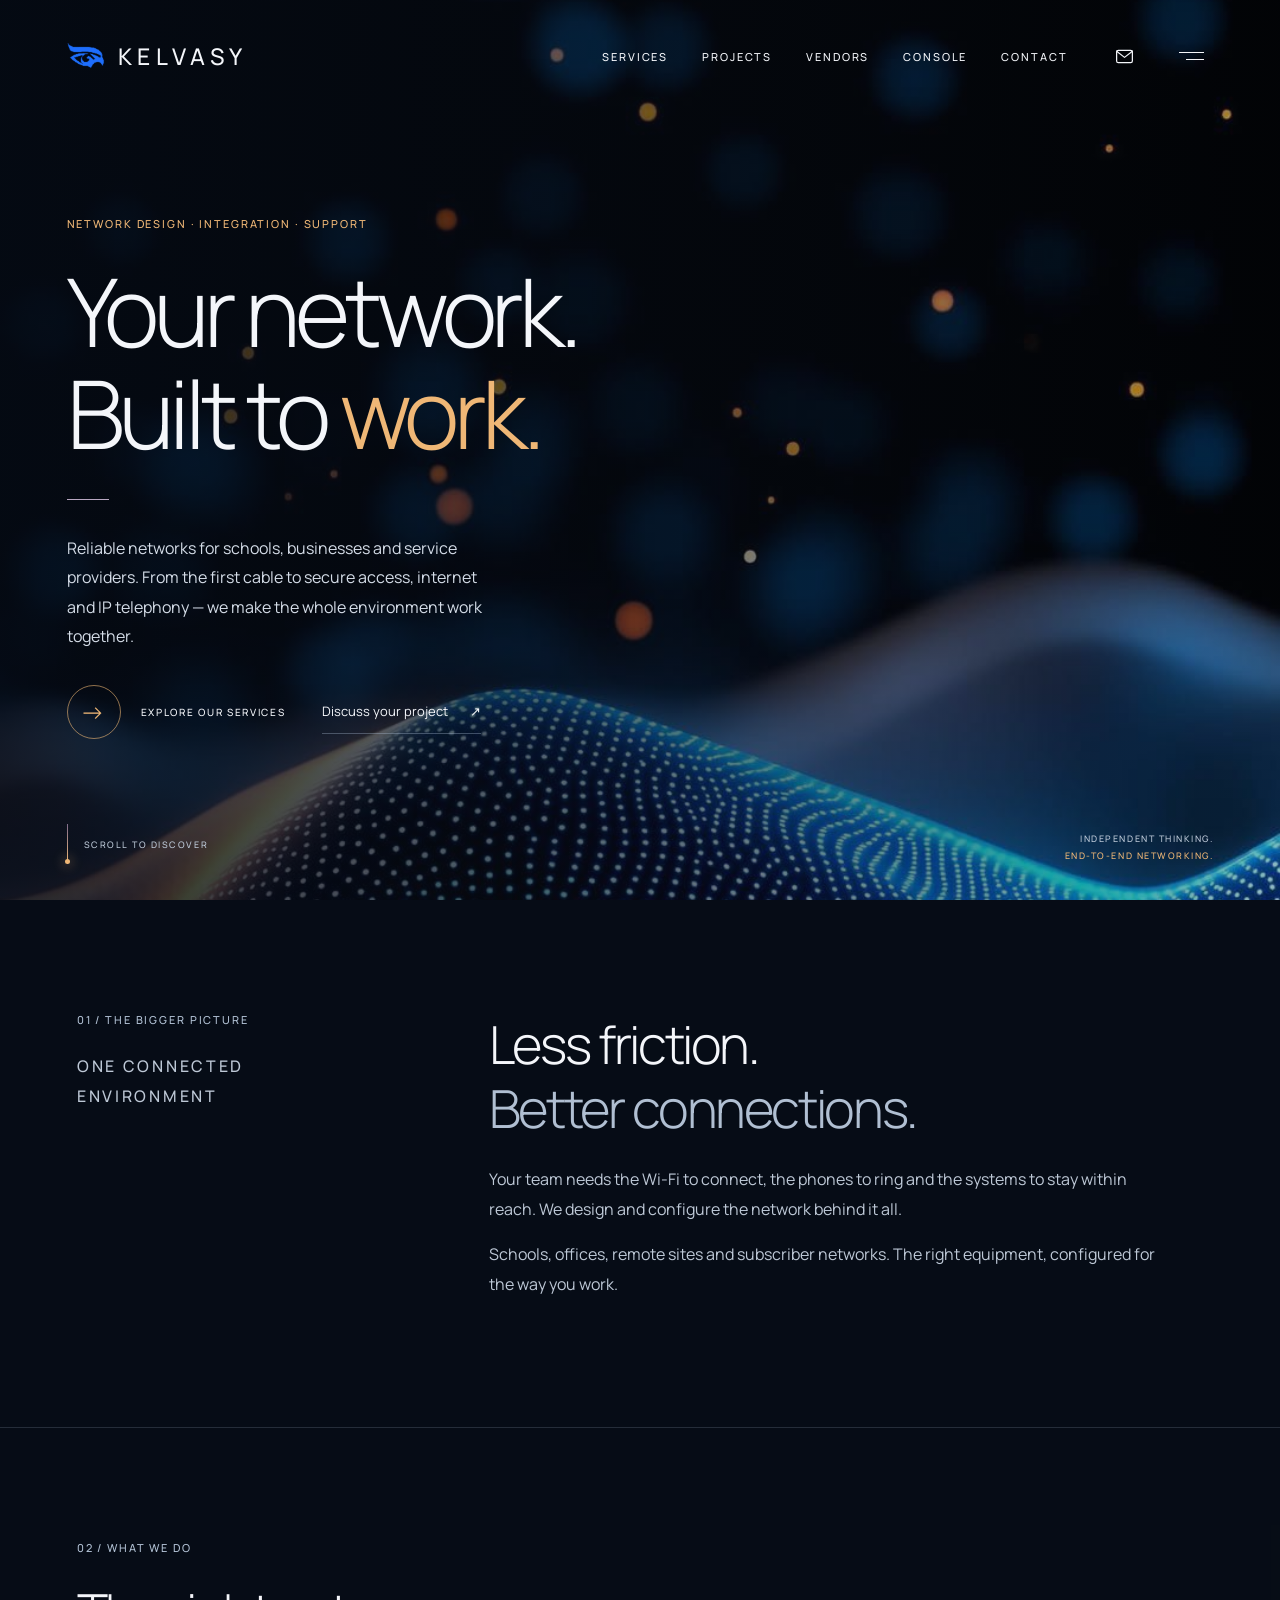
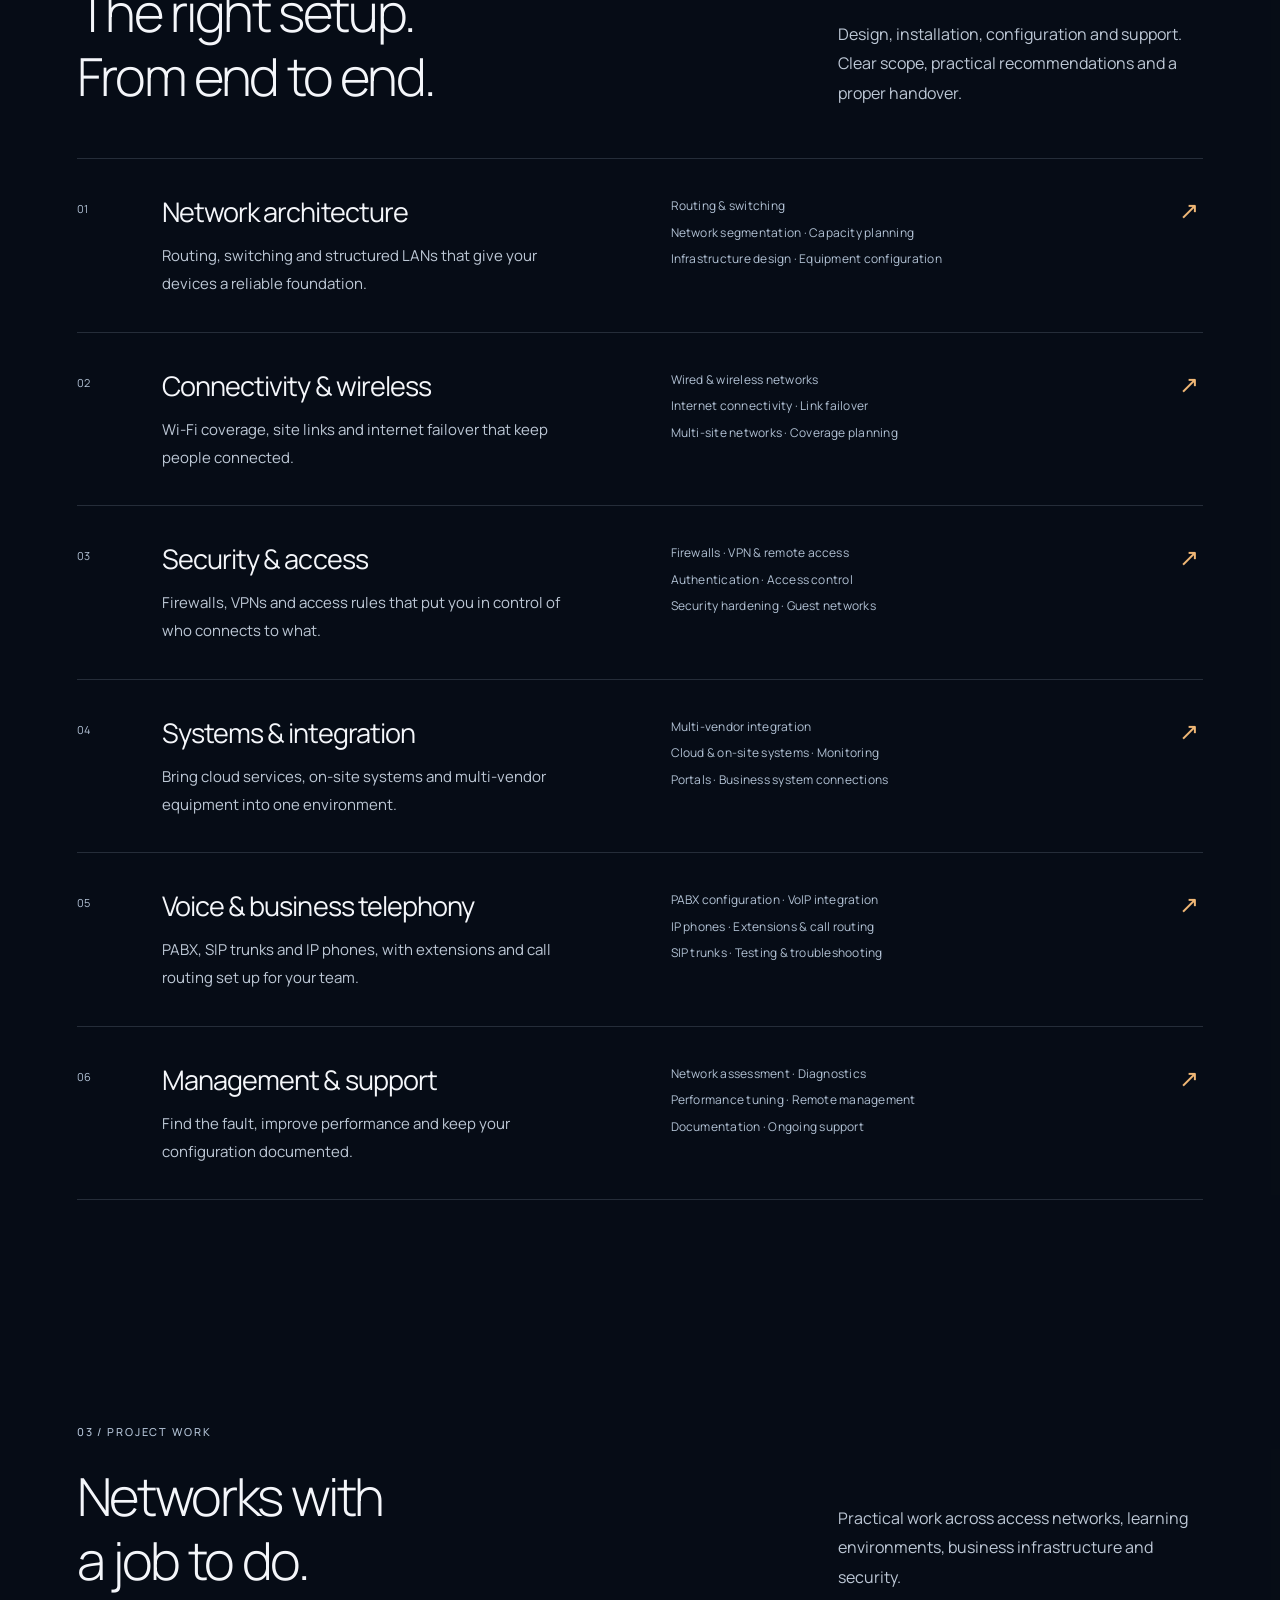
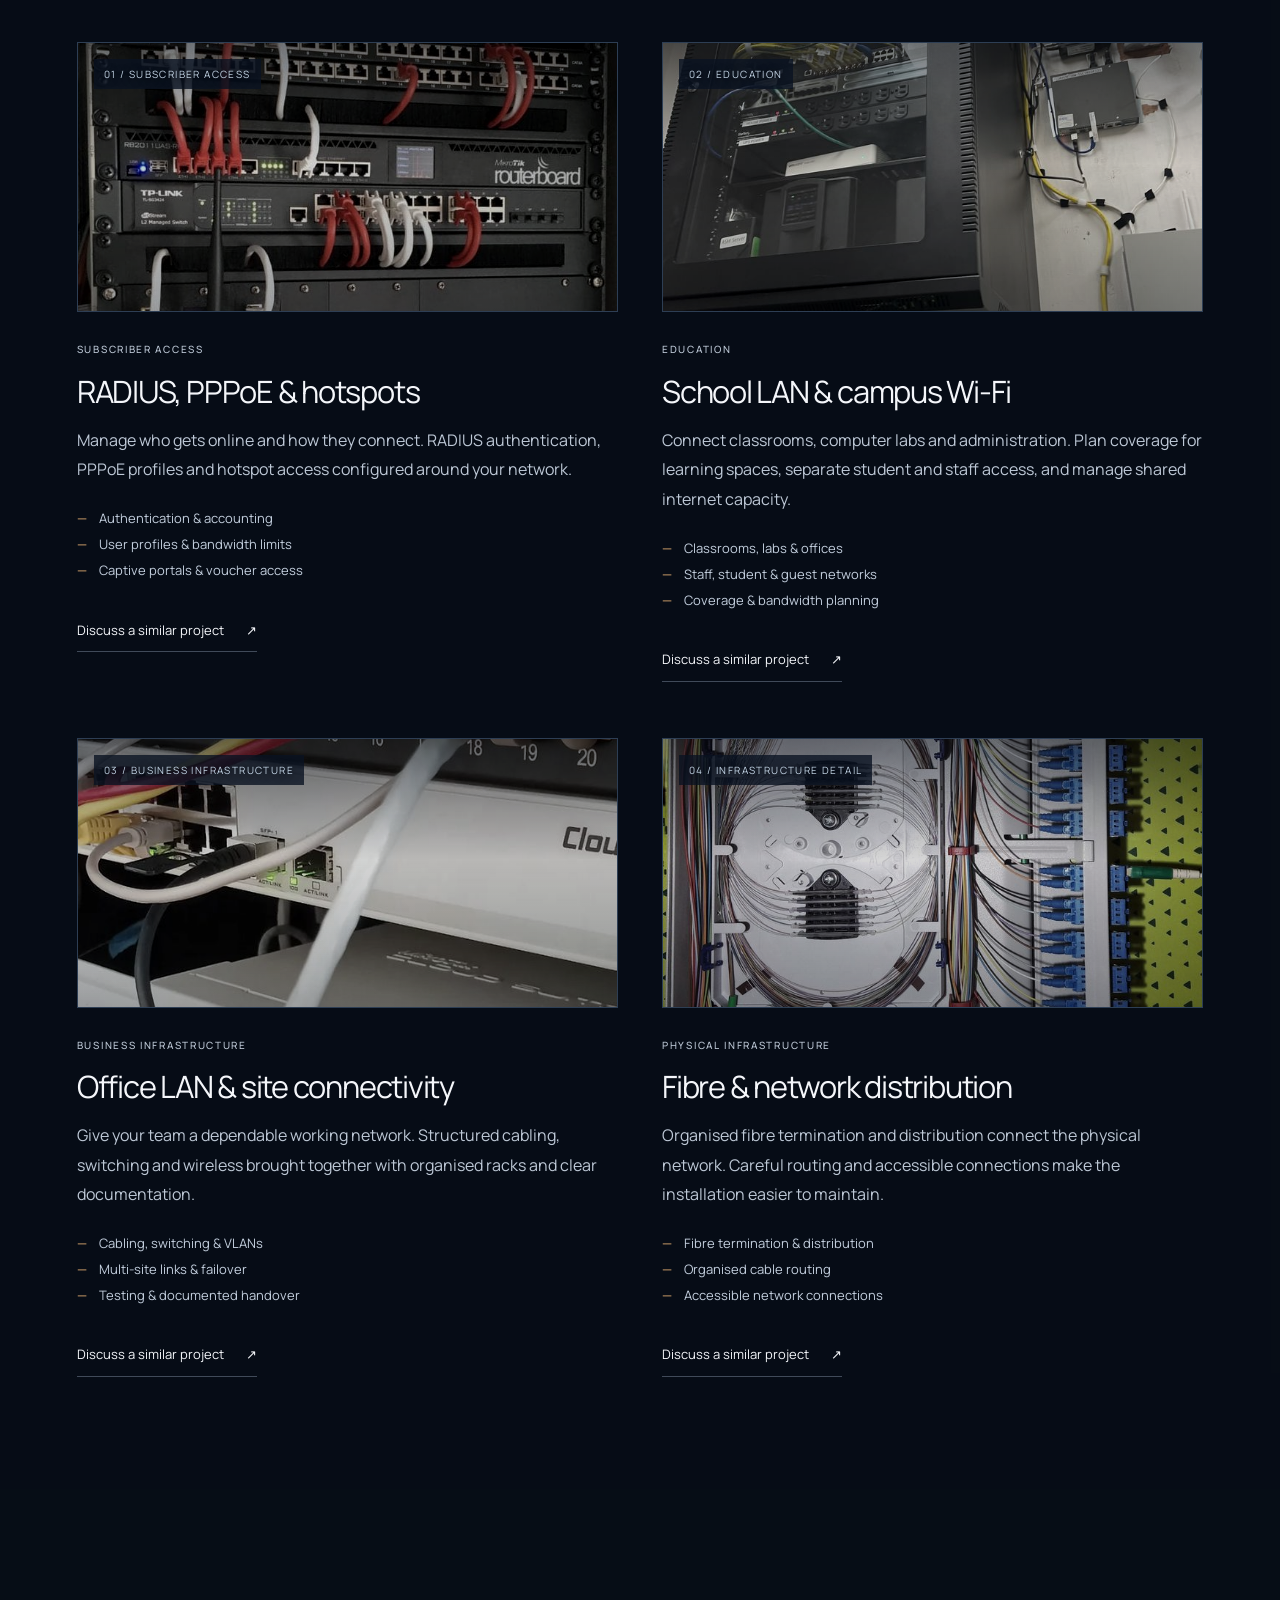
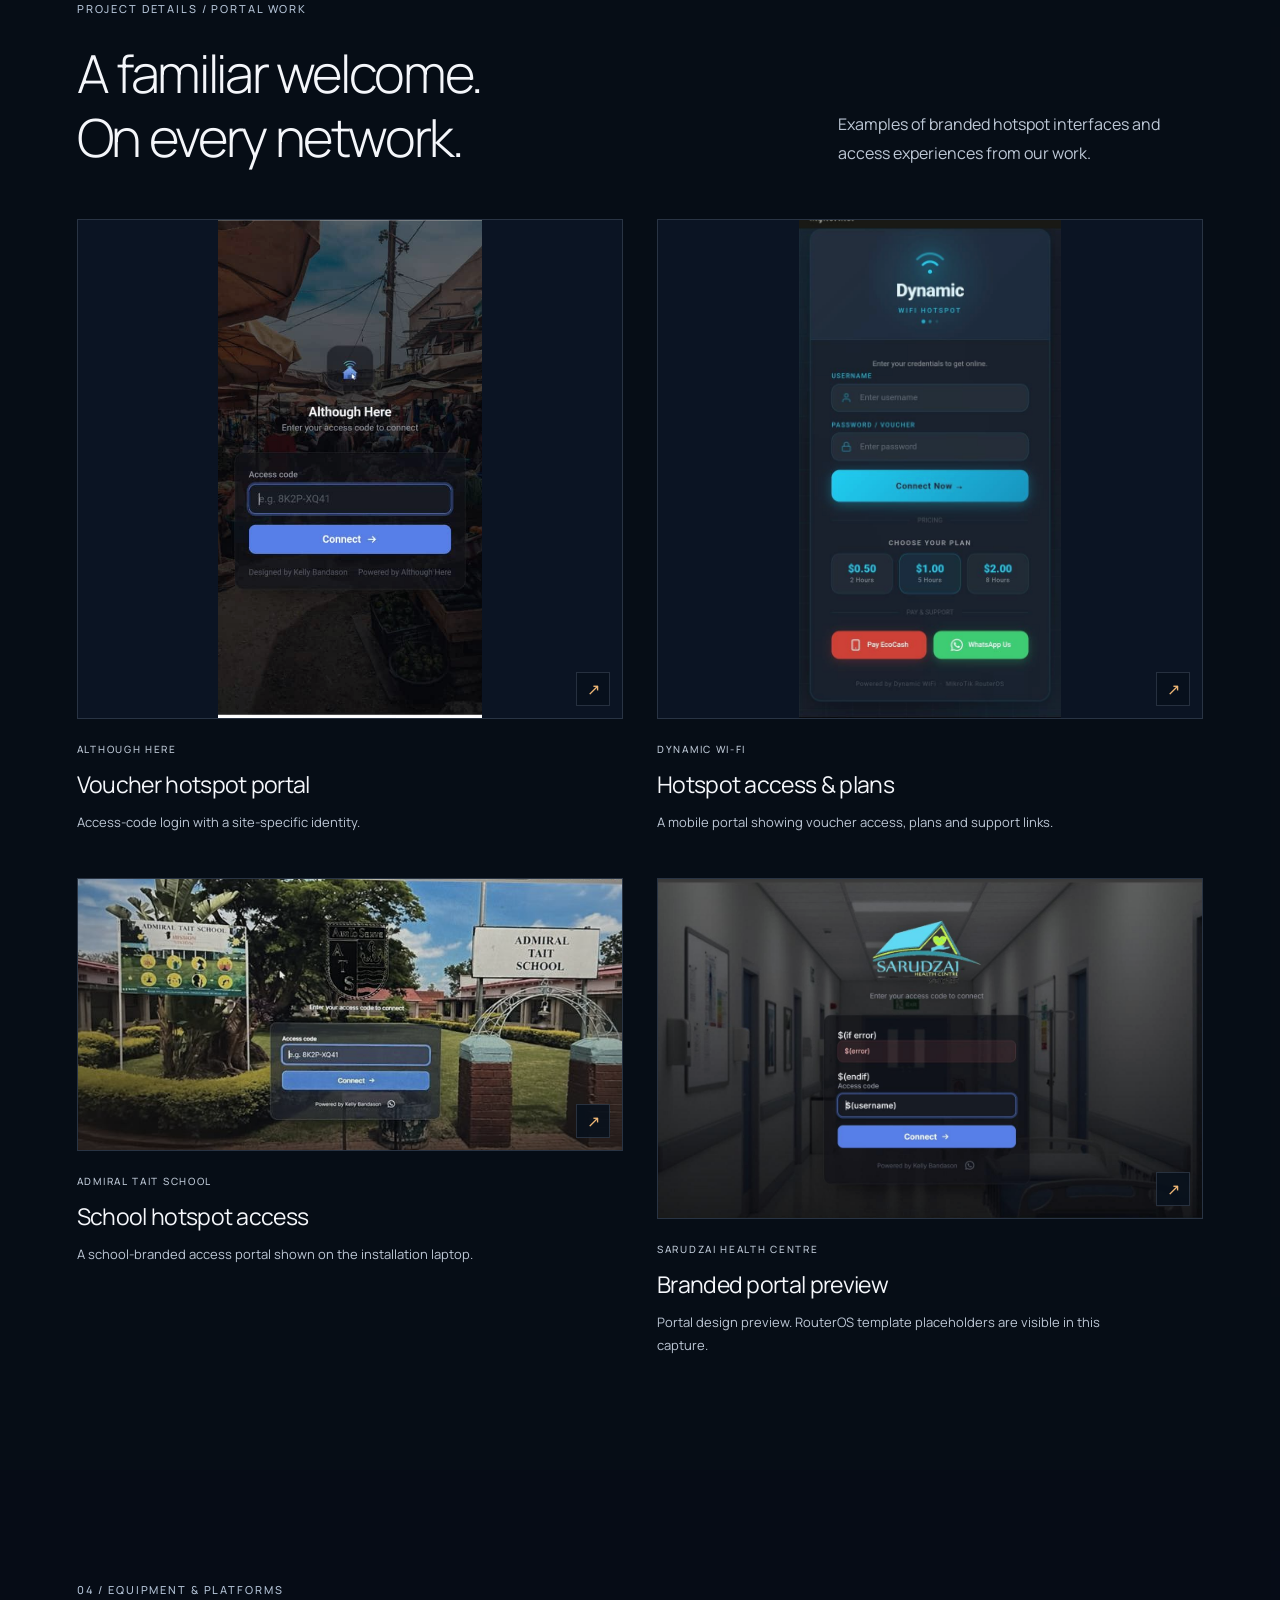
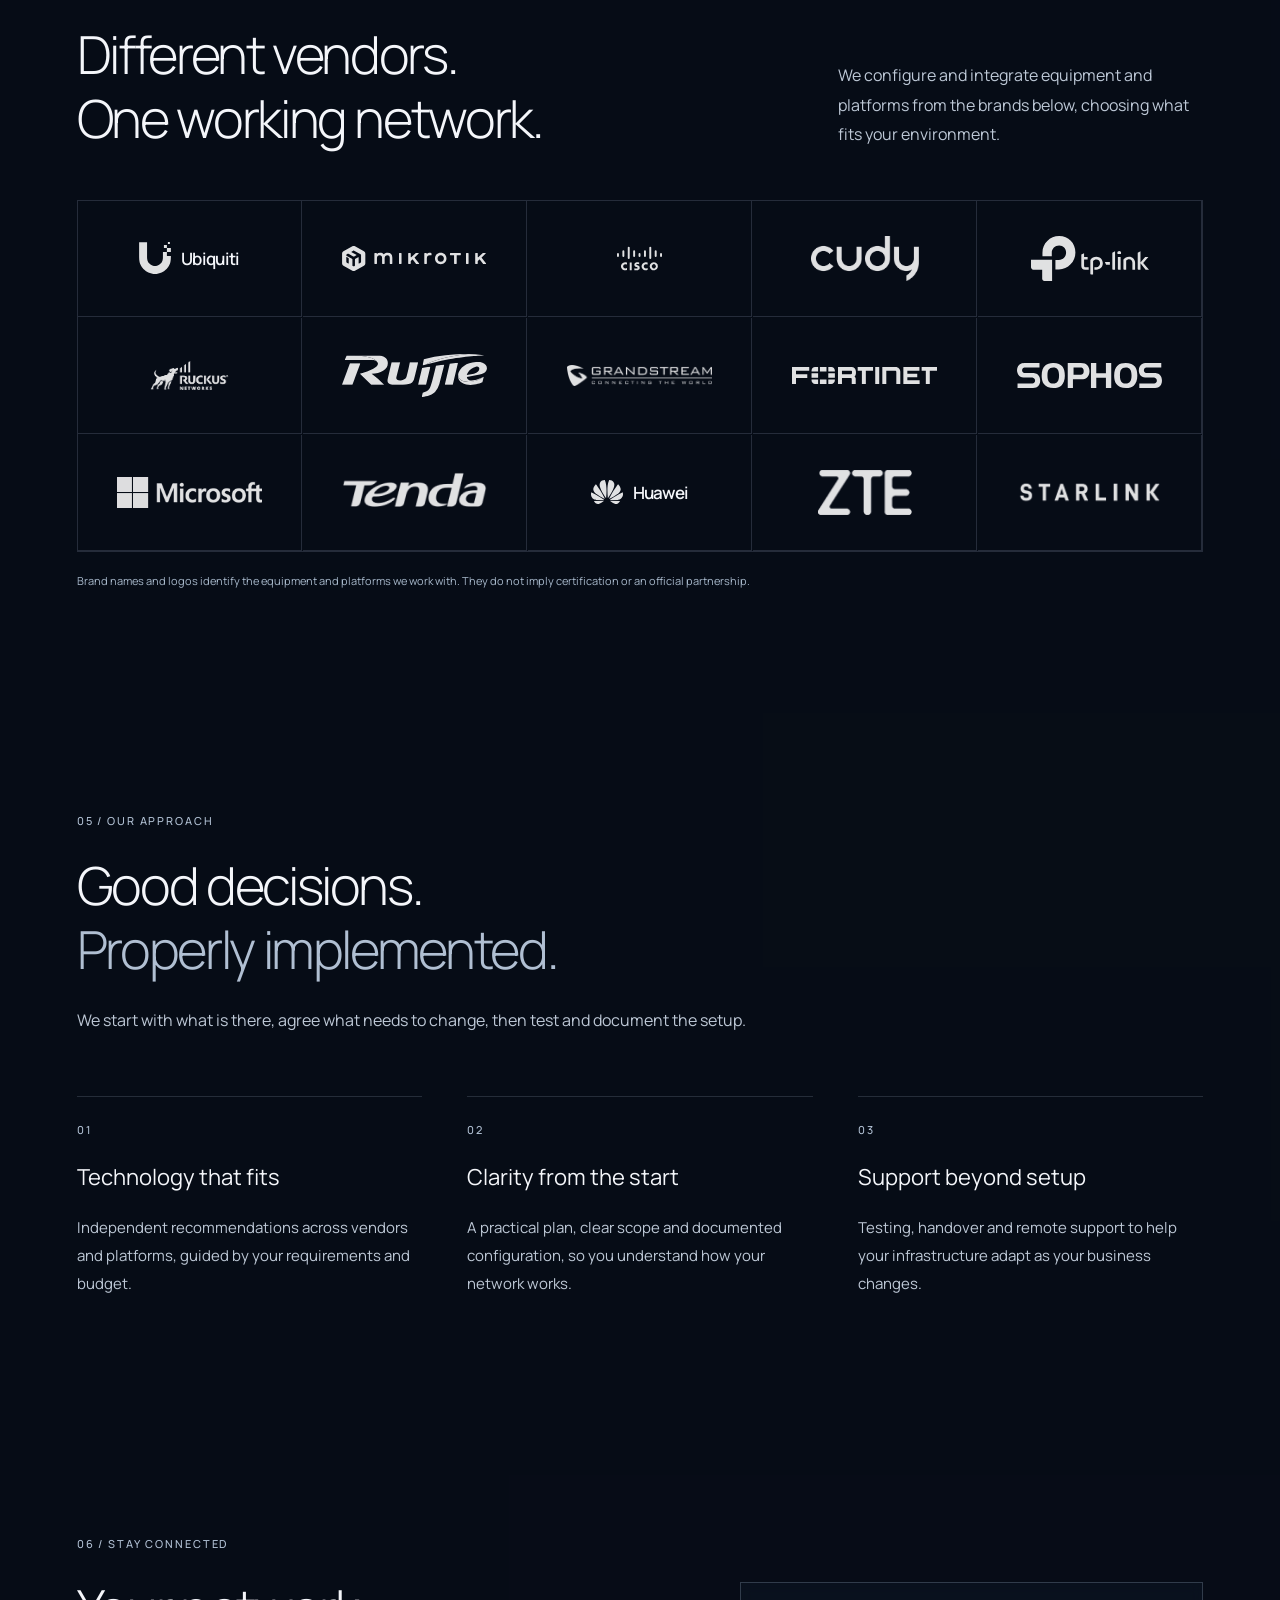
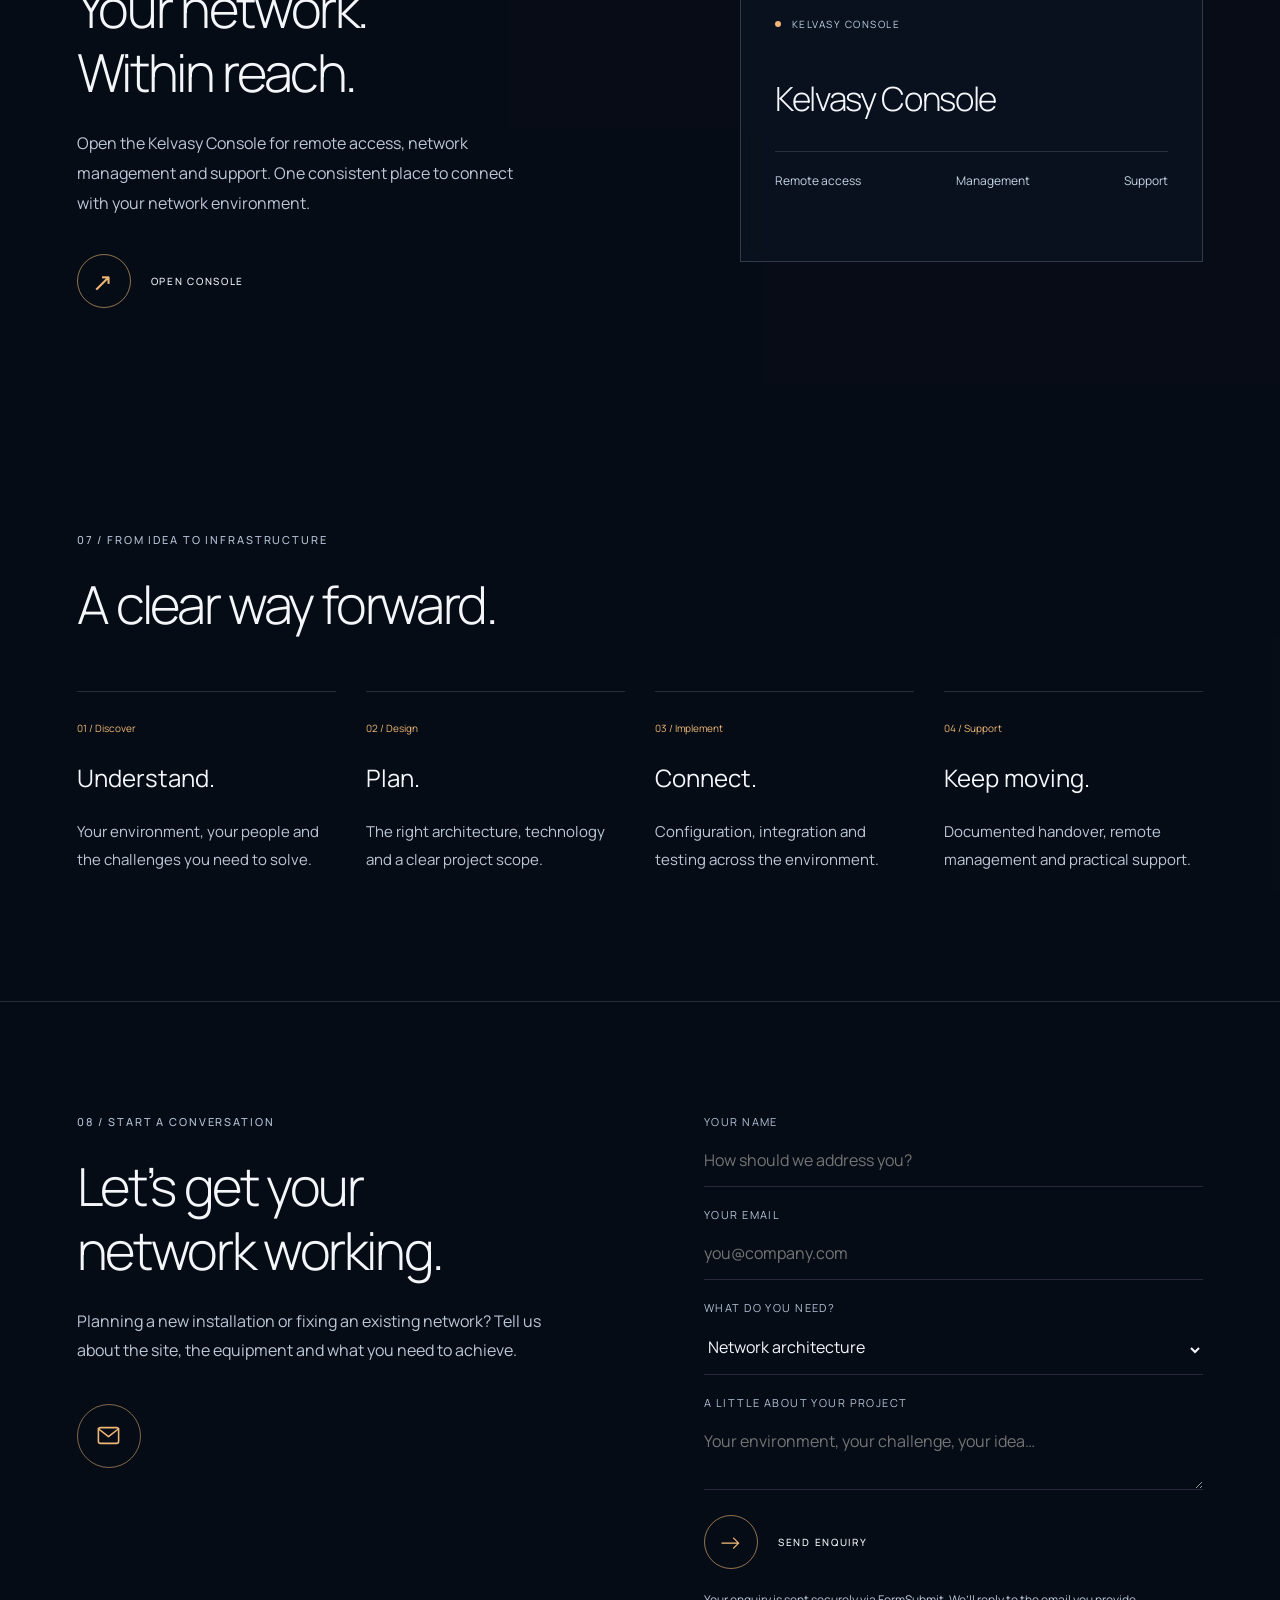
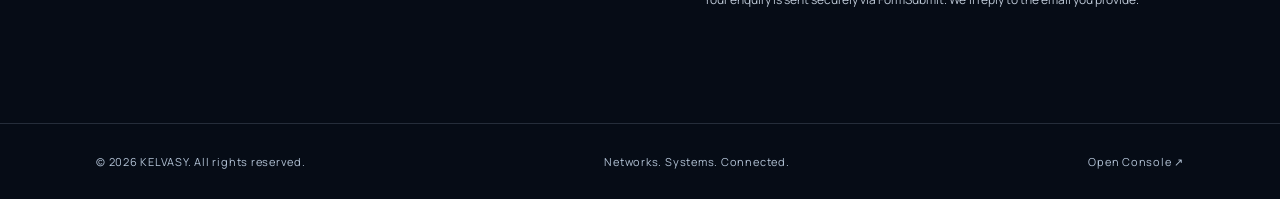
==== index.html @ f43093c7 "Crop school hotspot gallery photo to screen" ====
<!doctype html>
<html lang="en"><head><meta charset="utf-8"><meta name="viewport" content="width=device-width,initial-scale=1"><title>Kelvasy — Networks. Systems. Connected.</title><meta name="description" content="Network design, school LAN and Wi-Fi, RADIUS, PPPoE, hotspots, firewalls and business telephony. Kelvasy connects and supports your whole environment."><meta name="theme-color" content="#100a19"><link rel="icon" href="logo.png">
<style>
@import url('https://fonts.googleapis.com/css2?family=Manrope:wght@300;400;500;600&display=swap');
:root{--ink:#f5eff8;--muted:#bfb3c9;--accent:#efb776;--line:#e8c8ff29;--base:#100a19}*{box-sizing:border-box}html{scroll-behavior:smooth;scroll-padding-top:30px}body{margin:0;background:var(--base);color:var(--ink);font-family:Manrope,'Segoe UI',sans-serif;font-weight:400}a{color:inherit;text-decoration:none}button,input,select,textarea{font:inherit}button{color:inherit}a:focus-visible,button:focus-visible,input:focus-visible,select:focus-visible,textarea:focus-visible{outline:2px solid var(--accent);outline-offset:5px}::selection{background:#80547f;color:#fff}.skip{position:fixed;top:-70px;z-index:90;background:#100a19;padding:14px}.skip:focus{top:0}header{position:absolute;inset:0 0 auto;z-index:20;padding:34px 5.2vw;display:flex;align-items:center;gap:35px;justify-content:space-between}.brand{display:flex;align-items:center;gap:13px;font-size:23px;letter-spacing:.25em;font-weight:500}.brand img{width:38px;height:38px;object-fit:contain}.nav{display:flex;gap:34px;align-items:center;margin-left:auto}.nav a,.eyebrow,.circle-link,.section-num,.hero-foot{font-size:10px;letter-spacing:.17em;text-transform:uppercase;font-weight:500}.nav a{padding:12px 0;position:relative}.nav a:hover{color:var(--accent)}.header-actions{display:flex;gap:23px;align-items:center}.email-icon{display:grid;place-items:center;width:36px;height:36px}.email-icon svg{width:21px;height:21px}.email-icon:hover{color:var(--accent)}.menu-toggle{display:grid;place-content:center;gap:6px;width:32px;height:32px;border:0;background:none;cursor:pointer}.menu-toggle span{display:block;width:25px;height:1px;background:currentColor}.menu-toggle span:last-child{width:18px;justify-self:end}.menu-panel{position:absolute;top:96px;right:5.2vw;min-width:240px;padding:20px 30px;background:#201328fa;border:1px solid var(--line);box-shadow:0 20px 60px #0006}.menu-panel[hidden]{display:none}.menu-panel a{display:block;padding:12px 0;font-size:14px}.menu-panel a:hover{color:var(--accent)}
.hero{position:relative;isolation:isolate;overflow:hidden;min-height:800px;height:100svh;max-height:1250px;background:#160c21}.living-image{position:absolute;inset:-4%;z-index:-3;background:url('network-background.png') center 63%/cover no-repeat;animation:breathe 24s ease-in-out infinite alternate;will-change:transform}.hero:before{content:'';position:absolute;inset:0;z-index:-1;background:linear-gradient(90deg,#0d0817c9,#0f091a38 65%,#0f091a22),linear-gradient(0deg,#100a1988,transparent 30%)}.hero:after{content:'';position:absolute;inset:0;z-index:-2;background:radial-gradient(ellipse at 78% 63%,#d279ff33,transparent 45%);animation:glow 9s ease-in-out infinite alternate}#energy{position:absolute;inset:0;z-index:-2;width:100%;height:100%;pointer-events:none}.hero-content{padding:clamp(200px,24vh,300px) 5.2vw 160px;max-width:1000px}.eyebrow{color:var(--accent);margin:0 0 29px}.hero h1{font-weight:300;font-size:clamp(54px,6.5vw,104px);line-height:1.14;letter-spacing:-.055em;margin:0 0 30px}.hero h1 em{color:var(--accent);font-style:normal}.fine-line{width:42px;height:1px;background:#b8a7c1;margin:34px 0}.hero-copy{font-size:14px;line-height:1.95;max-width:370px;color:#d0c6d7;margin:0 0 33px}.circle-link{display:inline-flex;align-items:center;gap:20px}.circle{display:grid;place-items:center;width:54px;height:54px;border:1px solid #efb77699;border-radius:50%;font-size:25px;font-weight:300;color:var(--accent);transition:background .25s,transform .25s}.circle-link:hover .circle{transform:translateX(4px);background:#efb77615}.hero-foot{position:absolute;bottom:36px;left:5.2vw;right:5.2vw;display:flex;justify-content:space-between;align-items:end;gap:20px;color:#b9aabd;font-size:9px}.scroll-link{display:flex;align-items:center;gap:16px}.scroll-line{display:block;width:1px;height:40px;background:linear-gradient(#806c8c,var(--accent));position:relative}.scroll-line:after{content:'';position:absolute;bottom:0;left:-2px;width:5px;height:5px;border-radius:50%;background:var(--accent);box-shadow:0 0 12px #efb776}.signature{text-align:right;line-height:1.9}.signature span{display:block;color:var(--accent)}
.section{padding:105px 7.5vw}.section-num{display:block;color:#a087af;margin-bottom:25px}.section h2{font-size:clamp(35px,4vw,58px);font-weight:300;line-height:1.22;letter-spacing:-.045em;margin:0 0 25px}.muted{color:#aa91b9}.section p{font-size:14px;line-height:1.9;color:var(--muted)}.intro{display:grid;grid-template-columns:.65fr 1.5fr;gap:8vw;background:#150e1e;border-bottom:1px solid var(--line)}.intro p{max-width:640px}.section-top{display:flex;align-items:end;justify-content:space-between;gap:40px;margin-bottom:50px}.section-top h2{margin:0}.section-top p{max-width:320px;margin:0}.services{background:linear-gradient(150deg,#100a19,#1c1027)}.service-row{display:grid;grid-template-columns:55px 1fr 1fr 24px;gap:30px;padding:32px 0;border-top:1px solid var(--line)}.service-row:last-child{border-bottom:1px solid var(--line)}.number{font-size:11px;color:#a385b5;padding-top:8px}.service-row h3{font-size:25px;font-weight:400;letter-spacing:-.035em;margin:0 0 12px}.service-row p{margin:0;max-width:400px}.tags{font-size:11px;color:#af98bc;line-height:2.2;letter-spacing:.02em}.arrow{font-size:24px;color:var(--accent)}.section-lead{max-width:650px}.principles{display:grid;grid-template-columns:repeat(3,1fr);gap:45px;margin-top:60px}.principles article{border-top:1px solid var(--line);padding-top:25px}.principles h3{font-size:18px;font-weight:400}.workspace{background:#191020}.workspace-grid{display:grid;grid-template-columns:1.1fr 1fr;gap:12vw;align-items:center}.workspace p{max-width:470px}.workspace .circle-link{margin-top:20px}.workspace-visual{border:1px solid var(--line);padding:34px;min-height:280px;background:radial-gradient(ellipse at right bottom,#48224555,transparent 70%)}.status{font-size:10px;letter-spacing:.15em;text-transform:uppercase;color:#bca8c8;display:flex;align-items:center;gap:11px}.status i{width:6px;height:6px;border-radius:50%;background:var(--accent);box-shadow:0 0 15px #efb776}.workspace-url{font-size:clamp(21px,2.4vw,33px);font-weight:300;letter-spacing:-.04em;margin:45px 0 30px}.workspace-details{display:flex;justify-content:space-between;border-top:1px solid var(--line);padding-top:20px;font-size:11px;color:#bca8c8}.steps{display:grid;grid-template-columns:repeat(4,1fr);gap:30px;margin-top:55px}.step{border-top:1px solid var(--line);padding-top:23px}.step span{font-size:10px;color:var(--accent)}.step h3{font-size:21px;font-weight:400}.step p{font-size:13px}.contact{border-top:1px solid var(--line);background:linear-gradient(140deg,#211029,#100a19)}.contact-grid{display:grid;grid-template-columns:1fr 1fr;gap:10vw}.contact-email{display:inline-block;font-size:clamp(20px,2.3vw,32px);font-weight:300;letter-spacing:-.03em;border-bottom:1px solid #977a9a;padding-bottom:10px;margin-top:20px}.contact form{display:grid;gap:20px}.field label{display:block;font-size:10px;letter-spacing:.13em;text-transform:uppercase;color:#bba9c7;margin-bottom:10px}.field input,.field select,.field textarea{width:100%;background:none;border:0;border-bottom:1px solid #765f8355;border-radius:0;color:var(--ink);padding:10px 0 15px;font-size:14px}.field select option{background:#201328}.field textarea{resize:vertical;min-height:75px}.submit{background:none;border:0;padding:0;cursor:pointer;justify-self:start;text-align:left}.form-note{font-size:11px!important;margin:0}footer{padding:30px 7.5vw;display:flex;align-items:center;justify-content:space-between;gap:20px;border-top:1px solid var(--line);color:#a591b0;font-size:10px;letter-spacing:.07em}footer a:hover{color:var(--accent)}@keyframes breathe{from{transform:scale(1.02) translate3d(-.4%,0,0)}to{transform:scale(1.09) translate3d(.6%,-1%,0)}}@keyframes glow{from{opacity:.3}to{opacity:1}}
@media(max-width:1000px){.nav{gap:20px}.brand{font-size:20px}.header-actions{gap:12px}.service-row{grid-template-columns:30px 1fr 1fr 20px;gap:20px}.section{padding:85px 6vw}.workspace-grid{gap:6vw}}@media(max-width:700px){header{padding:25px 6vw}.brand{font-size:18px;letter-spacing:.2em}.brand img{width:31px;height:31px}.nav{display:none}.header-actions{gap:17px}.hero{min-height:740px;max-height:1000px}.living-image{background-position:center 58%;background-size:auto 115%}.hero-content{padding:175px 7vw 150px}.hero h1{font-size:clamp(48px,10.8vw,76px);line-height:1.15}.hero .eyebrow{font-size:9px;letter-spacing:.13em;margin-bottom:25px}.hero-copy{max-width:320px;font-size:13px;line-height:1.85}.fine-line{margin:28px 0}.hero-foot{left:7vw;right:7vw;bottom:28px}.signature{font-size:8px}.intro,.workspace-grid,.contact-grid{grid-template-columns:1fr;gap:35px}.section{padding:72px 7vw}.section h2{font-size:37px}.section-top{display:block;margin-bottom:40px}.section-top p{margin-top:20px}.service-row{grid-template-columns:25px 1fr 20px;gap:13px;padding:28px 0}.service-row h3{font-size:23px}.service-row p{font-size:13px}.tags{grid-column:2;grid-row:2}.arrow{grid-column:3;grid-row:1}.principles{grid-template-columns:1fr;gap:20px;margin-top:40px}.steps{grid-template-columns:1fr 1fr;gap:25px}.workspace-visual{padding:27px;min-height:240px}.workspace-url{font-size:30px}.contact-grid{gap:45px}footer{padding:25px 7vw;flex-direction:column;align-items:start;line-height:1.7}.menu-panel{top:82px;right:6vw}.circle-link{font-size:10px;gap:16px}.circle{width:49px;height:49px}}@media(prefers-reduced-motion:reduce){html{scroll-behavior:auto}.living-image,.hero:after{animation:none;will-change:auto}.circle{transition:none}}

/* Continuous, layered movement across the page, with a blue console scene. */
.section,footer{position:relative;isolation:isolate;overflow:hidden}
.section:before,footer:before{content:'';position:absolute;inset:-70px;z-index:-2;pointer-events:none;background:url('network-background.png') center 58%/cover;opacity:.13;animation:section-drift 17s ease-in-out infinite alternate;will-change:transform}
.section:after,footer:after{content:'';position:absolute;inset:-15%;z-index:-1;pointer-events:none;background:radial-gradient(ellipse at 20% 40%,#b057bc20,transparent 48%),radial-gradient(ellipse at 85% 65%,#efb77612,transparent 50%);animation:light-flow 12s ease-in-out infinite alternate}
#overview:before{animation-delay:-5s;background-position:center 35%}#services:before{animation-delay:-9s;opacity:.09}#approach:before{animation-delay:-3s;background-position:center 75%}#process:before{animation-delay:-12s;background-position:center 25%}#contact:before{animation-delay:-7s;opacity:.17}footer:before{opacity:.1;animation-delay:-10s}
.workspace{background:#0a101c;min-height:560px}.workspace:before{background-image:url('console-background.png');background-position:center 66%;opacity:.9;animation:console-drift 14s ease-in-out infinite alternate}
.workspace:after{inset:-10%;background:linear-gradient(90deg,#080d19eb,#0b1322bb 58%,#0b132277),radial-gradient(ellipse at 80% 75%,#07629555,transparent 65%);animation:console-glow 9s ease-in-out infinite alternate}
.workspace-grid{position:relative}.workspace-visual{background:linear-gradient(135deg,#13233a77,#07132144);backdrop-filter:blur(8px);border-color:#8ac8ff38;box-shadow:0 25px 70px #0003}.workspace .status{color:#c0d2e5}.workspace .workspace-details{color:#c5d5e6}.workspace-url{font-size:clamp(26px,2.6vw,39px)}
.living-image{animation:breathe 13s ease-in-out infinite alternate}.hero:after{animation:light-flow 11s ease-in-out infinite alternate}
.contact-email{display:inline-grid;width:64px;height:64px;border:1px solid #efb77688;border-radius:50%;padding:0;margin-top:22px;color:var(--accent)}.contact-email svg{width:27px;height:27px}.contact-email:hover{background:#efb77615;border-color:var(--accent)}
@keyframes section-drift{from{transform:scale(1.02) translate3d(-18px,-10px,0)}to{transform:scale(1.12) translate3d(22px,18px,0)}}
@keyframes console-drift{from{transform:scale(1.02) translate3d(-22px,15px,0)}to{transform:scale(1.14) translate3d(25px,-23px,0)}}
@keyframes light-flow{from{transform:translate3d(-3%,-2%,0);opacity:.45}to{transform:translate3d(4%,3%,0);opacity:1}}
@keyframes console-glow{from{opacity:.83;transform:translateX(-1%)}to{opacity:1;transform:translateX(1%)}}
@keyframes breathe{from{transform:scale(1.02) translate3d(-1%,-.5%,0)}to{transform:scale(1.16) translate3d(1.5%,-2%,0)}}
@media(max-width:700px){.workspace:before{background-position:58% 65%;opacity:.72}.workspace:after{background:linear-gradient(180deg,#080d19e6,#0b1322aa 65%,#0b132255)}.workspace-visual{min-height:235px}.workspace-url{font-size:31px}.section:before{opacity:.11}.contact-email{width:58px;height:58px}}
@media(prefers-reduced-motion:reduce){.section:before,.section:after,footer:before,footer:after,.living-image,.hero:after{animation:none;will-change:auto}}


/* One continuous film and a restrained, shared palette across every section. */
:root{--base:#070d17;--ink:#f4f6fa;--muted:#bdc8d6;--line:#c4d7ee29}
body{isolation:isolate;background:var(--base)}
.site-film{position:fixed;inset:0;z-index:-1;pointer-events:none;background:#070d17 url('console-background.png') center/cover}
.site-film video{display:block;width:100%;height:100%;object-fit:cover;object-position:center;opacity:.72}
.site-film:after{content:'';position:absolute;inset:0;background:linear-gradient(90deg,#050b15de 0%,#070d1780 62%,#070d1744)}
.hero,.intro,.services,.workspace,.contact,.section,footer{background:transparent}
.living-image,#energy,.hero:before,.hero:after,.section:before,.section:after,footer:before,footer:after{display:none}
.section{background:#070d17ba;border-color:var(--line)}
.workspace{background:#070d1770}.contact{background:#070d17c9}footer{background:#070d17df}
.section-num,.number,.tags,.field label,.status,.workspace-details,footer{color:#b2c2d5}
.muted{color:#b0bfd2}.hero-copy{color:#d4dce7}.hero-foot{color:#bdc9d8}
.menu-panel{background:#0b1423fa}.field select option{background:#0b1423}
.workspace-visual{background:#0b1423a6;backdrop-filter:blur(6px);box-shadow:none;border-color:var(--line)}
.status i{box-shadow:none}.hero-content{max-width:1200px}.hero h1{max-width:1080px;text-wrap:balance}
.email-icon,.menu-toggle{min-width:44px;min-height:44px}

@media(max-width:700px){.site-film video{object-position:52% center}.site-film:after{background:linear-gradient(90deg,#050b15d9,#070d1788)}.hero h1{font-size:clamp(44px,10.4vw,76px)}.field input,.field select,.field textarea{font-size:16px}}
body.motion-paused *,body.motion-paused *:before,body.motion-paused *:after{animation-play-state:paused!important}
@media(prefers-reduced-motion:reduce){.site-film video{opacity:0}}


/* Editorial spacing, real vendor assets, and a clear project hierarchy. */
html{scroll-padding-top:36px}.hero-content{padding-top:clamp(180px,24vh,270px);max-width:1200px}.hero h1{font-size:clamp(62px,7.4vw,112px);letter-spacing:-.055em;line-height:1.08;max-width:1000px}.hero-copy{font-size:16px;line-height:1.85;max-width:440px}.hero-links{display:flex;align-items:center;gap:36px;flex-wrap:wrap}.text-link{display:inline-flex;align-items:center;justify-content:space-between;gap:22px;min-height:44px;border-bottom:1px solid #b5c7df55;font-size:13px}.text-link:hover{color:var(--accent);border-color:var(--accent)}
.section{padding:112px max(6vw,24px)}.section p{font-size:16px;line-height:1.85}.section h2{font-size:clamp(36px,4.1vw,62px);text-wrap:balance}.section-top p{max-width:365px}.nav a{font-size:11px}.section-num,.eyebrow{font-size:11px}.service-row p{font-size:15px}.tags{font-size:12px}.intro{grid-template-columns:.65fr 1.5fr}.intro p{max-width:680px}.service-row{padding:34px 0}.service-row h3{font-size:27px}.principles p,.step p{font-size:15px}.projects{background:#070d17b8}.project-grid{display:grid;grid-template-columns:1fr 1fr;gap:56px 44px}.project{min-width:0}.project-art{height:210px;position:relative;overflow:hidden;background:linear-gradient(125deg,#0d1d30d9,#142c43a8);border:1px solid var(--line);display:flex;align-items:center;justify-content:flex-end;padding:30px;color:#92bddd}.project-art>span{position:absolute;left:25px;top:25px;text-transform:uppercase;font-size:10px;letter-spacing:.14em;color:#c4d5e6}.project-drawing{width:62%;height:165px;opacity:.65}.project-body{padding:28px 0 0}.project-body .eyebrow{margin-bottom:14px;font-size:10px}.project h3{font-size:clamp(25px,2.4vw,34px);line-height:1.2;font-weight:400;letter-spacing:-.04em;margin:0 0 16px}.project-body p{margin:0;max-width:540px}.project ul{list-style:none;padding:20px 0;margin:0;font-size:13px;line-height:2;color:#c3cfde}.project li:before{content:'—';margin-right:12px;color:var(--accent)}.project .text-link{margin-top:5px}
.vendors{background:#070d17d4}.vendor-grid{display:grid;grid-template-columns:repeat(5,1fr);gap:1px;background:#bacbe12b;border:1px solid #bacbe12b}.vendor{min-height:116px;background:#f6f8fa;display:flex;align-items:center;justify-content:center;gap:10px;padding:24px;min-width:0}.vendor img{max-width:100%;height:45px;object-fit:contain;width:145px}.vendor span{font-size:17px;color:#12243a;font-weight:600;letter-spacing:-.04em}.vendor-ubiquiti img,.vendor-huawei img{width:32px;height:34px}.vendor-starlink{background:#091322}.vendor-starlink img{height:24px}.vendor-note{font-size:11px!important;line-height:1.6!important;color:#a8b9cb!important;max-width:700px;margin:20px 0 0}.workspace-visual{border-color:#c4d7ee38}.field input,.field select,.field textarea{font-size:16px;min-height:48px}.field label{font-size:11px}.form-trap{position:absolute;left:-10000px;width:1px;height:1px}.form-status{margin:0;font-size:14px!important;min-height:24px}.submit:disabled{opacity:.55;cursor:wait}.form-note{font-size:12px!important}.form-status:empty{display:none}.workspace-details{font-size:12px;gap:12px}.section-lead{max-width:670px}.step h3{font-size:24px}.principles h3{font-size:22px}footer{font-size:11px}
@media(min-width:1600px){.hero-content{padding-left:8vw}.section{padding-left:10vw;padding-right:10vw}header{padding-left:8vw;padding-right:8vw}.hero-foot{left:8vw;right:8vw}}
@media(max-width:900px){.nav{gap:18px}.nav a{font-size:10px}.brand{font-size:19px}.vendor-grid{grid-template-columns:repeat(3,1fr)}.vendor{min-height:100px;padding:21px}.project-grid{gap:38px 28px}.project-art{height:180px}.section{padding:80px 6vw}.service-row{gap:20px}}
@media(max-width:600px){header{padding:22px 6vw}.brand{font-size:18px}.hero{min-height:760px;max-height:none;height:100svh}.hero-content{padding:166px 7vw 145px}.hero h1{font-size:clamp(47px,12.2vw,70px);line-height:1.12;letter-spacing:-.05em}.hero-copy{font-size:15px;max-width:380px;line-height:1.8}.hero .eyebrow{font-size:9px;letter-spacing:.12em;max-width:270px;line-height:1.8}.hero-links{gap:12px;align-items:flex-start;flex-direction:column}.hero-links .text-link{font-size:12px;margin-left:65px}.hero-foot{bottom:24px}.signature{display:none}.hero-foot .scroll-link{font-size:8px}.fine-line{margin:24px 0}.section{padding:68px 7vw}.section h2{font-size:36px;line-height:1.18}.section-num{font-size:10px;margin-bottom:22px}.section p{font-size:15px;line-height:1.8}.intro{grid-template-columns:1fr;gap:18px}.intro .eyebrow{display:none}.section-top{margin-bottom:32px}.section-top p{margin-top:19px}.service-row h3{font-size:23px}.service-row{padding:26px 0;gap:12px}.tags{font-size:11px}.project-grid{grid-template-columns:1fr;gap:42px}.project-art{height:170px}.project h3{font-size:29px}.project-body{padding-top:23px}.project-body p{font-size:15px}.project ul{font-size:12px;padding:16px 0}.project .text-link{font-size:12px}.vendor-grid{grid-template-columns:repeat(3,1fr)}.vendor{min-height:82px;padding:15px 12px;gap:4px}.vendor img{height:33px}.vendor span{font-size:11px}.vendor-ubiquiti img,.vendor-huawei img{width:22px;height:26px}.vendor-starlink img{height:14px}.workspace-url{font-size:29px}.workspace-details{font-size:11px}.principles{gap:18px}.steps{gap:23px}.step h3{font-size:23px}.contact-grid{gap:35px}.contact form{gap:23px}.hero:before{display:none}footer{padding:26px 7vw}}
/* Unified vendor marks on the shared site background. */ .vendor-grid{background:transparent;border-color:var(--line)}.vendor{background:transparent;border-right:1px solid var(--line);border-bottom:1px solid var(--line)}.vendor img{filter:grayscale(1) brightness(0) invert(1);opacity:.88}.vendor span{color:var(--ink)}.vendor-starlink{background:transparent}
/* Photographic work: original files, consistent presentation, reversible crops. */
.installation-image{padding:0;isolation:isolate;height:270px;background:#102035}
.installation-image img{width:100%;height:100%;object-fit:cover;object-position:center;filter:saturate(.68) contrast(1.06) brightness(.84);display:block}
.installation-image:after{content:'';position:absolute;inset:0;pointer-events:none;background:linear-gradient(180deg,#06101c77,transparent 45%,#06101c44);mix-blend-mode:multiply}
.installation-image>span{z-index:2;text-shadow:0 1px 8px #000;background:#091321c9;padding:8px 10px;left:16px;top:16px}
.portfolio{background:#070d17c4}.portal-grid{display:grid;grid-template-columns:repeat(4,1fr);gap:28px}.portal-frame{display:block;position:relative;height:390px;overflow:hidden;border:1px solid var(--line);background:#0b1423;isolation:isolate}.portal-frame img{display:block;width:100%;height:100%;object-fit:contain;filter:saturate(.8) contrast(1.025);transition:filter .25s}.portal-frame:hover img{filter:saturate(1) contrast(1.025)}.mobile-crop img{position:absolute;top:-13.5%;height:115%;object-fit:cover}.dynamic-crop img{position:absolute;top:-10.8%;height:117%;object-fit:cover}.school-photo img{object-fit:cover;object-position:42% center;filter:saturate(.65) contrast(1.03) brightness(.88)}.health-preview img{object-fit:contain}.photo-expand{position:absolute;right:12px;bottom:12px;z-index:2;background:#07101ce0;border:1px solid var(--line);width:34px;height:34px;display:grid;place-items:center;color:var(--accent)}.portal-caption{padding-top:22px}.portal-caption .eyebrow{font-size:10px;margin-bottom:12px;line-height:1.7}.portal-caption h3{font-size:23px;line-height:1.25;letter-spacing:-.03em;font-weight:400;margin:0 0 12px}.portal-caption p{font-size:13px;line-height:1.8;margin:0}
@media(max-width:1100px){.portal-grid{grid-template-columns:repeat(2,1fr);gap:40px 26px}.portal-frame{height:430px}.mobile-crop img,.dynamic-crop img{object-fit:contain}.mobile-crop img{top:-14%;height:117%}.dynamic-crop img{top:-11%;height:117%}}
@media(max-width:600px){.installation-image{height:220px}.portal-grid{grid-template-columns:1fr;gap:38px}.portal-frame{height:auto;aspect-ratio:4/5}.mobile-crop,.dynamic-crop{aspect-ratio:1/1.65;max-width:360px}.school-photo,.health-preview{aspect-ratio:4/3}.portal-caption h3{font-size:26px}.portal-caption p{font-size:14px}.school-photo img{object-fit:cover;object-position:center}.mobile-crop img,.dynamic-crop img{object-fit:cover}}
.portal-grid{grid-template-columns:repeat(2,minmax(0,1fr));gap:44px 34px}.portal-frame{height:500px}.mobile-crop img,.dynamic-crop img{object-fit:contain}.school-photo,.health-preview{height:auto;aspect-ratio:16/10}.school-photo img{object-fit:cover;object-position:44% 48%}.health-preview img{object-fit:cover}.portal-caption p{max-width:460px}@media(max-width:600px){.portal-grid{grid-template-columns:1fr}.portal-frame{height:auto}.mobile-crop,.dynamic-crop{aspect-ratio:1/1.65}.mobile-crop img,.dynamic-crop img{object-fit:cover}.school-photo,.health-preview{aspect-ratio:4/3}}/* Frame the school installation screen without the laptop or room. */ .school-photo{aspect-ratio:2!important;overflow:hidden}.school-photo img{position:absolute;width:154%;max-width:none;height:174%;left:-12.6%;top:-35.7%;object-fit:fill;filter:saturate(.7) contrast(1.03) brightness(.92)}</style></head><body><div class="site-film" aria-hidden="true"><video id="background-film" muted loop playsinline preload="none" poster="console-background.png"><source data-src="network-motion.mp4" type="video/mp4"></video></div><a class="skip" href="#main">Skip to content</a>
<header><a class="brand" href="#top" aria-label="Kelvasy home"><img src="logo.png" alt="">KELVASY</a><nav class="nav" aria-label="Main navigation"><a href="#services">Services</a><a href="#projects">Projects</a><a href="#vendors">Vendors</a><a href="#workspace">Console</a><a href="#contact">Contact</a></nav><div class="header-actions"><a class="email-icon" href="mailto:kelly@bdc.co.zw" aria-label="Email Kelly" title="Email Kelly"><svg viewBox="0 0 24 24" fill="none" stroke="currentColor" stroke-width="1.4" stroke-linecap="round" stroke-linejoin="round" aria-hidden="true"><rect x="3" y="5" width="18" height="14" rx="2"/><path d="m3 6 9 7 9-7"/></svg></a><button class="menu-toggle" aria-label="Open navigation menu" aria-expanded="false" aria-controls="menu"><span></span><span></span></button></div><nav class="menu-panel" id="menu" aria-label="Quick navigation" hidden><a href="#services">Explore services</a><a href="#projects">Our projects</a><a href="#vendors">Equipment & vendors</a><a href="#workspace">Kelvasy Console</a><a href="#contact">Start a conversation</a><a href="https://app.kelvasy.com">Open Console ↗</a></nav></header>
<main id="main"><section class="hero" id="top" aria-labelledby="hero-title"><div class="living-image" aria-hidden="true"></div><canvas id="energy" aria-hidden="true"></canvas><div class="hero-content"><p class="eyebrow">Network design · Integration · Support</p><h1 id="hero-title">Your network.<br>Built to <em>work.</em></h1><div class="fine-line"></div><p class="hero-copy">Reliable networks for schools, businesses and service providers. From the first cable to secure access, internet and IP telephony — we make the whole environment work together.</p><div class="hero-links"><a class="circle-link" href="#services"><span class="circle" aria-hidden="true">→</span>Explore our services</a><a class="text-link" href="#contact">Discuss your project <span aria-hidden="true">↗</span></a></div></div><div class="hero-foot"><a class="scroll-link" href="#overview"><span class="scroll-line" aria-hidden="true"></span>Scroll to discover</a><div class="signature">Independent thinking.<span>End-to-end networking.</span></div></div></section>
<section class="section intro" id="overview"><div><span class="section-num">01 / The bigger picture</span><p class="eyebrow">One connected environment</p></div><div><h2>Less friction.<br><span class="muted">Better connections.</span></h2><p>Your team needs the Wi-Fi to connect, the phones to ring and the systems to stay within reach. We design and configure the network behind it all.</p><p>Schools, offices, remote sites and subscriber networks. The right equipment, configured for the way you work.</p></div></section>
<section class="section services" id="services"><span class="section-num">02 / What we do</span><div class="section-top"><h2>The right setup.<br>From end to end.</h2><p>Design, installation, configuration and support. Clear scope, practical recommendations and a proper handover.</p></div>
<article class="service-row"><span class="number">01</span><div><h3>Network architecture</h3><p>Routing, switching and structured LANs that give your devices a reliable foundation.</p></div><div class="tags">Routing & switching<br>Network segmentation · Capacity planning<br>Infrastructure design · Equipment configuration</div><span class="arrow" aria-hidden="true">↗</span></article>
<article class="service-row"><span class="number">02</span><div><h3>Connectivity & wireless</h3><p>Wi-Fi coverage, site links and internet failover that keep people connected.</p></div><div class="tags">Wired & wireless networks<br>Internet connectivity · Link failover<br>Multi-site networks · Coverage planning</div><span class="arrow" aria-hidden="true">↗</span></article>
<article class="service-row"><span class="number">03</span><div><h3>Security & access</h3><p>Firewalls, VPNs and access rules that put you in control of who connects to what.</p></div><div class="tags">Firewalls · VPN & remote access<br>Authentication · Access control<br>Security hardening · Guest networks</div><span class="arrow" aria-hidden="true">↗</span></article>
<article class="service-row"><span class="number">04</span><div><h3>Systems & integration</h3><p>Bring cloud services, on-site systems and multi-vendor equipment into one environment.</p></div><div class="tags">Multi-vendor integration<br>Cloud & on-site systems · Monitoring<br>Portals · Business system connections</div><span class="arrow" aria-hidden="true">↗</span></article>
<article class="service-row"><span class="number">05</span><div><h3>Voice & business telephony</h3><p>PABX, SIP trunks and IP phones, with extensions and call routing set up for your team.</p></div><div class="tags">PABX configuration · VoIP integration<br>IP phones · Extensions & call routing<br>SIP trunks · Testing & troubleshooting</div><span class="arrow" aria-hidden="true">↗</span></article>
<article class="service-row"><span class="number">06</span><div><h3>Management & support</h3><p>Find the fault, improve performance and keep your configuration documented.</p></div><div class="tags">Network assessment · Diagnostics<br>Performance tuning · Remote management<br>Documentation · Ongoing support</div><span class="arrow" aria-hidden="true">↗</span></article></section>
<section class="section projects" id="projects"><span class="section-num">03 / Project work</span><div class="section-top"><h2>Networks with<br>a job to do.</h2><p>Practical work across access networks, learning environments, business infrastructure and security.</p></div><div class="project-grid"><article class="project"><div class="project-art installation-image"><img src="project-router-switching.jpg" alt="MikroTik RouterBOARD and TP-Link switch in a network rack" loading="lazy" width="736" height="550"><span>01 / Subscriber access</span></div><div class="project-body"><p class="eyebrow">Subscriber access</p><h3>RADIUS, PPPoE & hotspots</h3><p>Manage who gets online and how they connect. RADIUS authentication, PPPoE profiles and hotspot access configured around your network.</p><ul><li>Authentication & accounting</li><li>User profiles & bandwidth limits</li><li>Captive portals & voucher access</li></ul><a class="text-link" href="#contact">Discuss a similar project <span aria-hidden="true">↗</span></a></div></article><article class="project"><div class="project-art installation-image"><img src="project-network-cabinet.jpg" alt="Wall-mounted network cabinet with connected equipment" loading="lazy" width="736" height="550"><span>02 / Education</span></div><div class="project-body"><p class="eyebrow">Education</p><h3>School LAN & campus Wi-Fi</h3><p>Connect classrooms, computer labs and administration. Plan coverage for learning spaces, separate student and staff access, and manage shared internet capacity.</p><ul><li>Classrooms, labs & offices</li><li>Staff, student & guest networks</li><li>Coverage & bandwidth planning</li></ul><a class="text-link" href="#contact">Discuss a similar project <span aria-hidden="true">↗</span></a></div></article><article class="project"><div class="project-art installation-image"><img src="project-rack-connectivity.jpg" alt="Rack switching and patch-panel connections" loading="lazy" width="736" height="550"><span>03 / Business infrastructure</span></div><div class="project-body"><p class="eyebrow">Business infrastructure</p><h3>Office LAN & site connectivity</h3><p>Give your team a dependable working network. Structured cabling, switching and wireless brought together with organised racks and clear documentation.</p><ul><li>Cabling, switching & VLANs</li><li>Multi-site links & failover</li><li>Testing & documented handover</li></ul><a class="text-link" href="#contact">Discuss a similar project <span aria-hidden="true">↗</span></a></div></article><article class="project"><div class="project-art installation-image"><img src="project-fibre-distribution.jpg" alt="Fibre distribution tray with routed fibre strands" loading="lazy" width="736" height="550"><span>04 / Infrastructure detail</span></div><div class="project-body"><p class="eyebrow">Physical infrastructure</p><h3>Fibre & network distribution</h3><p>Organised fibre termination and distribution connect the physical network. Careful routing and accessible connections make the installation easier to maintain.</p><ul><li>Fibre termination & distribution</li><li>Organised cable routing</li><li>Accessible network connections</li></ul><a class="text-link" href="#contact">Discuss a similar project <span aria-hidden="true">↗</span></a></div></article></div></section><section class="section portfolio" id="portfolio"><span class="section-num">Project details / Portal work</span><div class="section-top"><h2>A familiar welcome.<br>On every network.</h2><p>Examples of branded hotspot interfaces and access experiences from our work.</p></div><div class="portal-grid"><article class="portal-card"><a class="portal-frame mobile-crop" href="project-although-here-portal.jpg" target="_blank" rel="noopener" aria-label="View Although Here project image in full"><img src="project-although-here-portal.jpg" alt="Although Here hotspot portal" loading="lazy" width="540" height="1080"><span class="photo-expand" aria-hidden="true">↗</span></a><div class="portal-caption"><p class="eyebrow">Although Here</p><h3>Voucher hotspot portal</h3><p>Access-code login with a site-specific identity.</p></div></article><article class="portal-card"><a class="portal-frame dynamic-crop" href="project-dynamic-hotspot.jpg" target="_blank" rel="noopener" aria-label="View Dynamic Wi-Fi project image in full"><img src="project-dynamic-hotspot.jpg" alt="Dynamic Wi-Fi hotspot portal" loading="lazy" width="540" height="1080"><span class="photo-expand" aria-hidden="true">↗</span></a><div class="portal-caption"><p class="eyebrow">Dynamic Wi-Fi</p><h3>Hotspot access & plans</h3><p>A mobile portal showing voucher access, plans and support links.</p></div></article><article class="portal-card" id="school-hotspot"><a class="portal-frame school-photo" href="project-school-hotspot.jpg" target="_blank" rel="noopener" aria-label="View Admiral Tait School project image in full"><img src="project-school-hotspot.jpg" alt="Admiral Tait School hotspot portal" loading="lazy" width="540" height="1080"><span class="photo-expand" aria-hidden="true">↗</span></a><div class="portal-caption"><p class="eyebrow">Admiral Tait School</p><h3>School hotspot access</h3><p>A school-branded access portal shown on the installation laptop.</p></div></article><article class="portal-card"><a class="portal-frame health-preview" href="project-health-centre-preview.jpg" target="_blank" rel="noopener" aria-label="View Sarudzai Health Centre project image in full"><img src="project-health-centre-preview.jpg" alt="Sarudzai Health Centre hotspot portal" loading="lazy" width="540" height="1080"><span class="photo-expand" aria-hidden="true">↗</span></a><div class="portal-caption"><p class="eyebrow">Sarudzai Health Centre</p><h3>Branded portal preview</h3><p>Portal design preview. RouterOS template placeholders are visible in this capture.</p></div></article></div></section><section class="section vendors" id="vendors"><span class="section-num">04 / Equipment & platforms</span><div class="section-top"><h2>Different vendors.<br>One working network.</h2><p>We configure and integrate equipment and platforms from the brands below, choosing what fits your environment.</p></div><div class="vendor-grid" aria-label="Vendors we work with"><div class="vendor vendor-ubiquiti"><img src="[data-uri]" alt="Ubiquiti" loading="lazy" decoding="async" width="160" height="52"><span>Ubiquiti</span></div><div class="vendor vendor-mikrotik"><img src="[data-uri]" alt="MikroTik" loading="lazy" decoding="async" width="160" height="52"></div><div class="vendor vendor-cisco"><img src="[data-uri]" alt="Cisco" loading="lazy" decoding="async" width="160" height="52"></div><div class="vendor vendor-cudy"><img src="[data-uri]" alt="Cudy" loading="lazy" decoding="async" width="160" height="52"></div><div class="vendor vendor-tplink"><img src="[data-uri]" alt="TP-Link" loading="lazy" decoding="async" width="160" height="52"></div><div class="vendor vendor-ruckus"><img src="[data-uri]" alt="RUCKUS" loading="lazy" decoding="async" width="160" height="52"></div><div class="vendor vendor-ruijie"><img src="[data-uri]" alt="Ruijie" loading="lazy" decoding="async" width="160" height="52"></div><div class="vendor vendor-grandstream"><img src="[data-uri]" alt="Grandstream" loading="lazy" decoding="async" width="160" height="52"></div><div class="vendor vendor-fortinet"><img src="[data-uri]" alt="Fortinet" loading="lazy" decoding="async" width="160" height="52"></div><div class="vendor vendor-sophos"><img src="[data-uri]" alt="Sophos" loading="lazy" decoding="async" width="160" height="52"></div><div class="vendor vendor-microsoft"><img src="[data-uri]" alt="Microsoft" loading="lazy" decoding="async" width="160" height="52"></div><div class="vendor vendor-tenda"><img src="[data-uri]" alt="Tenda" loading="lazy" decoding="async" width="160" height="52"></div><div class="vendor vendor-huawei"><img src="[data-uri]" alt="Huawei" loading="lazy" decoding="async" width="160" height="52"><span>Huawei</span></div><div class="vendor vendor-zte"><img src="[data-uri]" alt="ZTE" loading="lazy" decoding="async" width="160" height="52"></div><div class="vendor vendor-starlink"><img src="[data-uri]" alt="Starlink" loading="lazy" decoding="async" width="160" height="52"></div></div><p class="vendor-note">Brand names and logos identify the equipment and platforms we work with. They do not imply certification or an official partnership.</p></section><section class="section" id="approach"><span class="section-num">05 / Our approach</span><h2>Good decisions.<br><span class="muted">Properly implemented.</span></h2><p class="section-lead">We start with what is there, agree what needs to change, then test and document the setup.</p><div class="principles"><article><span class="section-num">01</span><h3>Technology that fits</h3><p>Independent recommendations across vendors and platforms, guided by your requirements and budget.</p></article><article><span class="section-num">02</span><h3>Clarity from the start</h3><p>A practical plan, clear scope and documented configuration, so you understand how your network works.</p></article><article><span class="section-num">03</span><h3>Support beyond setup</h3><p>Testing, handover and remote support to help your infrastructure adapt as your business changes.</p></article></div></section>
<section class="section workspace" id="workspace"><div class="workspace-grid"><div><span class="section-num">06 / Stay connected</span><h2>Your network.<br>Within reach.</h2><p>Open the Kelvasy Console for remote access, network management and support. One consistent place to connect with your network environment.</p><a class="circle-link" href="https://app.kelvasy.com"><span class="circle" aria-hidden="true">↗</span>Open Console</a></div><div class="workspace-visual"><div class="status"><i aria-hidden="true"></i>Kelvasy Console</div><div class="workspace-url">Kelvasy Console</div><div class="workspace-details"><span>Remote access</span><span>Management</span><span>Support</span></div></div></div></section>
<section class="section" id="process"><span class="section-num">07 / From idea to infrastructure</span><h2>A clear way forward.</h2><div class="steps"><article class="step"><span>01 / Discover</span><h3>Understand.</h3><p>Your environment, your people and the challenges you need to solve.</p></article><article class="step"><span>02 / Design</span><h3>Plan.</h3><p>The right architecture, technology and a clear project scope.</p></article><article class="step"><span>03 / Implement</span><h3>Connect.</h3><p>Configuration, integration and testing across the environment.</p></article><article class="step"><span>04 / Support</span><h3>Keep moving.</h3><p>Documented handover, remote management and practical support.</p></article></div></section>
<section class="section contact" id="contact"><div class="contact-grid"><div><span class="section-num">08 / Start a conversation</span><h2>Let’s get your<br>network working.</h2><p>Planning a new installation or fixing an existing network? Tell us about the site, the equipment and what you need to achieve.</p><a class="email-icon contact-email" href="mailto:kelly@bdc.co.zw" aria-label="Email Kelly" title="Email Kelly"><svg viewBox="0 0 24 24" fill="none" stroke="currentColor" stroke-width="1.4" stroke-linecap="round" stroke-linejoin="round" aria-hidden="true"><rect x="3" y="5" width="18" height="14" rx="2"/><path d="m3 6 9 7 9-7"/></svg></a></div><form id="contact-form" action="https://formsubmit.co/kelly@bdc.co.zw" method="POST"><input type="text" name="_honey" class="form-trap" tabindex="-1" autocomplete="off" aria-hidden="true"><input type="hidden" name="_subject" value="Kelvasy website enquiry"><div class="field"><label for="name">Your name</label><input id="name" name="name" autocomplete="name" placeholder="How should we address you?" required></div><div class="field"><label for="reply">Your email</label><input id="reply" name="email" type="email" autocomplete="email" placeholder="you@company.com" required></div><div class="field"><label for="service">What do you need?</label><select id="service" name="service"><option>Network architecture</option><option>RADIUS, PPPoE & hotspots</option><option>School LAN & campus Wi-Fi</option><option>Connectivity & wireless</option><option>Security & access</option><option>Systems & integration</option><option>PABX, VoIP & IP phones</option><option>Management & support</option><option>Let’s discuss</option></select></div><div class="field"><label for="message">A little about your project</label><textarea id="message" name="message" placeholder="Your environment, your challenge, your idea…" required></textarea></div><button class="circle-link submit" type="submit"><span class="circle" aria-hidden="true">→</span>Send enquiry</button><p class="form-note">Your enquiry is sent securely via FormSubmit. We’ll reply to the email you provide.</p><p class="form-status" id="form-status" role="status" aria-live="polite"></p></form></div></section></main>
<footer><span>© <span id="year"></span> KELVASY. All rights reserved.</span><span>Networks. Systems. Connected.</span><a href="https://app.kelvasy.com">Open Console ↗</a></footer>
<script>
document.getElementById('year').textContent=new Date().getFullYear();
const menuButton=document.querySelector('.menu-toggle'),menu=document.getElementById('menu');function closeMenu(){menu.hidden=true;menuButton.setAttribute('aria-expanded','false');menuButton.setAttribute('aria-label','Open navigation menu')}menuButton.addEventListener('click',()=>{const open=menu.hidden;menu.hidden=!open;menuButton.setAttribute('aria-expanded',String(open));menuButton.setAttribute('aria-label',open?'Close navigation menu':'Open navigation menu')});menu.querySelectorAll('a').forEach(a=>a.addEventListener('click',closeMenu));document.addEventListener('keydown',e=>{if(e.key==='Escape'&&!menu.hidden){closeMenu();menuButton.focus()}});document.addEventListener('click',e=>{if(!menu.hidden&&!menu.contains(e.target)&&!menuButton.contains(e.target))closeMenu()});
const enquiryForm=document.getElementById('contact-form');
enquiryForm.addEventListener('submit',async e=>{
 e.preventDefault();if(!enquiryForm.reportValidity())return;
 const button=enquiryForm.querySelector('button[type=submit]'),status=document.getElementById('form-status');
 if(enquiryForm.elements._honey.value)return;
 button.disabled=true;button.setAttribute('aria-busy','true');status.textContent='Sending your enquiry…';
 try{const response=await fetch('https://formsubmit.co/ajax/kelly@bdc.co.zw',{method:'POST',body:new FormData(enquiryForm),headers:{Accept:'application/json'}});const result=await response.json();if(!response.ok||result.success===false||result.success==='false')throw new Error('Submission failed');status.textContent='Your enquiry has been submitted. Thank you for getting in touch.';enquiryForm.reset()}
 catch(error){status.textContent='Your enquiry could not be sent. Please try again or use the email icon to contact us directly.'}
 finally{button.disabled=false;button.removeAttribute('aria-busy')}
});
// Keep the decorative film silent and respect device motion/data preferences.
const film=document.getElementById('background-film'),reduceMotion=matchMedia('(prefers-reduced-motion: reduce)');
let filmLoaded=false;
function updateFilm(){
 const stop=reduceMotion.matches||Boolean(navigator.connection&&navigator.connection.saveData)||document.hidden;
 if(stop){film.pause();return}
 if(!filmLoaded){const source=film.querySelector('source');source.src=source.dataset.src;film.load();filmLoaded=true}
 film.muted=true;film.play().catch(()=>{});
}
reduceMotion.addEventListener('change',updateFilm);
document.addEventListener('visibilitychange',updateFilm);updateFilm();
</script></body></html>
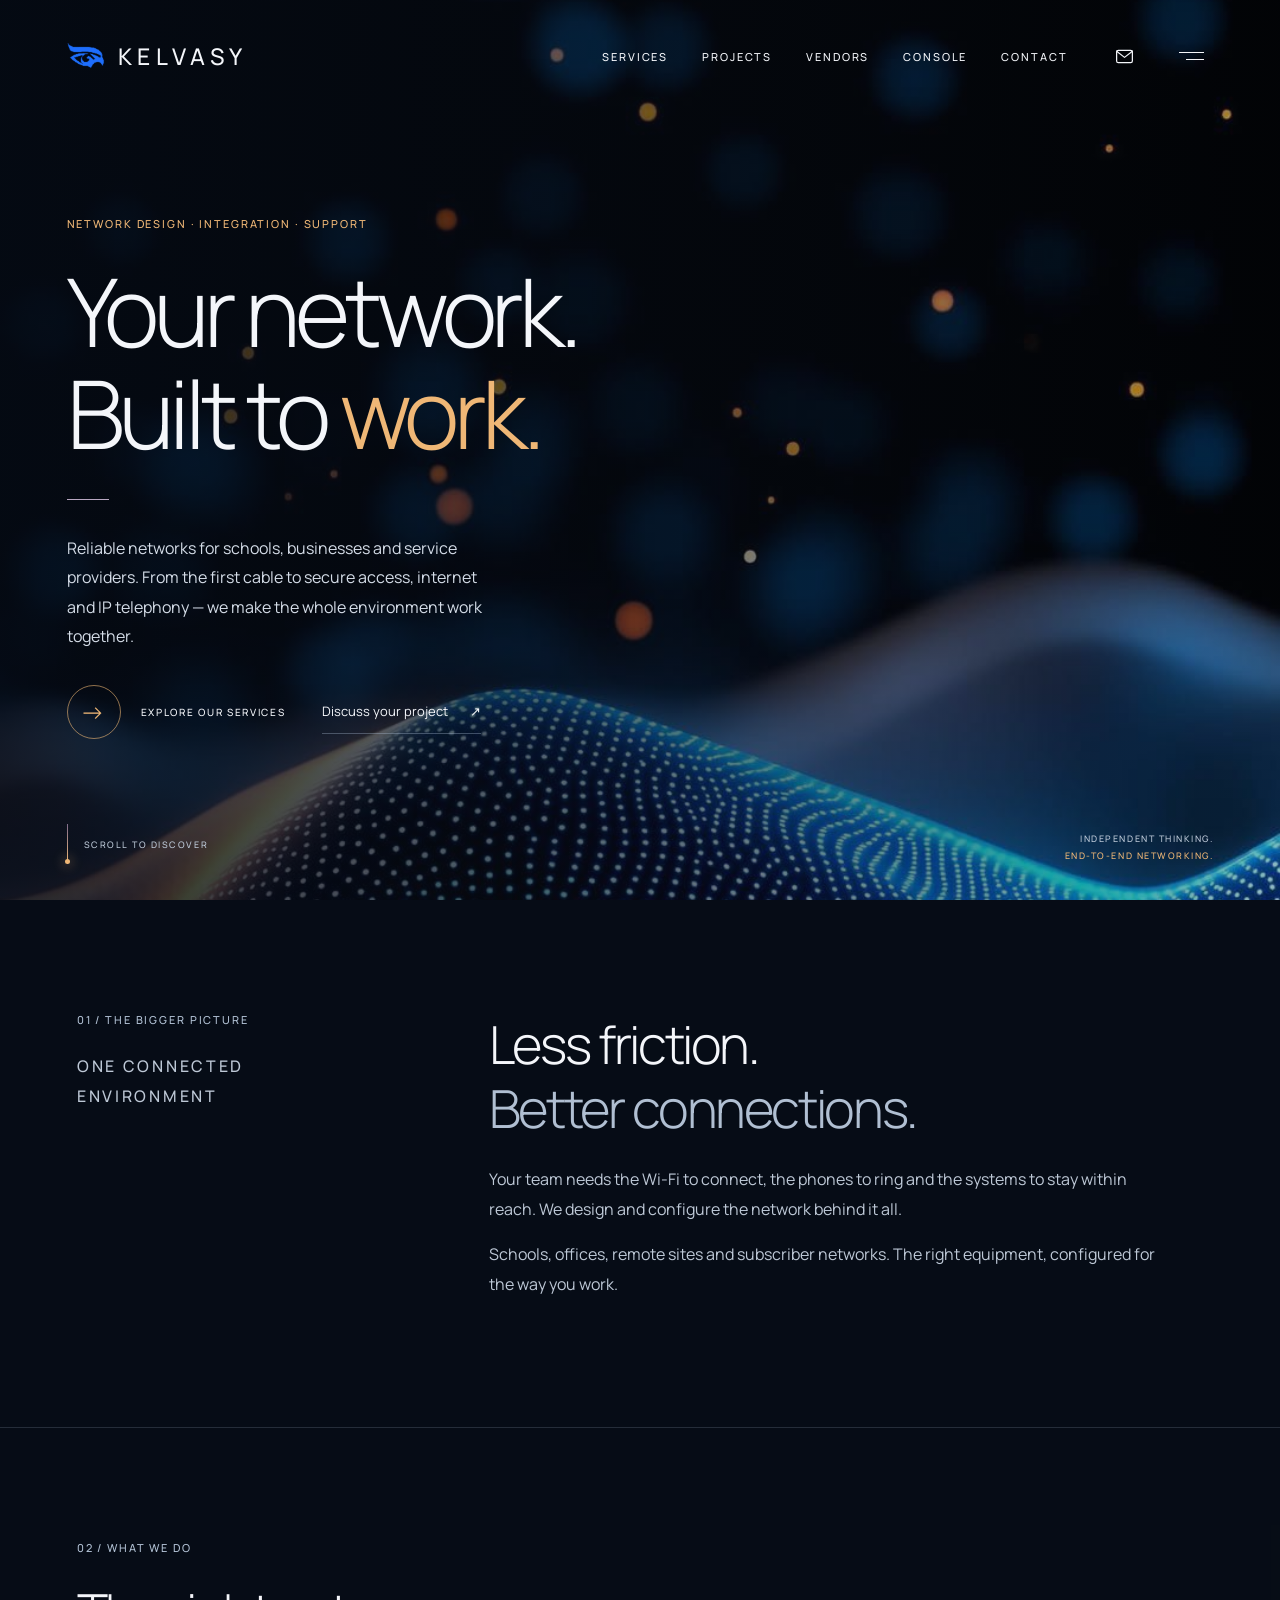
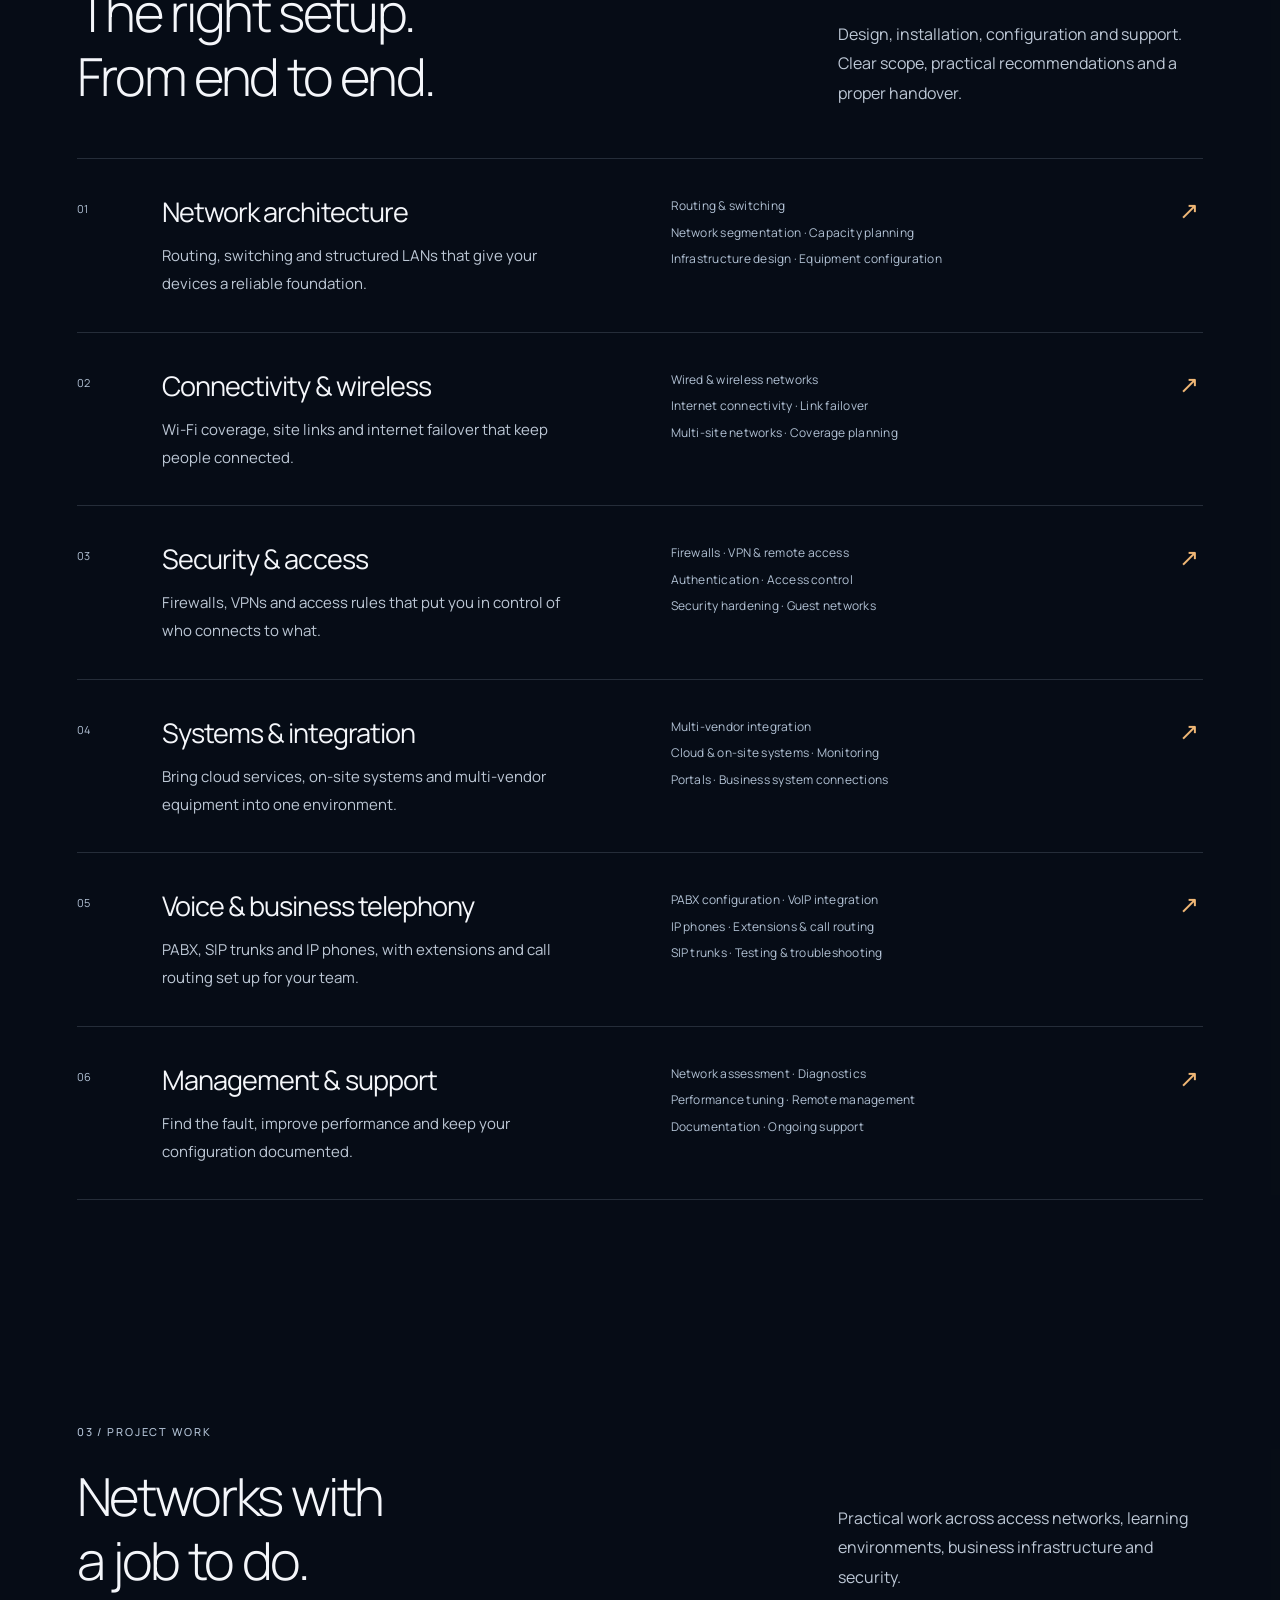
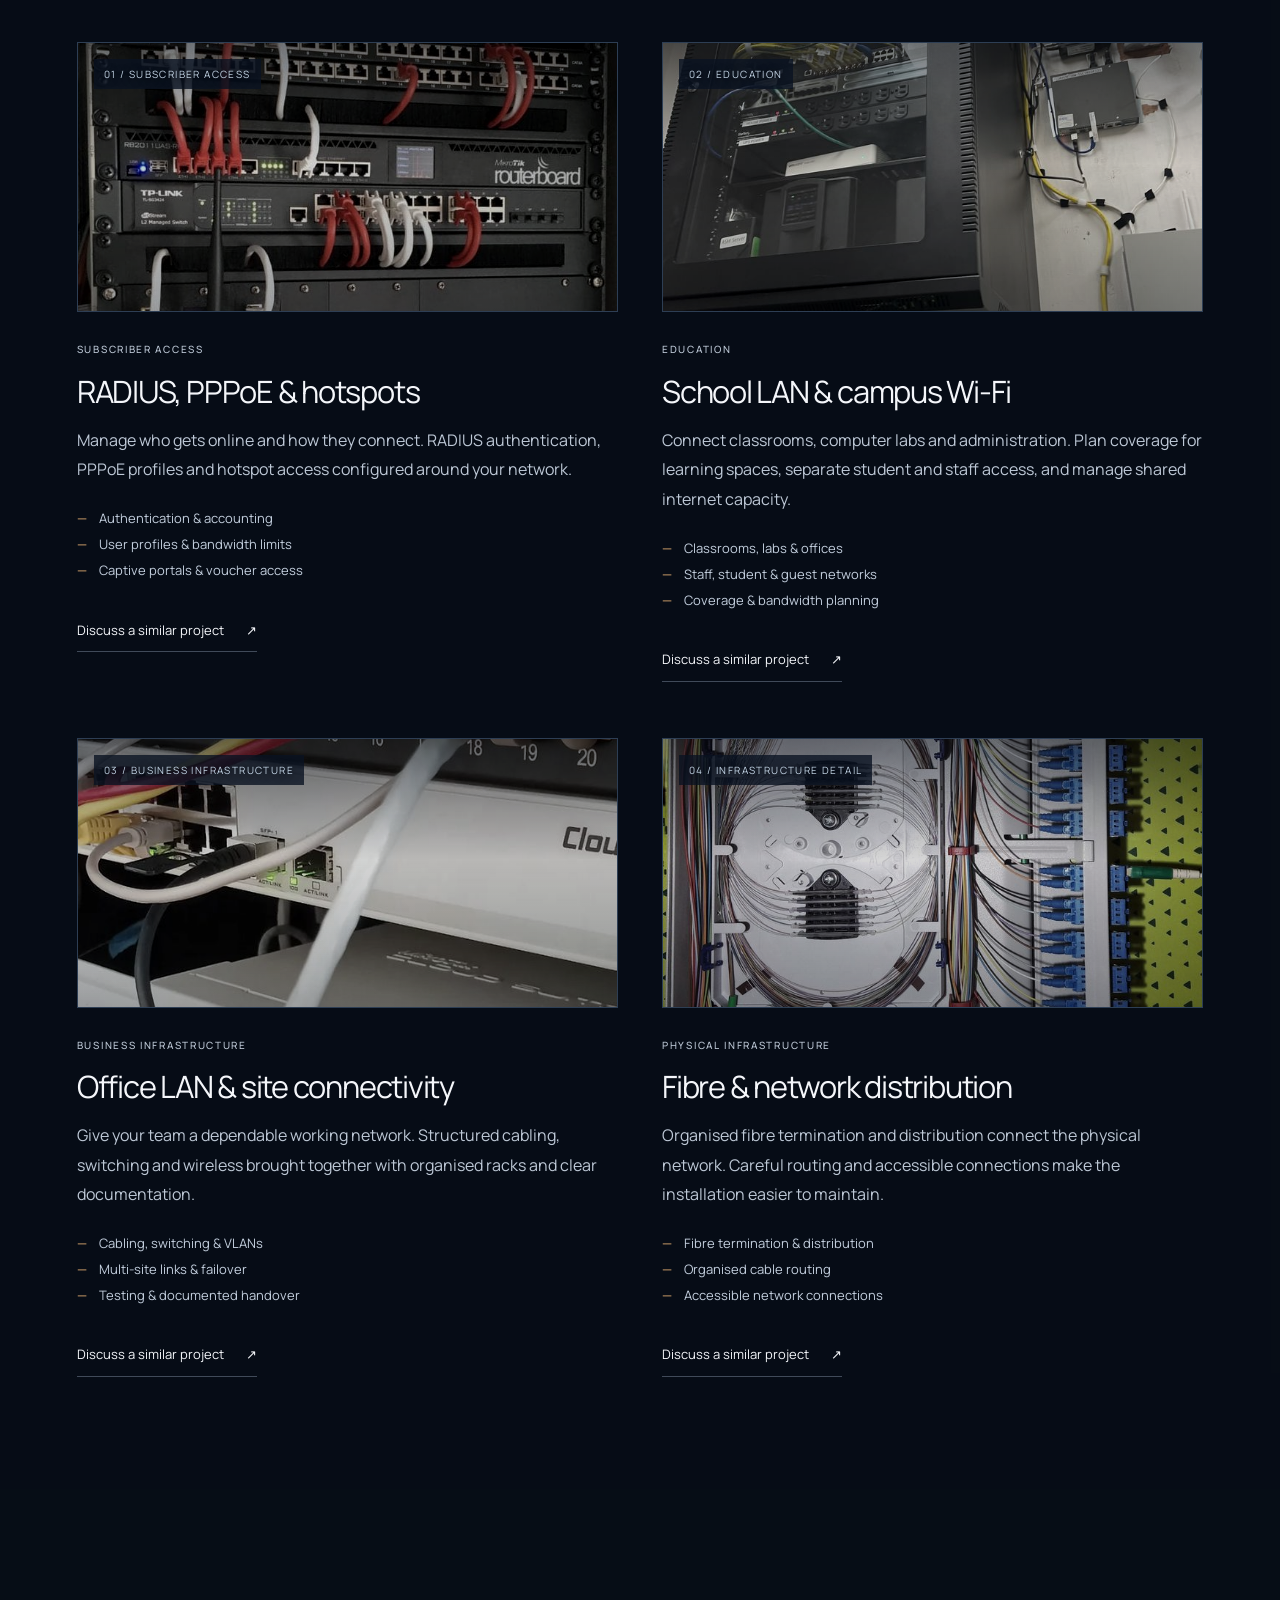
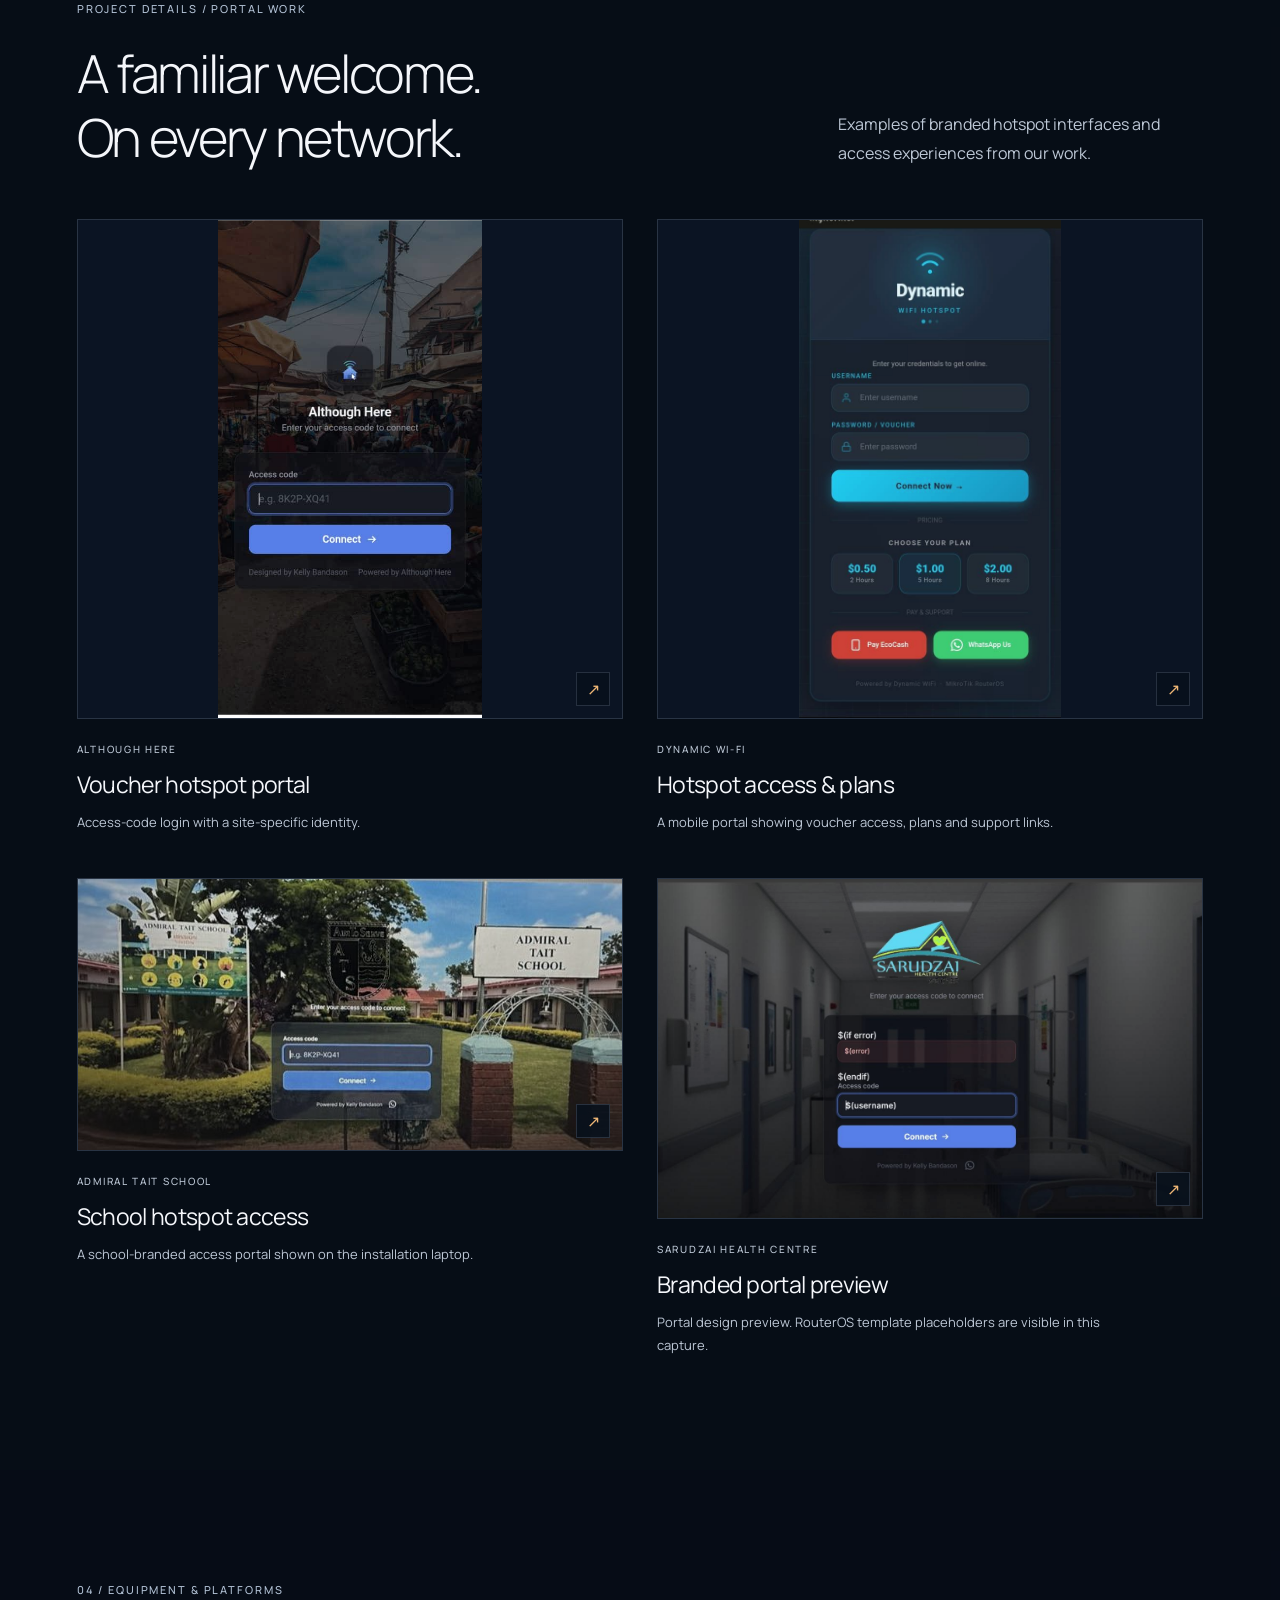
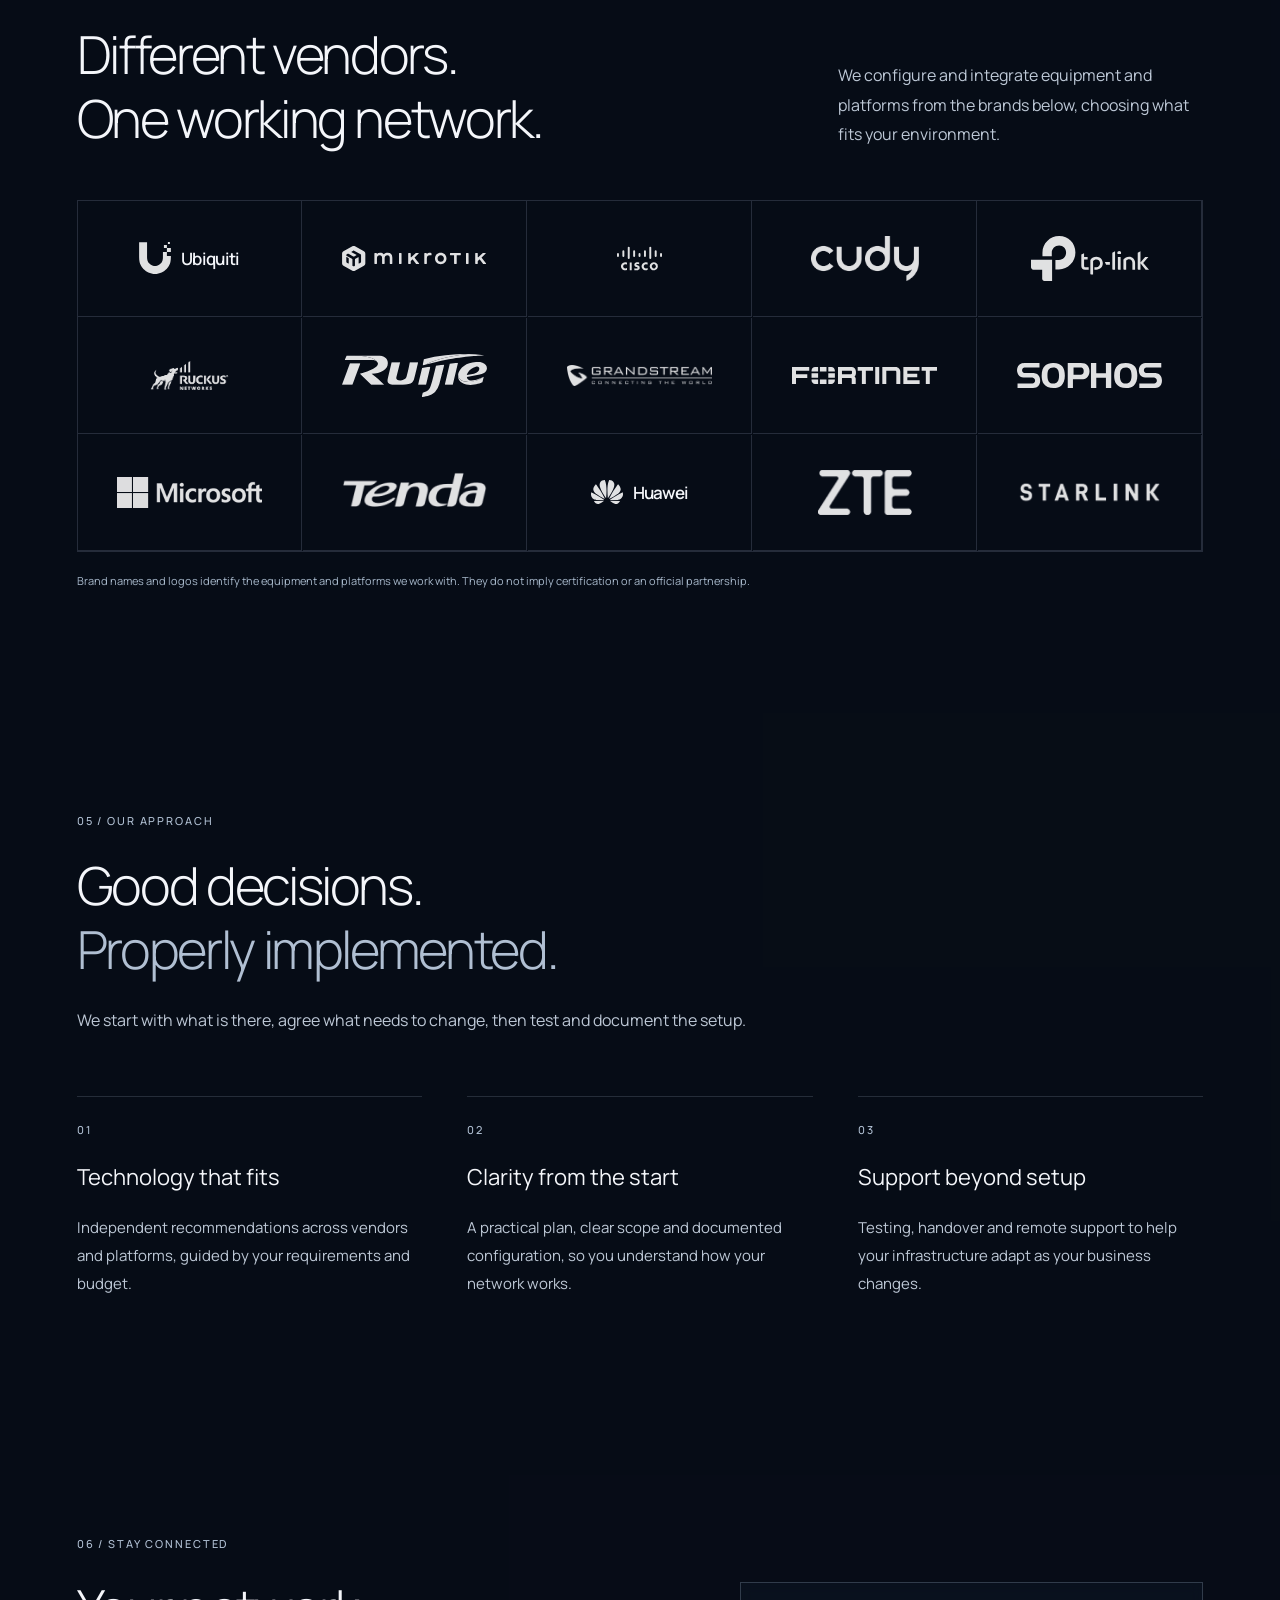
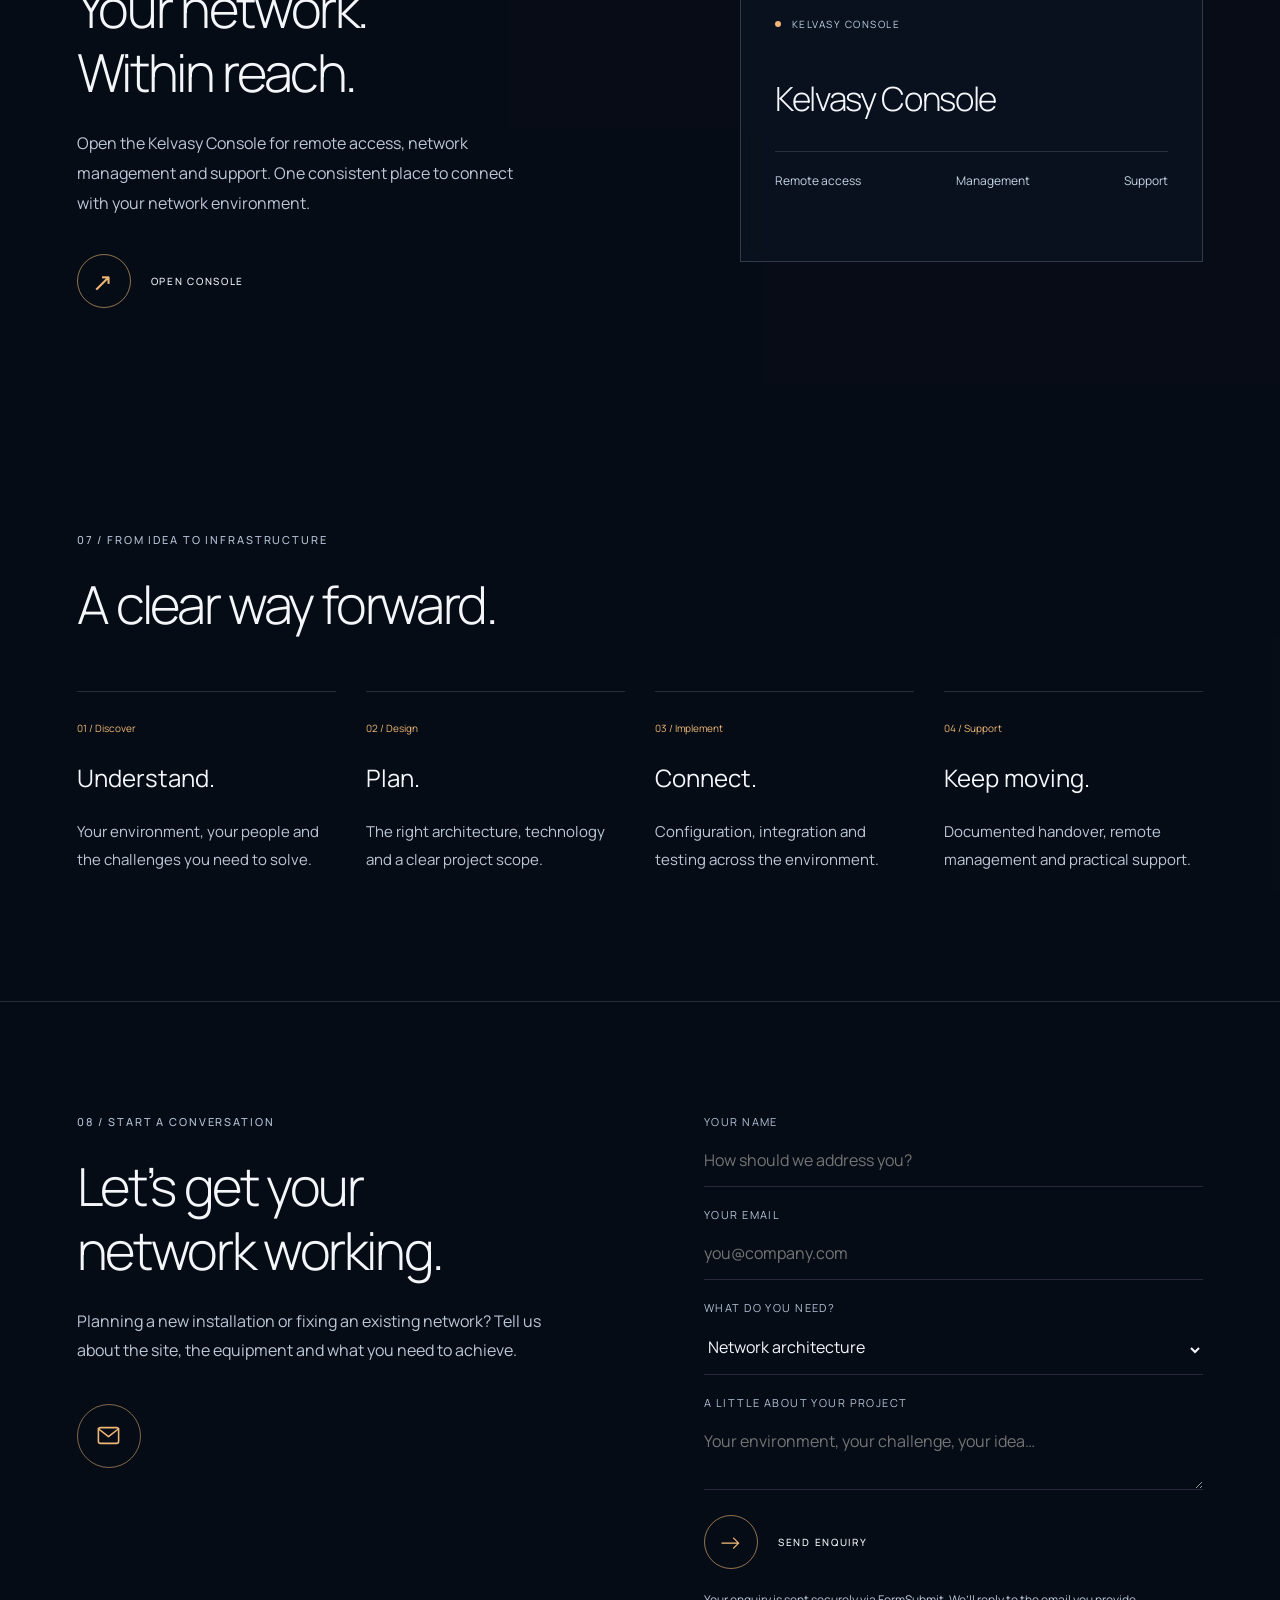
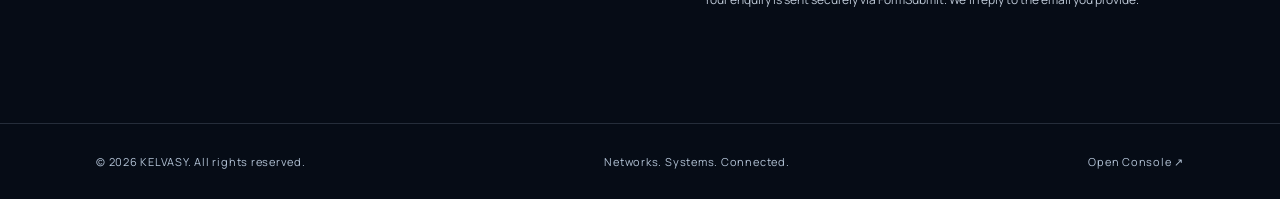
==== commit 8b02d4b9: "Open school hotspot image as screen-only crop" ====
--- a/index.html
+++ b/index.html
@@ -64,7 +64,7 @@
 .portfolio{background:#070d17c4}.portal-grid{display:grid;grid-template-columns:repeat(4,1fr);gap:28px}.portal-frame{display:block;position:relative;height:390px;overflow:hidden;border:1px solid var(--line);background:#0b1423;isolation:isolate}.portal-frame img{display:block;width:100%;height:100%;object-fit:contain;filter:saturate(.8) contrast(1.025);transition:filter .25s}.portal-frame:hover img{filter:saturate(1) contrast(1.025)}.mobile-crop img{position:absolute;top:-13.5%;height:115%;object-fit:cover}.dynamic-crop img{position:absolute;top:-10.8%;height:117%;object-fit:cover}.school-photo img{object-fit:cover;object-position:42% center;filter:saturate(.65) contrast(1.03) brightness(.88)}.health-preview img{object-fit:contain}.photo-expand{position:absolute;right:12px;bottom:12px;z-index:2;background:#07101ce0;border:1px solid var(--line);width:34px;height:34px;display:grid;place-items:center;color:var(--accent)}.portal-caption{padding-top:22px}.portal-caption .eyebrow{font-size:10px;margin-bottom:12px;line-height:1.7}.portal-caption h3{font-size:23px;line-height:1.25;letter-spacing:-.03em;font-weight:400;margin:0 0 12px}.portal-caption p{font-size:13px;line-height:1.8;margin:0}
 @media(max-width:1100px){.portal-grid{grid-template-columns:repeat(2,1fr);gap:40px 26px}.portal-frame{height:430px}.mobile-crop img,.dynamic-crop img{object-fit:contain}.mobile-crop img{top:-14%;height:117%}.dynamic-crop img{top:-11%;height:117%}}
 @media(max-width:600px){.installation-image{height:220px}.portal-grid{grid-template-columns:1fr;gap:38px}.portal-frame{height:auto;aspect-ratio:4/5}.mobile-crop,.dynamic-crop{aspect-ratio:1/1.65;max-width:360px}.school-photo,.health-preview{aspect-ratio:4/3}.portal-caption h3{font-size:26px}.portal-caption p{font-size:14px}.school-photo img{object-fit:cover;object-position:center}.mobile-crop img,.dynamic-crop img{object-fit:cover}}
-.portal-grid{grid-template-columns:repeat(2,minmax(0,1fr));gap:44px 34px}.portal-frame{height:500px}.mobile-crop img,.dynamic-crop img{object-fit:contain}.school-photo,.health-preview{height:auto;aspect-ratio:16/10}.school-photo img{object-fit:cover;object-position:44% 48%}.health-preview img{object-fit:cover}.portal-caption p{max-width:460px}@media(max-width:600px){.portal-grid{grid-template-columns:1fr}.portal-frame{height:auto}.mobile-crop,.dynamic-crop{aspect-ratio:1/1.65}.mobile-crop img,.dynamic-crop img{object-fit:cover}.school-photo,.health-preview{aspect-ratio:4/3}}/* Frame the school installation screen without the laptop or room. */ .school-photo{aspect-ratio:2!important;overflow:hidden}.school-photo img{position:absolute;width:154%;max-width:none;height:174%;left:-12.6%;top:-35.7%;object-fit:fill;filter:saturate(.7) contrast(1.03) brightness(.92)}</style></head><body><div class="site-film" aria-hidden="true"><video id="background-film" muted loop playsinline preload="none" poster="console-background.png"><source data-src="network-motion.mp4" type="video/mp4"></video></div><a class="skip" href="#main">Skip to content</a>
+.portal-grid{grid-template-columns:repeat(2,minmax(0,1fr));gap:44px 34px}.portal-frame{height:500px}.mobile-crop img,.dynamic-crop img{object-fit:contain}.school-photo,.health-preview{height:auto;aspect-ratio:16/10}.school-photo img{object-fit:cover;object-position:44% 48%}.health-preview img{object-fit:cover}.portal-caption p{max-width:460px}@media(max-width:600px){.portal-grid{grid-template-columns:1fr}.portal-frame{height:auto}.mobile-crop,.dynamic-crop{aspect-ratio:1/1.65}.mobile-crop img,.dynamic-crop img{object-fit:cover}.school-photo,.health-preview{aspect-ratio:4/3}}/* Frame the school installation screen without the laptop or room. */ .school-photo{aspect-ratio:2!important;overflow:hidden}.school-photo img{position:absolute;width:154%;max-width:none;height:174%;left:-12.6%;top:-35.7%;object-fit:fill;filter:saturate(.7) contrast(1.03) brightness(.92)}.school-photo img{position:static;width:100%;height:100%;max-width:100%;object-fit:cover}.school-photo{aspect-ratio:2!important}</style></head><body><div class="site-film" aria-hidden="true"><video id="background-film" muted loop playsinline preload="none" poster="console-background.png"><source data-src="network-motion.mp4" type="video/mp4"></video></div><a class="skip" href="#main">Skip to content</a>
 <header><a class="brand" href="#top" aria-label="Kelvasy home"><img src="logo.png" alt="">KELVASY</a><nav class="nav" aria-label="Main navigation"><a href="#services">Services</a><a href="#projects">Projects</a><a href="#vendors">Vendors</a><a href="#workspace">Console</a><a href="#contact">Contact</a></nav><div class="header-actions"><a class="email-icon" href="mailto:kelly@bdc.co.zw" aria-label="Email Kelly" title="Email Kelly"><svg viewBox="0 0 24 24" fill="none" stroke="currentColor" stroke-width="1.4" stroke-linecap="round" stroke-linejoin="round" aria-hidden="true"><rect x="3" y="5" width="18" height="14" rx="2"/><path d="m3 6 9 7 9-7"/></svg></a><button class="menu-toggle" aria-label="Open navigation menu" aria-expanded="false" aria-controls="menu"><span></span><span></span></button></div><nav class="menu-panel" id="menu" aria-label="Quick navigation" hidden><a href="#services">Explore services</a><a href="#projects">Our projects</a><a href="#vendors">Equipment & vendors</a><a href="#workspace">Kelvasy Console</a><a href="#contact">Start a conversation</a><a href="https://app.kelvasy.com">Open Console ↗</a></nav></header>
 <main id="main"><section class="hero" id="top" aria-labelledby="hero-title"><div class="living-image" aria-hidden="true"></div><canvas id="energy" aria-hidden="true"></canvas><div class="hero-content"><p class="eyebrow">Network design · Integration · Support</p><h1 id="hero-title">Your network.<br>Built to <em>work.</em></h1><div class="fine-line"></div><p class="hero-copy">Reliable networks for schools, businesses and service providers. From the first cable to secure access, internet and IP telephony — we make the whole environment work together.</p><div class="hero-links"><a class="circle-link" href="#services"><span class="circle" aria-hidden="true">→</span>Explore our services</a><a class="text-link" href="#contact">Discuss your project <span aria-hidden="true">↗</span></a></div></div><div class="hero-foot"><a class="scroll-link" href="#overview"><span class="scroll-line" aria-hidden="true"></span>Scroll to discover</a><div class="signature">Independent thinking.<span>End-to-end networking.</span></div></div></section>
 <section class="section intro" id="overview"><div><span class="section-num">01 / The bigger picture</span><p class="eyebrow">One connected environment</p></div><div><h2>Less friction.<br><span class="muted">Better connections.</span></h2><p>Your team needs the Wi-Fi to connect, the phones to ring and the systems to stay within reach. We design and configure the network behind it all.</p><p>Schools, offices, remote sites and subscriber networks. The right equipment, configured for the way you work.</p></div></section>
@@ -75,7 +75,7 @@
 <article class="service-row"><span class="number">04</span><div><h3>Systems & integration</h3><p>Bring cloud services, on-site systems and multi-vendor equipment into one environment.</p></div><div class="tags">Multi-vendor integration<br>Cloud & on-site systems · Monitoring<br>Portals · Business system connections</div><span class="arrow" aria-hidden="true">↗</span></article>
 <article class="service-row"><span class="number">05</span><div><h3>Voice & business telephony</h3><p>PABX, SIP trunks and IP phones, with extensions and call routing set up for your team.</p></div><div class="tags">PABX configuration · VoIP integration<br>IP phones · Extensions & call routing<br>SIP trunks · Testing & troubleshooting</div><span class="arrow" aria-hidden="true">↗</span></article>
 <article class="service-row"><span class="number">06</span><div><h3>Management & support</h3><p>Find the fault, improve performance and keep your configuration documented.</p></div><div class="tags">Network assessment · Diagnostics<br>Performance tuning · Remote management<br>Documentation · Ongoing support</div><span class="arrow" aria-hidden="true">↗</span></article></section>
-<section class="section projects" id="projects"><span class="section-num">03 / Project work</span><div class="section-top"><h2>Networks with<br>a job to do.</h2><p>Practical work across access networks, learning environments, business infrastructure and security.</p></div><div class="project-grid"><article class="project"><div class="project-art installation-image"><img src="project-router-switching.jpg" alt="MikroTik RouterBOARD and TP-Link switch in a network rack" loading="lazy" width="736" height="550"><span>01 / Subscriber access</span></div><div class="project-body"><p class="eyebrow">Subscriber access</p><h3>RADIUS, PPPoE & hotspots</h3><p>Manage who gets online and how they connect. RADIUS authentication, PPPoE profiles and hotspot access configured around your network.</p><ul><li>Authentication & accounting</li><li>User profiles & bandwidth limits</li><li>Captive portals & voucher access</li></ul><a class="text-link" href="#contact">Discuss a similar project <span aria-hidden="true">↗</span></a></div></article><article class="project"><div class="project-art installation-image"><img src="project-network-cabinet.jpg" alt="Wall-mounted network cabinet with connected equipment" loading="lazy" width="736" height="550"><span>02 / Education</span></div><div class="project-body"><p class="eyebrow">Education</p><h3>School LAN & campus Wi-Fi</h3><p>Connect classrooms, computer labs and administration. Plan coverage for learning spaces, separate student and staff access, and manage shared internet capacity.</p><ul><li>Classrooms, labs & offices</li><li>Staff, student & guest networks</li><li>Coverage & bandwidth planning</li></ul><a class="text-link" href="#contact">Discuss a similar project <span aria-hidden="true">↗</span></a></div></article><article class="project"><div class="project-art installation-image"><img src="project-rack-connectivity.jpg" alt="Rack switching and patch-panel connections" loading="lazy" width="736" height="550"><span>03 / Business infrastructure</span></div><div class="project-body"><p class="eyebrow">Business infrastructure</p><h3>Office LAN & site connectivity</h3><p>Give your team a dependable working network. Structured cabling, switching and wireless brought together with organised racks and clear documentation.</p><ul><li>Cabling, switching & VLANs</li><li>Multi-site links & failover</li><li>Testing & documented handover</li></ul><a class="text-link" href="#contact">Discuss a similar project <span aria-hidden="true">↗</span></a></div></article><article class="project"><div class="project-art installation-image"><img src="project-fibre-distribution.jpg" alt="Fibre distribution tray with routed fibre strands" loading="lazy" width="736" height="550"><span>04 / Infrastructure detail</span></div><div class="project-body"><p class="eyebrow">Physical infrastructure</p><h3>Fibre & network distribution</h3><p>Organised fibre termination and distribution connect the physical network. Careful routing and accessible connections make the installation easier to maintain.</p><ul><li>Fibre termination & distribution</li><li>Organised cable routing</li><li>Accessible network connections</li></ul><a class="text-link" href="#contact">Discuss a similar project <span aria-hidden="true">↗</span></a></div></article></div></section><section class="section portfolio" id="portfolio"><span class="section-num">Project details / Portal work</span><div class="section-top"><h2>A familiar welcome.<br>On every network.</h2><p>Examples of branded hotspot interfaces and access experiences from our work.</p></div><div class="portal-grid"><article class="portal-card"><a class="portal-frame mobile-crop" href="project-although-here-portal.jpg" target="_blank" rel="noopener" aria-label="View Although Here project image in full"><img src="project-although-here-portal.jpg" alt="Although Here hotspot portal" loading="lazy" width="540" height="1080"><span class="photo-expand" aria-hidden="true">↗</span></a><div class="portal-caption"><p class="eyebrow">Although Here</p><h3>Voucher hotspot portal</h3><p>Access-code login with a site-specific identity.</p></div></article><article class="portal-card"><a class="portal-frame dynamic-crop" href="project-dynamic-hotspot.jpg" target="_blank" rel="noopener" aria-label="View Dynamic Wi-Fi project image in full"><img src="project-dynamic-hotspot.jpg" alt="Dynamic Wi-Fi hotspot portal" loading="lazy" width="540" height="1080"><span class="photo-expand" aria-hidden="true">↗</span></a><div class="portal-caption"><p class="eyebrow">Dynamic Wi-Fi</p><h3>Hotspot access & plans</h3><p>A mobile portal showing voucher access, plans and support links.</p></div></article><article class="portal-card" id="school-hotspot"><a class="portal-frame school-photo" href="project-school-hotspot.jpg" target="_blank" rel="noopener" aria-label="View Admiral Tait School project image in full"><img src="project-school-hotspot.jpg" alt="Admiral Tait School hotspot portal" loading="lazy" width="540" height="1080"><span class="photo-expand" aria-hidden="true">↗</span></a><div class="portal-caption"><p class="eyebrow">Admiral Tait School</p><h3>School hotspot access</h3><p>A school-branded access portal shown on the installation laptop.</p></div></article><article class="portal-card"><a class="portal-frame health-preview" href="project-health-centre-preview.jpg" target="_blank" rel="noopener" aria-label="View Sarudzai Health Centre project image in full"><img src="project-health-centre-preview.jpg" alt="Sarudzai Health Centre hotspot portal" loading="lazy" width="540" height="1080"><span class="photo-expand" aria-hidden="true">↗</span></a><div class="portal-caption"><p class="eyebrow">Sarudzai Health Centre</p><h3>Branded portal preview</h3><p>Portal design preview. RouterOS template placeholders are visible in this capture.</p></div></article></div></section><section class="section vendors" id="vendors"><span class="section-num">04 / Equipment & platforms</span><div class="section-top"><h2>Different vendors.<br>One working network.</h2><p>We configure and integrate equipment and platforms from the brands below, choosing what fits your environment.</p></div><div class="vendor-grid" aria-label="Vendors we work with"><div class="vendor vendor-ubiquiti"><img src="[data-uri]" alt="Ubiquiti" loading="lazy" decoding="async" width="160" height="52"><span>Ubiquiti</span></div><div class="vendor vendor-mikrotik"><img src="[data-uri]" alt="MikroTik" loading="lazy" decoding="async" width="160" height="52"></div><div class="vendor vendor-cisco"><img src="[data-uri]" alt="Cisco" loading="lazy" decoding="async" width="160" height="52"></div><div class="vendor vendor-cudy"><img src="[data-uri]" alt="Cudy" loading="lazy" decoding="async" width="160" height="52"></div><div class="vendor vendor-tplink"><img src="[data-uri]" alt="TP-Link" loading="lazy" decoding="async" width="160" height="52"></div><div class="vendor vendor-ruckus"><img src="[data-uri]" alt="RUCKUS" loading="lazy" decoding="async" width="160" height="52"></div><div class="vendor vendor-ruijie"><img src="[data-uri]" alt="Ruijie" loading="lazy" decoding="async" width="160" height="52"></div><div class="vendor vendor-grandstream"><img src="[data-uri]" alt="Grandstream" loading="lazy" decoding="async" width="160" height="52"></div><div class="vendor vendor-fortinet"><img src="[data-uri]" alt="Fortinet" loading="lazy" decoding="async" width="160" height="52"></div><div class="vendor vendor-sophos"><img src="[data-uri]" alt="Sophos" loading="lazy" decoding="async" width="160" height="52"></div><div class="vendor vendor-microsoft"><img src="[data-uri]" alt="Microsoft" loading="lazy" decoding="async" width="160" height="52"></div><div class="vendor vendor-tenda"><img src="[data-uri]" alt="Tenda" loading="lazy" decoding="async" width="160" height="52"></div><div class="vendor vendor-huawei"><img src="[data-uri]" alt="Huawei" loading="lazy" decoding="async" width="160" height="52"><span>Huawei</span></div><div class="vendor vendor-zte"><img src="[data-uri]" alt="ZTE" loading="lazy" decoding="async" width="160" height="52"></div><div class="vendor vendor-starlink"><img src="[data-uri]" alt="Starlink" loading="lazy" decoding="async" width="160" height="52"></div></div><p class="vendor-note">Brand names and logos identify the equipment and platforms we work with. They do not imply certification or an official partnership.</p></section><section class="section" id="approach"><span class="section-num">05 / Our approach</span><h2>Good decisions.<br><span class="muted">Properly implemented.</span></h2><p class="section-lead">We start with what is there, agree what needs to change, then test and document the setup.</p><div class="principles"><article><span class="section-num">01</span><h3>Technology that fits</h3><p>Independent recommendations across vendors and platforms, guided by your requirements and budget.</p></article><article><span class="section-num">02</span><h3>Clarity from the start</h3><p>A practical plan, clear scope and documented configuration, so you understand how your network works.</p></article><article><span class="section-num">03</span><h3>Support beyond setup</h3><p>Testing, handover and remote support to help your infrastructure adapt as your business changes.</p></article></div></section>
+<section class="section projects" id="projects"><span class="section-num">03 / Project work</span><div class="section-top"><h2>Networks with<br>a job to do.</h2><p>Practical work across access networks, learning environments, business infrastructure and security.</p></div><div class="project-grid"><article class="project"><div class="project-art installation-image"><img src="project-router-switching.jpg" alt="MikroTik RouterBOARD and TP-Link switch in a network rack" loading="lazy" width="736" height="550"><span>01 / Subscriber access</span></div><div class="project-body"><p class="eyebrow">Subscriber access</p><h3>RADIUS, PPPoE & hotspots</h3><p>Manage who gets online and how they connect. RADIUS authentication, PPPoE profiles and hotspot access configured around your network.</p><ul><li>Authentication & accounting</li><li>User profiles & bandwidth limits</li><li>Captive portals & voucher access</li></ul><a class="text-link" href="#contact">Discuss a similar project <span aria-hidden="true">↗</span></a></div></article><article class="project"><div class="project-art installation-image"><img src="project-network-cabinet.jpg" alt="Wall-mounted network cabinet with connected equipment" loading="lazy" width="736" height="550"><span>02 / Education</span></div><div class="project-body"><p class="eyebrow">Education</p><h3>School LAN & campus Wi-Fi</h3><p>Connect classrooms, computer labs and administration. Plan coverage for learning spaces, separate student and staff access, and manage shared internet capacity.</p><ul><li>Classrooms, labs & offices</li><li>Staff, student & guest networks</li><li>Coverage & bandwidth planning</li></ul><a class="text-link" href="#contact">Discuss a similar project <span aria-hidden="true">↗</span></a></div></article><article class="project"><div class="project-art installation-image"><img src="project-rack-connectivity.jpg" alt="Rack switching and patch-panel connections" loading="lazy" width="736" height="550"><span>03 / Business infrastructure</span></div><div class="project-body"><p class="eyebrow">Business infrastructure</p><h3>Office LAN & site connectivity</h3><p>Give your team a dependable working network. Structured cabling, switching and wireless brought together with organised racks and clear documentation.</p><ul><li>Cabling, switching & VLANs</li><li>Multi-site links & failover</li><li>Testing & documented handover</li></ul><a class="text-link" href="#contact">Discuss a similar project <span aria-hidden="true">↗</span></a></div></article><article class="project"><div class="project-art installation-image"><img src="project-fibre-distribution.jpg" alt="Fibre distribution tray with routed fibre strands" loading="lazy" width="736" height="550"><span>04 / Infrastructure detail</span></div><div class="project-body"><p class="eyebrow">Physical infrastructure</p><h3>Fibre & network distribution</h3><p>Organised fibre termination and distribution connect the physical network. Careful routing and accessible connections make the installation easier to maintain.</p><ul><li>Fibre termination & distribution</li><li>Organised cable routing</li><li>Accessible network connections</li></ul><a class="text-link" href="#contact">Discuss a similar project <span aria-hidden="true">↗</span></a></div></article></div></section><section class="section portfolio" id="portfolio"><span class="section-num">Project details / Portal work</span><div class="section-top"><h2>A familiar welcome.<br>On every network.</h2><p>Examples of branded hotspot interfaces and access experiences from our work.</p></div><div class="portal-grid"><article class="portal-card"><a class="portal-frame mobile-crop" href="project-although-here-portal.jpg" target="_blank" rel="noopener" aria-label="View Although Here project image in full"><img src="project-although-here-portal.jpg" alt="Although Here hotspot portal" loading="lazy" width="540" height="1080"><span class="photo-expand" aria-hidden="true">↗</span></a><div class="portal-caption"><p class="eyebrow">Although Here</p><h3>Voucher hotspot portal</h3><p>Access-code login with a site-specific identity.</p></div></article><article class="portal-card"><a class="portal-frame dynamic-crop" href="project-dynamic-hotspot.jpg" target="_blank" rel="noopener" aria-label="View Dynamic Wi-Fi project image in full"><img src="project-dynamic-hotspot.jpg" alt="Dynamic Wi-Fi hotspot portal" loading="lazy" width="540" height="1080"><span class="photo-expand" aria-hidden="true">↗</span></a><div class="portal-caption"><p class="eyebrow">Dynamic Wi-Fi</p><h3>Hotspot access & plans</h3><p>A mobile portal showing voucher access, plans and support links.</p></div></article><article class="portal-card" id="school-hotspot"><a class="portal-frame school-photo" href="project-school-screen.png" target="_blank" rel="noopener" aria-label="View Admiral Tait School project image in full"><img src="project-school-screen.png" alt="Admiral Tait School hotspot portal" loading="lazy" width="540" height="1080"><span class="photo-expand" aria-hidden="true">↗</span></a><div class="portal-caption"><p class="eyebrow">Admiral Tait School</p><h3>School hotspot access</h3><p>A school-branded access portal shown on the installation laptop.</p></div></article><article class="portal-card"><a class="portal-frame health-preview" href="project-health-centre-preview.jpg" target="_blank" rel="noopener" aria-label="View Sarudzai Health Centre project image in full"><img src="project-health-centre-preview.jpg" alt="Sarudzai Health Centre hotspot portal" loading="lazy" width="540" height="1080"><span class="photo-expand" aria-hidden="true">↗</span></a><div class="portal-caption"><p class="eyebrow">Sarudzai Health Centre</p><h3>Branded portal preview</h3><p>Portal design preview. RouterOS template placeholders are visible in this capture.</p></div></article></div></section><section class="section vendors" id="vendors"><span class="section-num">04 / Equipment & platforms</span><div class="section-top"><h2>Different vendors.<br>One working network.</h2><p>We configure and integrate equipment and platforms from the brands below, choosing what fits your environment.</p></div><div class="vendor-grid" aria-label="Vendors we work with"><div class="vendor vendor-ubiquiti"><img src="[data-uri]" alt="Ubiquiti" loading="lazy" decoding="async" width="160" height="52"><span>Ubiquiti</span></div><div class="vendor vendor-mikrotik"><img src="[data-uri]" alt="MikroTik" loading="lazy" decoding="async" width="160" height="52"></div><div class="vendor vendor-cisco"><img src="[data-uri]" alt="Cisco" loading="lazy" decoding="async" width="160" height="52"></div><div class="vendor vendor-cudy"><img src="[data-uri]" alt="Cudy" loading="lazy" decoding="async" width="160" height="52"></div><div class="vendor vendor-tplink"><img src="[data-uri]" alt="TP-Link" loading="lazy" decoding="async" width="160" height="52"></div><div class="vendor vendor-ruckus"><img src="[data-uri]" alt="RUCKUS" loading="lazy" decoding="async" width="160" height="52"></div><div class="vendor vendor-ruijie"><img src="[data-uri]" alt="Ruijie" loading="lazy" decoding="async" width="160" height="52"></div><div class="vendor vendor-grandstream"><img src="[data-uri]" alt="Grandstream" loading="lazy" decoding="async" width="160" height="52"></div><div class="vendor vendor-fortinet"><img src="[data-uri]" alt="Fortinet" loading="lazy" decoding="async" width="160" height="52"></div><div class="vendor vendor-sophos"><img src="[data-uri]" alt="Sophos" loading="lazy" decoding="async" width="160" height="52"></div><div class="vendor vendor-microsoft"><img src="[data-uri]" alt="Microsoft" loading="lazy" decoding="async" width="160" height="52"></div><div class="vendor vendor-tenda"><img src="[data-uri]" alt="Tenda" loading="lazy" decoding="async" width="160" height="52"></div><div class="vendor vendor-huawei"><img src="[data-uri]" alt="Huawei" loading="lazy" decoding="async" width="160" height="52"><span>Huawei</span></div><div class="vendor vendor-zte"><img src="[data-uri]" alt="ZTE" loading="lazy" decoding="async" width="160" height="52"></div><div class="vendor vendor-starlink"><img src="[data-uri]" alt="Starlink" loading="lazy" decoding="async" width="160" height="52"></div></div><p class="vendor-note">Brand names and logos identify the equipment and platforms we work with. They do not imply certification or an official partnership.</p></section><section class="section" id="approach"><span class="section-num">05 / Our approach</span><h2>Good decisions.<br><span class="muted">Properly implemented.</span></h2><p class="section-lead">We start with what is there, agree what needs to change, then test and document the setup.</p><div class="principles"><article><span class="section-num">01</span><h3>Technology that fits</h3><p>Independent recommendations across vendors and platforms, guided by your requirements and budget.</p></article><article><span class="section-num">02</span><h3>Clarity from the start</h3><p>A practical plan, clear scope and documented configuration, so you understand how your network works.</p></article><article><span class="section-num">03</span><h3>Support beyond setup</h3><p>Testing, handover and remote support to help your infrastructure adapt as your business changes.</p></article></div></section>
 <section class="section workspace" id="workspace"><div class="workspace-grid"><div><span class="section-num">06 / Stay connected</span><h2>Your network.<br>Within reach.</h2><p>Open the Kelvasy Console for remote access, network management and support. One consistent place to connect with your network environment.</p><a class="circle-link" href="https://app.kelvasy.com"><span class="circle" aria-hidden="true">↗</span>Open Console</a></div><div class="workspace-visual"><div class="status"><i aria-hidden="true"></i>Kelvasy Console</div><div class="workspace-url">Kelvasy Console</div><div class="workspace-details"><span>Remote access</span><span>Management</span><span>Support</span></div></div></div></section>
 <section class="section" id="process"><span class="section-num">07 / From idea to infrastructure</span><h2>A clear way forward.</h2><div class="steps"><article class="step"><span>01 / Discover</span><h3>Understand.</h3><p>Your environment, your people and the challenges you need to solve.</p></article><article class="step"><span>02 / Design</span><h3>Plan.</h3><p>The right architecture, technology and a clear project scope.</p></article><article class="step"><span>03 / Implement</span><h3>Connect.</h3><p>Configuration, integration and testing across the environment.</p></article><article class="step"><span>04 / Support</span><h3>Keep moving.</h3><p>Documented handover, remote management and practical support.</p></article></div></section>
 <section class="section contact" id="contact"><div class="contact-grid"><div><span class="section-num">08 / Start a conversation</span><h2>Let’s get your<br>network working.</h2><p>Planning a new installation or fixing an existing network? Tell us about the site, the equipment and what you need to achieve.</p><a class="email-icon contact-email" href="mailto:kelly@bdc.co.zw" aria-label="Email Kelly" title="Email Kelly"><svg viewBox="0 0 24 24" fill="none" stroke="currentColor" stroke-width="1.4" stroke-linecap="round" stroke-linejoin="round" aria-hidden="true"><rect x="3" y="5" width="18" height="14" rx="2"/><path d="m3 6 9 7 9-7"/></svg></a></div><form id="contact-form" action="https://formsubmit.co/kelly@bdc.co.zw" method="POST"><input type="text" name="_honey" class="form-trap" tabindex="-1" autocomplete="off" aria-hidden="true"><input type="hidden" name="_subject" value="Kelvasy website enquiry"><div class="field"><label for="name">Your name</label><input id="name" name="name" autocomplete="name" placeholder="How should we address you?" required></div><div class="field"><label for="reply">Your email</label><input id="reply" name="email" type="email" autocomplete="email" placeholder="you@company.com" required></div><div class="field"><label for="service">What do you need?</label><select id="service" name="service"><option>Network architecture</option><option>RADIUS, PPPoE & hotspots</option><option>School LAN & campus Wi-Fi</option><option>Connectivity & wireless</option><option>Security & access</option><option>Systems & integration</option><option>PABX, VoIP & IP phones</option><option>Management & support</option><option>Let’s discuss</option></select></div><div class="field"><label for="message">A little about your project</label><textarea id="message" name="message" placeholder="Your environment, your challenge, your idea…" required></textarea></div><button class="circle-link submit" type="submit"><span class="circle" aria-hidden="true">→</span>Send enquiry</button><p class="form-note">Your enquiry is sent securely via FormSubmit. We’ll reply to the email you provide.</p><p class="form-status" id="form-status" role="status" aria-live="polite"></p></form></div></section></main>
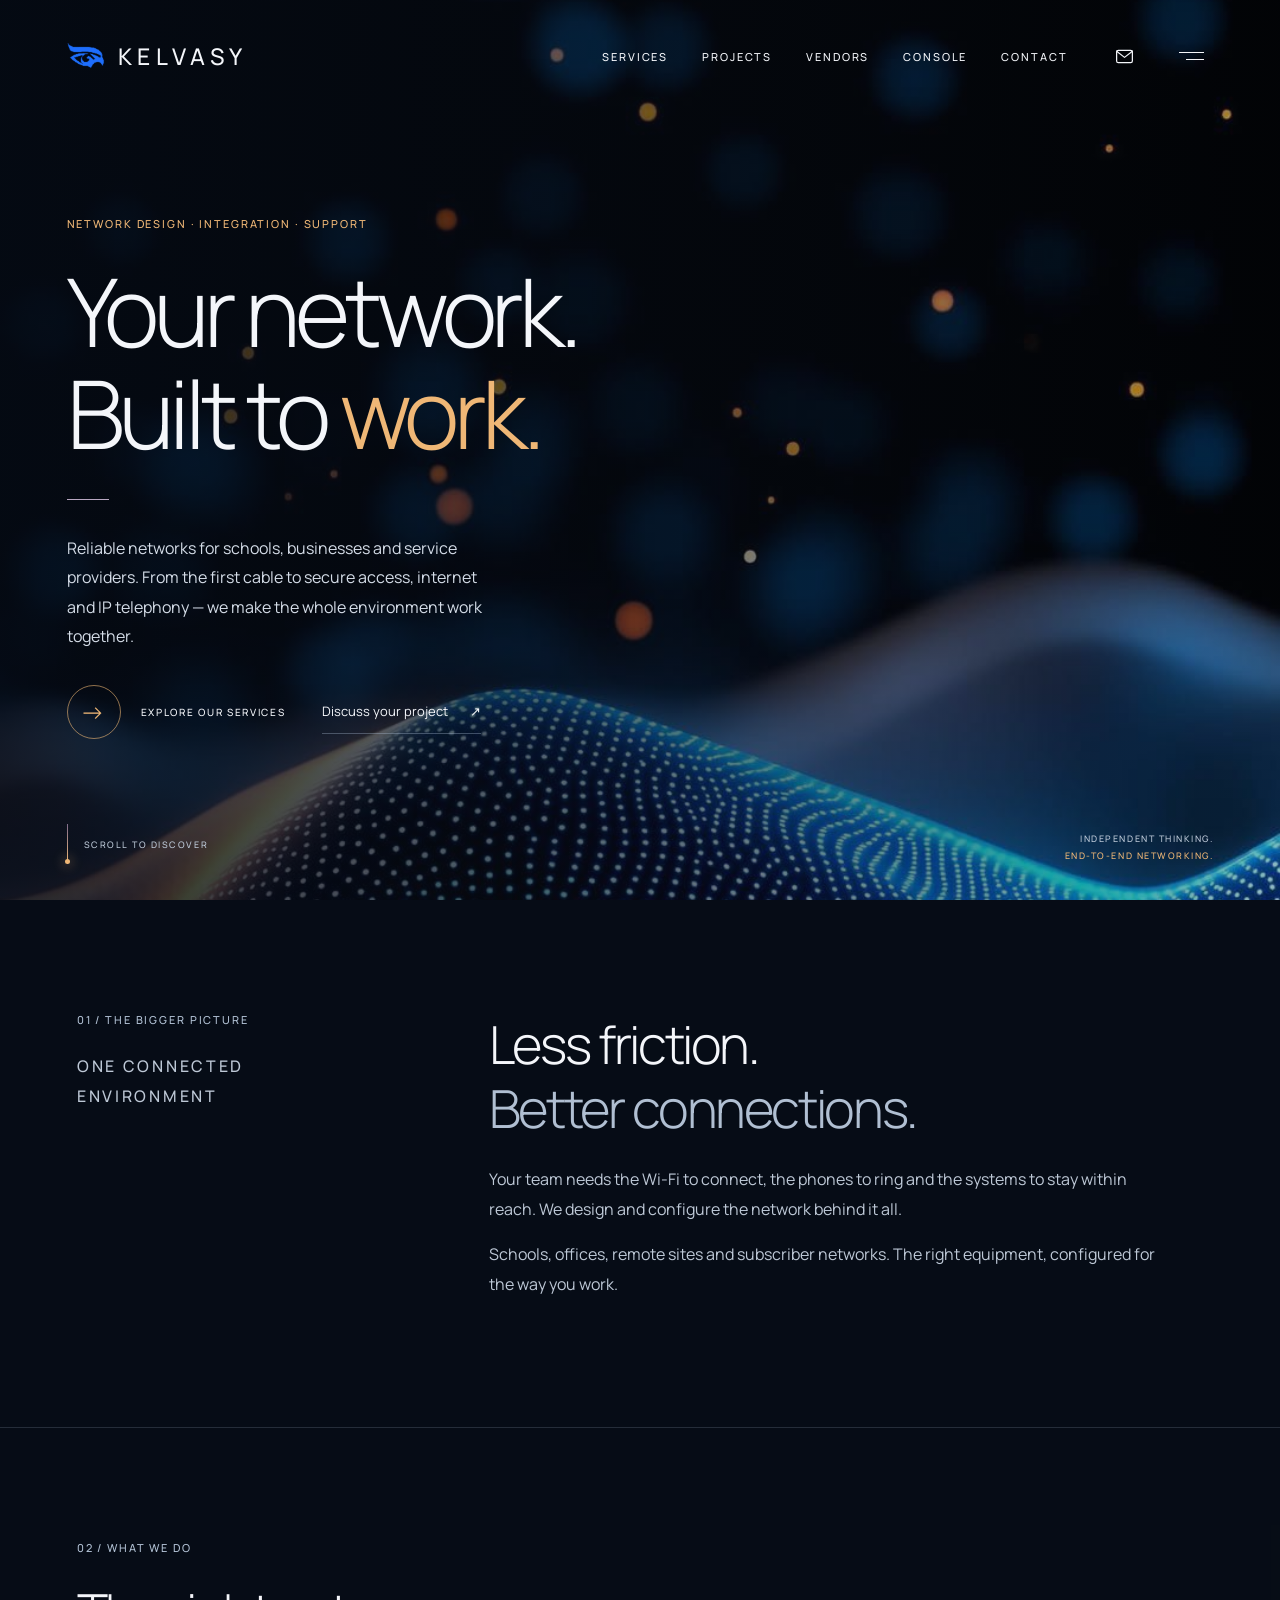
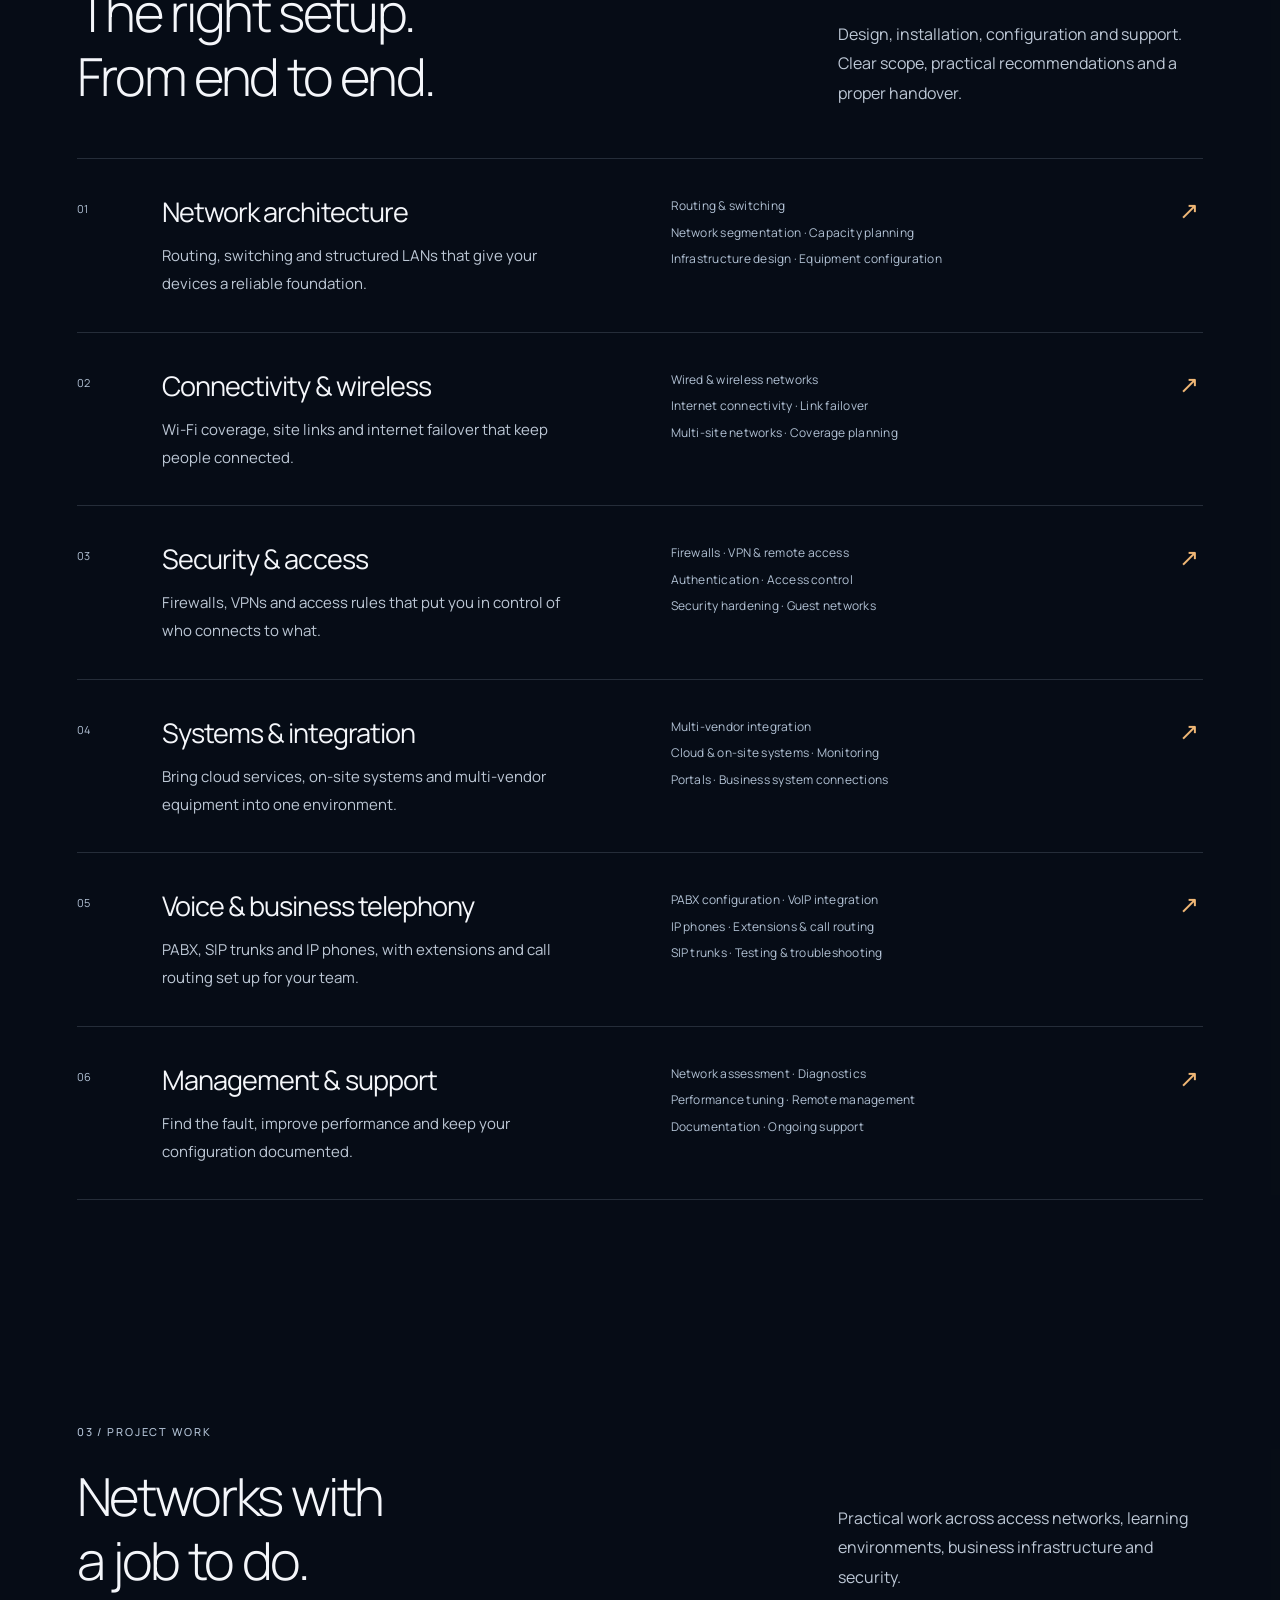
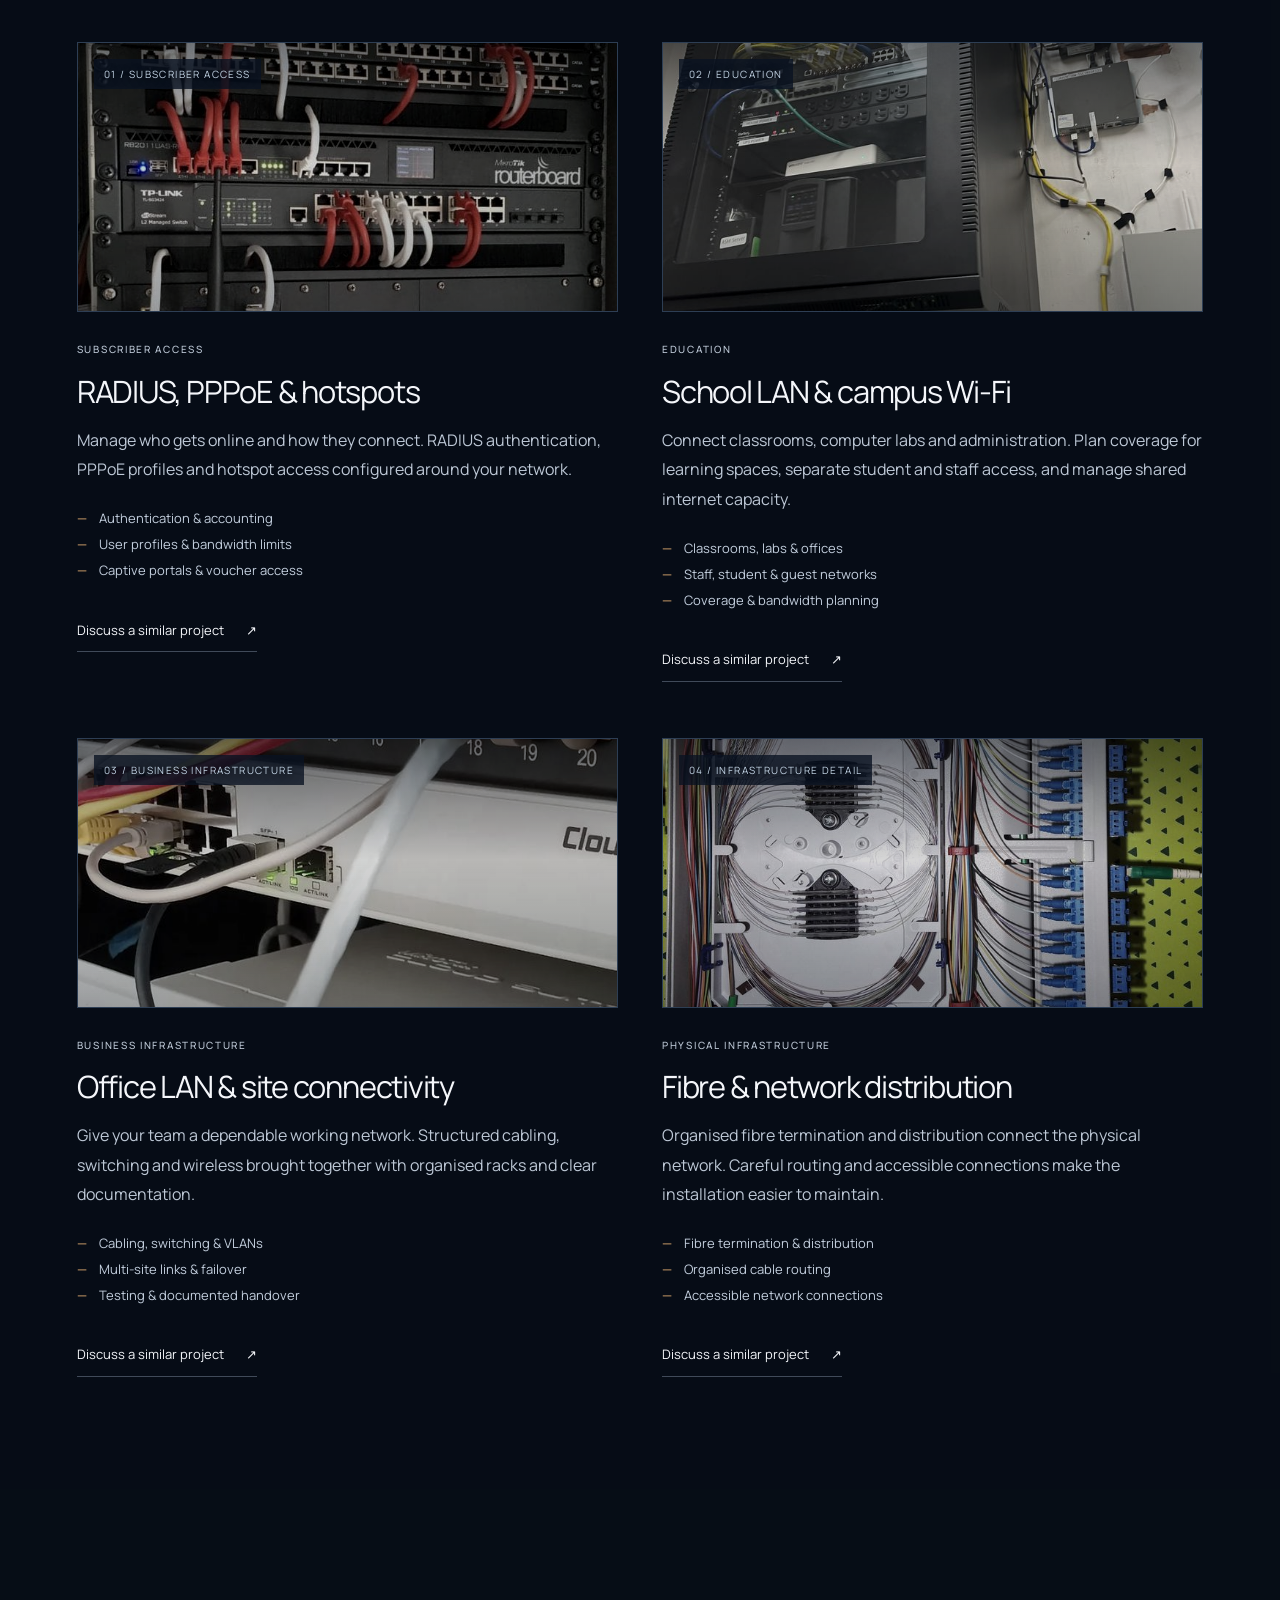
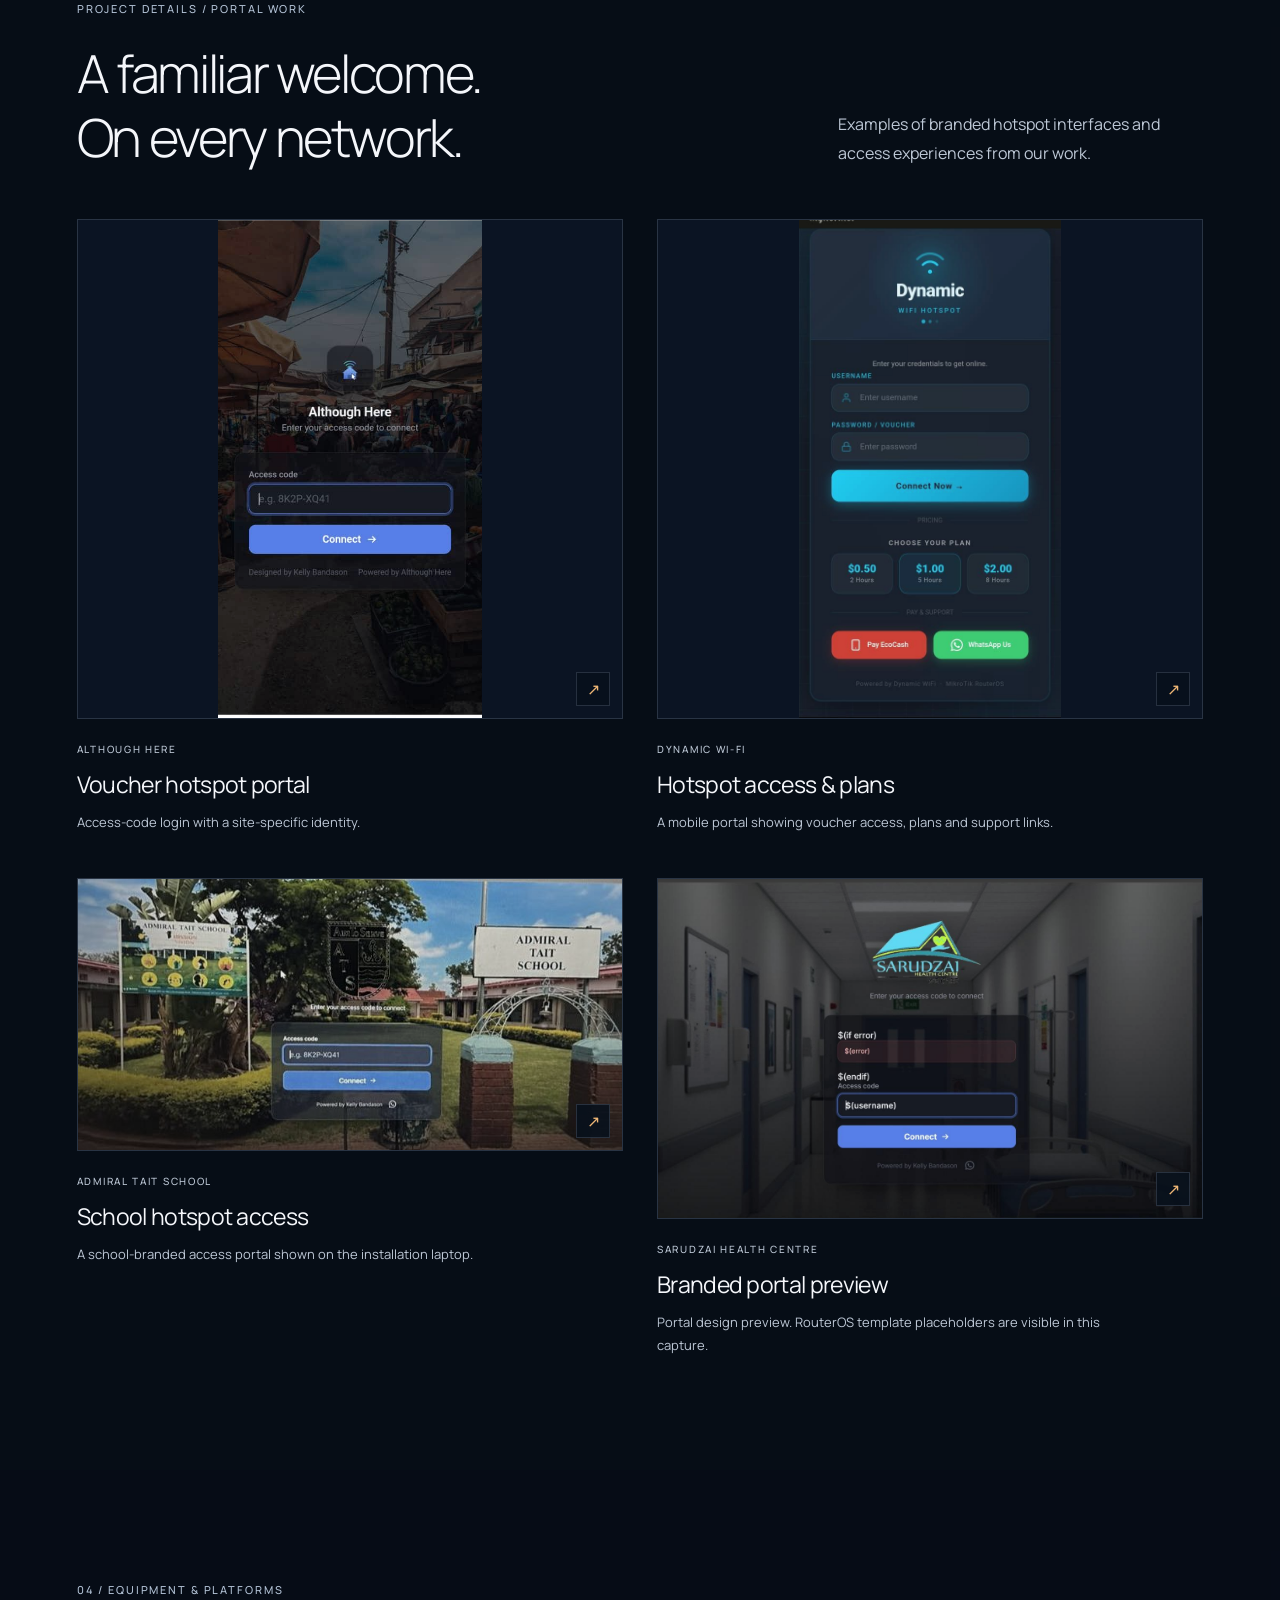
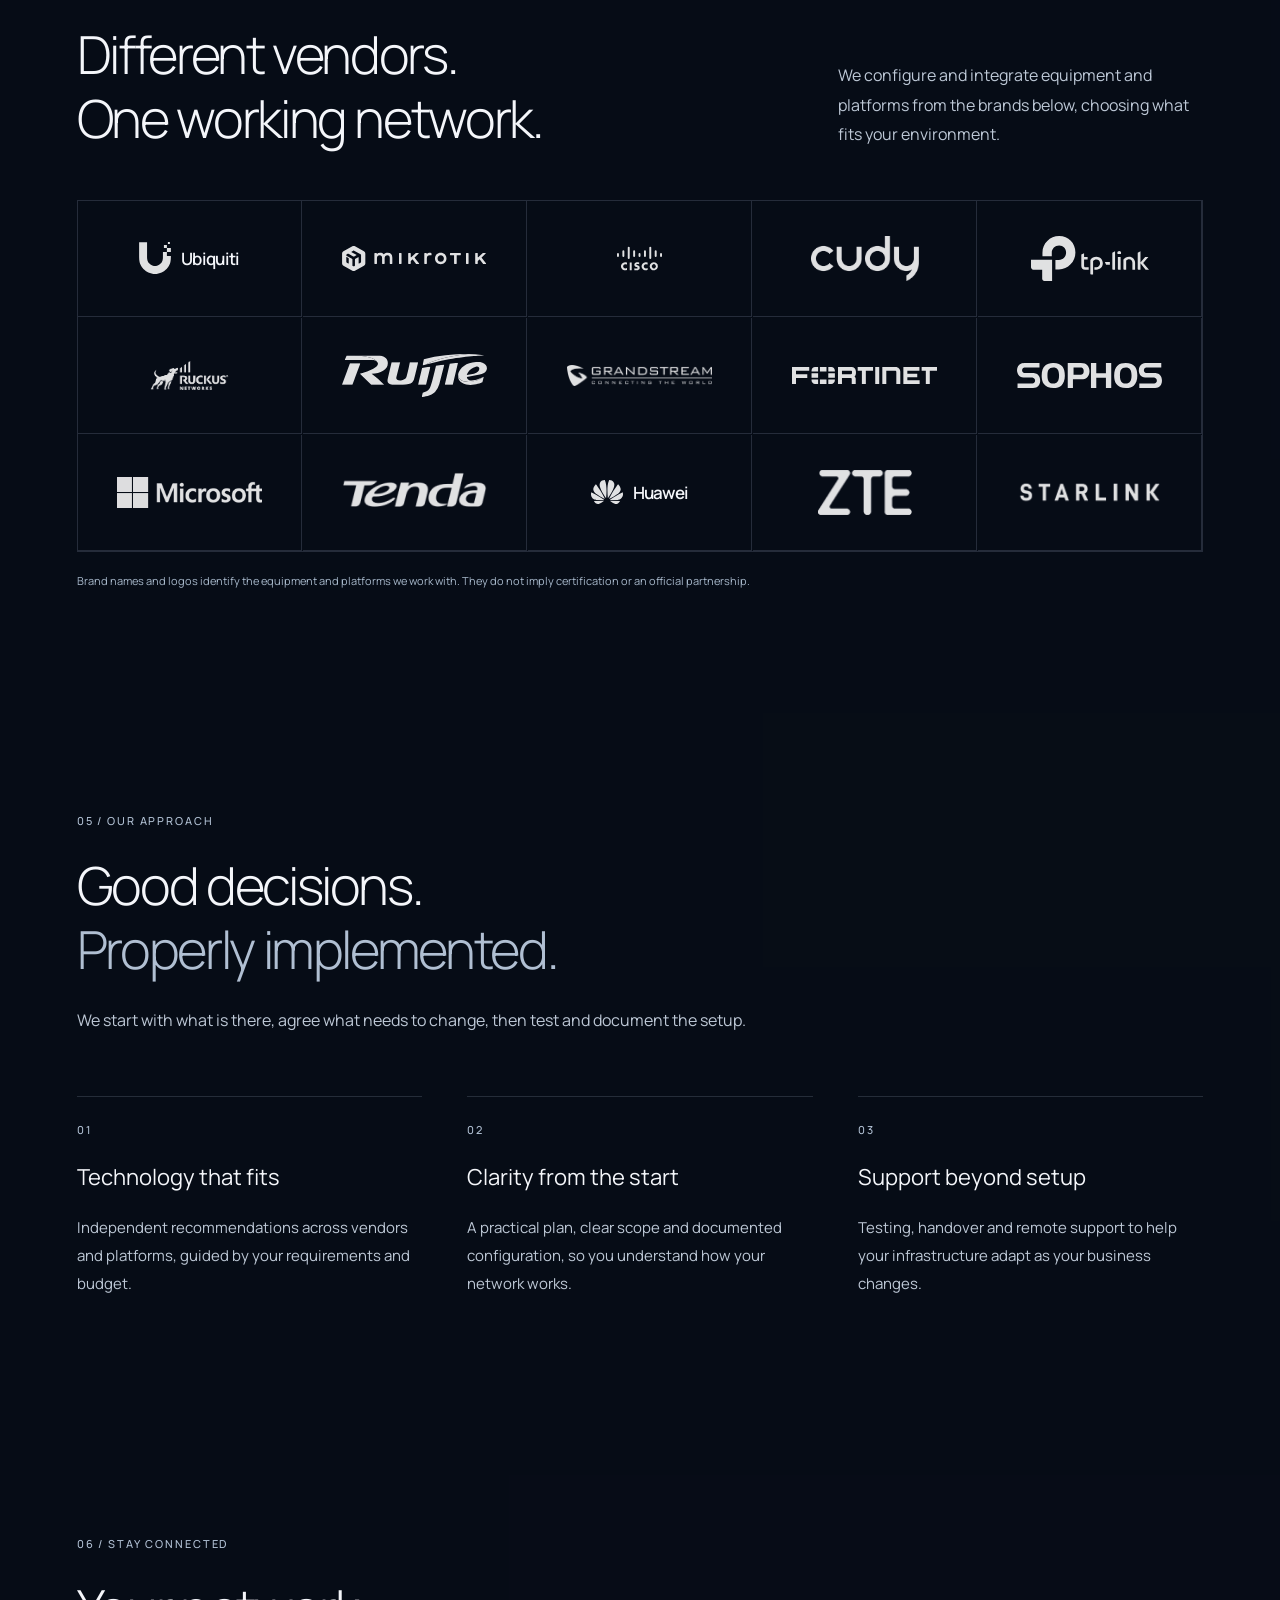
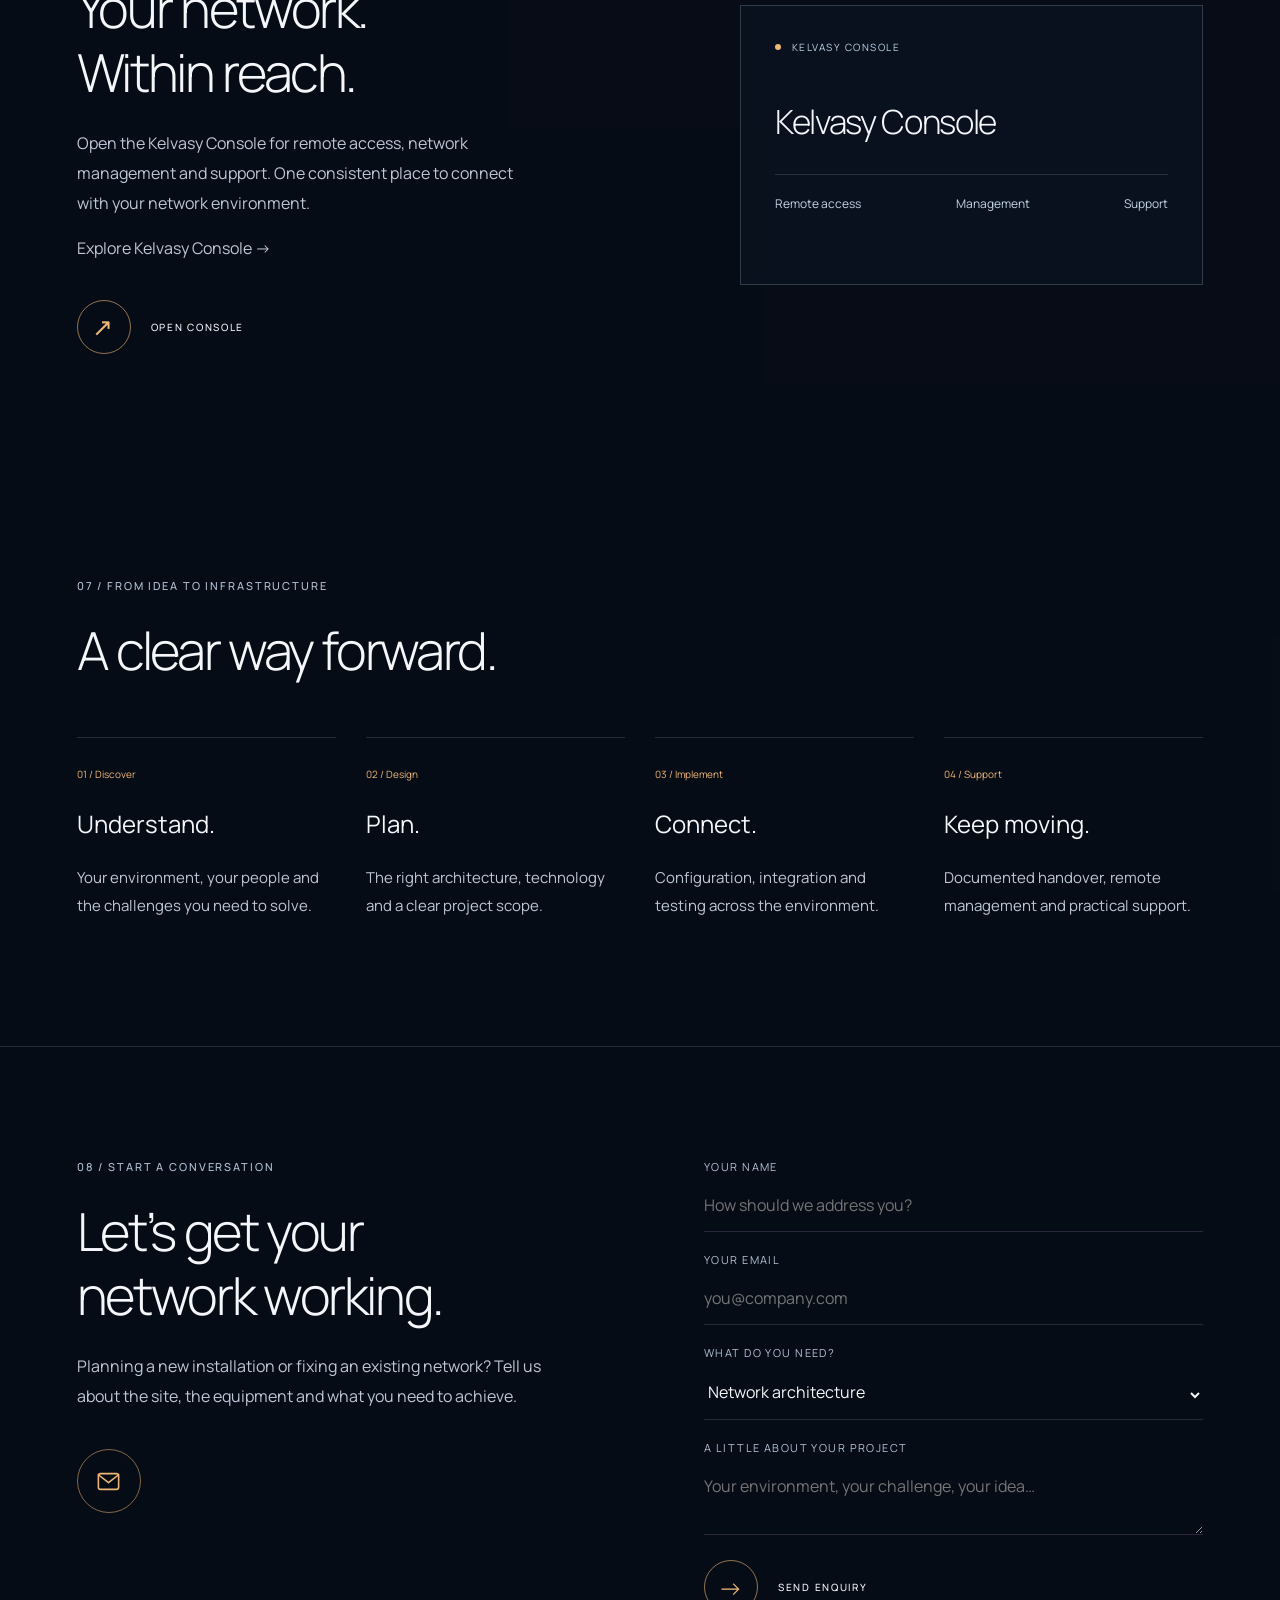
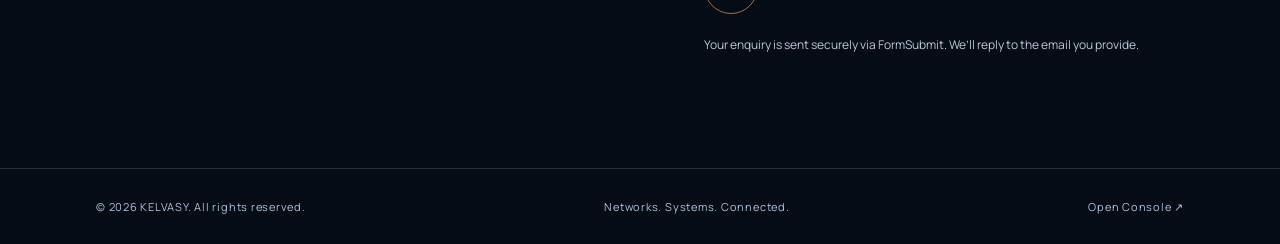
==== commit 50c2d55c: "Add Kelvasy search metadata, emblem and Console landing page" ====
--- a/index.html
+++ b/index.html
@@ -1,5 +1,14 @@
 <!doctype html>
-<html lang="en"><head><meta charset="utf-8"><meta name="viewport" content="width=device-width,initial-scale=1"><title>Kelvasy — Networks. Systems. Connected.</title><meta name="description" content="Network design, school LAN and Wi-Fi, RADIUS, PPPoE, hotspots, firewalls and business telephony. Kelvasy connects and supports your whole environment."><meta name="theme-color" content="#100a19"><link rel="icon" href="logo.png">
+<html lang="en"><head><meta name="google-site-verification" content="ZyK1AAJpsFJIOo3A32F_zLYo7eeZIJfEsocagrClBa0"><meta charset="utf-8"><meta name="viewport" content="width=device-width,initial-scale=1"><title>Kelvasy | Network Solutions &amp; Kelvasy Console</title><meta name="description" content="Network design, school LAN and Wi-Fi, RADIUS, PPPoE, hotspots, firewalls and business telephony. Kelvasy connects and supports your whole environment."><meta name="theme-color" content="#100a19"><link rel="icon" type="image/png" sizes="192x192" href="/favicon.png">
+<link rel="apple-touch-icon" href="/favicon.png">
+<link rel="canonical" href="https://kelvasy.com/">
+<meta name="robots" content="index,follow,max-image-preview:large">
+<meta property="og:type" content="website"><meta property="og:site_name" content="Kelvasy">
+<meta property="og:title" content="Kelvasy — Networks. Systems. Connected.">
+<meta property="og:description" content="Network design, school LAN and Wi-Fi, RADIUS, PPPoE, hotspots, security and business telephony. Discover our work and Kelvasy Console.">
+<meta property="og:url" content="https://kelvasy.com/"><meta property="og:image" content="https://kelvasy.com/logo.png"><meta property="og:image:alt" content="Kelvasy emblem">
+<meta name="twitter:card" content="summary"><meta name="twitter:title" content="Kelvasy — Network Solutions"><meta name="twitter:description" content="Networks, systems, security and business telephony. Explore Kelvasy and Kelvasy Console."><meta name="twitter:image" content="https://kelvasy.com/logo.png">
+<script type="application/ld+json">{"@context": "https://schema.org", "@graph": [{"@type": "Organization", "@id": "https://kelvasy.com/#organization", "name": "Kelvasy", "url": "https://kelvasy.com/", "logo": "https://kelvasy.com/logo.png", "email": "kelly@bdc.co.zw", "description": "Kelvasy designs, connects, secures and supports networks and systems, including LAN, Wi-Fi, RADIUS, PPPoE, hotspots, firewalls and business telephony."}, {"@type": "WebSite", "@id": "https://kelvasy.com/#website", "name": "Kelvasy", "url": "https://kelvasy.com/", "publisher": {"@id": "https://kelvasy.com/#organization"}}, {"@type": "WebPage", "@id": "https://kelvasy.com/#webpage", "url": "https://kelvasy.com/", "name": "Kelvasy | Network Solutions & Kelvasy Console", "isPartOf": {"@id": "https://kelvasy.com/#website"}, "about": {"@id": "https://kelvasy.com/#organization"}}]}</script>
 <style>
 @import url('https://fonts.googleapis.com/css2?family=Manrope:wght@300;400;500;600&display=swap');
 :root{--ink:#f5eff8;--muted:#bfb3c9;--accent:#efb776;--line:#e8c8ff29;--base:#100a19}*{box-sizing:border-box}html{scroll-behavior:smooth;scroll-padding-top:30px}body{margin:0;background:var(--base);color:var(--ink);font-family:Manrope,'Segoe UI',sans-serif;font-weight:400}a{color:inherit;text-decoration:none}button,input,select,textarea{font:inherit}button{color:inherit}a:focus-visible,button:focus-visible,input:focus-visible,select:focus-visible,textarea:focus-visible{outline:2px solid var(--accent);outline-offset:5px}::selection{background:#80547f;color:#fff}.skip{position:fixed;top:-70px;z-index:90;background:#100a19;padding:14px}.skip:focus{top:0}header{position:absolute;inset:0 0 auto;z-index:20;padding:34px 5.2vw;display:flex;align-items:center;gap:35px;justify-content:space-between}.brand{display:flex;align-items:center;gap:13px;font-size:23px;letter-spacing:.25em;font-weight:500}.brand img{width:38px;height:38px;object-fit:contain}.nav{display:flex;gap:34px;align-items:center;margin-left:auto}.nav a,.eyebrow,.circle-link,.section-num,.hero-foot{font-size:10px;letter-spacing:.17em;text-transform:uppercase;font-weight:500}.nav a{padding:12px 0;position:relative}.nav a:hover{color:var(--accent)}.header-actions{display:flex;gap:23px;align-items:center}.email-icon{display:grid;place-items:center;width:36px;height:36px}.email-icon svg{width:21px;height:21px}.email-icon:hover{color:var(--accent)}.menu-toggle{display:grid;place-content:center;gap:6px;width:32px;height:32px;border:0;background:none;cursor:pointer}.menu-toggle span{display:block;width:25px;height:1px;background:currentColor}.menu-toggle span:last-child{width:18px;justify-self:end}.menu-panel{position:absolute;top:96px;right:5.2vw;min-width:240px;padding:20px 30px;background:#201328fa;border:1px solid var(--line);box-shadow:0 20px 60px #0006}.menu-panel[hidden]{display:none}.menu-panel a{display:block;padding:12px 0;font-size:14px}.menu-panel a:hover{color:var(--accent)}
@@ -76,7 +85,7 @@
 <article class="service-row"><span class="number">05</span><div><h3>Voice & business telephony</h3><p>PABX, SIP trunks and IP phones, with extensions and call routing set up for your team.</p></div><div class="tags">PABX configuration · VoIP integration<br>IP phones · Extensions & call routing<br>SIP trunks · Testing & troubleshooting</div><span class="arrow" aria-hidden="true">↗</span></article>
 <article class="service-row"><span class="number">06</span><div><h3>Management & support</h3><p>Find the fault, improve performance and keep your configuration documented.</p></div><div class="tags">Network assessment · Diagnostics<br>Performance tuning · Remote management<br>Documentation · Ongoing support</div><span class="arrow" aria-hidden="true">↗</span></article></section>
 <section class="section projects" id="projects"><span class="section-num">03 / Project work</span><div class="section-top"><h2>Networks with<br>a job to do.</h2><p>Practical work across access networks, learning environments, business infrastructure and security.</p></div><div class="project-grid"><article class="project"><div class="project-art installation-image"><img src="project-router-switching.jpg" alt="MikroTik RouterBOARD and TP-Link switch in a network rack" loading="lazy" width="736" height="550"><span>01 / Subscriber access</span></div><div class="project-body"><p class="eyebrow">Subscriber access</p><h3>RADIUS, PPPoE & hotspots</h3><p>Manage who gets online and how they connect. RADIUS authentication, PPPoE profiles and hotspot access configured around your network.</p><ul><li>Authentication & accounting</li><li>User profiles & bandwidth limits</li><li>Captive portals & voucher access</li></ul><a class="text-link" href="#contact">Discuss a similar project <span aria-hidden="true">↗</span></a></div></article><article class="project"><div class="project-art installation-image"><img src="project-network-cabinet.jpg" alt="Wall-mounted network cabinet with connected equipment" loading="lazy" width="736" height="550"><span>02 / Education</span></div><div class="project-body"><p class="eyebrow">Education</p><h3>School LAN & campus Wi-Fi</h3><p>Connect classrooms, computer labs and administration. Plan coverage for learning spaces, separate student and staff access, and manage shared internet capacity.</p><ul><li>Classrooms, labs & offices</li><li>Staff, student & guest networks</li><li>Coverage & bandwidth planning</li></ul><a class="text-link" href="#contact">Discuss a similar project <span aria-hidden="true">↗</span></a></div></article><article class="project"><div class="project-art installation-image"><img src="project-rack-connectivity.jpg" alt="Rack switching and patch-panel connections" loading="lazy" width="736" height="550"><span>03 / Business infrastructure</span></div><div class="project-body"><p class="eyebrow">Business infrastructure</p><h3>Office LAN & site connectivity</h3><p>Give your team a dependable working network. Structured cabling, switching and wireless brought together with organised racks and clear documentation.</p><ul><li>Cabling, switching & VLANs</li><li>Multi-site links & failover</li><li>Testing & documented handover</li></ul><a class="text-link" href="#contact">Discuss a similar project <span aria-hidden="true">↗</span></a></div></article><article class="project"><div class="project-art installation-image"><img src="project-fibre-distribution.jpg" alt="Fibre distribution tray with routed fibre strands" loading="lazy" width="736" height="550"><span>04 / Infrastructure detail</span></div><div class="project-body"><p class="eyebrow">Physical infrastructure</p><h3>Fibre & network distribution</h3><p>Organised fibre termination and distribution connect the physical network. Careful routing and accessible connections make the installation easier to maintain.</p><ul><li>Fibre termination & distribution</li><li>Organised cable routing</li><li>Accessible network connections</li></ul><a class="text-link" href="#contact">Discuss a similar project <span aria-hidden="true">↗</span></a></div></article></div></section><section class="section portfolio" id="portfolio"><span class="section-num">Project details / Portal work</span><div class="section-top"><h2>A familiar welcome.<br>On every network.</h2><p>Examples of branded hotspot interfaces and access experiences from our work.</p></div><div class="portal-grid"><article class="portal-card"><a class="portal-frame mobile-crop" href="project-although-here-portal.jpg" target="_blank" rel="noopener" aria-label="View Although Here project image in full"><img src="project-although-here-portal.jpg" alt="Although Here hotspot portal" loading="lazy" width="540" height="1080"><span class="photo-expand" aria-hidden="true">↗</span></a><div class="portal-caption"><p class="eyebrow">Although Here</p><h3>Voucher hotspot portal</h3><p>Access-code login with a site-specific identity.</p></div></article><article class="portal-card"><a class="portal-frame dynamic-crop" href="project-dynamic-hotspot.jpg" target="_blank" rel="noopener" aria-label="View Dynamic Wi-Fi project image in full"><img src="project-dynamic-hotspot.jpg" alt="Dynamic Wi-Fi hotspot portal" loading="lazy" width="540" height="1080"><span class="photo-expand" aria-hidden="true">↗</span></a><div class="portal-caption"><p class="eyebrow">Dynamic Wi-Fi</p><h3>Hotspot access & plans</h3><p>A mobile portal showing voucher access, plans and support links.</p></div></article><article class="portal-card" id="school-hotspot"><a class="portal-frame school-photo" href="project-school-screen.png" target="_blank" rel="noopener" aria-label="View Admiral Tait School project image in full"><img src="project-school-screen.png" alt="Admiral Tait School hotspot portal" loading="lazy" width="540" height="1080"><span class="photo-expand" aria-hidden="true">↗</span></a><div class="portal-caption"><p class="eyebrow">Admiral Tait School</p><h3>School hotspot access</h3><p>A school-branded access portal shown on the installation laptop.</p></div></article><article class="portal-card"><a class="portal-frame health-preview" href="project-health-centre-preview.jpg" target="_blank" rel="noopener" aria-label="View Sarudzai Health Centre project image in full"><img src="project-health-centre-preview.jpg" alt="Sarudzai Health Centre hotspot portal" loading="lazy" width="540" height="1080"><span class="photo-expand" aria-hidden="true">↗</span></a><div class="portal-caption"><p class="eyebrow">Sarudzai Health Centre</p><h3>Branded portal preview</h3><p>Portal design preview. RouterOS template placeholders are visible in this capture.</p></div></article></div></section><section class="section vendors" id="vendors"><span class="section-num">04 / Equipment & platforms</span><div class="section-top"><h2>Different vendors.<br>One working network.</h2><p>We configure and integrate equipment and platforms from the brands below, choosing what fits your environment.</p></div><div class="vendor-grid" aria-label="Vendors we work with"><div class="vendor vendor-ubiquiti"><img src="[data-uri]" alt="Ubiquiti" loading="lazy" decoding="async" width="160" height="52"><span>Ubiquiti</span></div><div class="vendor vendor-mikrotik"><img src="[data-uri]" alt="MikroTik" loading="lazy" decoding="async" width="160" height="52"></div><div class="vendor vendor-cisco"><img src="[data-uri]" alt="Cisco" loading="lazy" decoding="async" width="160" height="52"></div><div class="vendor vendor-cudy"><img src="[data-uri]" alt="Cudy" loading="lazy" decoding="async" width="160" height="52"></div><div class="vendor vendor-tplink"><img src="[data-uri]" alt="TP-Link" loading="lazy" decoding="async" width="160" height="52"></div><div class="vendor vendor-ruckus"><img src="[data-uri]" alt="RUCKUS" loading="lazy" decoding="async" width="160" height="52"></div><div class="vendor vendor-ruijie"><img src="[data-uri]" alt="Ruijie" loading="lazy" decoding="async" width="160" height="52"></div><div class="vendor vendor-grandstream"><img src="[data-uri]" alt="Grandstream" loading="lazy" decoding="async" width="160" height="52"></div><div class="vendor vendor-fortinet"><img src="[data-uri]" alt="Fortinet" loading="lazy" decoding="async" width="160" height="52"></div><div class="vendor vendor-sophos"><img src="[data-uri]" alt="Sophos" loading="lazy" decoding="async" width="160" height="52"></div><div class="vendor vendor-microsoft"><img src="[data-uri]" alt="Microsoft" loading="lazy" decoding="async" width="160" height="52"></div><div class="vendor vendor-tenda"><img src="[data-uri]" alt="Tenda" loading="lazy" decoding="async" width="160" height="52"></div><div class="vendor vendor-huawei"><img src="[data-uri]" alt="Huawei" loading="lazy" decoding="async" width="160" height="52"><span>Huawei</span></div><div class="vendor vendor-zte"><img src="[data-uri]" alt="ZTE" loading="lazy" decoding="async" width="160" height="52"></div><div class="vendor vendor-starlink"><img src="[data-uri]" alt="Starlink" loading="lazy" decoding="async" width="160" height="52"></div></div><p class="vendor-note">Brand names and logos identify the equipment and platforms we work with. They do not imply certification or an official partnership.</p></section><section class="section" id="approach"><span class="section-num">05 / Our approach</span><h2>Good decisions.<br><span class="muted">Properly implemented.</span></h2><p class="section-lead">We start with what is there, agree what needs to change, then test and document the setup.</p><div class="principles"><article><span class="section-num">01</span><h3>Technology that fits</h3><p>Independent recommendations across vendors and platforms, guided by your requirements and budget.</p></article><article><span class="section-num">02</span><h3>Clarity from the start</h3><p>A practical plan, clear scope and documented configuration, so you understand how your network works.</p></article><article><span class="section-num">03</span><h3>Support beyond setup</h3><p>Testing, handover and remote support to help your infrastructure adapt as your business changes.</p></article></div></section>
-<section class="section workspace" id="workspace"><div class="workspace-grid"><div><span class="section-num">06 / Stay connected</span><h2>Your network.<br>Within reach.</h2><p>Open the Kelvasy Console for remote access, network management and support. One consistent place to connect with your network environment.</p><a class="circle-link" href="https://app.kelvasy.com"><span class="circle" aria-hidden="true">↗</span>Open Console</a></div><div class="workspace-visual"><div class="status"><i aria-hidden="true"></i>Kelvasy Console</div><div class="workspace-url">Kelvasy Console</div><div class="workspace-details"><span>Remote access</span><span>Management</span><span>Support</span></div></div></div></section>
+<section class="section workspace" id="workspace"><div class="workspace-grid"><div><span class="section-num">06 / Stay connected</span><h2>Your network.<br>Within reach.</h2><p>Open the Kelvasy Console for remote access, network management and support. One consistent place to connect with your network environment.</p><p><a href="/console.html">Explore Kelvasy Console →</a></p><a class="circle-link" href="https://app.kelvasy.com"><span class="circle" aria-hidden="true">↗</span>Open Console</a></div><div class="workspace-visual"><div class="status"><i aria-hidden="true"></i>Kelvasy Console</div><div class="workspace-url">Kelvasy Console</div><div class="workspace-details"><span>Remote access</span><span>Management</span><span>Support</span></div></div></div></section>
 <section class="section" id="process"><span class="section-num">07 / From idea to infrastructure</span><h2>A clear way forward.</h2><div class="steps"><article class="step"><span>01 / Discover</span><h3>Understand.</h3><p>Your environment, your people and the challenges you need to solve.</p></article><article class="step"><span>02 / Design</span><h3>Plan.</h3><p>The right architecture, technology and a clear project scope.</p></article><article class="step"><span>03 / Implement</span><h3>Connect.</h3><p>Configuration, integration and testing across the environment.</p></article><article class="step"><span>04 / Support</span><h3>Keep moving.</h3><p>Documented handover, remote management and practical support.</p></article></div></section>
 <section class="section contact" id="contact"><div class="contact-grid"><div><span class="section-num">08 / Start a conversation</span><h2>Let’s get your<br>network working.</h2><p>Planning a new installation or fixing an existing network? Tell us about the site, the equipment and what you need to achieve.</p><a class="email-icon contact-email" href="mailto:kelly@bdc.co.zw" aria-label="Email Kelly" title="Email Kelly"><svg viewBox="0 0 24 24" fill="none" stroke="currentColor" stroke-width="1.4" stroke-linecap="round" stroke-linejoin="round" aria-hidden="true"><rect x="3" y="5" width="18" height="14" rx="2"/><path d="m3 6 9 7 9-7"/></svg></a></div><form id="contact-form" action="https://formsubmit.co/kelly@bdc.co.zw" method="POST"><input type="text" name="_honey" class="form-trap" tabindex="-1" autocomplete="off" aria-hidden="true"><input type="hidden" name="_subject" value="Kelvasy website enquiry"><div class="field"><label for="name">Your name</label><input id="name" name="name" autocomplete="name" placeholder="How should we address you?" required></div><div class="field"><label for="reply">Your email</label><input id="reply" name="email" type="email" autocomplete="email" placeholder="you@company.com" required></div><div class="field"><label for="service">What do you need?</label><select id="service" name="service"><option>Network architecture</option><option>RADIUS, PPPoE & hotspots</option><option>School LAN & campus Wi-Fi</option><option>Connectivity & wireless</option><option>Security & access</option><option>Systems & integration</option><option>PABX, VoIP & IP phones</option><option>Management & support</option><option>Let’s discuss</option></select></div><div class="field"><label for="message">A little about your project</label><textarea id="message" name="message" placeholder="Your environment, your challenge, your idea…" required></textarea></div><button class="circle-link submit" type="submit"><span class="circle" aria-hidden="true">→</span>Send enquiry</button><p class="form-note">Your enquiry is sent securely via FormSubmit. We’ll reply to the email you provide.</p><p class="form-status" id="form-status" role="status" aria-live="polite"></p></form></div></section></main>
 <footer><span>© <span id="year"></span> KELVASY. All rights reserved.</span><span>Networks. Systems. Connected.</span><a href="https://app.kelvasy.com">Open Console ↗</a></footer>
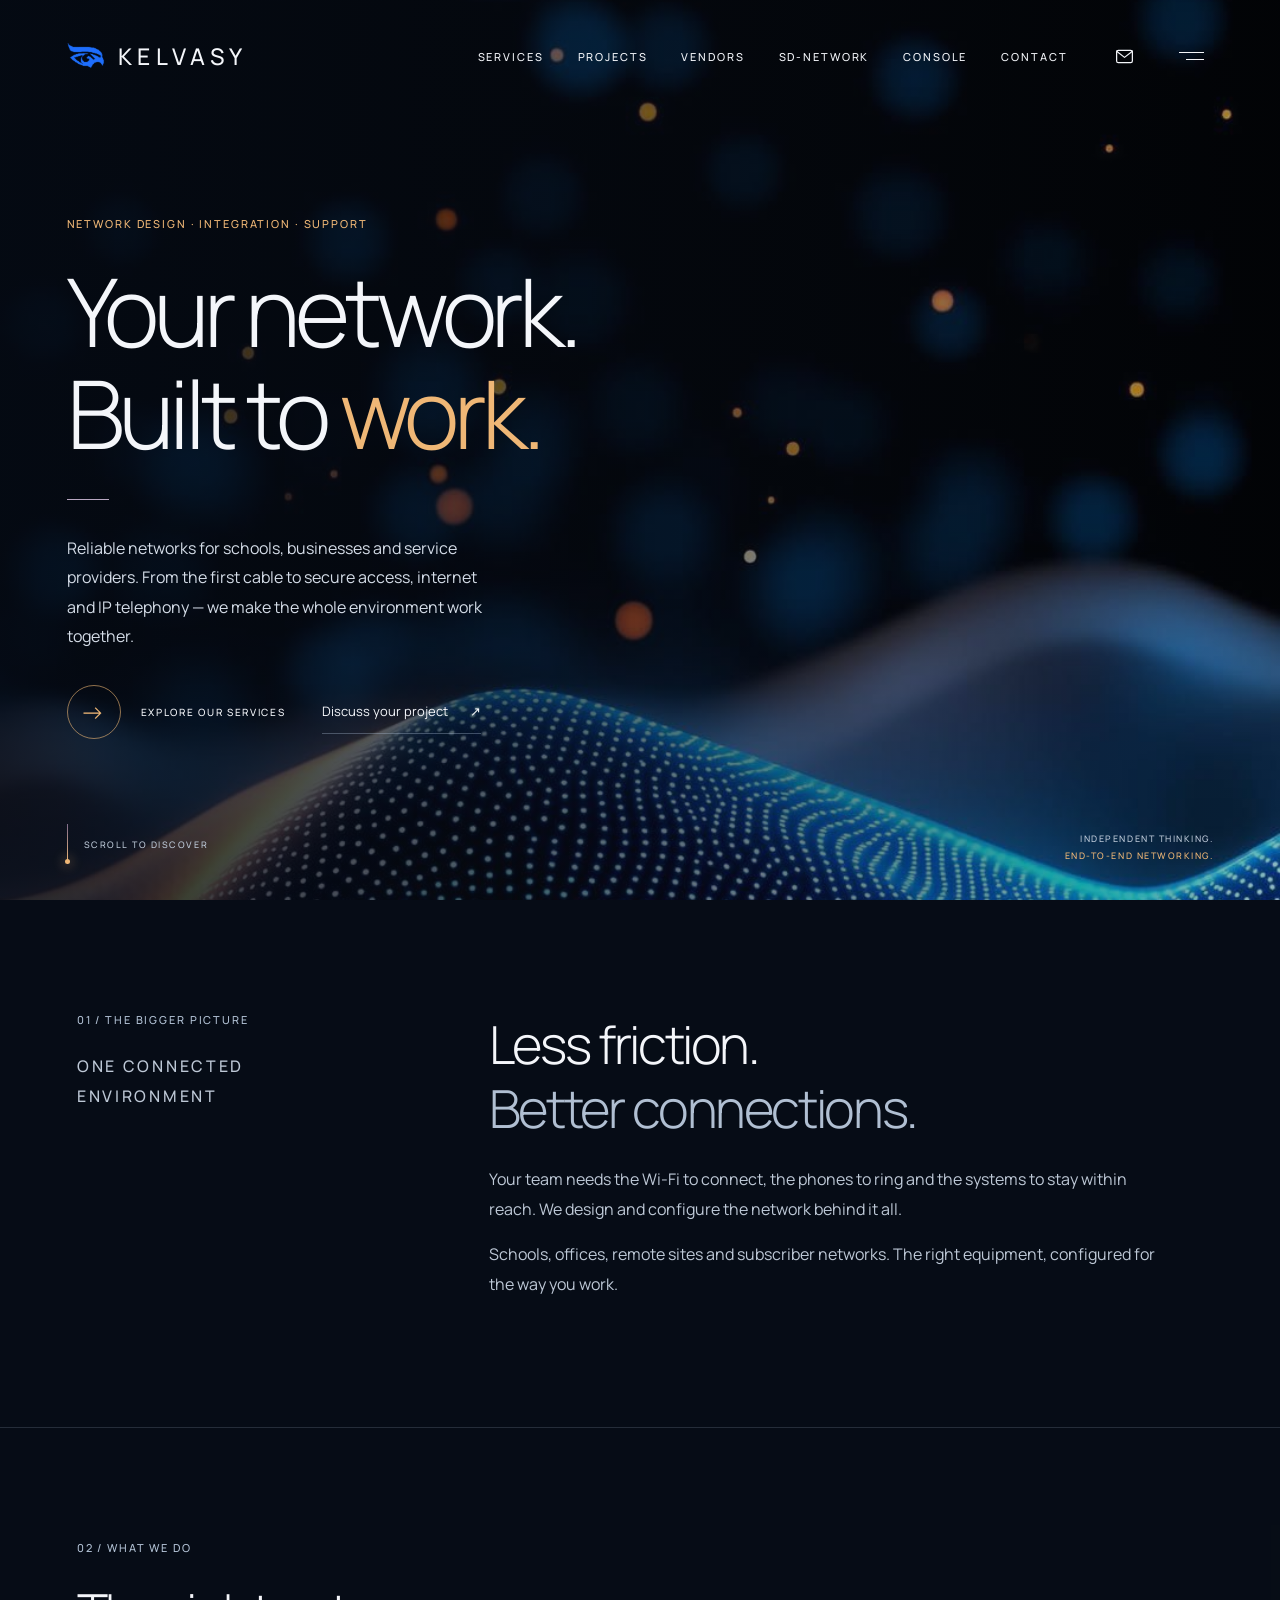
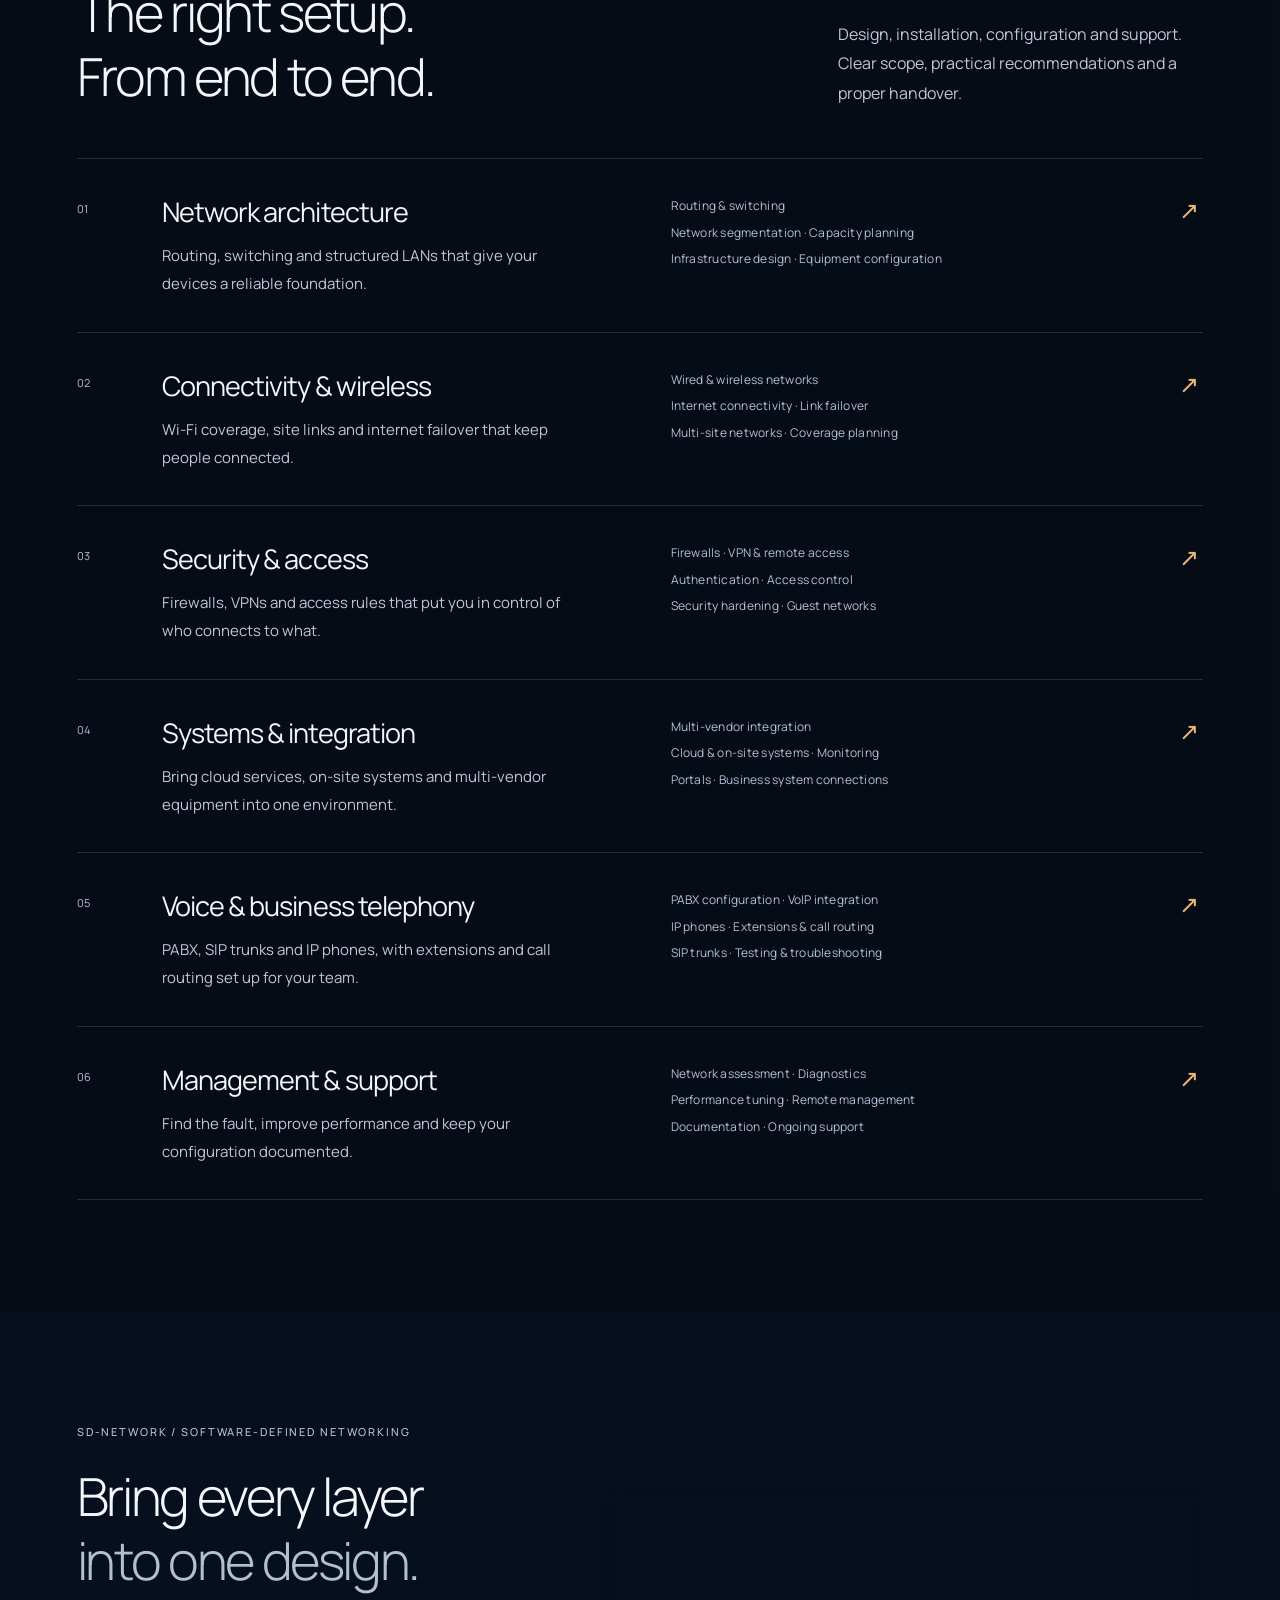
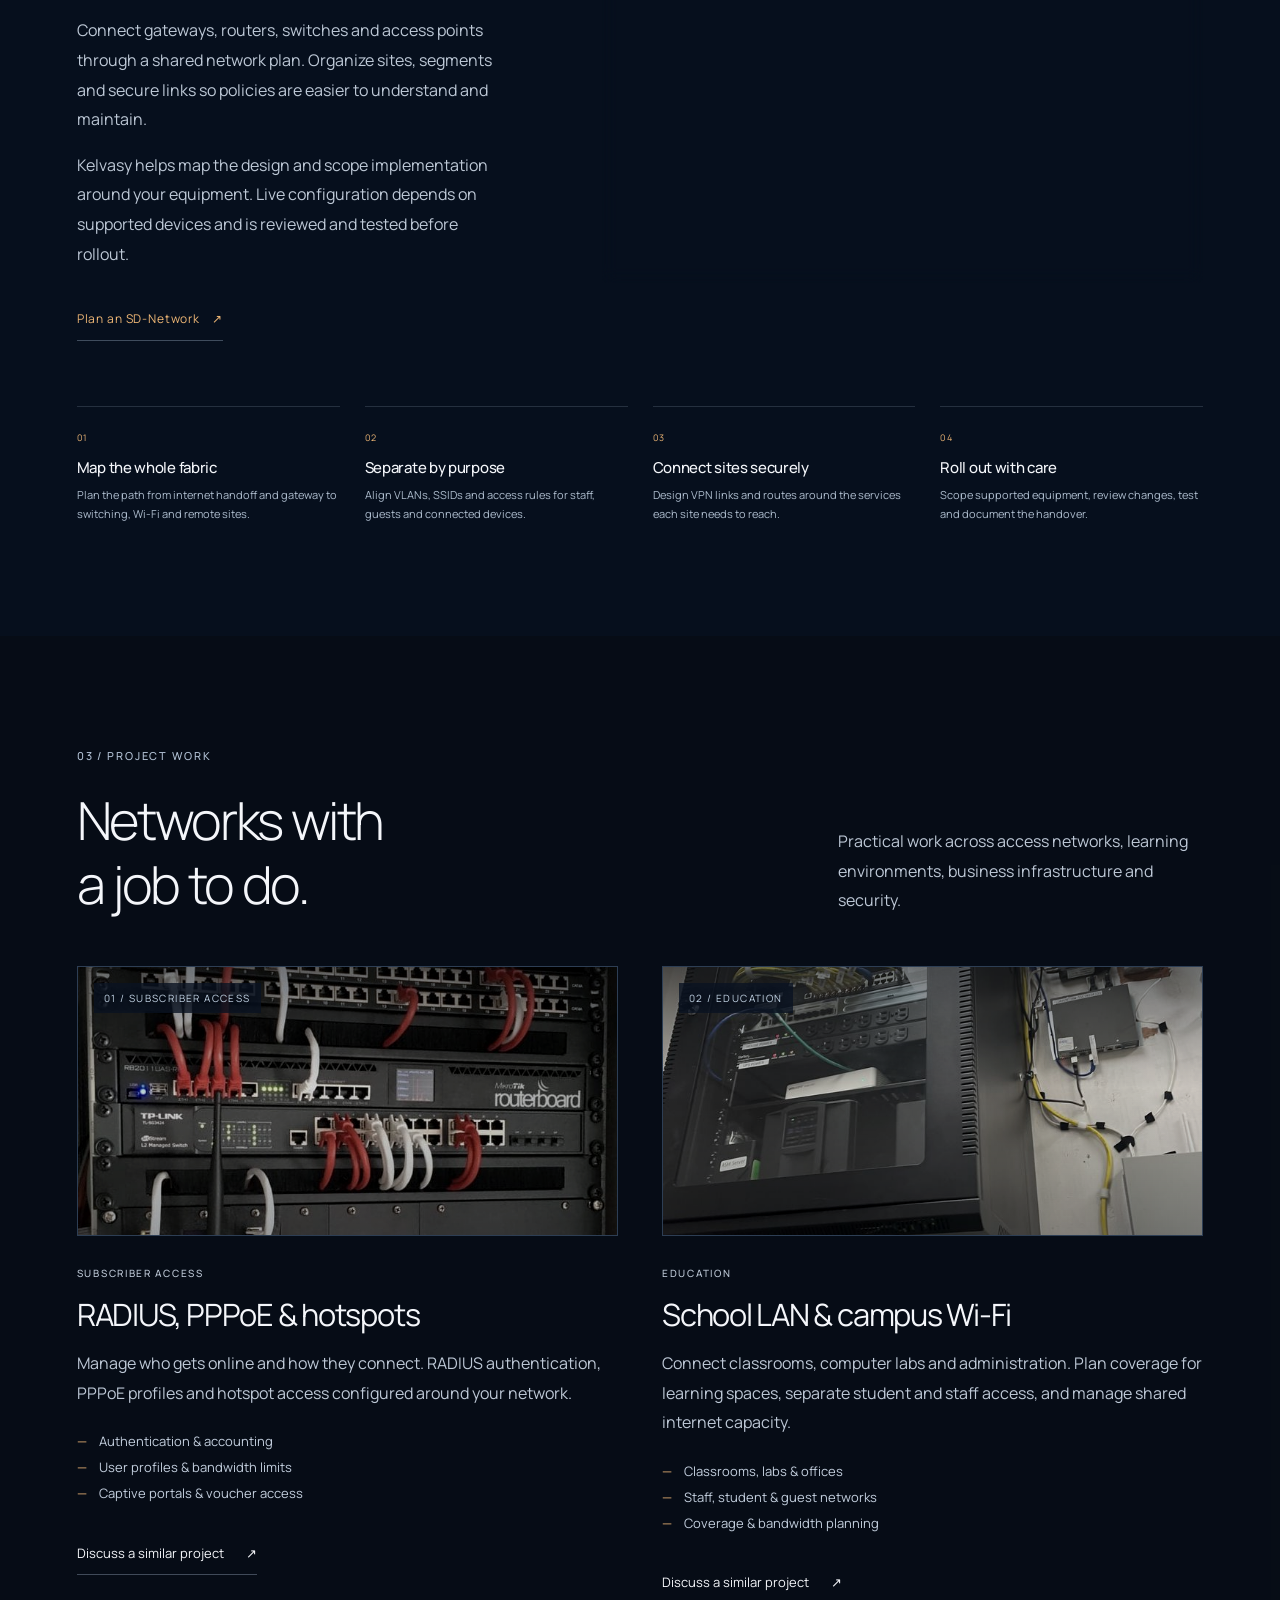
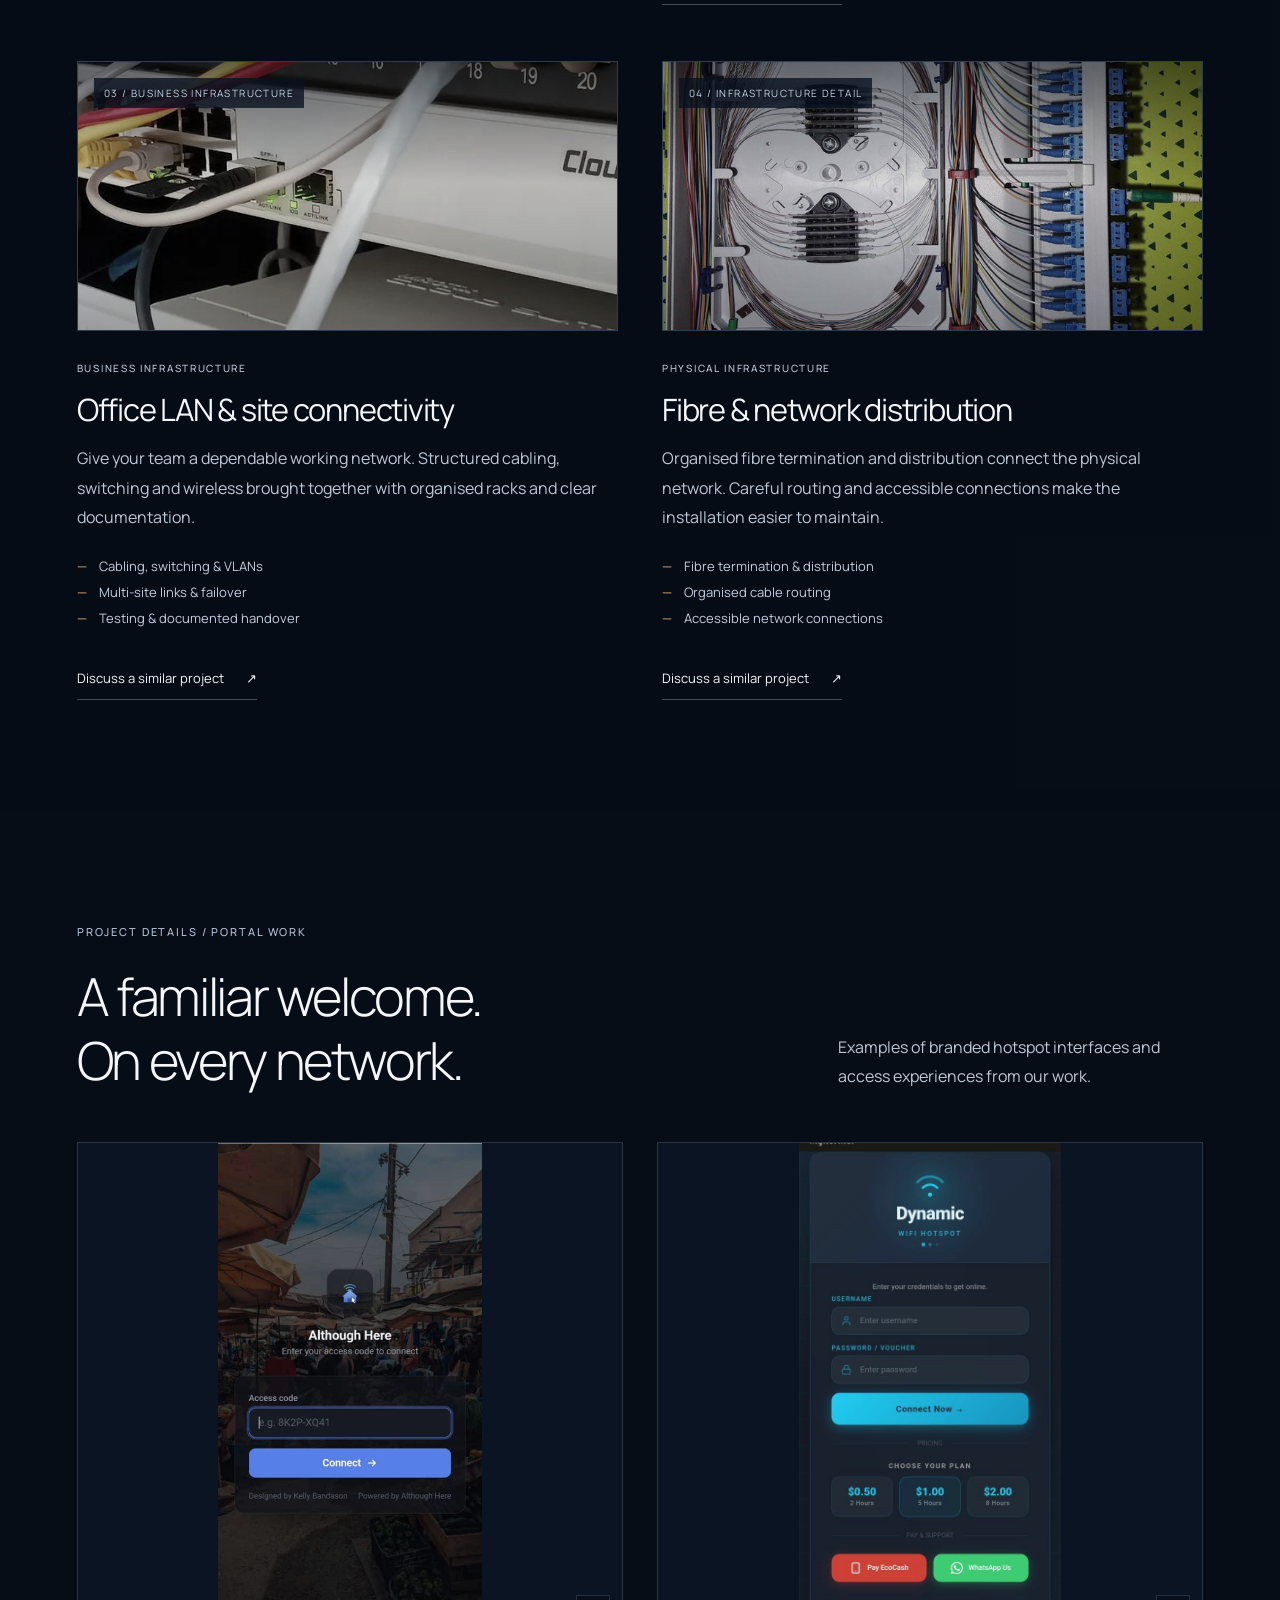
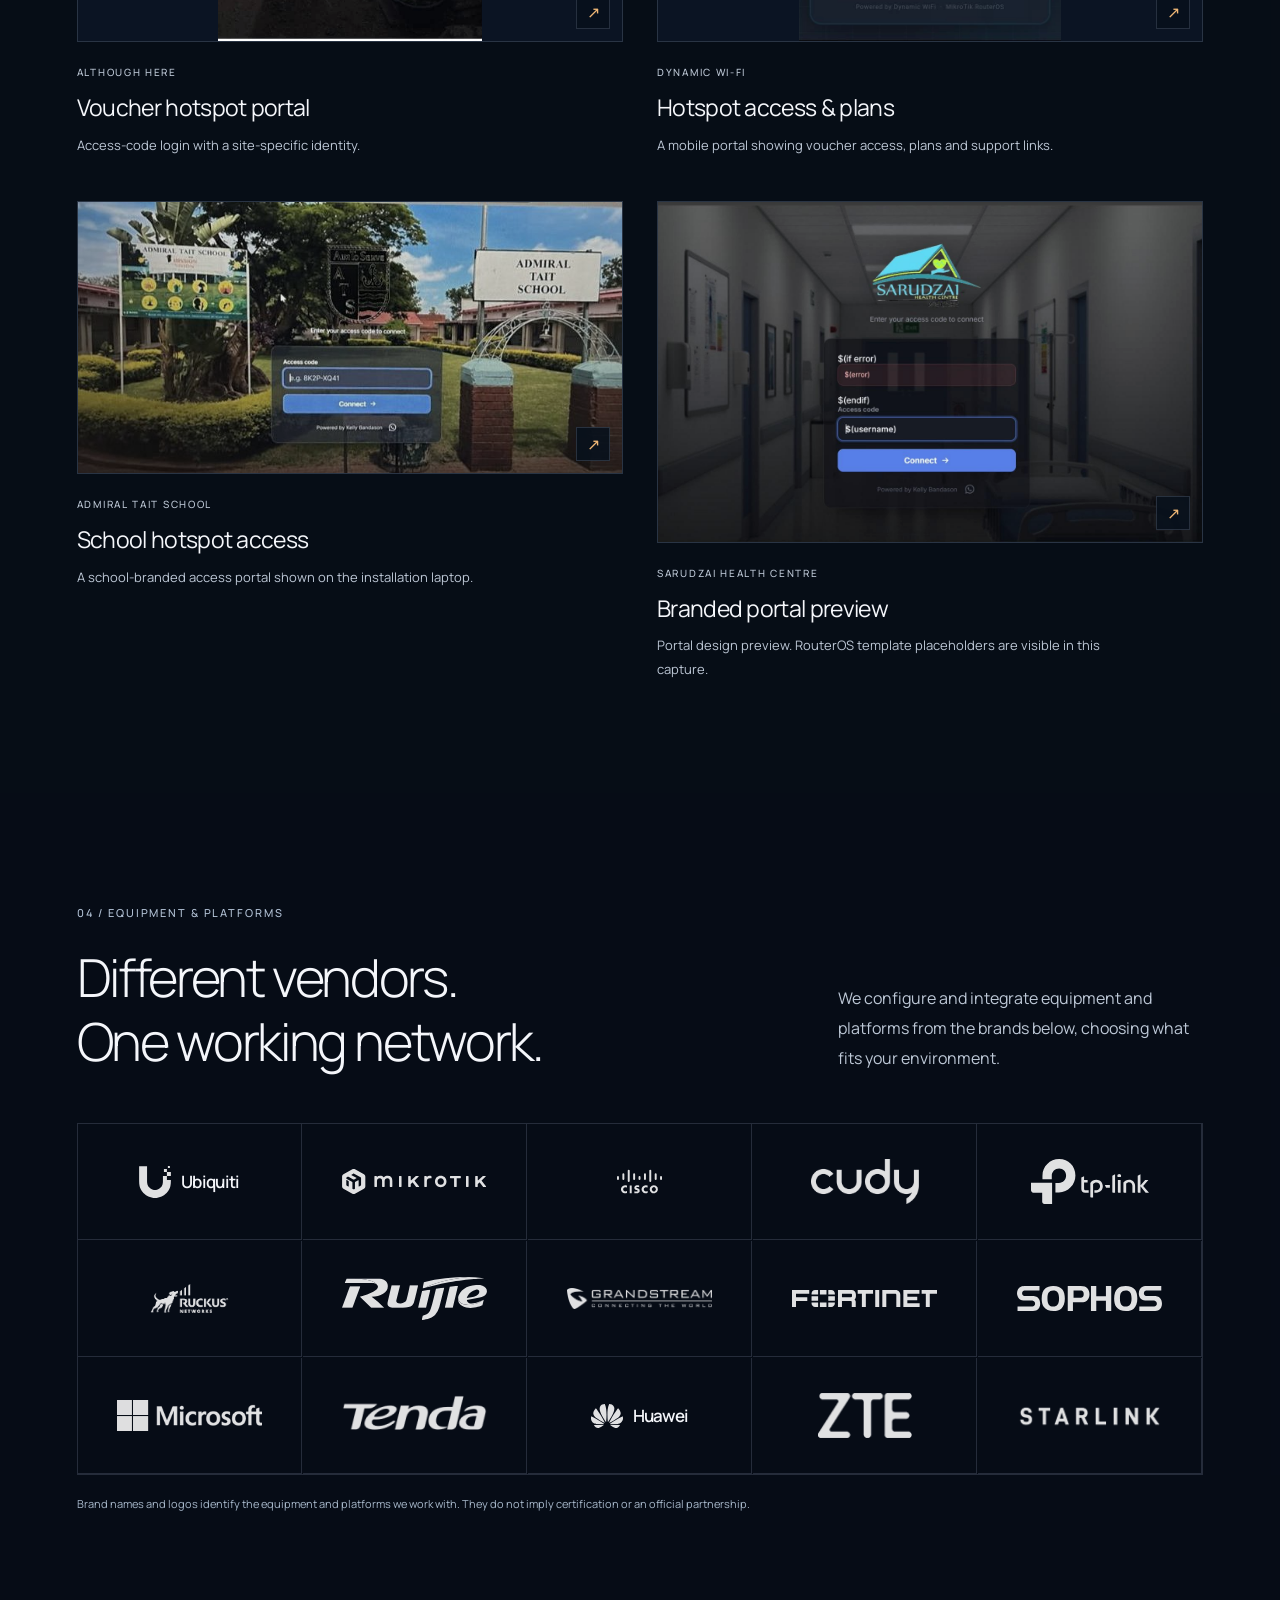
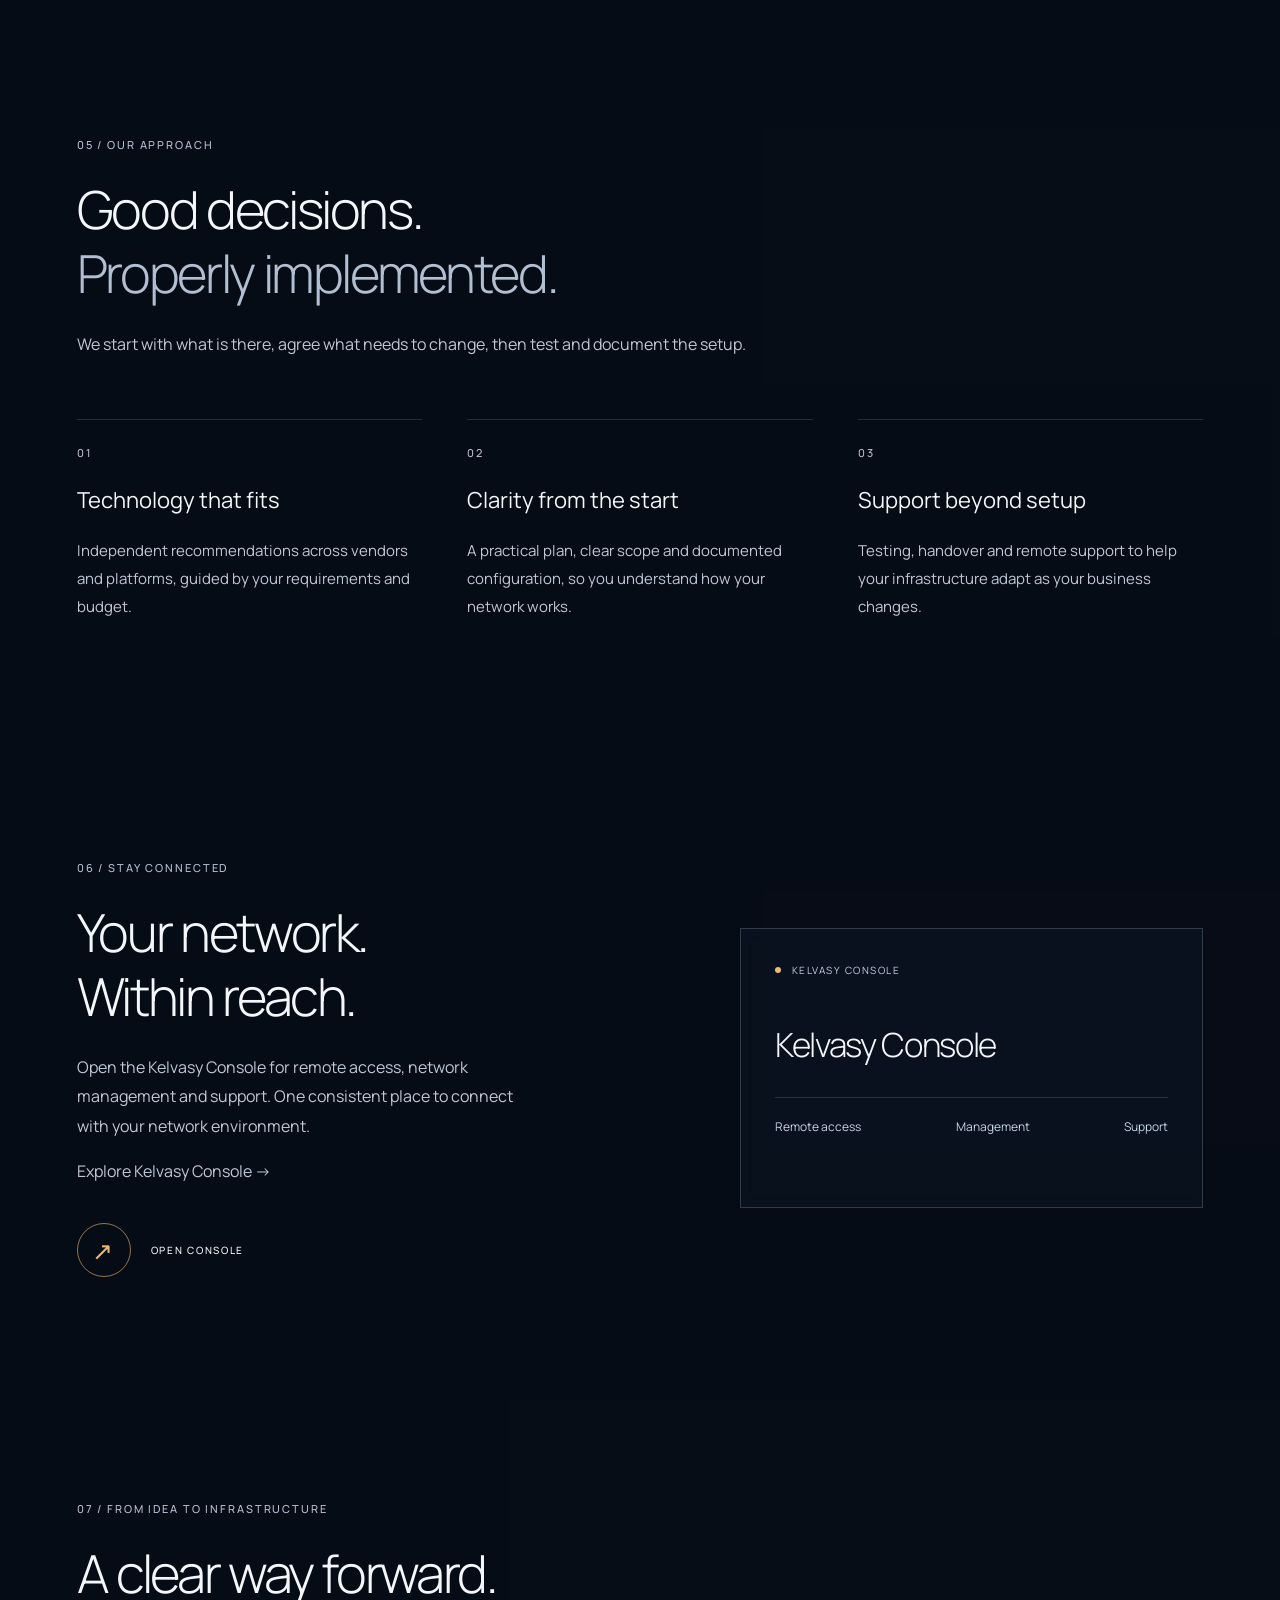
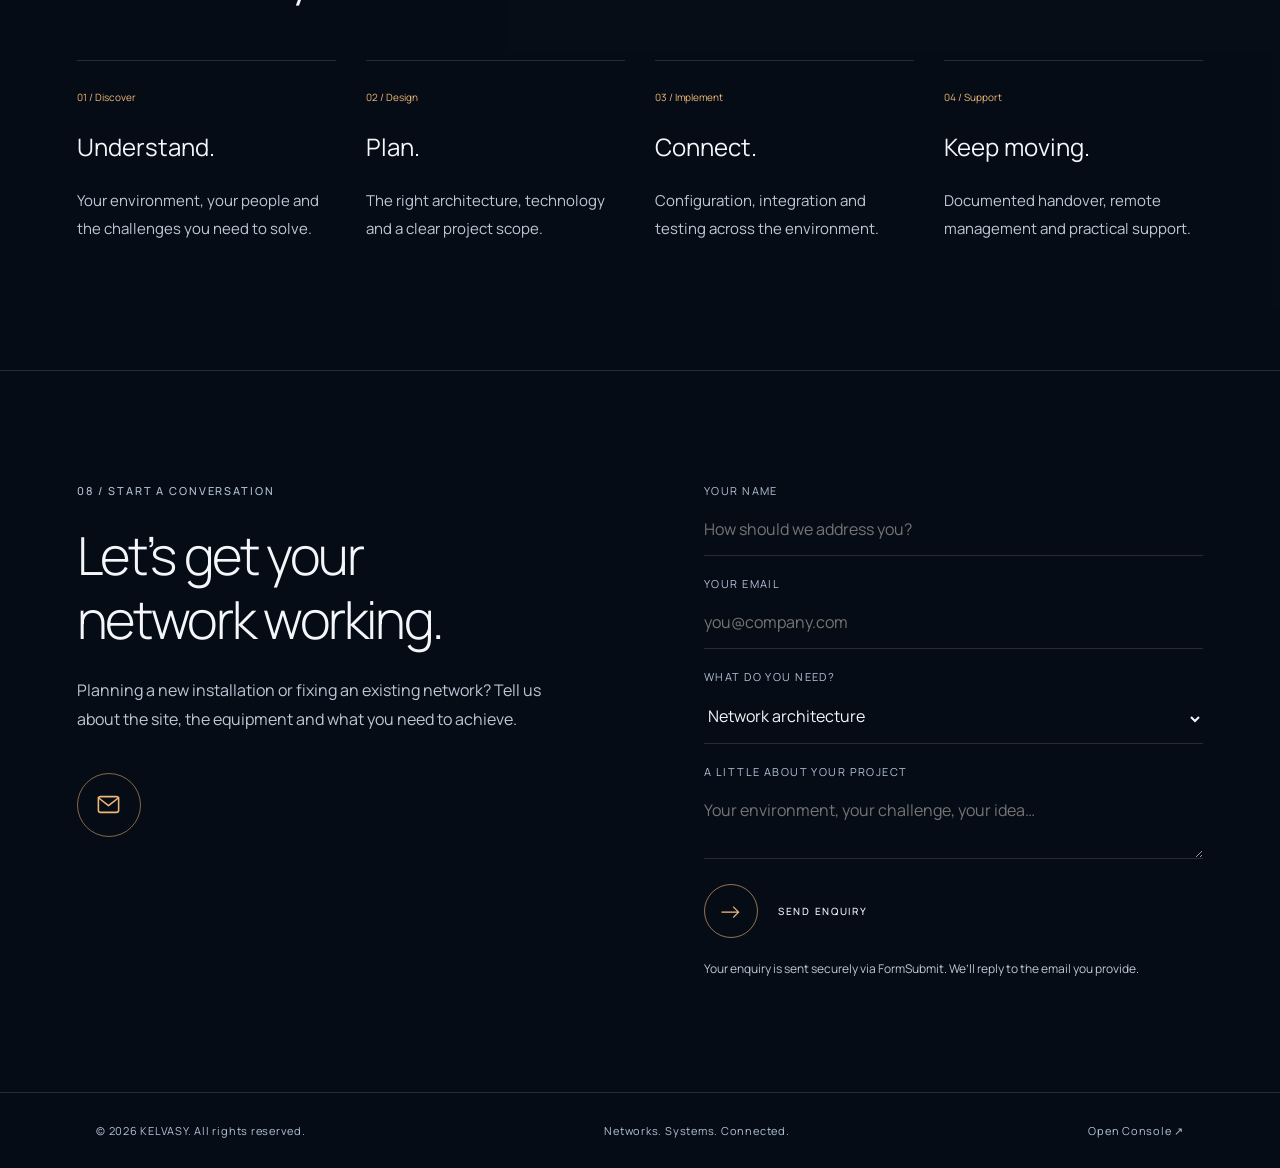
==== commit 9ab3e3f2: "Add SD-Network section to Kelvasy website" ====
--- a/index.html
+++ b/index.html
@@ -1,5 +1,5 @@
 <!doctype html>
-<html lang="en"><head><meta name="google-site-verification" content="ZyK1AAJpsFJIOo3A32F_zLYo7eeZIJfEsocagrClBa0"><meta charset="utf-8"><meta name="viewport" content="width=device-width,initial-scale=1"><title>Kelvasy | Network Solutions &amp; Kelvasy Console</title><meta name="description" content="Network design, school LAN and Wi-Fi, RADIUS, PPPoE, hotspots, firewalls and business telephony. Kelvasy connects and supports your whole environment."><meta name="theme-color" content="#100a19"><link rel="icon" type="image/png" sizes="192x192" href="/favicon.png">
+<html lang="en"><head><meta name="google-site-verification" content="ZyK1AAJpsFJIOo3A32F_zLYo7eeZIJfEsocagrClBa0"><meta charset="utf-8"><meta name="viewport" content="width=device-width,initial-scale=1"><title>Kelvasy | Network Solutions &amp; Kelvasy Console</title><meta name="description" content="Network design, Wi-Fi, firewalls, VPNs and SD-Network planning across gateways, switches and access points. Kelvasy connects and supports your whole environment."><meta name="theme-color" content="#100a19"><link rel="icon" type="image/png" sizes="192x192" href="/favicon.png">
 <link rel="apple-touch-icon" href="/favicon.png">
 <link rel="canonical" href="https://kelvasy.com/">
 <meta name="robots" content="index,follow,max-image-preview:large">
@@ -73,8 +73,17 @@
 .portfolio{background:#070d17c4}.portal-grid{display:grid;grid-template-columns:repeat(4,1fr);gap:28px}.portal-frame{display:block;position:relative;height:390px;overflow:hidden;border:1px solid var(--line);background:#0b1423;isolation:isolate}.portal-frame img{display:block;width:100%;height:100%;object-fit:contain;filter:saturate(.8) contrast(1.025);transition:filter .25s}.portal-frame:hover img{filter:saturate(1) contrast(1.025)}.mobile-crop img{position:absolute;top:-13.5%;height:115%;object-fit:cover}.dynamic-crop img{position:absolute;top:-10.8%;height:117%;object-fit:cover}.school-photo img{object-fit:cover;object-position:42% center;filter:saturate(.65) contrast(1.03) brightness(.88)}.health-preview img{object-fit:contain}.photo-expand{position:absolute;right:12px;bottom:12px;z-index:2;background:#07101ce0;border:1px solid var(--line);width:34px;height:34px;display:grid;place-items:center;color:var(--accent)}.portal-caption{padding-top:22px}.portal-caption .eyebrow{font-size:10px;margin-bottom:12px;line-height:1.7}.portal-caption h3{font-size:23px;line-height:1.25;letter-spacing:-.03em;font-weight:400;margin:0 0 12px}.portal-caption p{font-size:13px;line-height:1.8;margin:0}
 @media(max-width:1100px){.portal-grid{grid-template-columns:repeat(2,1fr);gap:40px 26px}.portal-frame{height:430px}.mobile-crop img,.dynamic-crop img{object-fit:contain}.mobile-crop img{top:-14%;height:117%}.dynamic-crop img{top:-11%;height:117%}}
 @media(max-width:600px){.installation-image{height:220px}.portal-grid{grid-template-columns:1fr;gap:38px}.portal-frame{height:auto;aspect-ratio:4/5}.mobile-crop,.dynamic-crop{aspect-ratio:1/1.65;max-width:360px}.school-photo,.health-preview{aspect-ratio:4/3}.portal-caption h3{font-size:26px}.portal-caption p{font-size:14px}.school-photo img{object-fit:cover;object-position:center}.mobile-crop img,.dynamic-crop img{object-fit:cover}}
-.portal-grid{grid-template-columns:repeat(2,minmax(0,1fr));gap:44px 34px}.portal-frame{height:500px}.mobile-crop img,.dynamic-crop img{object-fit:contain}.school-photo,.health-preview{height:auto;aspect-ratio:16/10}.school-photo img{object-fit:cover;object-position:44% 48%}.health-preview img{object-fit:cover}.portal-caption p{max-width:460px}@media(max-width:600px){.portal-grid{grid-template-columns:1fr}.portal-frame{height:auto}.mobile-crop,.dynamic-crop{aspect-ratio:1/1.65}.mobile-crop img,.dynamic-crop img{object-fit:cover}.school-photo,.health-preview{aspect-ratio:4/3}}/* Frame the school installation screen without the laptop or room. */ .school-photo{aspect-ratio:2!important;overflow:hidden}.school-photo img{position:absolute;width:154%;max-width:none;height:174%;left:-12.6%;top:-35.7%;object-fit:fill;filter:saturate(.7) contrast(1.03) brightness(.92)}.school-photo img{position:static;width:100%;height:100%;max-width:100%;object-fit:cover}.school-photo{aspect-ratio:2!important}</style></head><body><div class="site-film" aria-hidden="true"><video id="background-film" muted loop playsinline preload="none" poster="console-background.png"><source data-src="network-motion.mp4" type="video/mp4"></video></div><a class="skip" href="#main">Skip to content</a>
-<header><a class="brand" href="#top" aria-label="Kelvasy home"><img src="logo.png" alt="">KELVASY</a><nav class="nav" aria-label="Main navigation"><a href="#services">Services</a><a href="#projects">Projects</a><a href="#vendors">Vendors</a><a href="#workspace">Console</a><a href="#contact">Contact</a></nav><div class="header-actions"><a class="email-icon" href="mailto:kelly@bdc.co.zw" aria-label="Email Kelly" title="Email Kelly"><svg viewBox="0 0 24 24" fill="none" stroke="currentColor" stroke-width="1.4" stroke-linecap="round" stroke-linejoin="round" aria-hidden="true"><rect x="3" y="5" width="18" height="14" rx="2"/><path d="m3 6 9 7 9-7"/></svg></a><button class="menu-toggle" aria-label="Open navigation menu" aria-expanded="false" aria-controls="menu"><span></span><span></span></button></div><nav class="menu-panel" id="menu" aria-label="Quick navigation" hidden><a href="#services">Explore services</a><a href="#projects">Our projects</a><a href="#vendors">Equipment & vendors</a><a href="#workspace">Kelvasy Console</a><a href="#contact">Start a conversation</a><a href="https://app.kelvasy.com">Open Console ↗</a></nav></header>
+.portal-grid{grid-template-columns:repeat(2,minmax(0,1fr));gap:44px 34px}.portal-frame{height:500px}.mobile-crop img,.dynamic-crop img{object-fit:contain}.school-photo,.health-preview{height:auto;aspect-ratio:16/10}.school-photo img{object-fit:cover;object-position:44% 48%}.health-preview img{object-fit:cover}.portal-caption p{max-width:460px}@media(max-width:600px){.portal-grid{grid-template-columns:1fr}.portal-frame{height:auto}.mobile-crop,.dynamic-crop{aspect-ratio:1/1.65}.mobile-crop img,.dynamic-crop img{object-fit:cover}.school-photo,.health-preview{aspect-ratio:4/3}}/* Frame the school installation screen without the laptop or room. */ .school-photo{aspect-ratio:2!important;overflow:hidden}.school-photo img{position:absolute;width:154%;max-width:none;height:174%;left:-12.6%;top:-35.7%;object-fit:fill;filter:saturate(.7) contrast(1.03) brightness(.92)}.school-photo img{position:static;width:100%;height:100%;max-width:100%;object-fit:cover}.school-photo{aspect-ratio:2!important}
+/* SD-Network feature section */
+.sdn{background:#07111fce}.sdn-grid{display:grid;grid-template-columns:.84fr 1.16fr;gap:7vw;align-items:center}.sdn-copy h2{margin-bottom:24px}.sdn-copy p{max-width:500px}.sdn-copy .text-link{display:inline-flex;gap:12px;align-items:center;margin-top:12px;color:var(--accent);font-size:12px;letter-spacing:.07em}
+.sdn-visual{padding:26px;border:1px solid #84b9e633;background:linear-gradient(145deg,#0a1729ed,#101e30d9);box-shadow:0 28px 70px #0003;backdrop-filter:blur(8px)}.sdn-visual-head{display:flex;justify-content:space-between;align-items:center;gap:15px;margin-bottom:28px;color:#b9cadb;font-size:9px;font-weight:600;letter-spacing:.16em}.sdn-badge{padding:7px 9px;border:1px solid #efb77644;color:#efc28c;letter-spacing:.1em}
+.sdn-flow{display:grid;grid-template-columns:1fr 24px 1.15fr 24px 1.2fr;align-items:center;gap:8px}.sdn-node{min-height:72px;padding:13px 14px;border:1px solid #9bb8d72b;background:#0b1422;color:#edf4fc;display:flex;flex-direction:column;justify-content:center;gap:8px}.sdn-node small,.sdn-remote small{color:#96abc1;font-size:8px;letter-spacing:.14em}.sdn-node strong,.sdn-remote strong{font-size:12px;font-weight:500;letter-spacing:-.01em}.sdn-node-accent{border-color:#efb77655;background:linear-gradient(135deg,#2c2530,#131e2d)}.sdn-connector{text-align:center;color:#efb776;font-size:18px}
+.sdn-branches{display:grid;grid-template-columns:repeat(3,1fr);gap:9px;margin:25px 0 15px}.sdn-segment{min-height:84px;padding:12px;border-top:1px solid #83b7e644;background:#0c1928;color:#e9f0f8;display:flex;flex-direction:column;gap:6px}.sdn-segment span{color:#efbd7d;font-size:8px;letter-spacing:.13em}.sdn-segment strong{font-size:11px;font-weight:500}.sdn-segment small{color:#9eafc2;font-size:9px}.sdn-remote{display:flex;justify-content:space-between;align-items:center;gap:14px;padding:13px 15px;border:1px solid #8c83c044;background:#17162a}.sdn-remote>span:first-child{display:grid;gap:5px}.sdn-vpn{font-size:9px;color:#c1b8ff;letter-spacing:.04em}.sdn-caption{font-size:9px!important;color:#91a4b9!important;margin:14px 0 0}
+.sdn-pillars{display:grid;grid-template-columns:repeat(4,1fr);gap:25px;margin-top:65px}.sdn-pillars article{border-top:1px solid var(--line);padding-top:17px}.sdn-pillars article>span{color:var(--accent);font-size:9px;letter-spacing:.14em}.sdn-pillars h3{font-size:15px;font-weight:500;letter-spacing:-.02em;margin:11px 0 7px}.sdn-pillars p{font-size:11px;line-height:1.75;margin:0;color:#aebdce}#sd-network:before{opacity:.08;background-position:center 55%}
+@media(max-width:900px){.sdn-grid{grid-template-columns:1fr;gap:38px}.sdn-copy p{max-width:690px}.sdn-pillars{grid-template-columns:repeat(2,1fr);gap:25px 35px}}
+@media(max-width:600px){.sdn-visual{padding:18px}.sdn-flow{grid-template-columns:1fr}.sdn-connector{transform:rotate(90deg);height:16px;line-height:16px}.sdn-branches{grid-template-columns:1fr;gap:7px;margin-top:18px}.sdn-segment{min-height:68px}.sdn-remote{align-items:start;flex-direction:column}.sdn-pillars{grid-template-columns:1fr;gap:20px;margin-top:42px}.sdn-pillars article{padding-top:14px}}
+</style></head><body><div class="site-film" aria-hidden="true"><video id="background-film" muted loop playsinline preload="none" poster="console-background.png"><source data-src="network-motion.mp4" type="video/mp4"></video></div><a class="skip" href="#main">Skip to content</a>
+<header><a class="brand" href="#top" aria-label="Kelvasy home"><img src="logo.png" alt="">KELVASY</a><nav class="nav" aria-label="Main navigation"><a href="#services">Services</a><a href="#projects">Projects</a><a href="#vendors">Vendors</a><a href="#sd-network">SD-Network</a><a href="#workspace">Console</a><a href="#contact">Contact</a></nav><div class="header-actions"><a class="email-icon" href="mailto:kelly@bdc.co.zw" aria-label="Email Kelly" title="Email Kelly"><svg viewBox="0 0 24 24" fill="none" stroke="currentColor" stroke-width="1.4" stroke-linecap="round" stroke-linejoin="round" aria-hidden="true"><rect x="3" y="5" width="18" height="14" rx="2"/><path d="m3 6 9 7 9-7"/></svg></a><button class="menu-toggle" aria-label="Open navigation menu" aria-expanded="false" aria-controls="menu"><span></span><span></span></button></div><nav class="menu-panel" id="menu" aria-label="Quick navigation" hidden><a href="#services">Explore services</a><a href="#projects">Our projects</a><a href="#vendors">Equipment & vendors</a><a href="#sd-network">SD-Network</a><a href="#workspace">Kelvasy Console</a><a href="#contact">Start a conversation</a><a href="https://app.kelvasy.com">Open Console ↗</a></nav></header>
 <main id="main"><section class="hero" id="top" aria-labelledby="hero-title"><div class="living-image" aria-hidden="true"></div><canvas id="energy" aria-hidden="true"></canvas><div class="hero-content"><p class="eyebrow">Network design · Integration · Support</p><h1 id="hero-title">Your network.<br>Built to <em>work.</em></h1><div class="fine-line"></div><p class="hero-copy">Reliable networks for schools, businesses and service providers. From the first cable to secure access, internet and IP telephony — we make the whole environment work together.</p><div class="hero-links"><a class="circle-link" href="#services"><span class="circle" aria-hidden="true">→</span>Explore our services</a><a class="text-link" href="#contact">Discuss your project <span aria-hidden="true">↗</span></a></div></div><div class="hero-foot"><a class="scroll-link" href="#overview"><span class="scroll-line" aria-hidden="true"></span>Scroll to discover</a><div class="signature">Independent thinking.<span>End-to-end networking.</span></div></div></section>
 <section class="section intro" id="overview"><div><span class="section-num">01 / The bigger picture</span><p class="eyebrow">One connected environment</p></div><div><h2>Less friction.<br><span class="muted">Better connections.</span></h2><p>Your team needs the Wi-Fi to connect, the phones to ring and the systems to stay within reach. We design and configure the network behind it all.</p><p>Schools, offices, remote sites and subscriber networks. The right equipment, configured for the way you work.</p></div></section>
 <section class="section services" id="services"><span class="section-num">02 / What we do</span><div class="section-top"><h2>The right setup.<br>From end to end.</h2><p>Design, installation, configuration and support. Clear scope, practical recommendations and a proper handover.</p></div>
@@ -84,23 +93,49 @@
 <article class="service-row"><span class="number">04</span><div><h3>Systems & integration</h3><p>Bring cloud services, on-site systems and multi-vendor equipment into one environment.</p></div><div class="tags">Multi-vendor integration<br>Cloud & on-site systems · Monitoring<br>Portals · Business system connections</div><span class="arrow" aria-hidden="true">↗</span></article>
 <article class="service-row"><span class="number">05</span><div><h3>Voice & business telephony</h3><p>PABX, SIP trunks and IP phones, with extensions and call routing set up for your team.</p></div><div class="tags">PABX configuration · VoIP integration<br>IP phones · Extensions & call routing<br>SIP trunks · Testing & troubleshooting</div><span class="arrow" aria-hidden="true">↗</span></article>
 <article class="service-row"><span class="number">06</span><div><h3>Management & support</h3><p>Find the fault, improve performance and keep your configuration documented.</p></div><div class="tags">Network assessment · Diagnostics<br>Performance tuning · Remote management<br>Documentation · Ongoing support</div><span class="arrow" aria-hidden="true">↗</span></article></section>
+<section class="section sdn" id="sd-network" aria-labelledby="sdn-heading">
+<div class="sdn-grid"><div class="sdn-copy">
+<span class="section-num">SD-NETWORK / SOFTWARE-DEFINED NETWORKING</span>
+<h2 id="sdn-heading">Bring every layer<br><span class="muted">into one design.</span></h2>
+<p>Connect gateways, routers, switches and access points through a shared network plan. Organize sites, segments and secure links so policies are easier to understand and maintain.</p>
+<p>Kelvasy helps map the design and scope implementation around your equipment. Live configuration depends on supported devices and is reviewed and tested before rollout.</p>
+<a class="text-link" href="#contact">Plan an SD-Network <span aria-hidden="true">↗</span></a>
+</div><div class="sdn-visual" role="img" aria-label="Illustrative SD-Network blueprint connecting the internet through a site gateway and core switch to staff Wi-Fi, guest Wi-Fi and a secure remote site link">
+<div class="sdn-visual-head"><span>NETWORK BLUEPRINT</span><span class="sdn-badge">POLICY-LED DESIGN</span></div>
+<div class="sdn-flow"><div class="sdn-node"><small>WAN</small><strong>Internet</strong></div><span class="sdn-connector" aria-hidden="true">→</span><div class="sdn-node sdn-node-accent"><small>EDGE</small><strong>Site gateway</strong></div><span class="sdn-connector" aria-hidden="true">→</span><div class="sdn-node"><small>CORE</small><strong>Managed switch</strong></div></div>
+<div class="sdn-branches"><div class="sdn-segment"><span>VLAN 20</span><strong>Staff Wi-Fi</strong><small>Trusted access</small></div><div class="sdn-segment"><span>VLAN 30</span><strong>Guest Wi-Fi</strong><small>Internet only</small></div><div class="sdn-segment"><span>VLAN 40</span><strong>Devices</strong><small>Restricted services</small></div></div>
+<div class="sdn-remote"><span><small>SECURE LINK</small><strong>Remote site</strong></span><span class="sdn-vpn">Site-to-site VPN &nbsp;↗</span></div>
+<p class="sdn-caption">Illustrative blueprint · final design depends on equipment and site requirements</p>
+</div></div>
+<div class="sdn-pillars"><article><span>01</span><h3>Map the whole fabric</h3><p>Plan the path from internet handoff and gateway to switching, Wi-Fi and remote sites.</p></article><article><span>02</span><h3>Separate by purpose</h3><p>Align VLANs, SSIDs and access rules for staff, guests and connected devices.</p></article><article><span>03</span><h3>Connect sites securely</h3><p>Design VPN links and routes around the services each site needs to reach.</p></article><article><span>04</span><h3>Roll out with care</h3><p>Scope supported equipment, review changes, test and document the handover.</p></article></div>
+</section>
 <section class="section projects" id="projects"><span class="section-num">03 / Project work</span><div class="section-top"><h2>Networks with<br>a job to do.</h2><p>Practical work across access networks, learning environments, business infrastructure and security.</p></div><div class="project-grid"><article class="project"><div class="project-art installation-image"><img src="project-router-switching.jpg" alt="MikroTik RouterBOARD and TP-Link switch in a network rack" loading="lazy" width="736" height="550"><span>01 / Subscriber access</span></div><div class="project-body"><p class="eyebrow">Subscriber access</p><h3>RADIUS, PPPoE & hotspots</h3><p>Manage who gets online and how they connect. RADIUS authentication, PPPoE profiles and hotspot access configured around your network.</p><ul><li>Authentication & accounting</li><li>User profiles & bandwidth limits</li><li>Captive portals & voucher access</li></ul><a class="text-link" href="#contact">Discuss a similar project <span aria-hidden="true">↗</span></a></div></article><article class="project"><div class="project-art installation-image"><img src="project-network-cabinet.jpg" alt="Wall-mounted network cabinet with connected equipment" loading="lazy" width="736" height="550"><span>02 / Education</span></div><div class="project-body"><p class="eyebrow">Education</p><h3>School LAN & campus Wi-Fi</h3><p>Connect classrooms, computer labs and administration. Plan coverage for learning spaces, separate student and staff access, and manage shared internet capacity.</p><ul><li>Classrooms, labs & offices</li><li>Staff, student & guest networks</li><li>Coverage & bandwidth planning</li></ul><a class="text-link" href="#contact">Discuss a similar project <span aria-hidden="true">↗</span></a></div></article><article class="project"><div class="project-art installation-image"><img src="project-rack-connectivity.jpg" alt="Rack switching and patch-panel connections" loading="lazy" width="736" height="550"><span>03 / Business infrastructure</span></div><div class="project-body"><p class="eyebrow">Business infrastructure</p><h3>Office LAN & site connectivity</h3><p>Give your team a dependable working network. Structured cabling, switching and wireless brought together with organised racks and clear documentation.</p><ul><li>Cabling, switching & VLANs</li><li>Multi-site links & failover</li><li>Testing & documented handover</li></ul><a class="text-link" href="#contact">Discuss a similar project <span aria-hidden="true">↗</span></a></div></article><article class="project"><div class="project-art installation-image"><img src="project-fibre-distribution.jpg" alt="Fibre distribution tray with routed fibre strands" loading="lazy" width="736" height="550"><span>04 / Infrastructure detail</span></div><div class="project-body"><p class="eyebrow">Physical infrastructure</p><h3>Fibre & network distribution</h3><p>Organised fibre termination and distribution connect the physical network. Careful routing and accessible connections make the installation easier to maintain.</p><ul><li>Fibre termination & distribution</li><li>Organised cable routing</li><li>Accessible network connections</li></ul><a class="text-link" href="#contact">Discuss a similar project <span aria-hidden="true">↗</span></a></div></article></div></section><section class="section portfolio" id="portfolio"><span class="section-num">Project details / Portal work</span><div class="section-top"><h2>A familiar welcome.<br>On every network.</h2><p>Examples of branded hotspot interfaces and access experiences from our work.</p></div><div class="portal-grid"><article class="portal-card"><a class="portal-frame mobile-crop" href="project-although-here-portal.jpg" target="_blank" rel="noopener" aria-label="View Although Here project image in full"><img src="project-although-here-portal.jpg" alt="Although Here hotspot portal" loading="lazy" width="540" height="1080"><span class="photo-expand" aria-hidden="true">↗</span></a><div class="portal-caption"><p class="eyebrow">Although Here</p><h3>Voucher hotspot portal</h3><p>Access-code login with a site-specific identity.</p></div></article><article class="portal-card"><a class="portal-frame dynamic-crop" href="project-dynamic-hotspot.jpg" target="_blank" rel="noopener" aria-label="View Dynamic Wi-Fi project image in full"><img src="project-dynamic-hotspot.jpg" alt="Dynamic Wi-Fi hotspot portal" loading="lazy" width="540" height="1080"><span class="photo-expand" aria-hidden="true">↗</span></a><div class="portal-caption"><p class="eyebrow">Dynamic Wi-Fi</p><h3>Hotspot access & plans</h3><p>A mobile portal showing voucher access, plans and support links.</p></div></article><article class="portal-card" id="school-hotspot"><a class="portal-frame school-photo" href="project-school-screen.png" target="_blank" rel="noopener" aria-label="View Admiral Tait School project image in full"><img src="project-school-screen.png" alt="Admiral Tait School hotspot portal" loading="lazy" width="540" height="1080"><span class="photo-expand" aria-hidden="true">↗</span></a><div class="portal-caption"><p class="eyebrow">Admiral Tait School</p><h3>School hotspot access</h3><p>A school-branded access portal shown on the installation laptop.</p></div></article><article class="portal-card"><a class="portal-frame health-preview" href="project-health-centre-preview.jpg" target="_blank" rel="noopener" aria-label="View Sarudzai Health Centre project image in full"><img src="project-health-centre-preview.jpg" alt="Sarudzai Health Centre hotspot portal" loading="lazy" width="540" height="1080"><span class="photo-expand" aria-hidden="true">↗</span></a><div class="portal-caption"><p class="eyebrow">Sarudzai Health Centre</p><h3>Branded portal preview</h3><p>Portal design preview. RouterOS template placeholders are visible in this capture.</p></div></article></div></section><section class="section vendors" id="vendors"><span class="section-num">04 / Equipment & platforms</span><div class="section-top"><h2>Different vendors.<br>One working network.</h2><p>We configure and integrate equipment and platforms from the brands below, choosing what fits your environment.</p></div><div class="vendor-grid" aria-label="Vendors we work with"><div class="vendor vendor-ubiquiti"><img src="[data-uri]" alt="Ubiquiti" loading="lazy" decoding="async" width="160" height="52"><span>Ubiquiti</span></div><div class="vendor vendor-mikrotik"><img src="[data-uri]" alt="MikroTik" loading="lazy" decoding="async" width="160" height="52"></div><div class="vendor vendor-cisco"><img src="[data-uri]" alt="Cisco" loading="lazy" decoding="async" width="160" height="52"></div><div class="vendor vendor-cudy"><img src="[data-uri]" alt="Cudy" loading="lazy" decoding="async" width="160" height="52"></div><div class="vendor vendor-tplink"><img src="[data-uri]" alt="TP-Link" loading="lazy" decoding="async" width="160" height="52"></div><div class="vendor vendor-ruckus"><img src="[data-uri]" alt="RUCKUS" loading="lazy" decoding="async" width="160" height="52"></div><div class="vendor vendor-ruijie"><img src="[data-uri]" alt="Ruijie" loading="lazy" decoding="async" width="160" height="52"></div><div class="vendor vendor-grandstream"><img src="[data-uri]" alt="Grandstream" loading="lazy" decoding="async" width="160" height="52"></div><div class="vendor vendor-fortinet"><img src="[data-uri]" alt="Fortinet" loading="lazy" decoding="async" width="160" height="52"></div><div class="vendor vendor-sophos"><img src="[data-uri]" alt="Sophos" loading="lazy" decoding="async" width="160" height="52"></div><div class="vendor vendor-microsoft"><img src="[data-uri]" alt="Microsoft" loading="lazy" decoding="async" width="160" height="52"></div><div class="vendor vendor-tenda"><img src="[data-uri]" alt="Tenda" loading="lazy" decoding="async" width="160" height="52"></div><div class="vendor vendor-huawei"><img src="[data-uri]" alt="Huawei" loading="lazy" decoding="async" width="160" height="52"><span>Huawei</span></div><div class="vendor vendor-zte"><img src="[data-uri]" alt="ZTE" loading="lazy" decoding="async" width="160" height="52"></div><div class="vendor vendor-starlink"><img src="[data-uri]" alt="Starlink" loading="lazy" decoding="async" width="160" height="52"></div></div><p class="vendor-note">Brand names and logos identify the equipment and platforms we work with. They do not imply certification or an official partnership.</p></section><section class="section" id="approach"><span class="section-num">05 / Our approach</span><h2>Good decisions.<br><span class="muted">Properly implemented.</span></h2><p class="section-lead">We start with what is there, agree what needs to change, then test and document the setup.</p><div class="principles"><article><span class="section-num">01</span><h3>Technology that fits</h3><p>Independent recommendations across vendors and platforms, guided by your requirements and budget.</p></article><article><span class="section-num">02</span><h3>Clarity from the start</h3><p>A practical plan, clear scope and documented configuration, so you understand how your network works.</p></article><article><span class="section-num">03</span><h3>Support beyond setup</h3><p>Testing, handover and remote support to help your infrastructure adapt as your business changes.</p></article></div></section>
 <section class="section workspace" id="workspace"><div class="workspace-grid"><div><span class="section-num">06 / Stay connected</span><h2>Your network.<br>Within reach.</h2><p>Open the Kelvasy Console for remote access, network management and support. One consistent place to connect with your network environment.</p><p><a href="/console.html">Explore Kelvasy Console →</a></p><a class="circle-link" href="https://app.kelvasy.com"><span class="circle" aria-hidden="true">↗</span>Open Console</a></div><div class="workspace-visual"><div class="status"><i aria-hidden="true"></i>Kelvasy Console</div><div class="workspace-url">Kelvasy Console</div><div class="workspace-details"><span>Remote access</span><span>Management</span><span>Support</span></div></div></div></section>
 <section class="section" id="process"><span class="section-num">07 / From idea to infrastructure</span><h2>A clear way forward.</h2><div class="steps"><article class="step"><span>01 / Discover</span><h3>Understand.</h3><p>Your environment, your people and the challenges you need to solve.</p></article><article class="step"><span>02 / Design</span><h3>Plan.</h3><p>The right architecture, technology and a clear project scope.</p></article><article class="step"><span>03 / Implement</span><h3>Connect.</h3><p>Configuration, integration and testing across the environment.</p></article><article class="step"><span>04 / Support</span><h3>Keep moving.</h3><p>Documented handover, remote management and practical support.</p></article></div></section>
-<section class="section contact" id="contact"><div class="contact-grid"><div><span class="section-num">08 / Start a conversation</span><h2>Let’s get your<br>network working.</h2><p>Planning a new installation or fixing an existing network? Tell us about the site, the equipment and what you need to achieve.</p><a class="email-icon contact-email" href="mailto:kelly@bdc.co.zw" aria-label="Email Kelly" title="Email Kelly"><svg viewBox="0 0 24 24" fill="none" stroke="currentColor" stroke-width="1.4" stroke-linecap="round" stroke-linejoin="round" aria-hidden="true"><rect x="3" y="5" width="18" height="14" rx="2"/><path d="m3 6 9 7 9-7"/></svg></a></div><form id="contact-form" action="https://formsubmit.co/kelly@bdc.co.zw" method="POST"><input type="text" name="_honey" class="form-trap" tabindex="-1" autocomplete="off" aria-hidden="true"><input type="hidden" name="_subject" value="Kelvasy website enquiry"><div class="field"><label for="name">Your name</label><input id="name" name="name" autocomplete="name" placeholder="How should we address you?" required></div><div class="field"><label for="reply">Your email</label><input id="reply" name="email" type="email" autocomplete="email" placeholder="you@company.com" required></div><div class="field"><label for="service">What do you need?</label><select id="service" name="service"><option>Network architecture</option><option>RADIUS, PPPoE & hotspots</option><option>School LAN & campus Wi-Fi</option><option>Connectivity & wireless</option><option>Security & access</option><option>Systems & integration</option><option>PABX, VoIP & IP phones</option><option>Management & support</option><option>Let’s discuss</option></select></div><div class="field"><label for="message">A little about your project</label><textarea id="message" name="message" placeholder="Your environment, your challenge, your idea…" required></textarea></div><button class="circle-link submit" type="submit"><span class="circle" aria-hidden="true">→</span>Send enquiry</button><p class="form-note">Your enquiry is sent securely via FormSubmit. We’ll reply to the email you provide.</p><p class="form-status" id="form-status" role="status" aria-live="polite"></p></form></div></section></main>
+<section class="section contact" id="contact"><div class="contact-grid"><div><span class="section-num">08 / Start a conversation</span><h2>Let’s get your<br>network working.</h2><p>Planning a new installation or fixing an existing network? Tell us about the site, the equipment and what you need to achieve.</p><a class="email-icon contact-email" href="mailto:kelly@bdc.co.zw" aria-label="Email Kelly" title="Email Kelly"><svg viewBox="0 0 24 24" fill="none" stroke="currentColor" stroke-width="1.4" stroke-linecap="round" stroke-linejoin="round" aria-hidden="true"><rect x="3" y="5" width="18" height="14" rx="2"/><path d="m3 6 9 7 9-7"/></svg></a></div><form id="contact-form" action="https://formsubmit.co/kelly@bdc.co.zw" method="POST"><input type="hidden" name="_subject" value="Kelvasy website enquiry"><div class="field"><label for="name">Your name</label><input id="name" name="name" autocomplete="name" placeholder="How should we address you?" required></div><div class="field"><label for="reply">Your email</label><input id="reply" name="email" type="email" autocomplete="email" placeholder="you@company.com" required></div><div class="field"><label for="service">What do you need?</label><select id="service" name="service"><option>Network architecture</option><option>RADIUS, PPPoE & hotspots</option><option>School LAN & campus Wi-Fi</option><option>Connectivity & wireless</option><option>Security & access</option><option>Systems & integration</option><option>PABX, VoIP & IP phones</option><option>Management & support</option><option>SD-Network design &amp; orchestration</option><option>Let’s discuss</option></select></div><div class="field"><label for="message">A little about your project</label><textarea id="message" name="message" placeholder="Your environment, your challenge, your idea…" required></textarea></div><button class="circle-link submit" type="submit"><span class="circle" aria-hidden="true">→</span>Send enquiry</button><p class="form-note">Your enquiry is sent securely via FormSubmit. We’ll reply to the email you provide.</p><p class="form-status" id="form-status" role="status" aria-live="polite" aria-atomic="true"></p><button id="form-fallback" data-fallback="true" type="submit" hidden style="background:none;border:1px solid currentColor;padding:12px 18px;color:inherit;cursor:pointer;justify-self:start">Continue with secure form ↗</button></form></div></section></main>
 <footer><span>© <span id="year"></span> KELVASY. All rights reserved.</span><span>Networks. Systems. Connected.</span><a href="https://app.kelvasy.com">Open Console ↗</a></footer>
 <script>
 document.getElementById('year').textContent=new Date().getFullYear();
 const menuButton=document.querySelector('.menu-toggle'),menu=document.getElementById('menu');function closeMenu(){menu.hidden=true;menuButton.setAttribute('aria-expanded','false');menuButton.setAttribute('aria-label','Open navigation menu')}menuButton.addEventListener('click',()=>{const open=menu.hidden;menu.hidden=!open;menuButton.setAttribute('aria-expanded',String(open));menuButton.setAttribute('aria-label',open?'Close navigation menu':'Open navigation menu')});menu.querySelectorAll('a').forEach(a=>a.addEventListener('click',closeMenu));document.addEventListener('keydown',e=>{if(e.key==='Escape'&&!menu.hidden){closeMenu();menuButton.focus()}});document.addEventListener('click',e=>{if(!menu.hidden&&!menu.contains(e.target)&&!menuButton.contains(e.target))closeMenu()});
 const enquiryForm=document.getElementById('contact-form');
 enquiryForm.addEventListener('submit',async e=>{
+ if(e.submitter?.dataset.fallback)return;
  e.preventDefault();if(!enquiryForm.reportValidity())return;
- const button=enquiryForm.querySelector('button[type=submit]'),status=document.getElementById('form-status');
- if(enquiryForm.elements._honey.value)return;
- button.disabled=true;button.setAttribute('aria-busy','true');status.textContent='Sending your enquiry…';
- try{const response=await fetch('https://formsubmit.co/ajax/kelly@bdc.co.zw',{method:'POST',body:new FormData(enquiryForm),headers:{Accept:'application/json'}});const result=await response.json();if(!response.ok||result.success===false||result.success==='false')throw new Error('Submission failed');status.textContent='Your enquiry has been submitted. Thank you for getting in touch.';enquiryForm.reset()}
- catch(error){status.textContent='Your enquiry could not be sent. Please try again or use the email icon to contact us directly.'}
- finally{button.disabled=false;button.removeAttribute('aria-busy')}
+ const button=enquiryForm.querySelector('button[type=submit]'),status=document.getElementById('form-status'),fallback=document.getElementById('form-fallback');
+ if(button.disabled)return;
+
+ const original=button.innerHTML,controller=new AbortController();
+ const timeout=setTimeout(()=>controller.abort(),20000);
+ button.disabled=true;button.setAttribute('aria-busy','true');button.textContent='Sending…';fallback.hidden=true;status.textContent='Sending your enquiry…';
+ try{
+  const response=await fetch('https://formsubmit.co/ajax/kelly@bdc.co.zw',{method:'POST',body:new FormData(enquiryForm),headers:{Accept:'application/json'},signal:controller.signal});
+  const result=await response.json();
+  if(!response.ok||!(result.success===true||result.success==='true'))throw new Error('Submission not confirmed');
+  status.textContent='Your enquiry has been accepted for email delivery. Thank you for getting in touch.';enquiryForm.reset();
+ }catch(error){
+  status.textContent=error.name==='AbortError'?'Delivery could not be confirmed in time. Your message is still here. Please check before retrying to avoid sending twice, or use the email icon.':'Your enquiry could not be confirmed. Your message is still here. Try the secure form below or use the email icon.';
+  fallback.hidden=false;
+ }finally{clearTimeout(timeout);button.disabled=false;button.removeAttribute('aria-busy');button.innerHTML=original}
 });
 // Keep the decorative film silent and respect device motion/data preferences.
 const film=document.getElementById('background-film'),reduceMotion=matchMedia('(prefers-reduced-motion: reduce)');
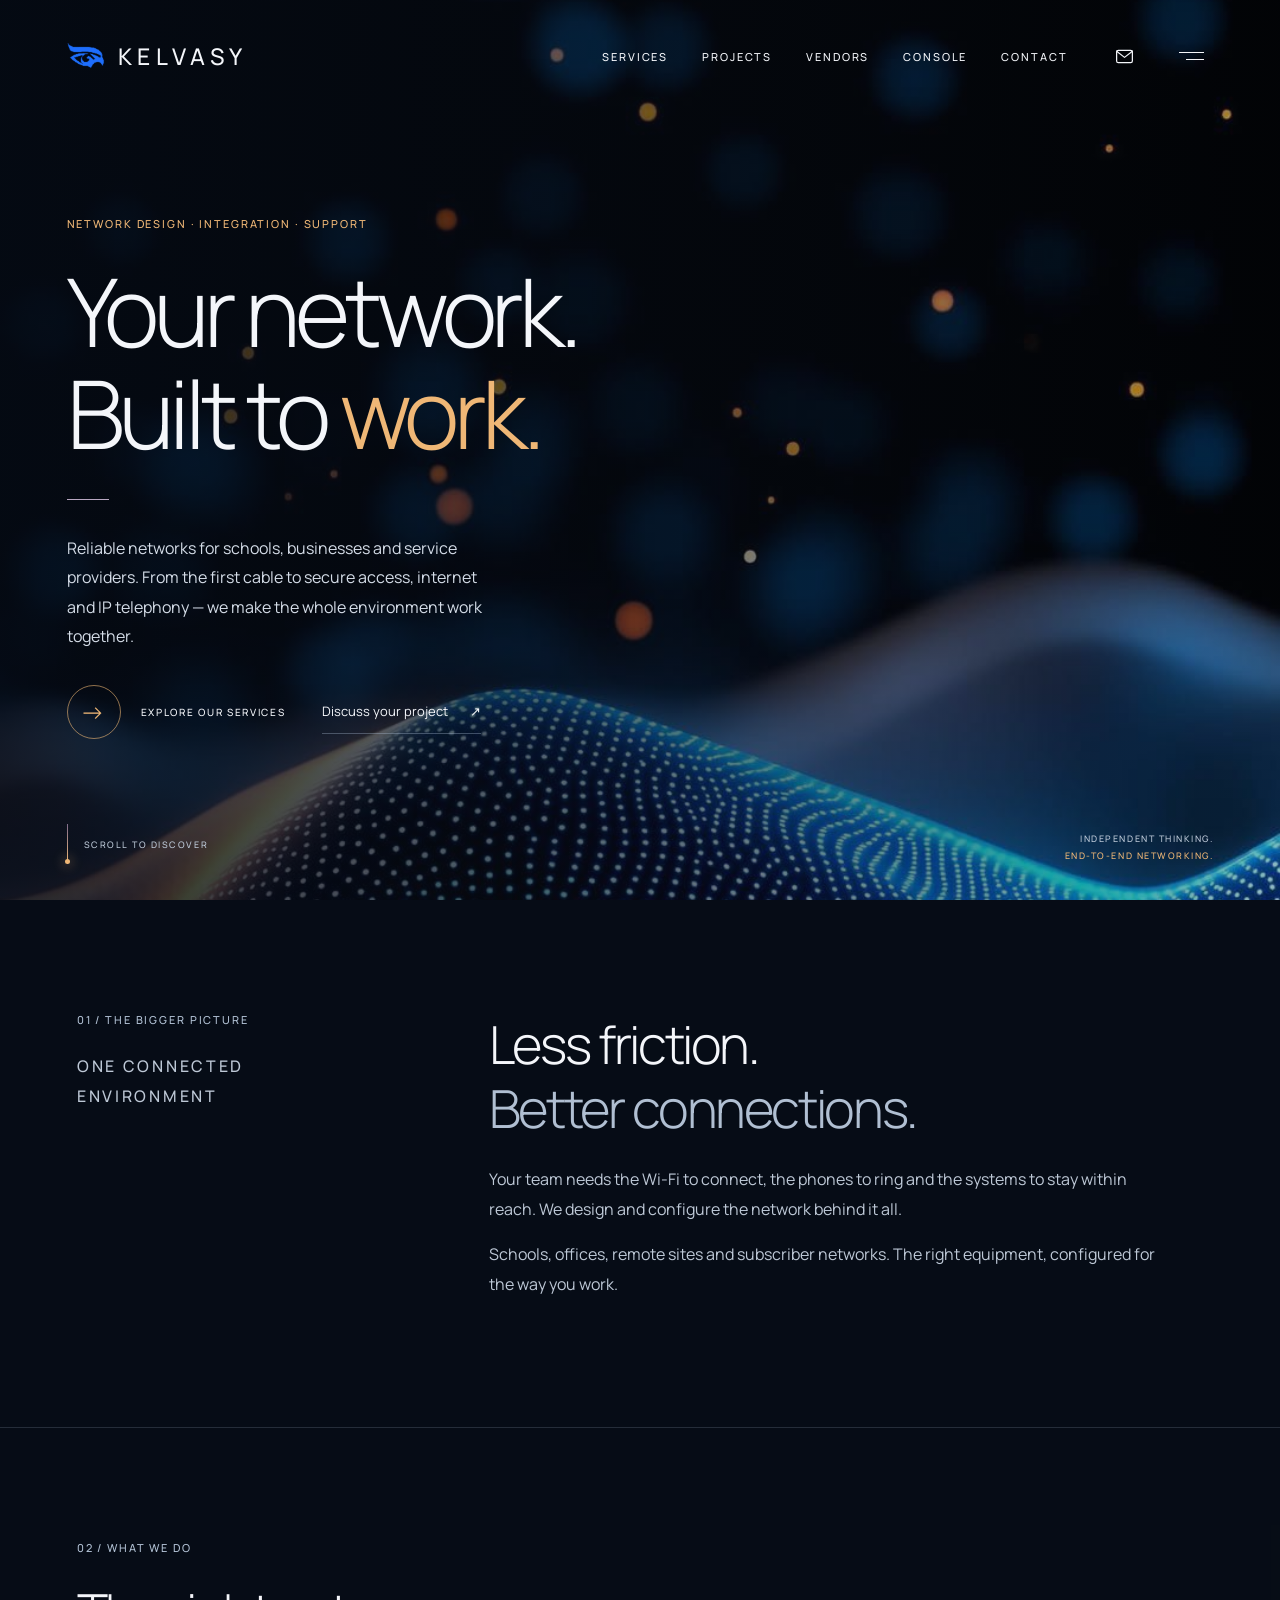
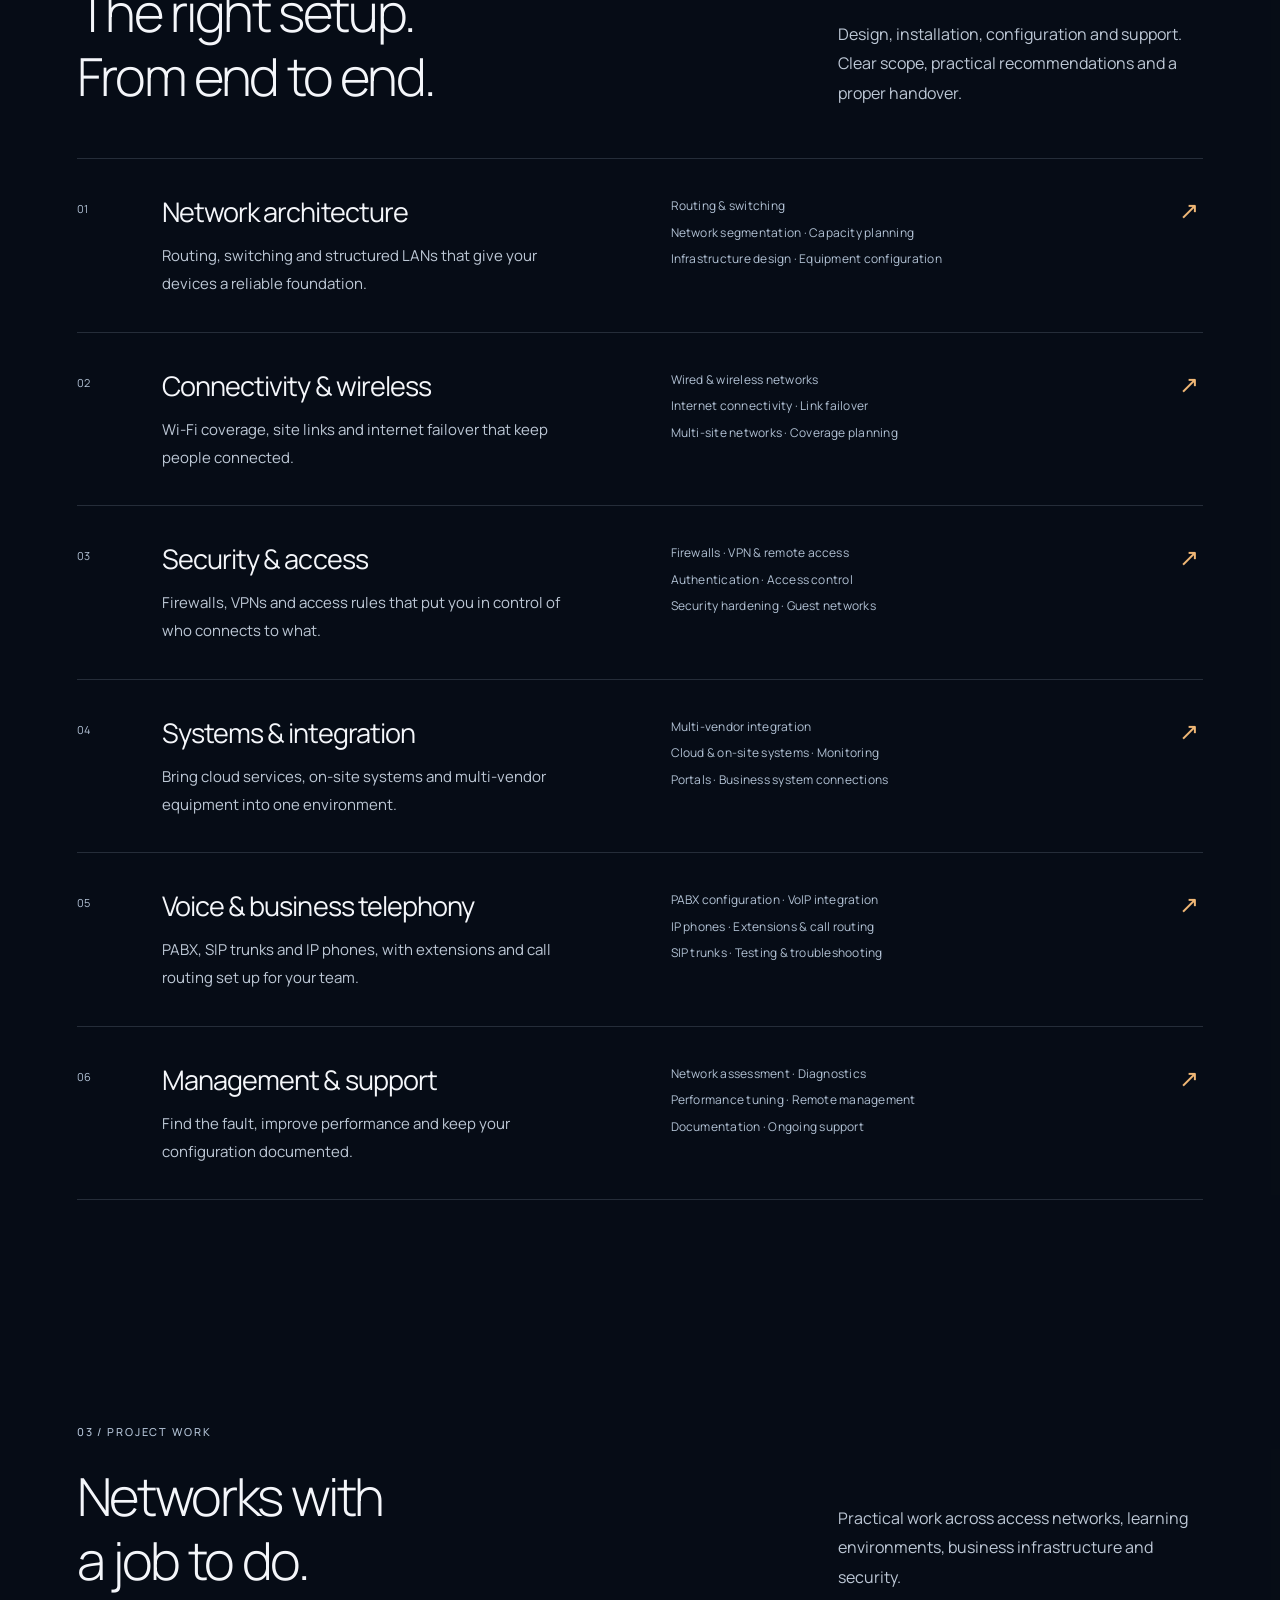
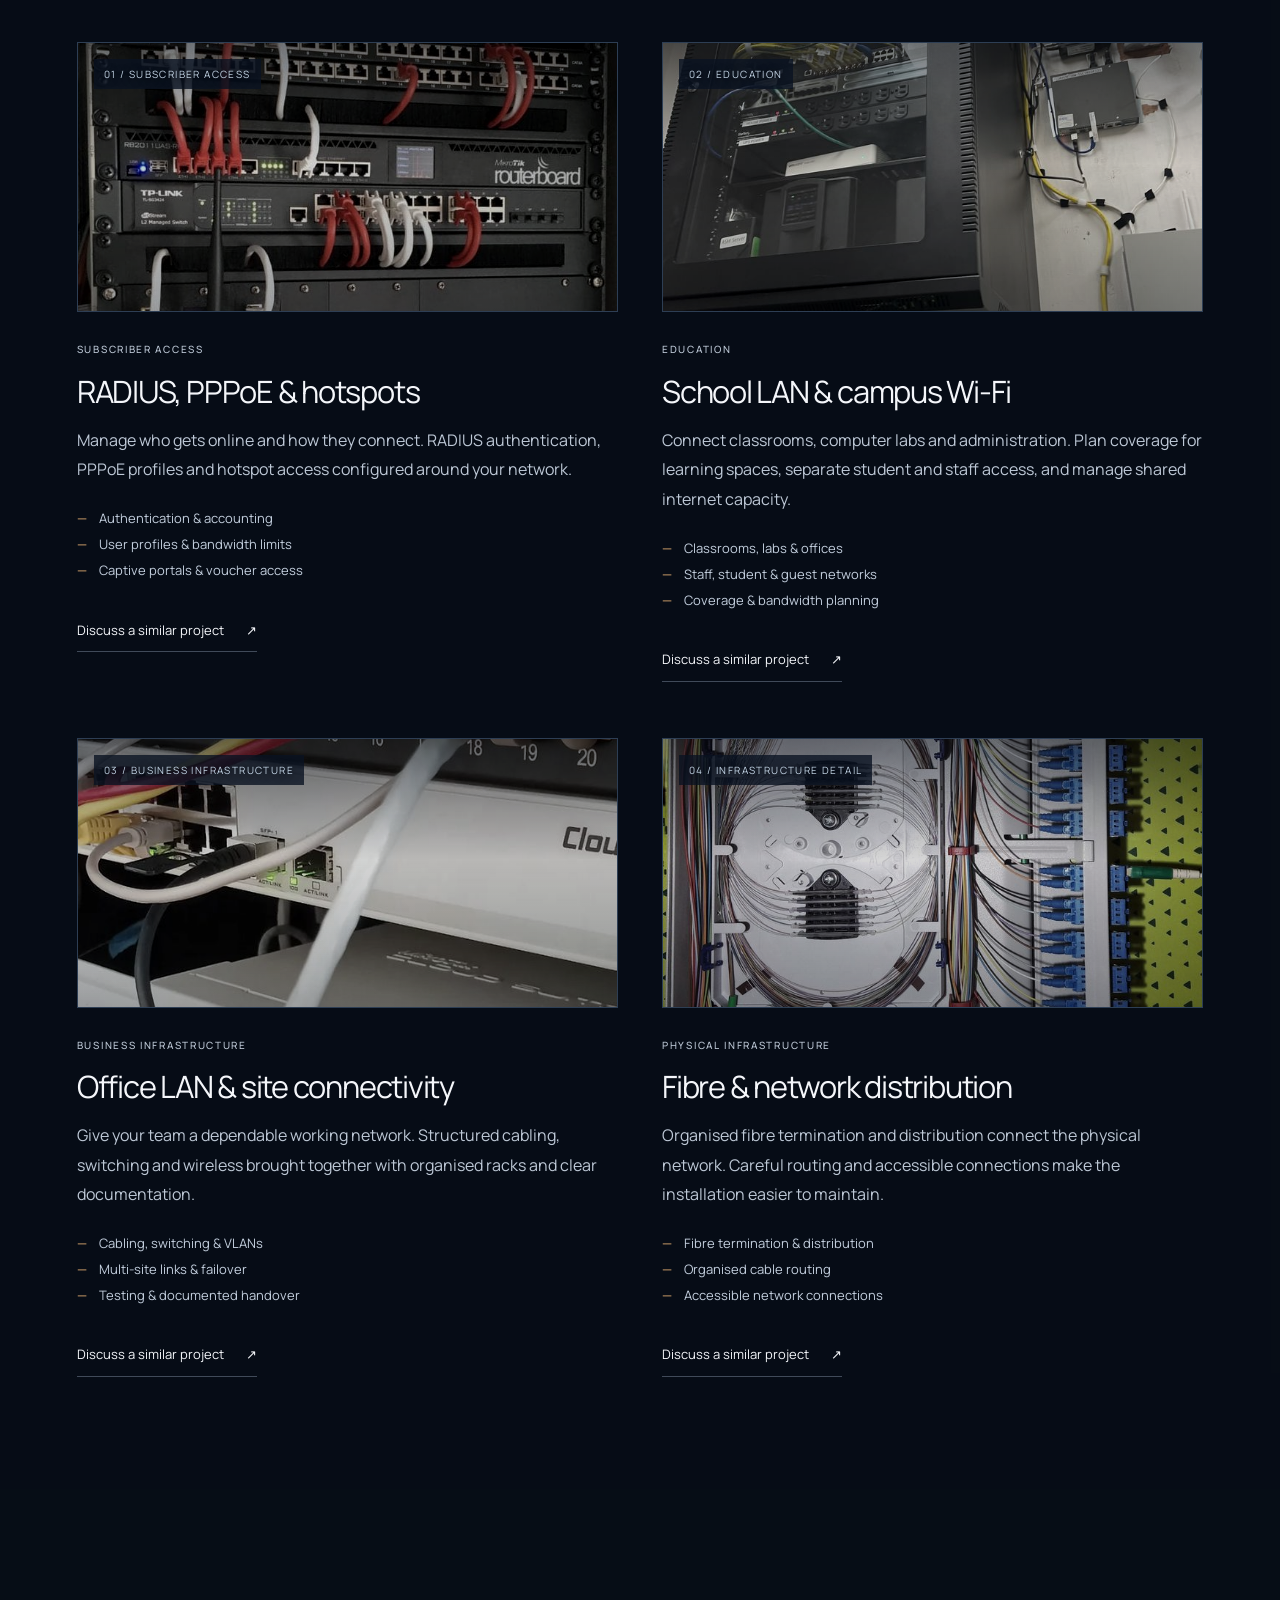
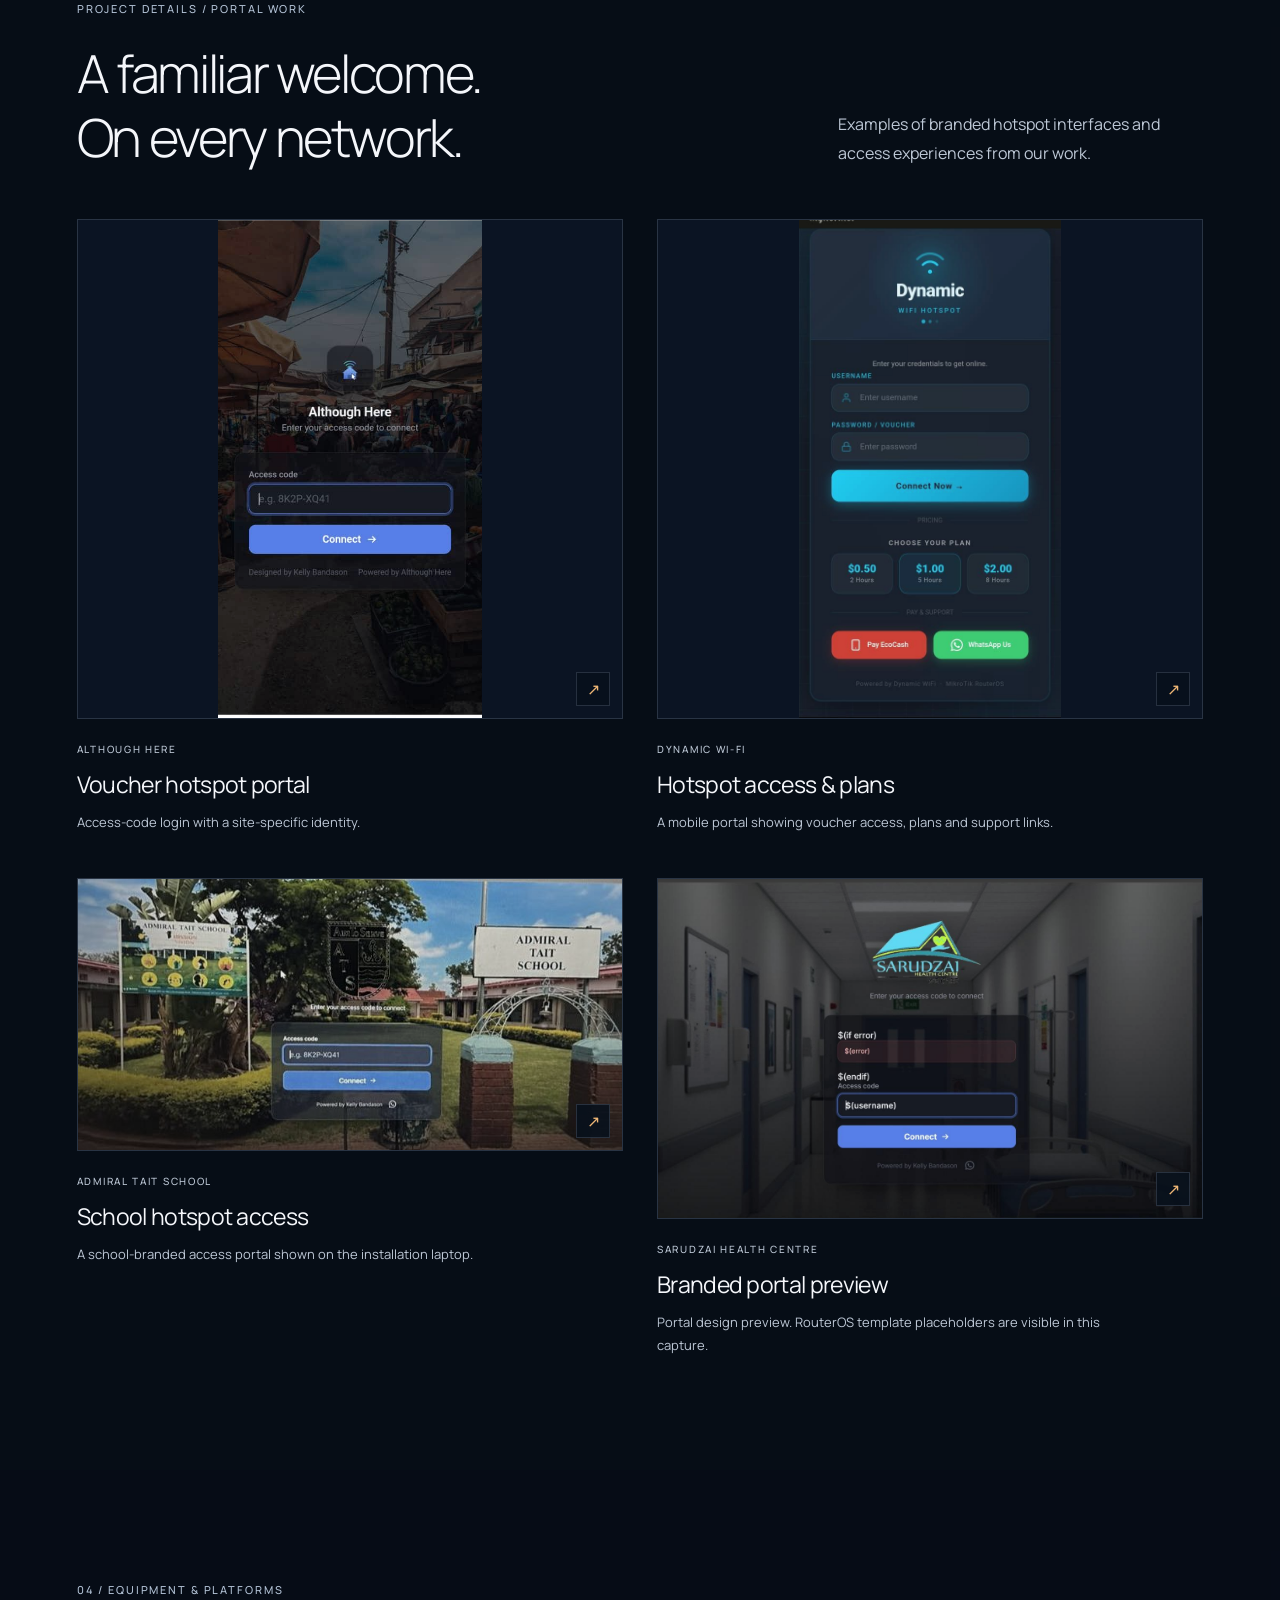
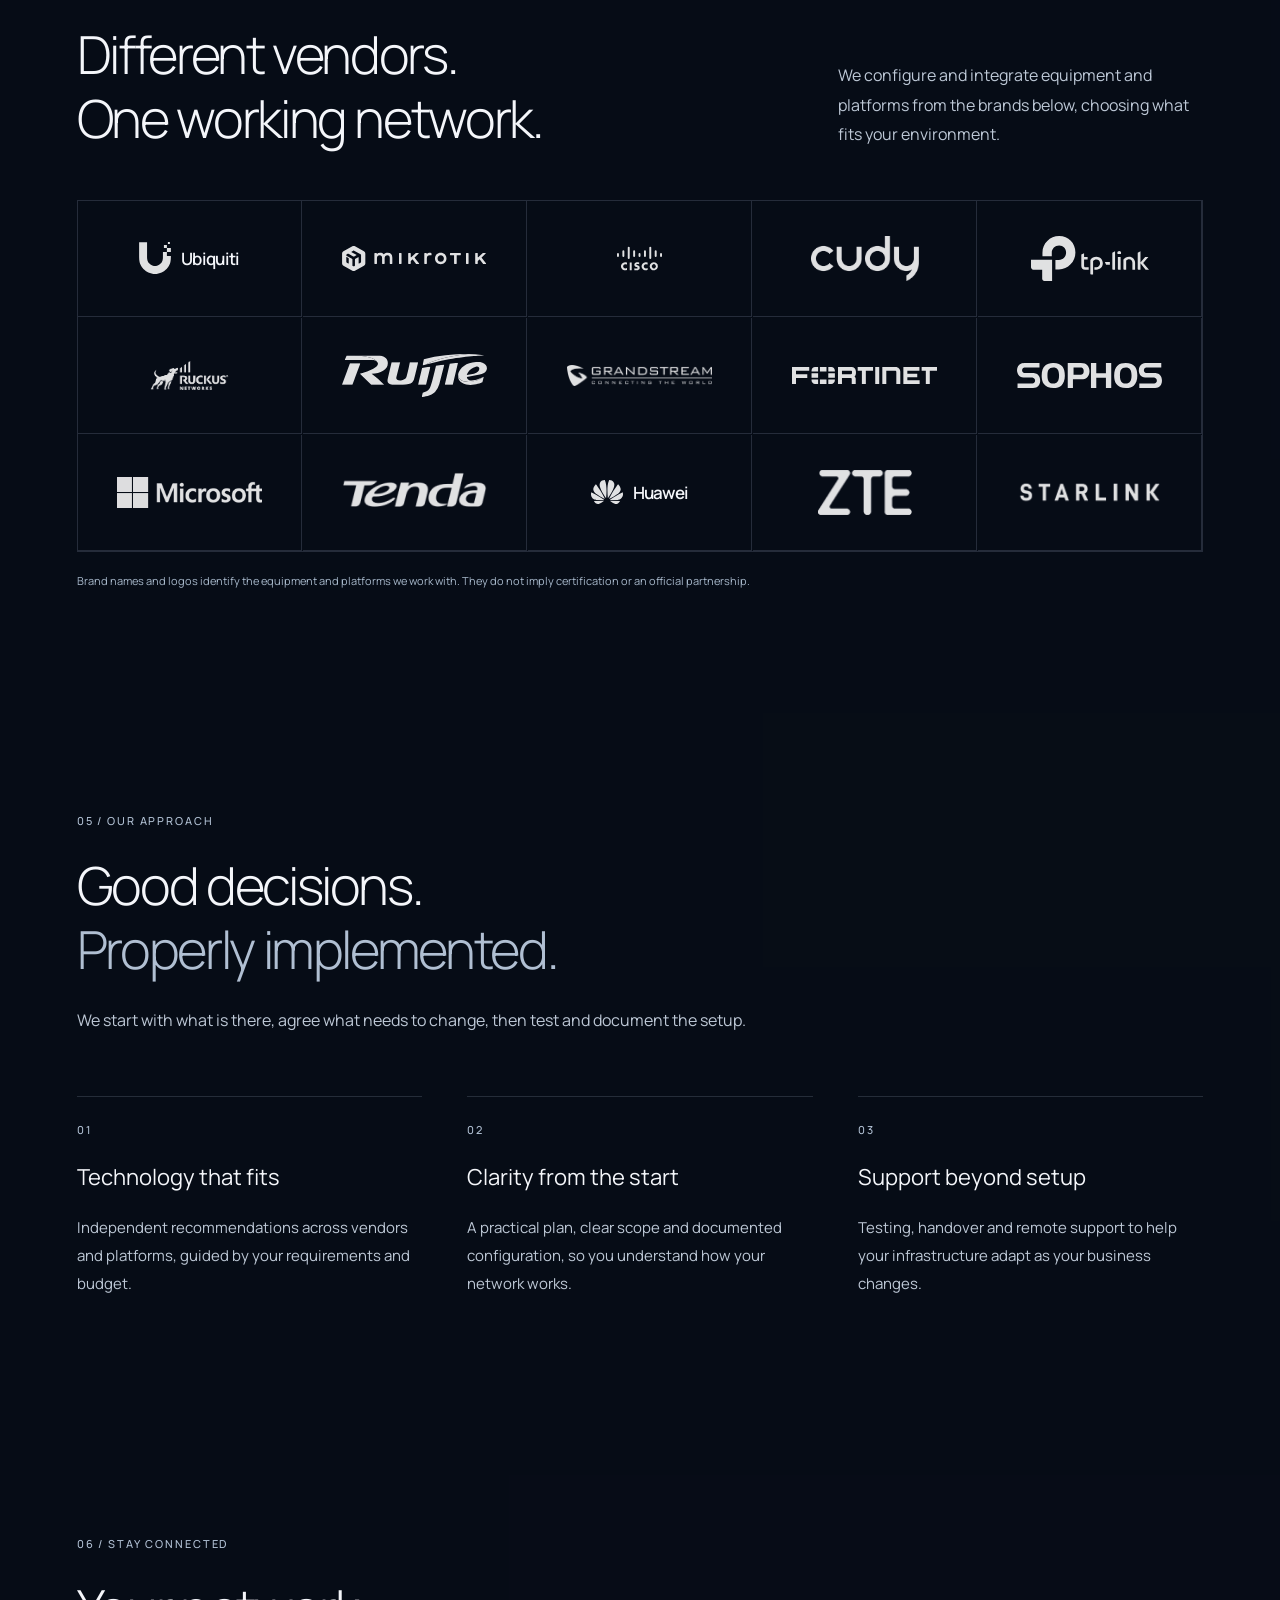
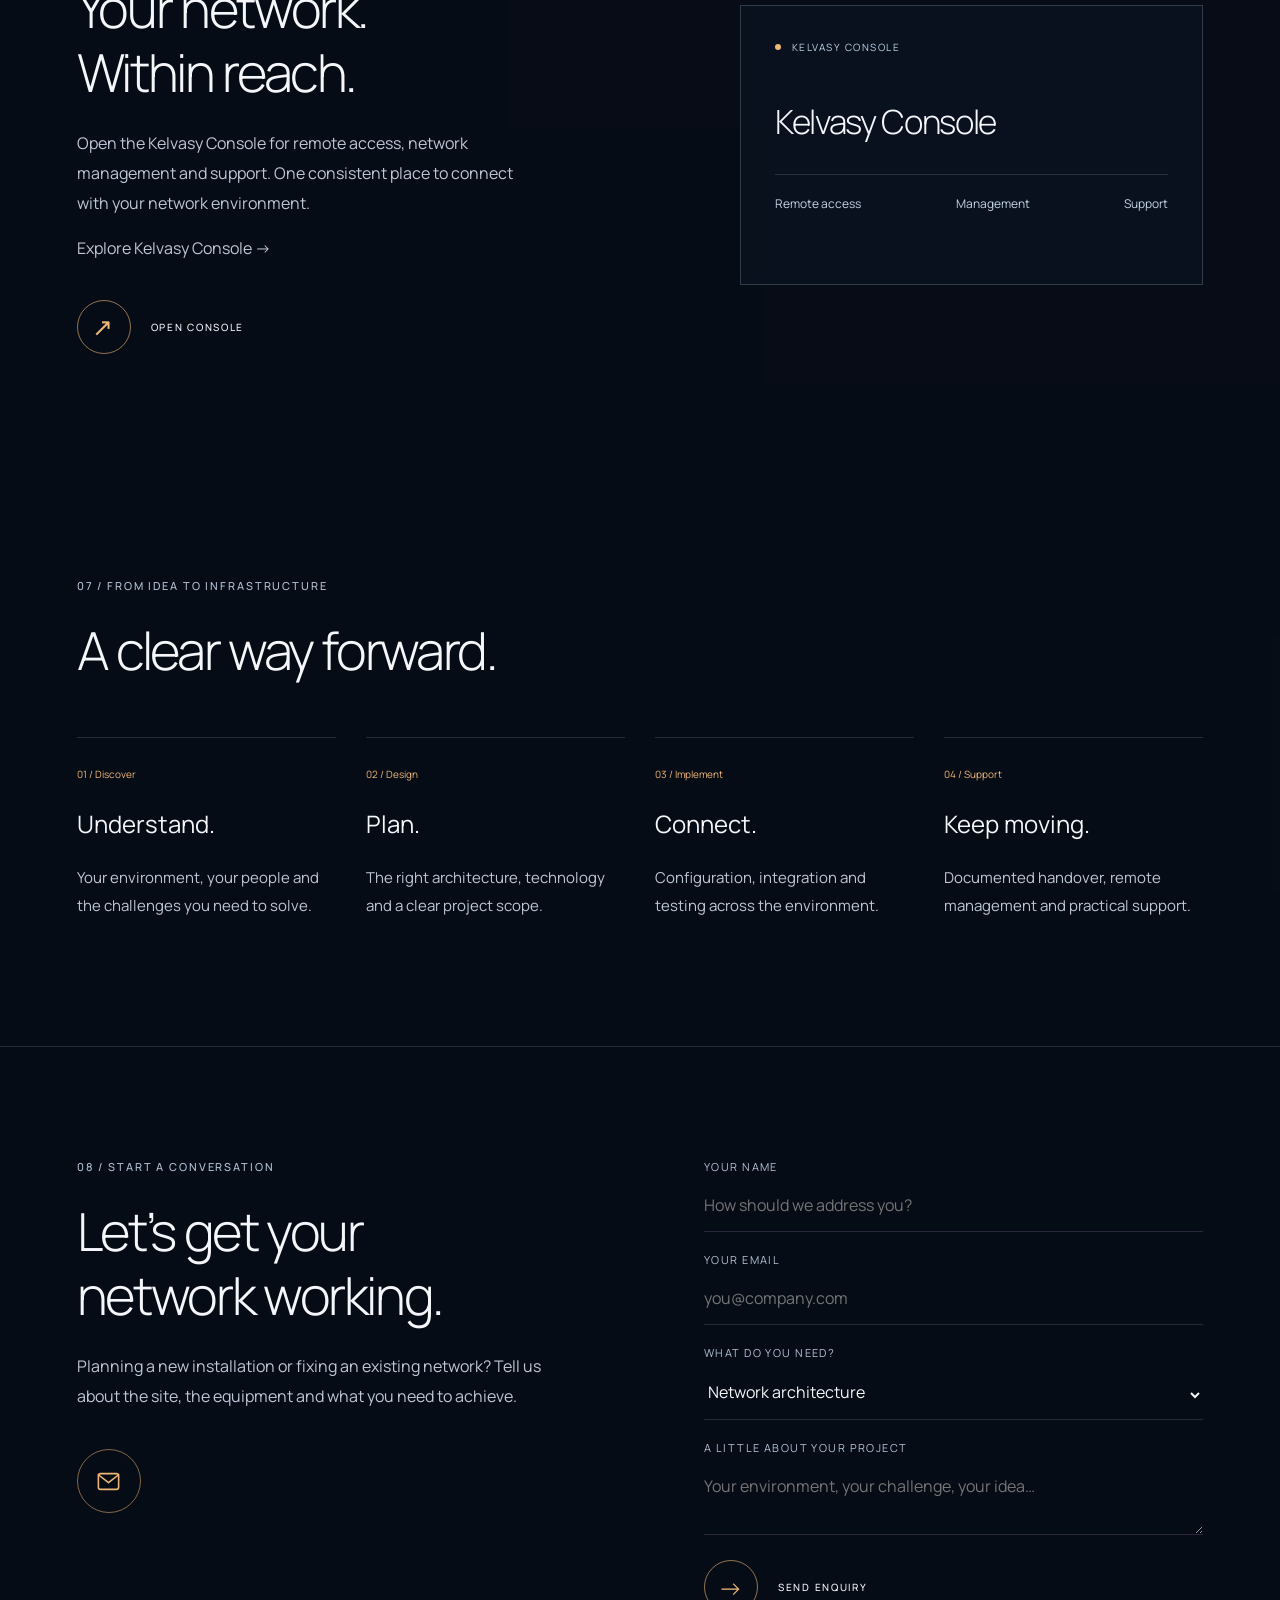
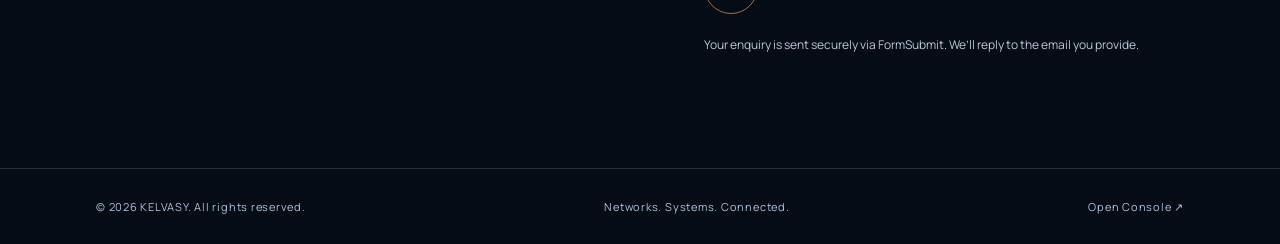
==== commit b4149ab7: "Restore website source after identifying newer live site" ====
--- a/index.html
+++ b/index.html
@@ -1,5 +1,5 @@
 <!doctype html>
-<html lang="en"><head><meta name="google-site-verification" content="ZyK1AAJpsFJIOo3A32F_zLYo7eeZIJfEsocagrClBa0"><meta charset="utf-8"><meta name="viewport" content="width=device-width,initial-scale=1"><title>Kelvasy | Network Solutions &amp; Kelvasy Console</title><meta name="description" content="Network design, Wi-Fi, firewalls, VPNs and SD-Network planning across gateways, switches and access points. Kelvasy connects and supports your whole environment."><meta name="theme-color" content="#100a19"><link rel="icon" type="image/png" sizes="192x192" href="/favicon.png">
+<html lang="en"><head><meta name="google-site-verification" content="ZyK1AAJpsFJIOo3A32F_zLYo7eeZIJfEsocagrClBa0"><meta charset="utf-8"><meta name="viewport" content="width=device-width,initial-scale=1"><title>Kelvasy | Network Solutions &amp; Kelvasy Console</title><meta name="description" content="Network design, school LAN and Wi-Fi, RADIUS, PPPoE, hotspots, firewalls and business telephony. Kelvasy connects and supports your whole environment."><meta name="theme-color" content="#100a19"><link rel="icon" type="image/png" sizes="192x192" href="/favicon.png">
 <link rel="apple-touch-icon" href="/favicon.png">
 <link rel="canonical" href="https://kelvasy.com/">
 <meta name="robots" content="index,follow,max-image-preview:large">
@@ -73,17 +73,8 @@
 .portfolio{background:#070d17c4}.portal-grid{display:grid;grid-template-columns:repeat(4,1fr);gap:28px}.portal-frame{display:block;position:relative;height:390px;overflow:hidden;border:1px solid var(--line);background:#0b1423;isolation:isolate}.portal-frame img{display:block;width:100%;height:100%;object-fit:contain;filter:saturate(.8) contrast(1.025);transition:filter .25s}.portal-frame:hover img{filter:saturate(1) contrast(1.025)}.mobile-crop img{position:absolute;top:-13.5%;height:115%;object-fit:cover}.dynamic-crop img{position:absolute;top:-10.8%;height:117%;object-fit:cover}.school-photo img{object-fit:cover;object-position:42% center;filter:saturate(.65) contrast(1.03) brightness(.88)}.health-preview img{object-fit:contain}.photo-expand{position:absolute;right:12px;bottom:12px;z-index:2;background:#07101ce0;border:1px solid var(--line);width:34px;height:34px;display:grid;place-items:center;color:var(--accent)}.portal-caption{padding-top:22px}.portal-caption .eyebrow{font-size:10px;margin-bottom:12px;line-height:1.7}.portal-caption h3{font-size:23px;line-height:1.25;letter-spacing:-.03em;font-weight:400;margin:0 0 12px}.portal-caption p{font-size:13px;line-height:1.8;margin:0}
 @media(max-width:1100px){.portal-grid{grid-template-columns:repeat(2,1fr);gap:40px 26px}.portal-frame{height:430px}.mobile-crop img,.dynamic-crop img{object-fit:contain}.mobile-crop img{top:-14%;height:117%}.dynamic-crop img{top:-11%;height:117%}}
 @media(max-width:600px){.installation-image{height:220px}.portal-grid{grid-template-columns:1fr;gap:38px}.portal-frame{height:auto;aspect-ratio:4/5}.mobile-crop,.dynamic-crop{aspect-ratio:1/1.65;max-width:360px}.school-photo,.health-preview{aspect-ratio:4/3}.portal-caption h3{font-size:26px}.portal-caption p{font-size:14px}.school-photo img{object-fit:cover;object-position:center}.mobile-crop img,.dynamic-crop img{object-fit:cover}}
-.portal-grid{grid-template-columns:repeat(2,minmax(0,1fr));gap:44px 34px}.portal-frame{height:500px}.mobile-crop img,.dynamic-crop img{object-fit:contain}.school-photo,.health-preview{height:auto;aspect-ratio:16/10}.school-photo img{object-fit:cover;object-position:44% 48%}.health-preview img{object-fit:cover}.portal-caption p{max-width:460px}@media(max-width:600px){.portal-grid{grid-template-columns:1fr}.portal-frame{height:auto}.mobile-crop,.dynamic-crop{aspect-ratio:1/1.65}.mobile-crop img,.dynamic-crop img{object-fit:cover}.school-photo,.health-preview{aspect-ratio:4/3}}/* Frame the school installation screen without the laptop or room. */ .school-photo{aspect-ratio:2!important;overflow:hidden}.school-photo img{position:absolute;width:154%;max-width:none;height:174%;left:-12.6%;top:-35.7%;object-fit:fill;filter:saturate(.7) contrast(1.03) brightness(.92)}.school-photo img{position:static;width:100%;height:100%;max-width:100%;object-fit:cover}.school-photo{aspect-ratio:2!important}
-/* SD-Network feature section */
-.sdn{background:#07111fce}.sdn-grid{display:grid;grid-template-columns:.84fr 1.16fr;gap:7vw;align-items:center}.sdn-copy h2{margin-bottom:24px}.sdn-copy p{max-width:500px}.sdn-copy .text-link{display:inline-flex;gap:12px;align-items:center;margin-top:12px;color:var(--accent);font-size:12px;letter-spacing:.07em}
-.sdn-visual{padding:26px;border:1px solid #84b9e633;background:linear-gradient(145deg,#0a1729ed,#101e30d9);box-shadow:0 28px 70px #0003;backdrop-filter:blur(8px)}.sdn-visual-head{display:flex;justify-content:space-between;align-items:center;gap:15px;margin-bottom:28px;color:#b9cadb;font-size:9px;font-weight:600;letter-spacing:.16em}.sdn-badge{padding:7px 9px;border:1px solid #efb77644;color:#efc28c;letter-spacing:.1em}
-.sdn-flow{display:grid;grid-template-columns:1fr 24px 1.15fr 24px 1.2fr;align-items:center;gap:8px}.sdn-node{min-height:72px;padding:13px 14px;border:1px solid #9bb8d72b;background:#0b1422;color:#edf4fc;display:flex;flex-direction:column;justify-content:center;gap:8px}.sdn-node small,.sdn-remote small{color:#96abc1;font-size:8px;letter-spacing:.14em}.sdn-node strong,.sdn-remote strong{font-size:12px;font-weight:500;letter-spacing:-.01em}.sdn-node-accent{border-color:#efb77655;background:linear-gradient(135deg,#2c2530,#131e2d)}.sdn-connector{text-align:center;color:#efb776;font-size:18px}
-.sdn-branches{display:grid;grid-template-columns:repeat(3,1fr);gap:9px;margin:25px 0 15px}.sdn-segment{min-height:84px;padding:12px;border-top:1px solid #83b7e644;background:#0c1928;color:#e9f0f8;display:flex;flex-direction:column;gap:6px}.sdn-segment span{color:#efbd7d;font-size:8px;letter-spacing:.13em}.sdn-segment strong{font-size:11px;font-weight:500}.sdn-segment small{color:#9eafc2;font-size:9px}.sdn-remote{display:flex;justify-content:space-between;align-items:center;gap:14px;padding:13px 15px;border:1px solid #8c83c044;background:#17162a}.sdn-remote>span:first-child{display:grid;gap:5px}.sdn-vpn{font-size:9px;color:#c1b8ff;letter-spacing:.04em}.sdn-caption{font-size:9px!important;color:#91a4b9!important;margin:14px 0 0}
-.sdn-pillars{display:grid;grid-template-columns:repeat(4,1fr);gap:25px;margin-top:65px}.sdn-pillars article{border-top:1px solid var(--line);padding-top:17px}.sdn-pillars article>span{color:var(--accent);font-size:9px;letter-spacing:.14em}.sdn-pillars h3{font-size:15px;font-weight:500;letter-spacing:-.02em;margin:11px 0 7px}.sdn-pillars p{font-size:11px;line-height:1.75;margin:0;color:#aebdce}#sd-network:before{opacity:.08;background-position:center 55%}
-@media(max-width:900px){.sdn-grid{grid-template-columns:1fr;gap:38px}.sdn-copy p{max-width:690px}.sdn-pillars{grid-template-columns:repeat(2,1fr);gap:25px 35px}}
-@media(max-width:600px){.sdn-visual{padding:18px}.sdn-flow{grid-template-columns:1fr}.sdn-connector{transform:rotate(90deg);height:16px;line-height:16px}.sdn-branches{grid-template-columns:1fr;gap:7px;margin-top:18px}.sdn-segment{min-height:68px}.sdn-remote{align-items:start;flex-direction:column}.sdn-pillars{grid-template-columns:1fr;gap:20px;margin-top:42px}.sdn-pillars article{padding-top:14px}}
-</style></head><body><div class="site-film" aria-hidden="true"><video id="background-film" muted loop playsinline preload="none" poster="console-background.png"><source data-src="network-motion.mp4" type="video/mp4"></video></div><a class="skip" href="#main">Skip to content</a>
-<header><a class="brand" href="#top" aria-label="Kelvasy home"><img src="logo.png" alt="">KELVASY</a><nav class="nav" aria-label="Main navigation"><a href="#services">Services</a><a href="#projects">Projects</a><a href="#vendors">Vendors</a><a href="#sd-network">SD-Network</a><a href="#workspace">Console</a><a href="#contact">Contact</a></nav><div class="header-actions"><a class="email-icon" href="mailto:kelly@bdc.co.zw" aria-label="Email Kelly" title="Email Kelly"><svg viewBox="0 0 24 24" fill="none" stroke="currentColor" stroke-width="1.4" stroke-linecap="round" stroke-linejoin="round" aria-hidden="true"><rect x="3" y="5" width="18" height="14" rx="2"/><path d="m3 6 9 7 9-7"/></svg></a><button class="menu-toggle" aria-label="Open navigation menu" aria-expanded="false" aria-controls="menu"><span></span><span></span></button></div><nav class="menu-panel" id="menu" aria-label="Quick navigation" hidden><a href="#services">Explore services</a><a href="#projects">Our projects</a><a href="#vendors">Equipment & vendors</a><a href="#sd-network">SD-Network</a><a href="#workspace">Kelvasy Console</a><a href="#contact">Start a conversation</a><a href="https://app.kelvasy.com">Open Console ↗</a></nav></header>
+.portal-grid{grid-template-columns:repeat(2,minmax(0,1fr));gap:44px 34px}.portal-frame{height:500px}.mobile-crop img,.dynamic-crop img{object-fit:contain}.school-photo,.health-preview{height:auto;aspect-ratio:16/10}.school-photo img{object-fit:cover;object-position:44% 48%}.health-preview img{object-fit:cover}.portal-caption p{max-width:460px}@media(max-width:600px){.portal-grid{grid-template-columns:1fr}.portal-frame{height:auto}.mobile-crop,.dynamic-crop{aspect-ratio:1/1.65}.mobile-crop img,.dynamic-crop img{object-fit:cover}.school-photo,.health-preview{aspect-ratio:4/3}}/* Frame the school installation screen without the laptop or room. */ .school-photo{aspect-ratio:2!important;overflow:hidden}.school-photo img{position:absolute;width:154%;max-width:none;height:174%;left:-12.6%;top:-35.7%;object-fit:fill;filter:saturate(.7) contrast(1.03) brightness(.92)}.school-photo img{position:static;width:100%;height:100%;max-width:100%;object-fit:cover}.school-photo{aspect-ratio:2!important}</style></head><body><div class="site-film" aria-hidden="true"><video id="background-film" muted loop playsinline preload="none" poster="console-background.png"><source data-src="network-motion.mp4" type="video/mp4"></video></div><a class="skip" href="#main">Skip to content</a>
+<header><a class="brand" href="#top" aria-label="Kelvasy home"><img src="logo.png" alt="">KELVASY</a><nav class="nav" aria-label="Main navigation"><a href="#services">Services</a><a href="#projects">Projects</a><a href="#vendors">Vendors</a><a href="#workspace">Console</a><a href="#contact">Contact</a></nav><div class="header-actions"><a class="email-icon" href="mailto:kelly@bdc.co.zw" aria-label="Email Kelly" title="Email Kelly"><svg viewBox="0 0 24 24" fill="none" stroke="currentColor" stroke-width="1.4" stroke-linecap="round" stroke-linejoin="round" aria-hidden="true"><rect x="3" y="5" width="18" height="14" rx="2"/><path d="m3 6 9 7 9-7"/></svg></a><button class="menu-toggle" aria-label="Open navigation menu" aria-expanded="false" aria-controls="menu"><span></span><span></span></button></div><nav class="menu-panel" id="menu" aria-label="Quick navigation" hidden><a href="#services">Explore services</a><a href="#projects">Our projects</a><a href="#vendors">Equipment & vendors</a><a href="#workspace">Kelvasy Console</a><a href="#contact">Start a conversation</a><a href="https://app.kelvasy.com">Open Console ↗</a></nav></header>
 <main id="main"><section class="hero" id="top" aria-labelledby="hero-title"><div class="living-image" aria-hidden="true"></div><canvas id="energy" aria-hidden="true"></canvas><div class="hero-content"><p class="eyebrow">Network design · Integration · Support</p><h1 id="hero-title">Your network.<br>Built to <em>work.</em></h1><div class="fine-line"></div><p class="hero-copy">Reliable networks for schools, businesses and service providers. From the first cable to secure access, internet and IP telephony — we make the whole environment work together.</p><div class="hero-links"><a class="circle-link" href="#services"><span class="circle" aria-hidden="true">→</span>Explore our services</a><a class="text-link" href="#contact">Discuss your project <span aria-hidden="true">↗</span></a></div></div><div class="hero-foot"><a class="scroll-link" href="#overview"><span class="scroll-line" aria-hidden="true"></span>Scroll to discover</a><div class="signature">Independent thinking.<span>End-to-end networking.</span></div></div></section>
 <section class="section intro" id="overview"><div><span class="section-num">01 / The bigger picture</span><p class="eyebrow">One connected environment</p></div><div><h2>Less friction.<br><span class="muted">Better connections.</span></h2><p>Your team needs the Wi-Fi to connect, the phones to ring and the systems to stay within reach. We design and configure the network behind it all.</p><p>Schools, offices, remote sites and subscriber networks. The right equipment, configured for the way you work.</p></div></section>
 <section class="section services" id="services"><span class="section-num">02 / What we do</span><div class="section-top"><h2>The right setup.<br>From end to end.</h2><p>Design, installation, configuration and support. Clear scope, practical recommendations and a proper handover.</p></div>
@@ -93,26 +84,10 @@
 <article class="service-row"><span class="number">04</span><div><h3>Systems & integration</h3><p>Bring cloud services, on-site systems and multi-vendor equipment into one environment.</p></div><div class="tags">Multi-vendor integration<br>Cloud & on-site systems · Monitoring<br>Portals · Business system connections</div><span class="arrow" aria-hidden="true">↗</span></article>
 <article class="service-row"><span class="number">05</span><div><h3>Voice & business telephony</h3><p>PABX, SIP trunks and IP phones, with extensions and call routing set up for your team.</p></div><div class="tags">PABX configuration · VoIP integration<br>IP phones · Extensions & call routing<br>SIP trunks · Testing & troubleshooting</div><span class="arrow" aria-hidden="true">↗</span></article>
 <article class="service-row"><span class="number">06</span><div><h3>Management & support</h3><p>Find the fault, improve performance and keep your configuration documented.</p></div><div class="tags">Network assessment · Diagnostics<br>Performance tuning · Remote management<br>Documentation · Ongoing support</div><span class="arrow" aria-hidden="true">↗</span></article></section>
-<section class="section sdn" id="sd-network" aria-labelledby="sdn-heading">
-<div class="sdn-grid"><div class="sdn-copy">
-<span class="section-num">SD-NETWORK / SOFTWARE-DEFINED NETWORKING</span>
-<h2 id="sdn-heading">Bring every layer<br><span class="muted">into one design.</span></h2>
-<p>Connect gateways, routers, switches and access points through a shared network plan. Organize sites, segments and secure links so policies are easier to understand and maintain.</p>
-<p>Kelvasy helps map the design and scope implementation around your equipment. Live configuration depends on supported devices and is reviewed and tested before rollout.</p>
-<a class="text-link" href="#contact">Plan an SD-Network <span aria-hidden="true">↗</span></a>
-</div><div class="sdn-visual" role="img" aria-label="Illustrative SD-Network blueprint connecting the internet through a site gateway and core switch to staff Wi-Fi, guest Wi-Fi and a secure remote site link">
-<div class="sdn-visual-head"><span>NETWORK BLUEPRINT</span><span class="sdn-badge">POLICY-LED DESIGN</span></div>
-<div class="sdn-flow"><div class="sdn-node"><small>WAN</small><strong>Internet</strong></div><span class="sdn-connector" aria-hidden="true">→</span><div class="sdn-node sdn-node-accent"><small>EDGE</small><strong>Site gateway</strong></div><span class="sdn-connector" aria-hidden="true">→</span><div class="sdn-node"><small>CORE</small><strong>Managed switch</strong></div></div>
-<div class="sdn-branches"><div class="sdn-segment"><span>VLAN 20</span><strong>Staff Wi-Fi</strong><small>Trusted access</small></div><div class="sdn-segment"><span>VLAN 30</span><strong>Guest Wi-Fi</strong><small>Internet only</small></div><div class="sdn-segment"><span>VLAN 40</span><strong>Devices</strong><small>Restricted services</small></div></div>
-<div class="sdn-remote"><span><small>SECURE LINK</small><strong>Remote site</strong></span><span class="sdn-vpn">Site-to-site VPN &nbsp;↗</span></div>
-<p class="sdn-caption">Illustrative blueprint · final design depends on equipment and site requirements</p>
-</div></div>
-<div class="sdn-pillars"><article><span>01</span><h3>Map the whole fabric</h3><p>Plan the path from internet handoff and gateway to switching, Wi-Fi and remote sites.</p></article><article><span>02</span><h3>Separate by purpose</h3><p>Align VLANs, SSIDs and access rules for staff, guests and connected devices.</p></article><article><span>03</span><h3>Connect sites securely</h3><p>Design VPN links and routes around the services each site needs to reach.</p></article><article><span>04</span><h3>Roll out with care</h3><p>Scope supported equipment, review changes, test and document the handover.</p></article></div>
-</section>
 <section class="section projects" id="projects"><span class="section-num">03 / Project work</span><div class="section-top"><h2>Networks with<br>a job to do.</h2><p>Practical work across access networks, learning environments, business infrastructure and security.</p></div><div class="project-grid"><article class="project"><div class="project-art installation-image"><img src="project-router-switching.jpg" alt="MikroTik RouterBOARD and TP-Link switch in a network rack" loading="lazy" width="736" height="550"><span>01 / Subscriber access</span></div><div class="project-body"><p class="eyebrow">Subscriber access</p><h3>RADIUS, PPPoE & hotspots</h3><p>Manage who gets online and how they connect. RADIUS authentication, PPPoE profiles and hotspot access configured around your network.</p><ul><li>Authentication & accounting</li><li>User profiles & bandwidth limits</li><li>Captive portals & voucher access</li></ul><a class="text-link" href="#contact">Discuss a similar project <span aria-hidden="true">↗</span></a></div></article><article class="project"><div class="project-art installation-image"><img src="project-network-cabinet.jpg" alt="Wall-mounted network cabinet with connected equipment" loading="lazy" width="736" height="550"><span>02 / Education</span></div><div class="project-body"><p class="eyebrow">Education</p><h3>School LAN & campus Wi-Fi</h3><p>Connect classrooms, computer labs and administration. Plan coverage for learning spaces, separate student and staff access, and manage shared internet capacity.</p><ul><li>Classrooms, labs & offices</li><li>Staff, student & guest networks</li><li>Coverage & bandwidth planning</li></ul><a class="text-link" href="#contact">Discuss a similar project <span aria-hidden="true">↗</span></a></div></article><article class="project"><div class="project-art installation-image"><img src="project-rack-connectivity.jpg" alt="Rack switching and patch-panel connections" loading="lazy" width="736" height="550"><span>03 / Business infrastructure</span></div><div class="project-body"><p class="eyebrow">Business infrastructure</p><h3>Office LAN & site connectivity</h3><p>Give your team a dependable working network. Structured cabling, switching and wireless brought together with organised racks and clear documentation.</p><ul><li>Cabling, switching & VLANs</li><li>Multi-site links & failover</li><li>Testing & documented handover</li></ul><a class="text-link" href="#contact">Discuss a similar project <span aria-hidden="true">↗</span></a></div></article><article class="project"><div class="project-art installation-image"><img src="project-fibre-distribution.jpg" alt="Fibre distribution tray with routed fibre strands" loading="lazy" width="736" height="550"><span>04 / Infrastructure detail</span></div><div class="project-body"><p class="eyebrow">Physical infrastructure</p><h3>Fibre & network distribution</h3><p>Organised fibre termination and distribution connect the physical network. Careful routing and accessible connections make the installation easier to maintain.</p><ul><li>Fibre termination & distribution</li><li>Organised cable routing</li><li>Accessible network connections</li></ul><a class="text-link" href="#contact">Discuss a similar project <span aria-hidden="true">↗</span></a></div></article></div></section><section class="section portfolio" id="portfolio"><span class="section-num">Project details / Portal work</span><div class="section-top"><h2>A familiar welcome.<br>On every network.</h2><p>Examples of branded hotspot interfaces and access experiences from our work.</p></div><div class="portal-grid"><article class="portal-card"><a class="portal-frame mobile-crop" href="project-although-here-portal.jpg" target="_blank" rel="noopener" aria-label="View Although Here project image in full"><img src="project-although-here-portal.jpg" alt="Although Here hotspot portal" loading="lazy" width="540" height="1080"><span class="photo-expand" aria-hidden="true">↗</span></a><div class="portal-caption"><p class="eyebrow">Although Here</p><h3>Voucher hotspot portal</h3><p>Access-code login with a site-specific identity.</p></div></article><article class="portal-card"><a class="portal-frame dynamic-crop" href="project-dynamic-hotspot.jpg" target="_blank" rel="noopener" aria-label="View Dynamic Wi-Fi project image in full"><img src="project-dynamic-hotspot.jpg" alt="Dynamic Wi-Fi hotspot portal" loading="lazy" width="540" height="1080"><span class="photo-expand" aria-hidden="true">↗</span></a><div class="portal-caption"><p class="eyebrow">Dynamic Wi-Fi</p><h3>Hotspot access & plans</h3><p>A mobile portal showing voucher access, plans and support links.</p></div></article><article class="portal-card" id="school-hotspot"><a class="portal-frame school-photo" href="project-school-screen.png" target="_blank" rel="noopener" aria-label="View Admiral Tait School project image in full"><img src="project-school-screen.png" alt="Admiral Tait School hotspot portal" loading="lazy" width="540" height="1080"><span class="photo-expand" aria-hidden="true">↗</span></a><div class="portal-caption"><p class="eyebrow">Admiral Tait School</p><h3>School hotspot access</h3><p>A school-branded access portal shown on the installation laptop.</p></div></article><article class="portal-card"><a class="portal-frame health-preview" href="project-health-centre-preview.jpg" target="_blank" rel="noopener" aria-label="View Sarudzai Health Centre project image in full"><img src="project-health-centre-preview.jpg" alt="Sarudzai Health Centre hotspot portal" loading="lazy" width="540" height="1080"><span class="photo-expand" aria-hidden="true">↗</span></a><div class="portal-caption"><p class="eyebrow">Sarudzai Health Centre</p><h3>Branded portal preview</h3><p>Portal design preview. RouterOS template placeholders are visible in this capture.</p></div></article></div></section><section class="section vendors" id="vendors"><span class="section-num">04 / Equipment & platforms</span><div class="section-top"><h2>Different vendors.<br>One working network.</h2><p>We configure and integrate equipment and platforms from the brands below, choosing what fits your environment.</p></div><div class="vendor-grid" aria-label="Vendors we work with"><div class="vendor vendor-ubiquiti"><img src="[data-uri]" alt="Ubiquiti" loading="lazy" decoding="async" width="160" height="52"><span>Ubiquiti</span></div><div class="vendor vendor-mikrotik"><img src="[data-uri]" alt="MikroTik" loading="lazy" decoding="async" width="160" height="52"></div><div class="vendor vendor-cisco"><img src="[data-uri]" alt="Cisco" loading="lazy" decoding="async" width="160" height="52"></div><div class="vendor vendor-cudy"><img src="[data-uri]" alt="Cudy" loading="lazy" decoding="async" width="160" height="52"></div><div class="vendor vendor-tplink"><img src="[data-uri]" alt="TP-Link" loading="lazy" decoding="async" width="160" height="52"></div><div class="vendor vendor-ruckus"><img src="[data-uri]" alt="RUCKUS" loading="lazy" decoding="async" width="160" height="52"></div><div class="vendor vendor-ruijie"><img src="[data-uri]" alt="Ruijie" loading="lazy" decoding="async" width="160" height="52"></div><div class="vendor vendor-grandstream"><img src="[data-uri]" alt="Grandstream" loading="lazy" decoding="async" width="160" height="52"></div><div class="vendor vendor-fortinet"><img src="[data-uri]" alt="Fortinet" loading="lazy" decoding="async" width="160" height="52"></div><div class="vendor vendor-sophos"><img src="[data-uri]" alt="Sophos" loading="lazy" decoding="async" width="160" height="52"></div><div class="vendor vendor-microsoft"><img src="[data-uri]" alt="Microsoft" loading="lazy" decoding="async" width="160" height="52"></div><div class="vendor vendor-tenda"><img src="[data-uri]" alt="Tenda" loading="lazy" decoding="async" width="160" height="52"></div><div class="vendor vendor-huawei"><img src="[data-uri]" alt="Huawei" loading="lazy" decoding="async" width="160" height="52"><span>Huawei</span></div><div class="vendor vendor-zte"><img src="[data-uri]" alt="ZTE" loading="lazy" decoding="async" width="160" height="52"></div><div class="vendor vendor-starlink"><img src="[data-uri]" alt="Starlink" loading="lazy" decoding="async" width="160" height="52"></div></div><p class="vendor-note">Brand names and logos identify the equipment and platforms we work with. They do not imply certification or an official partnership.</p></section><section class="section" id="approach"><span class="section-num">05 / Our approach</span><h2>Good decisions.<br><span class="muted">Properly implemented.</span></h2><p class="section-lead">We start with what is there, agree what needs to change, then test and document the setup.</p><div class="principles"><article><span class="section-num">01</span><h3>Technology that fits</h3><p>Independent recommendations across vendors and platforms, guided by your requirements and budget.</p></article><article><span class="section-num">02</span><h3>Clarity from the start</h3><p>A practical plan, clear scope and documented configuration, so you understand how your network works.</p></article><article><span class="section-num">03</span><h3>Support beyond setup</h3><p>Testing, handover and remote support to help your infrastructure adapt as your business changes.</p></article></div></section>
 <section class="section workspace" id="workspace"><div class="workspace-grid"><div><span class="section-num">06 / Stay connected</span><h2>Your network.<br>Within reach.</h2><p>Open the Kelvasy Console for remote access, network management and support. One consistent place to connect with your network environment.</p><p><a href="/console.html">Explore Kelvasy Console →</a></p><a class="circle-link" href="https://app.kelvasy.com"><span class="circle" aria-hidden="true">↗</span>Open Console</a></div><div class="workspace-visual"><div class="status"><i aria-hidden="true"></i>Kelvasy Console</div><div class="workspace-url">Kelvasy Console</div><div class="workspace-details"><span>Remote access</span><span>Management</span><span>Support</span></div></div></div></section>
 <section class="section" id="process"><span class="section-num">07 / From idea to infrastructure</span><h2>A clear way forward.</h2><div class="steps"><article class="step"><span>01 / Discover</span><h3>Understand.</h3><p>Your environment, your people and the challenges you need to solve.</p></article><article class="step"><span>02 / Design</span><h3>Plan.</h3><p>The right architecture, technology and a clear project scope.</p></article><article class="step"><span>03 / Implement</span><h3>Connect.</h3><p>Configuration, integration and testing across the environment.</p></article><article class="step"><span>04 / Support</span><h3>Keep moving.</h3><p>Documented handover, remote management and practical support.</p></article></div></section>
-<section class="section contact" id="contact"><div class="contact-grid"><div><span class="section-num">08 / Start a conversation</span><h2>Let’s get your<br>network working.</h2><p>Planning a new installation or fixing an existing network? Tell us about the site, the equipment and what you need to achieve.</p><a class="email-icon contact-email" href="mailto:kelly@bdc.co.zw" aria-label="Email Kelly" title="Email Kelly"><svg viewBox="0 0 24 24" fill="none" stroke="currentColor" stroke-width="1.4" stroke-linecap="round" stroke-linejoin="round" aria-hidden="true"><rect x="3" y="5" width="18" height="14" rx="2"/><path d="m3 6 9 7 9-7"/></svg></a></div><form id="contact-form" action="https://formsubmit.co/kelly@bdc.co.zw" method="POST"><input type="hidden" name="_subject" value="Kelvasy website enquiry"><div class="field"><label for="name">Your name</label><input id="name" name="name" autocomplete="name" placeholder="How should we address you?" required></div><div class="field"><label for="reply">Your email</label><input id="reply" name="email" type="email" autocomplete="email" placeholder="you@company.com" required></div><div class="field"><label for="service">What do you need?</label><select id="service" name="service"><option>Network architecture</option><option>RADIUS, PPPoE & hotspots</option><option>School LAN & campus Wi-Fi</option><option>Connectivity & wireless</option><option>Security & access</option><option>Systems & integration</option><option>PABX, VoIP & IP phones</option><option>Management & support</option><option>SD-Network design &amp; orchestration</option><option>Let’s discuss</option></select></div><div class="field"><label for="message">A little about your project</label><textarea id="message" name="message" placeholder="Your environment, your challenge, your idea…" required></textarea></div><button class="circle-link submit" type="submit"><span class="circle" aria-hidden="true">→</span>Send enquiry</button><p class="form-note">Your enquiry is sent securely via FormSubmit. We’ll reply to the email you provide.</p><p class="form-status" id="form-status" role="status" aria-live="polite" aria-atomic="true"></p><button id="form-fallback" data-fallback="true" type="submit" hidden style="background:none;border:1px solid currentColor;padding:12px 18px;color:inherit;cursor:pointer;justify-self:start">Continue with secure form ↗</button></form></div></section></main>
+<section class="section contact" id="contact"><div class="contact-grid"><div><span class="section-num">08 / Start a conversation</span><h2>Let’s get your<br>network working.</h2><p>Planning a new installation or fixing an existing network? Tell us about the site, the equipment and what you need to achieve.</p><a class="email-icon contact-email" href="mailto:kelly@bdc.co.zw" aria-label="Email Kelly" title="Email Kelly"><svg viewBox="0 0 24 24" fill="none" stroke="currentColor" stroke-width="1.4" stroke-linecap="round" stroke-linejoin="round" aria-hidden="true"><rect x="3" y="5" width="18" height="14" rx="2"/><path d="m3 6 9 7 9-7"/></svg></a></div><form id="contact-form" action="https://formsubmit.co/kelly@bdc.co.zw" method="POST"><input type="hidden" name="_subject" value="Kelvasy website enquiry"><div class="field"><label for="name">Your name</label><input id="name" name="name" autocomplete="name" placeholder="How should we address you?" required></div><div class="field"><label for="reply">Your email</label><input id="reply" name="email" type="email" autocomplete="email" placeholder="you@company.com" required></div><div class="field"><label for="service">What do you need?</label><select id="service" name="service"><option>Network architecture</option><option>RADIUS, PPPoE & hotspots</option><option>School LAN & campus Wi-Fi</option><option>Connectivity & wireless</option><option>Security & access</option><option>Systems & integration</option><option>PABX, VoIP & IP phones</option><option>Management & support</option><option>Let’s discuss</option></select></div><div class="field"><label for="message">A little about your project</label><textarea id="message" name="message" placeholder="Your environment, your challenge, your idea…" required></textarea></div><button class="circle-link submit" type="submit"><span class="circle" aria-hidden="true">→</span>Send enquiry</button><p class="form-note">Your enquiry is sent securely via FormSubmit. We’ll reply to the email you provide.</p><p class="form-status" id="form-status" role="status" aria-live="polite" aria-atomic="true"></p><button id="form-fallback" data-fallback="true" type="submit" hidden style="background:none;border:1px solid currentColor;padding:12px 18px;color:inherit;cursor:pointer;justify-self:start">Continue with secure form ↗</button></form></div></section></main>
 <footer><span>© <span id="year"></span> KELVASY. All rights reserved.</span><span>Networks. Systems. Connected.</span><a href="https://app.kelvasy.com">Open Console ↗</a></footer>
 <script>
 document.getElementById('year').textContent=new Date().getFullYear();
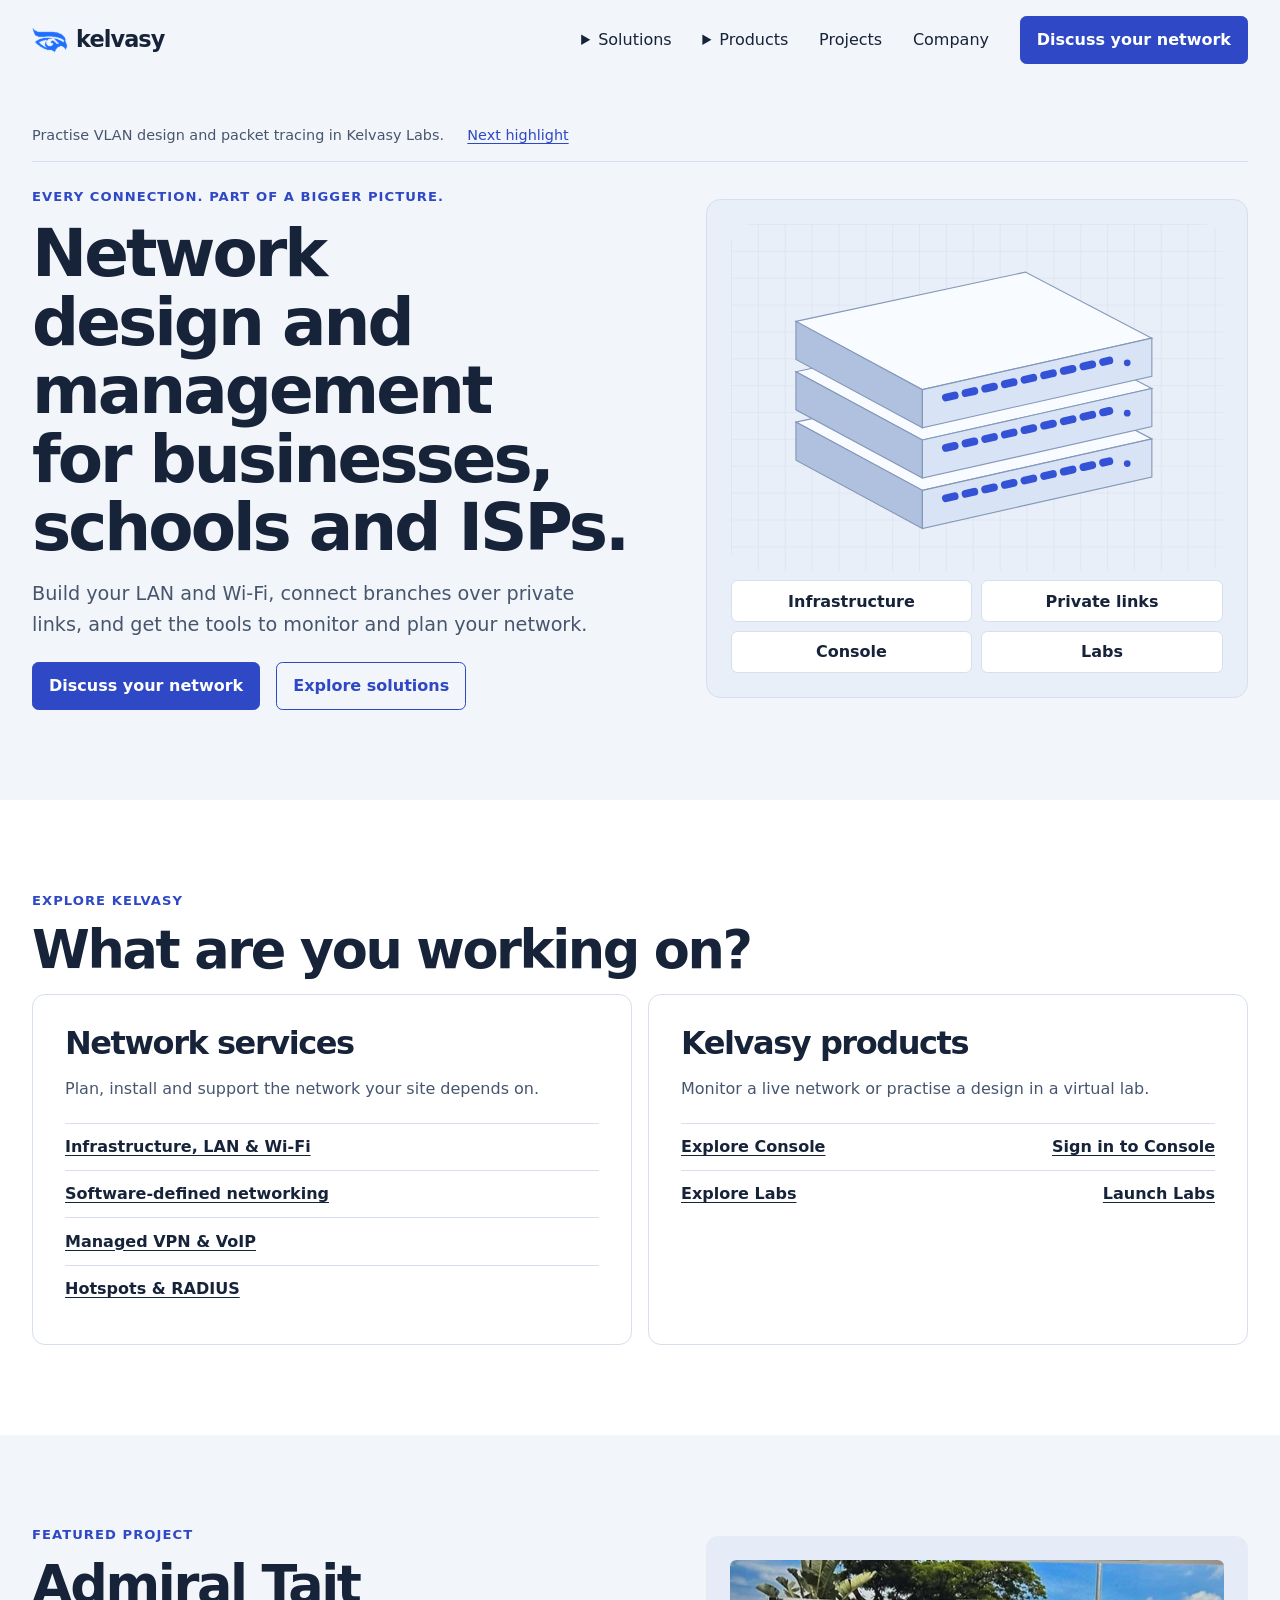
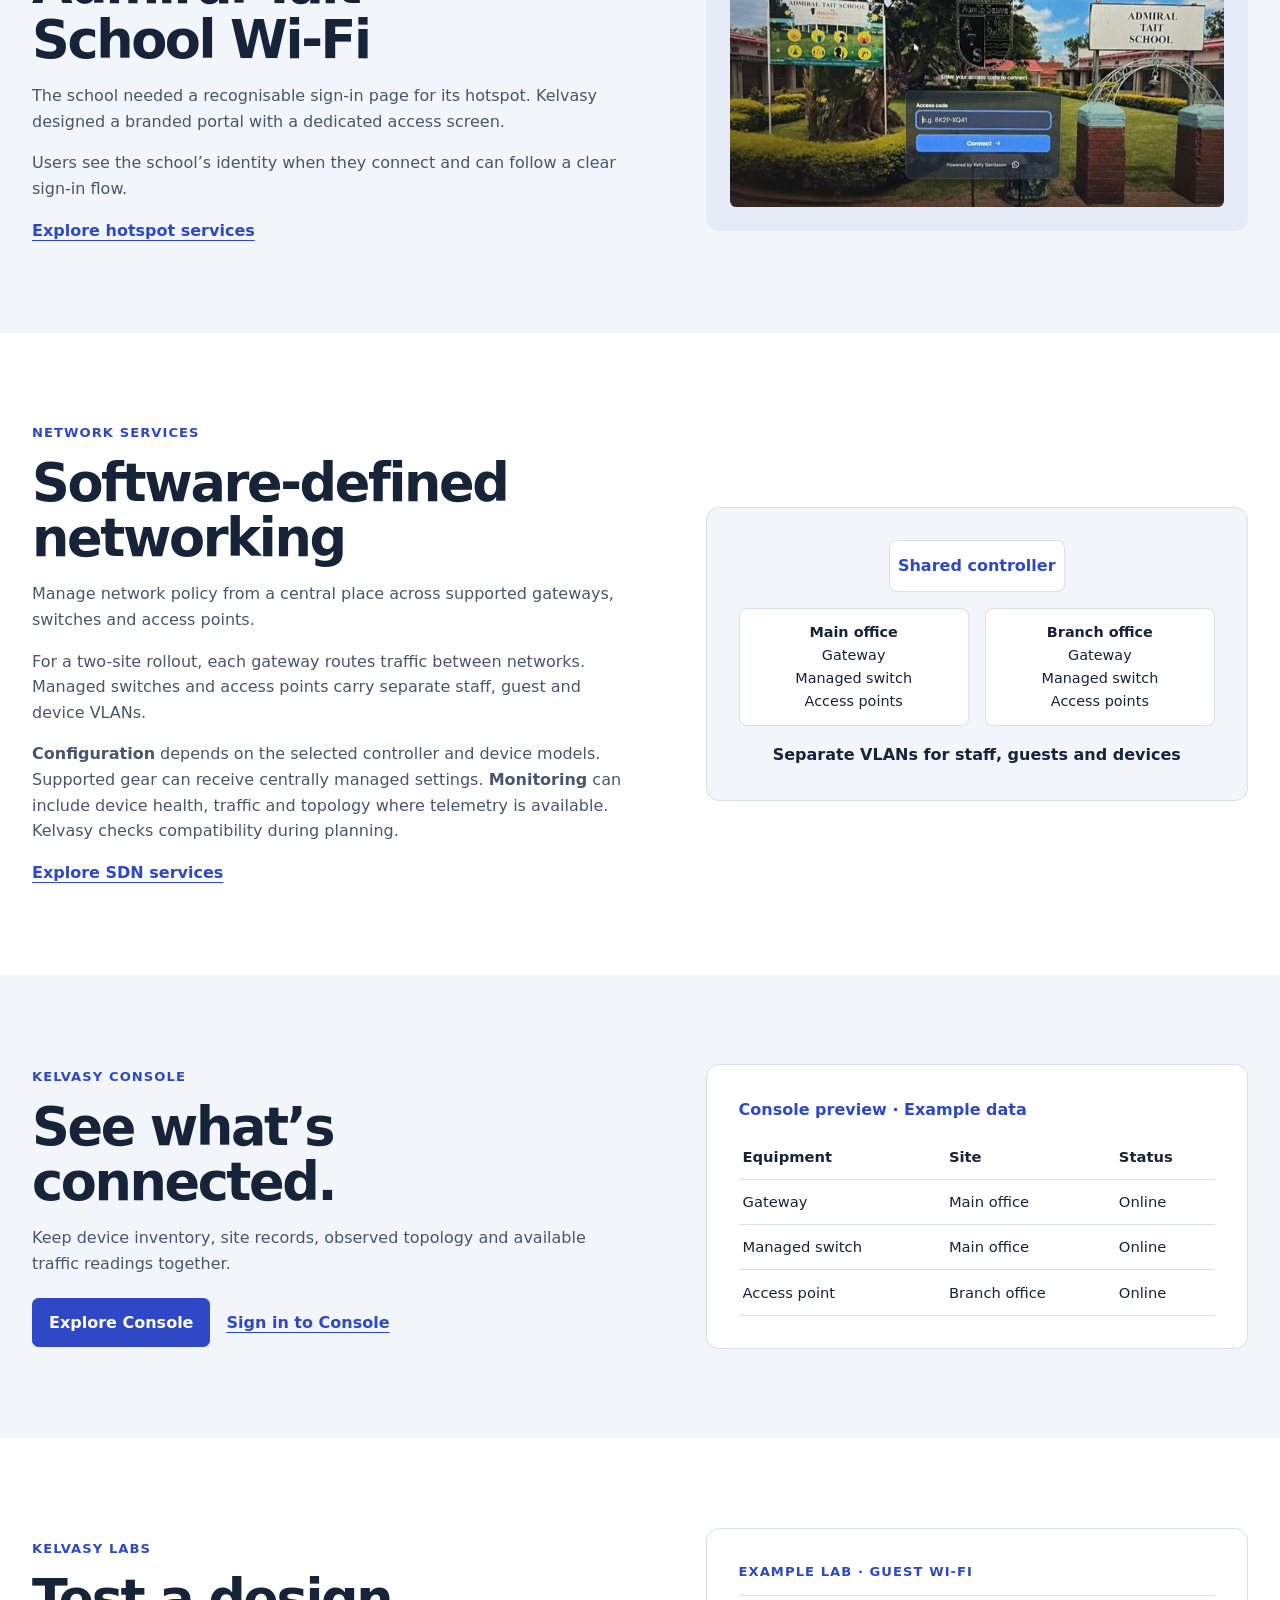
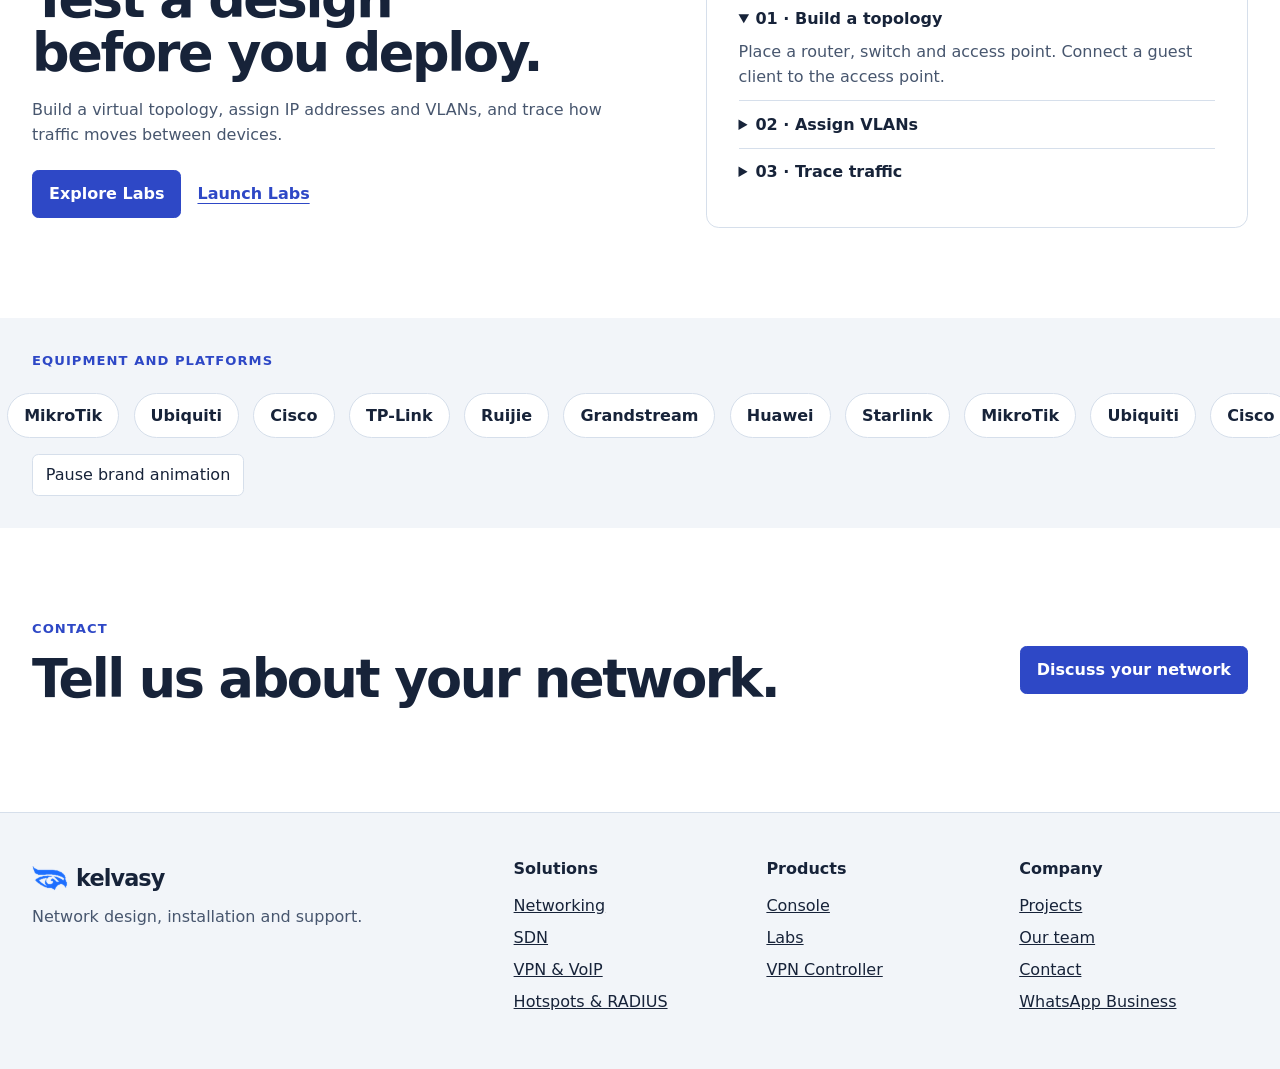
==== commit a3989b69: "Add editorial homepage index.html" ====
--- a/index.html
+++ b/index.html
@@ -1,126 +1,150 @@
-<!doctype html>
-<html lang="en"><head><meta name="google-site-verification" content="ZyK1AAJpsFJIOo3A32F_zLYo7eeZIJfEsocagrClBa0"><meta charset="utf-8"><meta name="viewport" content="width=device-width,initial-scale=1"><title>Kelvasy | Network Solutions &amp; Kelvasy Console</title><meta name="description" content="Network design, school LAN and Wi-Fi, RADIUS, PPPoE, hotspots, firewalls and business telephony. Kelvasy connects and supports your whole environment."><meta name="theme-color" content="#100a19"><link rel="icon" type="image/png" sizes="192x192" href="/favicon.png">
-<link rel="apple-touch-icon" href="/favicon.png">
-<link rel="canonical" href="https://kelvasy.com/">
-<meta name="robots" content="index,follow,max-image-preview:large">
-<meta property="og:type" content="website"><meta property="og:site_name" content="Kelvasy">
-<meta property="og:title" content="Kelvasy — Networks. Systems. Connected.">
-<meta property="og:description" content="Network design, school LAN and Wi-Fi, RADIUS, PPPoE, hotspots, security and business telephony. Discover our work and Kelvasy Console.">
-<meta property="og:url" content="https://kelvasy.com/"><meta property="og:image" content="https://kelvasy.com/logo.png"><meta property="og:image:alt" content="Kelvasy emblem">
-<meta name="twitter:card" content="summary"><meta name="twitter:title" content="Kelvasy — Network Solutions"><meta name="twitter:description" content="Networks, systems, security and business telephony. Explore Kelvasy and Kelvasy Console."><meta name="twitter:image" content="https://kelvasy.com/logo.png">
-<script type="application/ld+json">{"@context": "https://schema.org", "@graph": [{"@type": "Organization", "@id": "https://kelvasy.com/#organization", "name": "Kelvasy", "url": "https://kelvasy.com/", "logo": "https://kelvasy.com/logo.png", "email": "kelly@bdc.co.zw", "description": "Kelvasy designs, connects, secures and supports networks and systems, including LAN, Wi-Fi, RADIUS, PPPoE, hotspots, firewalls and business telephony."}, {"@type": "WebSite", "@id": "https://kelvasy.com/#website", "name": "Kelvasy", "url": "https://kelvasy.com/", "publisher": {"@id": "https://kelvasy.com/#organization"}}, {"@type": "WebPage", "@id": "https://kelvasy.com/#webpage", "url": "https://kelvasy.com/", "name": "Kelvasy | Network Solutions & Kelvasy Console", "isPartOf": {"@id": "https://kelvasy.com/#website"}, "about": {"@id": "https://kelvasy.com/#organization"}}]}</script>
-<style>
-@import url('https://fonts.googleapis.com/css2?family=Manrope:wght@300;400;500;600&display=swap');
-:root{--ink:#f5eff8;--muted:#bfb3c9;--accent:#efb776;--line:#e8c8ff29;--base:#100a19}*{box-sizing:border-box}html{scroll-behavior:smooth;scroll-padding-top:30px}body{margin:0;background:var(--base);color:var(--ink);font-family:Manrope,'Segoe UI',sans-serif;font-weight:400}a{color:inherit;text-decoration:none}button,input,select,textarea{font:inherit}button{color:inherit}a:focus-visible,button:focus-visible,input:focus-visible,select:focus-visible,textarea:focus-visible{outline:2px solid var(--accent);outline-offset:5px}::selection{background:#80547f;color:#fff}.skip{position:fixed;top:-70px;z-index:90;background:#100a19;padding:14px}.skip:focus{top:0}header{position:absolute;inset:0 0 auto;z-index:20;padding:34px 5.2vw;display:flex;align-items:center;gap:35px;justify-content:space-between}.brand{display:flex;align-items:center;gap:13px;font-size:23px;letter-spacing:.25em;font-weight:500}.brand img{width:38px;height:38px;object-fit:contain}.nav{display:flex;gap:34px;align-items:center;margin-left:auto}.nav a,.eyebrow,.circle-link,.section-num,.hero-foot{font-size:10px;letter-spacing:.17em;text-transform:uppercase;font-weight:500}.nav a{padding:12px 0;position:relative}.nav a:hover{color:var(--accent)}.header-actions{display:flex;gap:23px;align-items:center}.email-icon{display:grid;place-items:center;width:36px;height:36px}.email-icon svg{width:21px;height:21px}.email-icon:hover{color:var(--accent)}.menu-toggle{display:grid;place-content:center;gap:6px;width:32px;height:32px;border:0;background:none;cursor:pointer}.menu-toggle span{display:block;width:25px;height:1px;background:currentColor}.menu-toggle span:last-child{width:18px;justify-self:end}.menu-panel{position:absolute;top:96px;right:5.2vw;min-width:240px;padding:20px 30px;background:#201328fa;border:1px solid var(--line);box-shadow:0 20px 60px #0006}.menu-panel[hidden]{display:none}.menu-panel a{display:block;padding:12px 0;font-size:14px}.menu-panel a:hover{color:var(--accent)}
-.hero{position:relative;isolation:isolate;overflow:hidden;min-height:800px;height:100svh;max-height:1250px;background:#160c21}.living-image{position:absolute;inset:-4%;z-index:-3;background:url('network-background.png') center 63%/cover no-repeat;animation:breathe 24s ease-in-out infinite alternate;will-change:transform}.hero:before{content:'';position:absolute;inset:0;z-index:-1;background:linear-gradient(90deg,#0d0817c9,#0f091a38 65%,#0f091a22),linear-gradient(0deg,#100a1988,transparent 30%)}.hero:after{content:'';position:absolute;inset:0;z-index:-2;background:radial-gradient(ellipse at 78% 63%,#d279ff33,transparent 45%);animation:glow 9s ease-in-out infinite alternate}#energy{position:absolute;inset:0;z-index:-2;width:100%;height:100%;pointer-events:none}.hero-content{padding:clamp(200px,24vh,300px) 5.2vw 160px;max-width:1000px}.eyebrow{color:var(--accent);margin:0 0 29px}.hero h1{font-weight:300;font-size:clamp(54px,6.5vw,104px);line-height:1.14;letter-spacing:-.055em;margin:0 0 30px}.hero h1 em{color:var(--accent);font-style:normal}.fine-line{width:42px;height:1px;background:#b8a7c1;margin:34px 0}.hero-copy{font-size:14px;line-height:1.95;max-width:370px;color:#d0c6d7;margin:0 0 33px}.circle-link{display:inline-flex;align-items:center;gap:20px}.circle{display:grid;place-items:center;width:54px;height:54px;border:1px solid #efb77699;border-radius:50%;font-size:25px;font-weight:300;color:var(--accent);transition:background .25s,transform .25s}.circle-link:hover .circle{transform:translateX(4px);background:#efb77615}.hero-foot{position:absolute;bottom:36px;left:5.2vw;right:5.2vw;display:flex;justify-content:space-between;align-items:end;gap:20px;color:#b9aabd;font-size:9px}.scroll-link{display:flex;align-items:center;gap:16px}.scroll-line{display:block;width:1px;height:40px;background:linear-gradient(#806c8c,var(--accent));position:relative}.scroll-line:after{content:'';position:absolute;bottom:0;left:-2px;width:5px;height:5px;border-radius:50%;background:var(--accent);box-shadow:0 0 12px #efb776}.signature{text-align:right;line-height:1.9}.signature span{display:block;color:var(--accent)}
-.section{padding:105px 7.5vw}.section-num{display:block;color:#a087af;margin-bottom:25px}.section h2{font-size:clamp(35px,4vw,58px);font-weight:300;line-height:1.22;letter-spacing:-.045em;margin:0 0 25px}.muted{color:#aa91b9}.section p{font-size:14px;line-height:1.9;color:var(--muted)}.intro{display:grid;grid-template-columns:.65fr 1.5fr;gap:8vw;background:#150e1e;border-bottom:1px solid var(--line)}.intro p{max-width:640px}.section-top{display:flex;align-items:end;justify-content:space-between;gap:40px;margin-bottom:50px}.section-top h2{margin:0}.section-top p{max-width:320px;margin:0}.services{background:linear-gradient(150deg,#100a19,#1c1027)}.service-row{display:grid;grid-template-columns:55px 1fr 1fr 24px;gap:30px;padding:32px 0;border-top:1px solid var(--line)}.service-row:last-child{border-bottom:1px solid var(--line)}.number{font-size:11px;color:#a385b5;padding-top:8px}.service-row h3{font-size:25px;font-weight:400;letter-spacing:-.035em;margin:0 0 12px}.service-row p{margin:0;max-width:400px}.tags{font-size:11px;color:#af98bc;line-height:2.2;letter-spacing:.02em}.arrow{font-size:24px;color:var(--accent)}.section-lead{max-width:650px}.principles{display:grid;grid-template-columns:repeat(3,1fr);gap:45px;margin-top:60px}.principles article{border-top:1px solid var(--line);padding-top:25px}.principles h3{font-size:18px;font-weight:400}.workspace{background:#191020}.workspace-grid{display:grid;grid-template-columns:1.1fr 1fr;gap:12vw;align-items:center}.workspace p{max-width:470px}.workspace .circle-link{margin-top:20px}.workspace-visual{border:1px solid var(--line);padding:34px;min-height:280px;background:radial-gradient(ellipse at right bottom,#48224555,transparent 70%)}.status{font-size:10px;letter-spacing:.15em;text-transform:uppercase;color:#bca8c8;display:flex;align-items:center;gap:11px}.status i{width:6px;height:6px;border-radius:50%;background:var(--accent);box-shadow:0 0 15px #efb776}.workspace-url{font-size:clamp(21px,2.4vw,33px);font-weight:300;letter-spacing:-.04em;margin:45px 0 30px}.workspace-details{display:flex;justify-content:space-between;border-top:1px solid var(--line);padding-top:20px;font-size:11px;color:#bca8c8}.steps{display:grid;grid-template-columns:repeat(4,1fr);gap:30px;margin-top:55px}.step{border-top:1px solid var(--line);padding-top:23px}.step span{font-size:10px;color:var(--accent)}.step h3{font-size:21px;font-weight:400}.step p{font-size:13px}.contact{border-top:1px solid var(--line);background:linear-gradient(140deg,#211029,#100a19)}.contact-grid{display:grid;grid-template-columns:1fr 1fr;gap:10vw}.contact-email{display:inline-block;font-size:clamp(20px,2.3vw,32px);font-weight:300;letter-spacing:-.03em;border-bottom:1px solid #977a9a;padding-bottom:10px;margin-top:20px}.contact form{display:grid;gap:20px}.field label{display:block;font-size:10px;letter-spacing:.13em;text-transform:uppercase;color:#bba9c7;margin-bottom:10px}.field input,.field select,.field textarea{width:100%;background:none;border:0;border-bottom:1px solid #765f8355;border-radius:0;color:var(--ink);padding:10px 0 15px;font-size:14px}.field select option{background:#201328}.field textarea{resize:vertical;min-height:75px}.submit{background:none;border:0;padding:0;cursor:pointer;justify-self:start;text-align:left}.form-note{font-size:11px!important;margin:0}footer{padding:30px 7.5vw;display:flex;align-items:center;justify-content:space-between;gap:20px;border-top:1px solid var(--line);color:#a591b0;font-size:10px;letter-spacing:.07em}footer a:hover{color:var(--accent)}@keyframes breathe{from{transform:scale(1.02) translate3d(-.4%,0,0)}to{transform:scale(1.09) translate3d(.6%,-1%,0)}}@keyframes glow{from{opacity:.3}to{opacity:1}}
-@media(max-width:1000px){.nav{gap:20px}.brand{font-size:20px}.header-actions{gap:12px}.service-row{grid-template-columns:30px 1fr 1fr 20px;gap:20px}.section{padding:85px 6vw}.workspace-grid{gap:6vw}}@media(max-width:700px){header{padding:25px 6vw}.brand{font-size:18px;letter-spacing:.2em}.brand img{width:31px;height:31px}.nav{display:none}.header-actions{gap:17px}.hero{min-height:740px;max-height:1000px}.living-image{background-position:center 58%;background-size:auto 115%}.hero-content{padding:175px 7vw 150px}.hero h1{font-size:clamp(48px,10.8vw,76px);line-height:1.15}.hero .eyebrow{font-size:9px;letter-spacing:.13em;margin-bottom:25px}.hero-copy{max-width:320px;font-size:13px;line-height:1.85}.fine-line{margin:28px 0}.hero-foot{left:7vw;right:7vw;bottom:28px}.signature{font-size:8px}.intro,.workspace-grid,.contact-grid{grid-template-columns:1fr;gap:35px}.section{padding:72px 7vw}.section h2{font-size:37px}.section-top{display:block;margin-bottom:40px}.section-top p{margin-top:20px}.service-row{grid-template-columns:25px 1fr 20px;gap:13px;padding:28px 0}.service-row h3{font-size:23px}.service-row p{font-size:13px}.tags{grid-column:2;grid-row:2}.arrow{grid-column:3;grid-row:1}.principles{grid-template-columns:1fr;gap:20px;margin-top:40px}.steps{grid-template-columns:1fr 1fr;gap:25px}.workspace-visual{padding:27px;min-height:240px}.workspace-url{font-size:30px}.contact-grid{gap:45px}footer{padding:25px 7vw;flex-direction:column;align-items:start;line-height:1.7}.menu-panel{top:82px;right:6vw}.circle-link{font-size:10px;gap:16px}.circle{width:49px;height:49px}}@media(prefers-reduced-motion:reduce){html{scroll-behavior:auto}.living-image,.hero:after{animation:none;will-change:auto}.circle{transition:none}}
-
-/* Continuous, layered movement across the page, with a blue console scene. */
-.section,footer{position:relative;isolation:isolate;overflow:hidden}
-.section:before,footer:before{content:'';position:absolute;inset:-70px;z-index:-2;pointer-events:none;background:url('network-background.png') center 58%/cover;opacity:.13;animation:section-drift 17s ease-in-out infinite alternate;will-change:transform}
-.section:after,footer:after{content:'';position:absolute;inset:-15%;z-index:-1;pointer-events:none;background:radial-gradient(ellipse at 20% 40%,#b057bc20,transparent 48%),radial-gradient(ellipse at 85% 65%,#efb77612,transparent 50%);animation:light-flow 12s ease-in-out infinite alternate}
-#overview:before{animation-delay:-5s;background-position:center 35%}#services:before{animation-delay:-9s;opacity:.09}#approach:before{animation-delay:-3s;background-position:center 75%}#process:before{animation-delay:-12s;background-position:center 25%}#contact:before{animation-delay:-7s;opacity:.17}footer:before{opacity:.1;animation-delay:-10s}
-.workspace{background:#0a101c;min-height:560px}.workspace:before{background-image:url('console-background.png');background-position:center 66%;opacity:.9;animation:console-drift 14s ease-in-out infinite alternate}
-.workspace:after{inset:-10%;background:linear-gradient(90deg,#080d19eb,#0b1322bb 58%,#0b132277),radial-gradient(ellipse at 80% 75%,#07629555,transparent 65%);animation:console-glow 9s ease-in-out infinite alternate}
-.workspace-grid{position:relative}.workspace-visual{background:linear-gradient(135deg,#13233a77,#07132144);backdrop-filter:blur(8px);border-color:#8ac8ff38;box-shadow:0 25px 70px #0003}.workspace .status{color:#c0d2e5}.workspace .workspace-details{color:#c5d5e6}.workspace-url{font-size:clamp(26px,2.6vw,39px)}
-.living-image{animation:breathe 13s ease-in-out infinite alternate}.hero:after{animation:light-flow 11s ease-in-out infinite alternate}
-.contact-email{display:inline-grid;width:64px;height:64px;border:1px solid #efb77688;border-radius:50%;padding:0;margin-top:22px;color:var(--accent)}.contact-email svg{width:27px;height:27px}.contact-email:hover{background:#efb77615;border-color:var(--accent)}
-@keyframes section-drift{from{transform:scale(1.02) translate3d(-18px,-10px,0)}to{transform:scale(1.12) translate3d(22px,18px,0)}}
-@keyframes console-drift{from{transform:scale(1.02) translate3d(-22px,15px,0)}to{transform:scale(1.14) translate3d(25px,-23px,0)}}
-@keyframes light-flow{from{transform:translate3d(-3%,-2%,0);opacity:.45}to{transform:translate3d(4%,3%,0);opacity:1}}
-@keyframes console-glow{from{opacity:.83;transform:translateX(-1%)}to{opacity:1;transform:translateX(1%)}}
-@keyframes breathe{from{transform:scale(1.02) translate3d(-1%,-.5%,0)}to{transform:scale(1.16) translate3d(1.5%,-2%,0)}}
-@media(max-width:700px){.workspace:before{background-position:58% 65%;opacity:.72}.workspace:after{background:linear-gradient(180deg,#080d19e6,#0b1322aa 65%,#0b132255)}.workspace-visual{min-height:235px}.workspace-url{font-size:31px}.section:before{opacity:.11}.contact-email{width:58px;height:58px}}
-@media(prefers-reduced-motion:reduce){.section:before,.section:after,footer:before,footer:after,.living-image,.hero:after{animation:none;will-change:auto}}
-
-
-/* One continuous film and a restrained, shared palette across every section. */
-:root{--base:#070d17;--ink:#f4f6fa;--muted:#bdc8d6;--line:#c4d7ee29}
-body{isolation:isolate;background:var(--base)}
-.site-film{position:fixed;inset:0;z-index:-1;pointer-events:none;background:#070d17 url('console-background.png') center/cover}
-.site-film video{display:block;width:100%;height:100%;object-fit:cover;object-position:center;opacity:.72}
-.site-film:after{content:'';position:absolute;inset:0;background:linear-gradient(90deg,#050b15de 0%,#070d1780 62%,#070d1744)}
-.hero,.intro,.services,.workspace,.contact,.section,footer{background:transparent}
-.living-image,#energy,.hero:before,.hero:after,.section:before,.section:after,footer:before,footer:after{display:none}
-.section{background:#070d17ba;border-color:var(--line)}
-.workspace{background:#070d1770}.contact{background:#070d17c9}footer{background:#070d17df}
-.section-num,.number,.tags,.field label,.status,.workspace-details,footer{color:#b2c2d5}
-.muted{color:#b0bfd2}.hero-copy{color:#d4dce7}.hero-foot{color:#bdc9d8}
-.menu-panel{background:#0b1423fa}.field select option{background:#0b1423}
-.workspace-visual{background:#0b1423a6;backdrop-filter:blur(6px);box-shadow:none;border-color:var(--line)}
-.status i{box-shadow:none}.hero-content{max-width:1200px}.hero h1{max-width:1080px;text-wrap:balance}
-.email-icon,.menu-toggle{min-width:44px;min-height:44px}
-
-@media(max-width:700px){.site-film video{object-position:52% center}.site-film:after{background:linear-gradient(90deg,#050b15d9,#070d1788)}.hero h1{font-size:clamp(44px,10.4vw,76px)}.field input,.field select,.field textarea{font-size:16px}}
-body.motion-paused *,body.motion-paused *:before,body.motion-paused *:after{animation-play-state:paused!important}
-@media(prefers-reduced-motion:reduce){.site-film video{opacity:0}}
-
-
-/* Editorial spacing, real vendor assets, and a clear project hierarchy. */
-html{scroll-padding-top:36px}.hero-content{padding-top:clamp(180px,24vh,270px);max-width:1200px}.hero h1{font-size:clamp(62px,7.4vw,112px);letter-spacing:-.055em;line-height:1.08;max-width:1000px}.hero-copy{font-size:16px;line-height:1.85;max-width:440px}.hero-links{display:flex;align-items:center;gap:36px;flex-wrap:wrap}.text-link{display:inline-flex;align-items:center;justify-content:space-between;gap:22px;min-height:44px;border-bottom:1px solid #b5c7df55;font-size:13px}.text-link:hover{color:var(--accent);border-color:var(--accent)}
-.section{padding:112px max(6vw,24px)}.section p{font-size:16px;line-height:1.85}.section h2{font-size:clamp(36px,4.1vw,62px);text-wrap:balance}.section-top p{max-width:365px}.nav a{font-size:11px}.section-num,.eyebrow{font-size:11px}.service-row p{font-size:15px}.tags{font-size:12px}.intro{grid-template-columns:.65fr 1.5fr}.intro p{max-width:680px}.service-row{padding:34px 0}.service-row h3{font-size:27px}.principles p,.step p{font-size:15px}.projects{background:#070d17b8}.project-grid{display:grid;grid-template-columns:1fr 1fr;gap:56px 44px}.project{min-width:0}.project-art{height:210px;position:relative;overflow:hidden;background:linear-gradient(125deg,#0d1d30d9,#142c43a8);border:1px solid var(--line);display:flex;align-items:center;justify-content:flex-end;padding:30px;color:#92bddd}.project-art>span{position:absolute;left:25px;top:25px;text-transform:uppercase;font-size:10px;letter-spacing:.14em;color:#c4d5e6}.project-drawing{width:62%;height:165px;opacity:.65}.project-body{padding:28px 0 0}.project-body .eyebrow{margin-bottom:14px;font-size:10px}.project h3{font-size:clamp(25px,2.4vw,34px);line-height:1.2;font-weight:400;letter-spacing:-.04em;margin:0 0 16px}.project-body p{margin:0;max-width:540px}.project ul{list-style:none;padding:20px 0;margin:0;font-size:13px;line-height:2;color:#c3cfde}.project li:before{content:'—';margin-right:12px;color:var(--accent)}.project .text-link{margin-top:5px}
-.vendors{background:#070d17d4}.vendor-grid{display:grid;grid-template-columns:repeat(5,1fr);gap:1px;background:#bacbe12b;border:1px solid #bacbe12b}.vendor{min-height:116px;background:#f6f8fa;display:flex;align-items:center;justify-content:center;gap:10px;padding:24px;min-width:0}.vendor img{max-width:100%;height:45px;object-fit:contain;width:145px}.vendor span{font-size:17px;color:#12243a;font-weight:600;letter-spacing:-.04em}.vendor-ubiquiti img,.vendor-huawei img{width:32px;height:34px}.vendor-starlink{background:#091322}.vendor-starlink img{height:24px}.vendor-note{font-size:11px!important;line-height:1.6!important;color:#a8b9cb!important;max-width:700px;margin:20px 0 0}.workspace-visual{border-color:#c4d7ee38}.field input,.field select,.field textarea{font-size:16px;min-height:48px}.field label{font-size:11px}.form-trap{position:absolute;left:-10000px;width:1px;height:1px}.form-status{margin:0;font-size:14px!important;min-height:24px}.submit:disabled{opacity:.55;cursor:wait}.form-note{font-size:12px!important}.form-status:empty{display:none}.workspace-details{font-size:12px;gap:12px}.section-lead{max-width:670px}.step h3{font-size:24px}.principles h3{font-size:22px}footer{font-size:11px}
-@media(min-width:1600px){.hero-content{padding-left:8vw}.section{padding-left:10vw;padding-right:10vw}header{padding-left:8vw;padding-right:8vw}.hero-foot{left:8vw;right:8vw}}
-@media(max-width:900px){.nav{gap:18px}.nav a{font-size:10px}.brand{font-size:19px}.vendor-grid{grid-template-columns:repeat(3,1fr)}.vendor{min-height:100px;padding:21px}.project-grid{gap:38px 28px}.project-art{height:180px}.section{padding:80px 6vw}.service-row{gap:20px}}
-@media(max-width:600px){header{padding:22px 6vw}.brand{font-size:18px}.hero{min-height:760px;max-height:none;height:100svh}.hero-content{padding:166px 7vw 145px}.hero h1{font-size:clamp(47px,12.2vw,70px);line-height:1.12;letter-spacing:-.05em}.hero-copy{font-size:15px;max-width:380px;line-height:1.8}.hero .eyebrow{font-size:9px;letter-spacing:.12em;max-width:270px;line-height:1.8}.hero-links{gap:12px;align-items:flex-start;flex-direction:column}.hero-links .text-link{font-size:12px;margin-left:65px}.hero-foot{bottom:24px}.signature{display:none}.hero-foot .scroll-link{font-size:8px}.fine-line{margin:24px 0}.section{padding:68px 7vw}.section h2{font-size:36px;line-height:1.18}.section-num{font-size:10px;margin-bottom:22px}.section p{font-size:15px;line-height:1.8}.intro{grid-template-columns:1fr;gap:18px}.intro .eyebrow{display:none}.section-top{margin-bottom:32px}.section-top p{margin-top:19px}.service-row h3{font-size:23px}.service-row{padding:26px 0;gap:12px}.tags{font-size:11px}.project-grid{grid-template-columns:1fr;gap:42px}.project-art{height:170px}.project h3{font-size:29px}.project-body{padding-top:23px}.project-body p{font-size:15px}.project ul{font-size:12px;padding:16px 0}.project .text-link{font-size:12px}.vendor-grid{grid-template-columns:repeat(3,1fr)}.vendor{min-height:82px;padding:15px 12px;gap:4px}.vendor img{height:33px}.vendor span{font-size:11px}.vendor-ubiquiti img,.vendor-huawei img{width:22px;height:26px}.vendor-starlink img{height:14px}.workspace-url{font-size:29px}.workspace-details{font-size:11px}.principles{gap:18px}.steps{gap:23px}.step h3{font-size:23px}.contact-grid{gap:35px}.contact form{gap:23px}.hero:before{display:none}footer{padding:26px 7vw}}
-/* Unified vendor marks on the shared site background. */ .vendor-grid{background:transparent;border-color:var(--line)}.vendor{background:transparent;border-right:1px solid var(--line);border-bottom:1px solid var(--line)}.vendor img{filter:grayscale(1) brightness(0) invert(1);opacity:.88}.vendor span{color:var(--ink)}.vendor-starlink{background:transparent}
-/* Photographic work: original files, consistent presentation, reversible crops. */
-.installation-image{padding:0;isolation:isolate;height:270px;background:#102035}
-.installation-image img{width:100%;height:100%;object-fit:cover;object-position:center;filter:saturate(.68) contrast(1.06) brightness(.84);display:block}
-.installation-image:after{content:'';position:absolute;inset:0;pointer-events:none;background:linear-gradient(180deg,#06101c77,transparent 45%,#06101c44);mix-blend-mode:multiply}
-.installation-image>span{z-index:2;text-shadow:0 1px 8px #000;background:#091321c9;padding:8px 10px;left:16px;top:16px}
-.portfolio{background:#070d17c4}.portal-grid{display:grid;grid-template-columns:repeat(4,1fr);gap:28px}.portal-frame{display:block;position:relative;height:390px;overflow:hidden;border:1px solid var(--line);background:#0b1423;isolation:isolate}.portal-frame img{display:block;width:100%;height:100%;object-fit:contain;filter:saturate(.8) contrast(1.025);transition:filter .25s}.portal-frame:hover img{filter:saturate(1) contrast(1.025)}.mobile-crop img{position:absolute;top:-13.5%;height:115%;object-fit:cover}.dynamic-crop img{position:absolute;top:-10.8%;height:117%;object-fit:cover}.school-photo img{object-fit:cover;object-position:42% center;filter:saturate(.65) contrast(1.03) brightness(.88)}.health-preview img{object-fit:contain}.photo-expand{position:absolute;right:12px;bottom:12px;z-index:2;background:#07101ce0;border:1px solid var(--line);width:34px;height:34px;display:grid;place-items:center;color:var(--accent)}.portal-caption{padding-top:22px}.portal-caption .eyebrow{font-size:10px;margin-bottom:12px;line-height:1.7}.portal-caption h3{font-size:23px;line-height:1.25;letter-spacing:-.03em;font-weight:400;margin:0 0 12px}.portal-caption p{font-size:13px;line-height:1.8;margin:0}
-@media(max-width:1100px){.portal-grid{grid-template-columns:repeat(2,1fr);gap:40px 26px}.portal-frame{height:430px}.mobile-crop img,.dynamic-crop img{object-fit:contain}.mobile-crop img{top:-14%;height:117%}.dynamic-crop img{top:-11%;height:117%}}
-@media(max-width:600px){.installation-image{height:220px}.portal-grid{grid-template-columns:1fr;gap:38px}.portal-frame{height:auto;aspect-ratio:4/5}.mobile-crop,.dynamic-crop{aspect-ratio:1/1.65;max-width:360px}.school-photo,.health-preview{aspect-ratio:4/3}.portal-caption h3{font-size:26px}.portal-caption p{font-size:14px}.school-photo img{object-fit:cover;object-position:center}.mobile-crop img,.dynamic-crop img{object-fit:cover}}
-.portal-grid{grid-template-columns:repeat(2,minmax(0,1fr));gap:44px 34px}.portal-frame{height:500px}.mobile-crop img,.dynamic-crop img{object-fit:contain}.school-photo,.health-preview{height:auto;aspect-ratio:16/10}.school-photo img{object-fit:cover;object-position:44% 48%}.health-preview img{object-fit:cover}.portal-caption p{max-width:460px}@media(max-width:600px){.portal-grid{grid-template-columns:1fr}.portal-frame{height:auto}.mobile-crop,.dynamic-crop{aspect-ratio:1/1.65}.mobile-crop img,.dynamic-crop img{object-fit:cover}.school-photo,.health-preview{aspect-ratio:4/3}}/* Frame the school installation screen without the laptop or room. */ .school-photo{aspect-ratio:2!important;overflow:hidden}.school-photo img{position:absolute;width:154%;max-width:none;height:174%;left:-12.6%;top:-35.7%;object-fit:fill;filter:saturate(.7) contrast(1.03) brightness(.92)}.school-photo img{position:static;width:100%;height:100%;max-width:100%;object-fit:cover}.school-photo{aspect-ratio:2!important}</style></head><body><div class="site-film" aria-hidden="true"><video id="background-film" muted loop playsinline preload="none" poster="console-background.png"><source data-src="network-motion.mp4" type="video/mp4"></video></div><a class="skip" href="#main">Skip to content</a>
-<header><a class="brand" href="#top" aria-label="Kelvasy home"><img src="logo.png" alt="">KELVASY</a><nav class="nav" aria-label="Main navigation"><a href="#services">Services</a><a href="#projects">Projects</a><a href="#vendors">Vendors</a><a href="#workspace">Console</a><a href="#contact">Contact</a></nav><div class="header-actions"><a class="email-icon" href="mailto:kelly@bdc.co.zw" aria-label="Email Kelly" title="Email Kelly"><svg viewBox="0 0 24 24" fill="none" stroke="currentColor" stroke-width="1.4" stroke-linecap="round" stroke-linejoin="round" aria-hidden="true"><rect x="3" y="5" width="18" height="14" rx="2"/><path d="m3 6 9 7 9-7"/></svg></a><button class="menu-toggle" aria-label="Open navigation menu" aria-expanded="false" aria-controls="menu"><span></span><span></span></button></div><nav class="menu-panel" id="menu" aria-label="Quick navigation" hidden><a href="#services">Explore services</a><a href="#projects">Our projects</a><a href="#vendors">Equipment & vendors</a><a href="#workspace">Kelvasy Console</a><a href="#contact">Start a conversation</a><a href="https://app.kelvasy.com">Open Console ↗</a></nav></header>
-<main id="main"><section class="hero" id="top" aria-labelledby="hero-title"><div class="living-image" aria-hidden="true"></div><canvas id="energy" aria-hidden="true"></canvas><div class="hero-content"><p class="eyebrow">Network design · Integration · Support</p><h1 id="hero-title">Your network.<br>Built to <em>work.</em></h1><div class="fine-line"></div><p class="hero-copy">Reliable networks for schools, businesses and service providers. From the first cable to secure access, internet and IP telephony — we make the whole environment work together.</p><div class="hero-links"><a class="circle-link" href="#services"><span class="circle" aria-hidden="true">→</span>Explore our services</a><a class="text-link" href="#contact">Discuss your project <span aria-hidden="true">↗</span></a></div></div><div class="hero-foot"><a class="scroll-link" href="#overview"><span class="scroll-line" aria-hidden="true"></span>Scroll to discover</a><div class="signature">Independent thinking.<span>End-to-end networking.</span></div></div></section>
-<section class="section intro" id="overview"><div><span class="section-num">01 / The bigger picture</span><p class="eyebrow">One connected environment</p></div><div><h2>Less friction.<br><span class="muted">Better connections.</span></h2><p>Your team needs the Wi-Fi to connect, the phones to ring and the systems to stay within reach. We design and configure the network behind it all.</p><p>Schools, offices, remote sites and subscriber networks. The right equipment, configured for the way you work.</p></div></section>
-<section class="section services" id="services"><span class="section-num">02 / What we do</span><div class="section-top"><h2>The right setup.<br>From end to end.</h2><p>Design, installation, configuration and support. Clear scope, practical recommendations and a proper handover.</p></div>
-<article class="service-row"><span class="number">01</span><div><h3>Network architecture</h3><p>Routing, switching and structured LANs that give your devices a reliable foundation.</p></div><div class="tags">Routing & switching<br>Network segmentation · Capacity planning<br>Infrastructure design · Equipment configuration</div><span class="arrow" aria-hidden="true">↗</span></article>
-<article class="service-row"><span class="number">02</span><div><h3>Connectivity & wireless</h3><p>Wi-Fi coverage, site links and internet failover that keep people connected.</p></div><div class="tags">Wired & wireless networks<br>Internet connectivity · Link failover<br>Multi-site networks · Coverage planning</div><span class="arrow" aria-hidden="true">↗</span></article>
-<article class="service-row"><span class="number">03</span><div><h3>Security & access</h3><p>Firewalls, VPNs and access rules that put you in control of who connects to what.</p></div><div class="tags">Firewalls · VPN & remote access<br>Authentication · Access control<br>Security hardening · Guest networks</div><span class="arrow" aria-hidden="true">↗</span></article>
-<article class="service-row"><span class="number">04</span><div><h3>Systems & integration</h3><p>Bring cloud services, on-site systems and multi-vendor equipment into one environment.</p></div><div class="tags">Multi-vendor integration<br>Cloud & on-site systems · Monitoring<br>Portals · Business system connections</div><span class="arrow" aria-hidden="true">↗</span></article>
-<article class="service-row"><span class="number">05</span><div><h3>Voice & business telephony</h3><p>PABX, SIP trunks and IP phones, with extensions and call routing set up for your team.</p></div><div class="tags">PABX configuration · VoIP integration<br>IP phones · Extensions & call routing<br>SIP trunks · Testing & troubleshooting</div><span class="arrow" aria-hidden="true">↗</span></article>
-<article class="service-row"><span class="number">06</span><div><h3>Management & support</h3><p>Find the fault, improve performance and keep your configuration documented.</p></div><div class="tags">Network assessment · Diagnostics<br>Performance tuning · Remote management<br>Documentation · Ongoing support</div><span class="arrow" aria-hidden="true">↗</span></article></section>
-<section class="section projects" id="projects"><span class="section-num">03 / Project work</span><div class="section-top"><h2>Networks with<br>a job to do.</h2><p>Practical work across access networks, learning environments, business infrastructure and security.</p></div><div class="project-grid"><article class="project"><div class="project-art installation-image"><img src="project-router-switching.jpg" alt="MikroTik RouterBOARD and TP-Link switch in a network rack" loading="lazy" width="736" height="550"><span>01 / Subscriber access</span></div><div class="project-body"><p class="eyebrow">Subscriber access</p><h3>RADIUS, PPPoE & hotspots</h3><p>Manage who gets online and how they connect. RADIUS authentication, PPPoE profiles and hotspot access configured around your network.</p><ul><li>Authentication & accounting</li><li>User profiles & bandwidth limits</li><li>Captive portals & voucher access</li></ul><a class="text-link" href="#contact">Discuss a similar project <span aria-hidden="true">↗</span></a></div></article><article class="project"><div class="project-art installation-image"><img src="project-network-cabinet.jpg" alt="Wall-mounted network cabinet with connected equipment" loading="lazy" width="736" height="550"><span>02 / Education</span></div><div class="project-body"><p class="eyebrow">Education</p><h3>School LAN & campus Wi-Fi</h3><p>Connect classrooms, computer labs and administration. Plan coverage for learning spaces, separate student and staff access, and manage shared internet capacity.</p><ul><li>Classrooms, labs & offices</li><li>Staff, student & guest networks</li><li>Coverage & bandwidth planning</li></ul><a class="text-link" href="#contact">Discuss a similar project <span aria-hidden="true">↗</span></a></div></article><article class="project"><div class="project-art installation-image"><img src="project-rack-connectivity.jpg" alt="Rack switching and patch-panel connections" loading="lazy" width="736" height="550"><span>03 / Business infrastructure</span></div><div class="project-body"><p class="eyebrow">Business infrastructure</p><h3>Office LAN & site connectivity</h3><p>Give your team a dependable working network. Structured cabling, switching and wireless brought together with organised racks and clear documentation.</p><ul><li>Cabling, switching & VLANs</li><li>Multi-site links & failover</li><li>Testing & documented handover</li></ul><a class="text-link" href="#contact">Discuss a similar project <span aria-hidden="true">↗</span></a></div></article><article class="project"><div class="project-art installation-image"><img src="project-fibre-distribution.jpg" alt="Fibre distribution tray with routed fibre strands" loading="lazy" width="736" height="550"><span>04 / Infrastructure detail</span></div><div class="project-body"><p class="eyebrow">Physical infrastructure</p><h3>Fibre & network distribution</h3><p>Organised fibre termination and distribution connect the physical network. Careful routing and accessible connections make the installation easier to maintain.</p><ul><li>Fibre termination & distribution</li><li>Organised cable routing</li><li>Accessible network connections</li></ul><a class="text-link" href="#contact">Discuss a similar project <span aria-hidden="true">↗</span></a></div></article></div></section><section class="section portfolio" id="portfolio"><span class="section-num">Project details / Portal work</span><div class="section-top"><h2>A familiar welcome.<br>On every network.</h2><p>Examples of branded hotspot interfaces and access experiences from our work.</p></div><div class="portal-grid"><article class="portal-card"><a class="portal-frame mobile-crop" href="project-although-here-portal.jpg" target="_blank" rel="noopener" aria-label="View Although Here project image in full"><img src="project-although-here-portal.jpg" alt="Although Here hotspot portal" loading="lazy" width="540" height="1080"><span class="photo-expand" aria-hidden="true">↗</span></a><div class="portal-caption"><p class="eyebrow">Although Here</p><h3>Voucher hotspot portal</h3><p>Access-code login with a site-specific identity.</p></div></article><article class="portal-card"><a class="portal-frame dynamic-crop" href="project-dynamic-hotspot.jpg" target="_blank" rel="noopener" aria-label="View Dynamic Wi-Fi project image in full"><img src="project-dynamic-hotspot.jpg" alt="Dynamic Wi-Fi hotspot portal" loading="lazy" width="540" height="1080"><span class="photo-expand" aria-hidden="true">↗</span></a><div class="portal-caption"><p class="eyebrow">Dynamic Wi-Fi</p><h3>Hotspot access & plans</h3><p>A mobile portal showing voucher access, plans and support links.</p></div></article><article class="portal-card" id="school-hotspot"><a class="portal-frame school-photo" href="project-school-screen.png" target="_blank" rel="noopener" aria-label="View Admiral Tait School project image in full"><img src="project-school-screen.png" alt="Admiral Tait School hotspot portal" loading="lazy" width="540" height="1080"><span class="photo-expand" aria-hidden="true">↗</span></a><div class="portal-caption"><p class="eyebrow">Admiral Tait School</p><h3>School hotspot access</h3><p>A school-branded access portal shown on the installation laptop.</p></div></article><article class="portal-card"><a class="portal-frame health-preview" href="project-health-centre-preview.jpg" target="_blank" rel="noopener" aria-label="View Sarudzai Health Centre project image in full"><img src="project-health-centre-preview.jpg" alt="Sarudzai Health Centre hotspot portal" loading="lazy" width="540" height="1080"><span class="photo-expand" aria-hidden="true">↗</span></a><div class="portal-caption"><p class="eyebrow">Sarudzai Health Centre</p><h3>Branded portal preview</h3><p>Portal design preview. RouterOS template placeholders are visible in this capture.</p></div></article></div></section><section class="section vendors" id="vendors"><span class="section-num">04 / Equipment & platforms</span><div class="section-top"><h2>Different vendors.<br>One working network.</h2><p>We configure and integrate equipment and platforms from the brands below, choosing what fits your environment.</p></div><div class="vendor-grid" aria-label="Vendors we work with"><div class="vendor vendor-ubiquiti"><img src="[data-uri]" alt="Ubiquiti" loading="lazy" decoding="async" width="160" height="52"><span>Ubiquiti</span></div><div class="vendor vendor-mikrotik"><img src="[data-uri]" alt="MikroTik" loading="lazy" decoding="async" width="160" height="52"></div><div class="vendor vendor-cisco"><img src="[data-uri]" alt="Cisco" loading="lazy" decoding="async" width="160" height="52"></div><div class="vendor vendor-cudy"><img src="[data-uri]" alt="Cudy" loading="lazy" decoding="async" width="160" height="52"></div><div class="vendor vendor-tplink"><img src="[data-uri]" alt="TP-Link" loading="lazy" decoding="async" width="160" height="52"></div><div class="vendor vendor-ruckus"><img src="[data-uri]" alt="RUCKUS" loading="lazy" decoding="async" width="160" height="52"></div><div class="vendor vendor-ruijie"><img src="[data-uri]" alt="Ruijie" loading="lazy" decoding="async" width="160" height="52"></div><div class="vendor vendor-grandstream"><img src="[data-uri]" alt="Grandstream" loading="lazy" decoding="async" width="160" height="52"></div><div class="vendor vendor-fortinet"><img src="[data-uri]" alt="Fortinet" loading="lazy" decoding="async" width="160" height="52"></div><div class="vendor vendor-sophos"><img src="[data-uri]" alt="Sophos" loading="lazy" decoding="async" width="160" height="52"></div><div class="vendor vendor-microsoft"><img src="[data-uri]" alt="Microsoft" loading="lazy" decoding="async" width="160" height="52"></div><div class="vendor vendor-tenda"><img src="[data-uri]" alt="Tenda" loading="lazy" decoding="async" width="160" height="52"></div><div class="vendor vendor-huawei"><img src="[data-uri]" alt="Huawei" loading="lazy" decoding="async" width="160" height="52"><span>Huawei</span></div><div class="vendor vendor-zte"><img src="[data-uri]" alt="ZTE" loading="lazy" decoding="async" width="160" height="52"></div><div class="vendor vendor-starlink"><img src="[data-uri]" alt="Starlink" loading="lazy" decoding="async" width="160" height="52"></div></div><p class="vendor-note">Brand names and logos identify the equipment and platforms we work with. They do not imply certification or an official partnership.</p></section><section class="section" id="approach"><span class="section-num">05 / Our approach</span><h2>Good decisions.<br><span class="muted">Properly implemented.</span></h2><p class="section-lead">We start with what is there, agree what needs to change, then test and document the setup.</p><div class="principles"><article><span class="section-num">01</span><h3>Technology that fits</h3><p>Independent recommendations across vendors and platforms, guided by your requirements and budget.</p></article><article><span class="section-num">02</span><h3>Clarity from the start</h3><p>A practical plan, clear scope and documented configuration, so you understand how your network works.</p></article><article><span class="section-num">03</span><h3>Support beyond setup</h3><p>Testing, handover and remote support to help your infrastructure adapt as your business changes.</p></article></div></section>
-<section class="section workspace" id="workspace"><div class="workspace-grid"><div><span class="section-num">06 / Stay connected</span><h2>Your network.<br>Within reach.</h2><p>Open the Kelvasy Console for remote access, network management and support. One consistent place to connect with your network environment.</p><p><a href="/console.html">Explore Kelvasy Console →</a></p><a class="circle-link" href="https://app.kelvasy.com"><span class="circle" aria-hidden="true">↗</span>Open Console</a></div><div class="workspace-visual"><div class="status"><i aria-hidden="true"></i>Kelvasy Console</div><div class="workspace-url">Kelvasy Console</div><div class="workspace-details"><span>Remote access</span><span>Management</span><span>Support</span></div></div></div></section>
-<section class="section" id="process"><span class="section-num">07 / From idea to infrastructure</span><h2>A clear way forward.</h2><div class="steps"><article class="step"><span>01 / Discover</span><h3>Understand.</h3><p>Your environment, your people and the challenges you need to solve.</p></article><article class="step"><span>02 / Design</span><h3>Plan.</h3><p>The right architecture, technology and a clear project scope.</p></article><article class="step"><span>03 / Implement</span><h3>Connect.</h3><p>Configuration, integration and testing across the environment.</p></article><article class="step"><span>04 / Support</span><h3>Keep moving.</h3><p>Documented handover, remote management and practical support.</p></article></div></section>
-<section class="section contact" id="contact"><div class="contact-grid"><div><span class="section-num">08 / Start a conversation</span><h2>Let’s get your<br>network working.</h2><p>Planning a new installation or fixing an existing network? Tell us about the site, the equipment and what you need to achieve.</p><a class="email-icon contact-email" href="mailto:kelly@bdc.co.zw" aria-label="Email Kelly" title="Email Kelly"><svg viewBox="0 0 24 24" fill="none" stroke="currentColor" stroke-width="1.4" stroke-linecap="round" stroke-linejoin="round" aria-hidden="true"><rect x="3" y="5" width="18" height="14" rx="2"/><path d="m3 6 9 7 9-7"/></svg></a></div><form id="contact-form" action="https://formsubmit.co/kelly@bdc.co.zw" method="POST"><input type="hidden" name="_subject" value="Kelvasy website enquiry"><div class="field"><label for="name">Your name</label><input id="name" name="name" autocomplete="name" placeholder="How should we address you?" required></div><div class="field"><label for="reply">Your email</label><input id="reply" name="email" type="email" autocomplete="email" placeholder="you@company.com" required></div><div class="field"><label for="service">What do you need?</label><select id="service" name="service"><option>Network architecture</option><option>RADIUS, PPPoE & hotspots</option><option>School LAN & campus Wi-Fi</option><option>Connectivity & wireless</option><option>Security & access</option><option>Systems & integration</option><option>PABX, VoIP & IP phones</option><option>Management & support</option><option>Let’s discuss</option></select></div><div class="field"><label for="message">A little about your project</label><textarea id="message" name="message" placeholder="Your environment, your challenge, your idea…" required></textarea></div><button class="circle-link submit" type="submit"><span class="circle" aria-hidden="true">→</span>Send enquiry</button><p class="form-note">Your enquiry is sent securely via FormSubmit. We’ll reply to the email you provide.</p><p class="form-status" id="form-status" role="status" aria-live="polite" aria-atomic="true"></p><button id="form-fallback" data-fallback="true" type="submit" hidden style="background:none;border:1px solid currentColor;padding:12px 18px;color:inherit;cursor:pointer;justify-self:start">Continue with secure form ↗</button></form></div></section></main>
-<footer><span>© <span id="year"></span> KELVASY. All rights reserved.</span><span>Networks. Systems. Connected.</span><a href="https://app.kelvasy.com">Open Console ↗</a></footer>
-<script>
-document.getElementById('year').textContent=new Date().getFullYear();
-const menuButton=document.querySelector('.menu-toggle'),menu=document.getElementById('menu');function closeMenu(){menu.hidden=true;menuButton.setAttribute('aria-expanded','false');menuButton.setAttribute('aria-label','Open navigation menu')}menuButton.addEventListener('click',()=>{const open=menu.hidden;menu.hidden=!open;menuButton.setAttribute('aria-expanded',String(open));menuButton.setAttribute('aria-label',open?'Close navigation menu':'Open navigation menu')});menu.querySelectorAll('a').forEach(a=>a.addEventListener('click',closeMenu));document.addEventListener('keydown',e=>{if(e.key==='Escape'&&!menu.hidden){closeMenu();menuButton.focus()}});document.addEventListener('click',e=>{if(!menu.hidden&&!menu.contains(e.target)&&!menuButton.contains(e.target))closeMenu()});
-const enquiryForm=document.getElementById('contact-form');
-enquiryForm.addEventListener('submit',async e=>{
- if(e.submitter?.dataset.fallback)return;
- e.preventDefault();if(!enquiryForm.reportValidity())return;
- const button=enquiryForm.querySelector('button[type=submit]'),status=document.getElementById('form-status'),fallback=document.getElementById('form-fallback');
- if(button.disabled)return;
-
- const original=button.innerHTML,controller=new AbortController();
- const timeout=setTimeout(()=>controller.abort(),20000);
- button.disabled=true;button.setAttribute('aria-busy','true');button.textContent='Sending…';fallback.hidden=true;status.textContent='Sending your enquiry…';
- try{
-  const response=await fetch('https://formsubmit.co/ajax/kelly@bdc.co.zw',{method:'POST',body:new FormData(enquiryForm),headers:{Accept:'application/json'},signal:controller.signal});
-  const result=await response.json();
-  if(!response.ok||!(result.success===true||result.success==='true'))throw new Error('Submission not confirmed');
-  status.textContent='Your enquiry has been accepted for email delivery. Thank you for getting in touch.';enquiryForm.reset();
- }catch(error){
-  status.textContent=error.name==='AbortError'?'Delivery could not be confirmed in time. Your message is still here. Please check before retrying to avoid sending twice, or use the email icon.':'Your enquiry could not be confirmed. Your message is still here. Try the secure form below or use the email icon.';
-  fallback.hidden=false;
- }finally{clearTimeout(timeout);button.disabled=false;button.removeAttribute('aria-busy');button.innerHTML=original}
-});
-// Keep the decorative film silent and respect device motion/data preferences.
-const film=document.getElementById('background-film'),reduceMotion=matchMedia('(prefers-reduced-motion: reduce)');
-let filmLoaded=false;
-function updateFilm(){
- const stop=reduceMotion.matches||Boolean(navigator.connection&&navigator.connection.saveData)||document.hidden;
- if(stop){film.pause();return}
- if(!filmLoaded){const source=film.querySelector('source');source.src=source.dataset.src;film.load();filmLoaded=true}
- film.muted=true;film.play().catch(()=>{});
-}
-reduceMotion.addEventListener('change',updateFilm);
-document.addEventListener('visibilitychange',updateFilm);updateFilm();
-</script></body></html>
+<!doctype html>
+<html lang="en"><head><meta name="google-site-verification" content="ZyK1AAJpsFJIOo3A32F_zLYo7eeZIJfEsocagrClBa0"><meta charset="utf-8"><meta name="viewport" content="width=device-width,initial-scale=1"><title>Kelvasy | Network Solutions &amp; Kelvasy Console</title><meta name="description" content="Network design, school LAN and Wi-Fi, RADIUS, PPPoE, hotspots, firewalls and business telephony. Kelvasy connects and supports your whole environment."><meta name="theme-color" content="#f4f6f9"><link rel="icon" type="image/png" sizes="192x192" href="/favicon.png">
+<link rel="apple-touch-icon" href="/favicon.png">
+<link rel="canonical" href="https://kelvasy.com/">
+<meta name="robots" content="index,follow,max-image-preview:large">
+<meta property="og:type" content="website"><meta property="og:site_name" content="Kelvasy">
+<meta property="og:title" content="Kelvasy — Networks. Systems. Connected.">
+<meta property="og:description" content="Network design, school LAN and Wi-Fi, RADIUS, PPPoE, hotspots, security and business telephony. Discover our work and Kelvasy Console.">
+<meta property="og:url" content="https://kelvasy.com/"><meta property="og:image" content="https://kelvasy.com/logo.png"><meta property="og:image:alt" content="Kelvasy emblem">
+<meta name="twitter:card" content="summary"><meta name="twitter:title" content="Kelvasy — Network Solutions"><meta name="twitter:description" content="Networks, systems, security and business telephony. Explore Kelvasy and Kelvasy Console."><meta name="twitter:image" content="https://kelvasy.com/logo.png">
+<script type="application/ld+json">{"@context": "https://schema.org", "@graph": [{"@type": "Organization", "@id": "https://kelvasy.com/#organization", "name": "Kelvasy", "url": "https://kelvasy.com/", "logo": "https://kelvasy.com/logo.png", "email": "kelly@bdc.co.zw", "description": "Kelvasy designs, connects, secures and supports networks and systems, including LAN, Wi-Fi, RADIUS, PPPoE, hotspots, firewalls and business telephony."}, {"@type": "WebSite", "@id": "https://kelvasy.com/#website", "name": "Kelvasy", "url": "https://kelvasy.com/", "publisher": {"@id": "https://kelvasy.com/#organization"}}, {"@type": "WebPage", "@id": "https://kelvasy.com/#webpage", "url": "https://kelvasy.com/", "name": "Kelvasy | Network Solutions & Kelvasy Console", "isPartOf": {"@id": "https://kelvasy.com/#website"}, "about": {"@id": "https://kelvasy.com/#organization"}}]}</script>
+<link rel="stylesheet" href="homepage.css">
+<script src="homepage.js" defer></script>
+</head>
+<body>
+<a class="skip" href="#main">Skip to content</a>
+<header class="header">
+  <a class="brand" href="/" aria-label="Kelvasy home"><img src="logo.png" width="36" height="36" alt="">kelvasy</a>
+  <button class="menu" type="button" aria-expanded="false" aria-controls="navigation" hidden>Menu</button>
+  <nav id="navigation" aria-label="Main navigation">
+    <details><summary>Solutions</summary><div class="dropdown">
+      <a href="https://kelvasy.com/networking.html">Networking</a><a href="#sdn">Software-defined networking</a>
+      <a href="https://kelvasy.com/managed-vpn-voip.html">Managed VPN &amp; VoIP</a><a href="https://kelvasy.com/wisp.html">Hotspots &amp; RADIUS</a>
+    </div></details>
+    <details><summary>Products</summary><div class="dropdown">
+      <a href="https://kelvasy.com/console.html">Kelvasy Console</a><a href="https://kelvasy.com/labs.html">Kelvasy Labs</a><a href="https://vpn.kelvasy.com/">VPN Controller sign-in</a>
+    </div></details>
+    <a href="#project">Projects</a><a href="https://kelvasy.com/team.html">Company</a>
+    <a class="button" href="https://kelvasy.com/contact.html">Discuss your network</a>
+  </nav>
+</header>
+<main id="main">
+  <section class="hero">
+    <div class="wrap announcements" aria-label="Kelvasy highlights">
+      <p class="announcement">Practise VLAN design and packet tracing in Kelvasy Labs.</p>
+      <button class="announcement-next" type="button" hidden>Next highlight</button>
+    </div>
+    <div class="wrap split">
+      <div>
+        <p class="eyebrow">Every connection. Part of a bigger picture.</p>
+        <h1>Network design and management for businesses, schools and ISPs.</h1>
+        <p class="intro">Build your LAN and Wi-Fi, connect branches over private links, and get the tools to monitor and plan your network.</p>
+        <div class="actions"><a class="button" href="https://kelvasy.com/contact.html">Discuss your network</a><a class="button secondary" href="#solutions">Explore solutions</a></div>
+      </div>
+      <figure class="blueprint">
+        <svg viewBox="0 0 440 310" role="img" aria-labelledby="hardware-title">
+          <title id="hardware-title">Isometric stack of a network gateway, switch and patch panel</title>
+          <defs><pattern id="grid" width="24" height="24" patternUnits="userSpaceOnUse"><path d="M24 0H0V24" fill="none" stroke="#d6dfed"/></pattern>
+          <g id="unit"><path d="m58 58 205-44 113 59-205 46z" fill="#f8fbff" stroke="#8498b9"/><path d="m58 58 113 61v34L58 92z" fill="#afc1de" stroke="#8498b9"/><path d="m171 119 205-46v34l-205 46z" fill="#d8e4f6" stroke="#8498b9"/><path d="m192 126 146-33" stroke="#3452d6" stroke-width="7" stroke-linecap="round" stroke-dasharray="8 10"/><circle cx="354" cy="95" r="3" fill="#3452d6"/></g></defs>
+          <rect width="440" height="310" rx="18" fill="url(#grid)"/>
+          <use href="#unit" y="119"/><use href="#unit" y="74"/><use href="#unit" y="29"/>
+        </svg>
+        <figcaption><span>Infrastructure</span><span>Private links</span><span>Console</span><span>Labs</span></figcaption>
+      </figure>
+    </div>
+  </section>
+
+  <section id="solutions" class="section wrap">
+    <p class="eyebrow">Explore Kelvasy</p>
+    <h2>What are you working on?</h2>
+    <div class="paths">
+      <article class="panel">
+        <h3>Network services</h3>
+        <p>Plan, install and support the network your site depends on.</p>
+        <ul class="link-list"><li><a href="https://kelvasy.com/networking.html">Infrastructure, LAN &amp; Wi-Fi</a></li><li><a href="#sdn">Software-defined networking</a></li><li><a href="https://kelvasy.com/managed-vpn-voip.html">Managed VPN &amp; VoIP</a></li><li><a href="https://kelvasy.com/wisp.html">Hotspots &amp; RADIUS</a></li></ul>
+      </article>
+      <article class="panel">
+        <h3>Kelvasy products</h3>
+        <p>Monitor a live network or practise a design in a virtual lab.</p>
+        <ul class="link-list"><li><a href="#console">Explore Console</a><a href="https://app.kelvasy.com/">Sign in to Console</a></li><li><a href="#labs">Explore Labs</a><a href="https://labs.kelvasy.com/">Launch Labs</a></li></ul>
+      </article>
+    </div>
+  </section>
+
+  <section id="project" class="section band">
+    <div class="wrap split">
+      <div>
+        <p class="eyebrow">Featured project</p>
+        <h2>Admiral Tait School Wi-Fi</h2>
+        <p>The school needed a recognisable sign-in page for its hotspot. Kelvasy designed a branded portal with a dedicated access screen.</p>
+        <p>Users see the school’s identity when they connect and can follow a clear sign-in flow.</p>
+        <a class="text-link" href="https://kelvasy.com/wisp.html">Explore hotspot services</a>
+      </div>
+      <figure class="project-visual"><img src="project-school-screen.png" alt="Admiral Tait School’s branded Wi-Fi hotspot login screen" loading="lazy"></figure>
+    </div>
+  </section>
+
+  <section id="sdn" class="section wrap split">
+    <div>
+      <p class="eyebrow">Network services</p>
+      <h2>Software-defined networking</h2>
+      <p>Manage network policy from a central place across supported gateways, switches and access points.</p>
+      <p>For a two-site rollout, each gateway routes traffic between networks. Managed switches and access points carry separate staff, guest and device VLANs.</p>
+      <p><strong>Configuration</strong> depends on the selected controller and device models. Supported gear can receive centrally managed settings. <strong>Monitoring</strong> can include device health, traffic and topology where telemetry is available. Kelvasy checks compatibility during planning.</p>
+      <a class="text-link" href="https://kelvasy.com/networking.html#sdn">Explore SDN services</a>
+    </div>
+    <figure class="topology" aria-label="Two-site SDN design example">
+      <div class="node controller">Shared controller</div>
+      <div class="site-pair">
+        <div class="site"><b>Main office</b><span>Gateway</span><span>Managed switch</span><span>Access points</span></div>
+        <div class="site"><b>Branch office</b><span>Gateway</span><span>Managed switch</span><span>Access points</span></div>
+      </div>
+      <figcaption>Separate VLANs for staff, guests and devices</figcaption>
+    </figure>
+  </section>
+
+  <section id="console" class="section band">
+    <div class="wrap split">
+      <div>
+        <p class="eyebrow">Kelvasy Console</p>
+        <h2>See what’s connected.</h2>
+        <p>Keep device inventory, site records, observed topology and available traffic readings together.</p>
+        <div class="actions"><a class="button" href="https://kelvasy.com/console.html">Explore Console</a><a class="text-link" href="https://app.kelvasy.com/">Sign in to Console</a></div>
+      </div>
+      <figure class="product-visual">
+        <figcaption>Console preview · Example data</figcaption>
+        <table><thead><tr><th scope="col">Equipment</th><th scope="col">Site</th><th scope="col">Status</th></tr></thead>
+        <tbody><tr><td>Gateway</td><td>Main office</td><td>Online</td></tr><tr><td>Managed switch</td><td>Main office</td><td>Online</td></tr><tr><td>Access point</td><td>Branch office</td><td>Online</td></tr></tbody></table>
+      </figure>
+    </div>
+  </section>
+
+  <section id="labs" class="section wrap split">
+    <div>
+      <p class="eyebrow">Kelvasy Labs</p>
+      <h2>Test a design before you deploy.</h2>
+      <p>Build a virtual topology, assign IP addresses and VLANs, and trace how traffic moves between devices.</p>
+      <div class="actions"><a class="button" href="https://kelvasy.com/labs.html">Explore Labs</a><a class="text-link" href="https://labs.kelvasy.com/">Launch Labs</a></div>
+    </div>
+    <div class="product-visual walkthrough">
+      <p class="eyebrow">Example lab · Guest Wi-Fi</p>
+      <details open><summary>01 · Build a topology</summary><p>Place a router, switch and access point. Connect a guest client to the access point.</p></details>
+      <details><summary>02 · Assign VLANs</summary><p>Put staff and guest devices on separate VLANs, then give each VLAN its own IP subnet.</p></details>
+      <details><summary>03 · Trace traffic</summary><p>Follow a packet from the guest client to its gateway. Check the expected path and access policy.</p></details>
+    </div>
+  </section>
+  <aside class="vendor-band" aria-label="Equipment and platform brands">
+    <div class="wrap"><p class="eyebrow">Equipment and platforms</p></div>
+    <div class="marquee"><div class="track"><ul><li>MikroTik</li><li>Ubiquiti</li><li>Cisco</li><li>TP-Link</li><li>Ruijie</li><li>Grandstream</li><li>Huawei</li><li>Starlink</li></ul><ul aria-hidden="true"><li>MikroTik</li><li>Ubiquiti</li><li>Cisco</li><li>TP-Link</li><li>Ruijie</li><li>Grandstream</li><li>Huawei</li><li>Starlink</li></ul></div></div>
+    <div class="wrap"><button class="motion-toggle" type="button" hidden>Pause brand animation</button></div>
+  </aside>
+  <section class="section wrap closing"><div><p class="eyebrow">Contact</p><h2>Tell us about your network.</h2></div><a class="button" href="https://kelvasy.com/contact.html">Discuss your network</a></section>
+</main>
+<footer class="footer"><div class="wrap footer-grid">
+  <div><a class="brand" href="/"><img src="logo.png" width="36" height="36" alt="">kelvasy</a><p>Network design, installation and support.</p></div>
+  <div><h2>Solutions</h2><a href="https://kelvasy.com/networking.html">Networking</a><a href="#sdn">SDN</a><a href="https://kelvasy.com/managed-vpn-voip.html">VPN &amp; VoIP</a><a href="https://kelvasy.com/wisp.html">Hotspots &amp; RADIUS</a></div>
+  <div><h2>Products</h2><a href="#console">Console</a><a href="#labs">Labs</a><a href="https://vpn.kelvasy.com/">VPN Controller</a></div>
+  <div><h2>Company</h2><a href="#project">Projects</a><a href="https://kelvasy.com/team.html">Our team</a><a href="https://kelvasy.com/contact.html">Contact</a><a href="https://wa.me/263719216725">WhatsApp Business</a></div>
+</div></footer>
+</body></html>
--- a/homepage.css
+++ b/homepage.css
@@ -0,0 +1,106 @@
+:root {
+  color-scheme: light;
+  --ink: #172339;
+  --muted: #47566e;
+  --blue: #2e48c6;
+  --line: #d6dfeb;
+  --pale: #f2f5f9;
+  --white: #fff;
+}
+* { box-sizing: border-box; }
+body { margin: 0; color: var(--ink); background: var(--white); font: 1rem/1.6 system-ui, sans-serif; }
+a { color: inherit; }
+a:hover { color: var(--blue); }
+button, summary { font: inherit; cursor: pointer; }
+[hidden] { display: none !important; }
+:focus-visible { outline: 3px solid var(--blue); outline-offset: 4px; }
+.skip { position: absolute; z-index: 5; top: 1rem; left: 1rem; padding: .7rem; background: var(--white); transform: translateY(-200%); }
+.skip:focus { transform: none; }
+.wrap { width: min(100% - 2.5rem, 76rem); margin-inline: auto; }
+.header { position: absolute; z-index: 2; inset: 0 0 auto; display: flex; align-items: center; justify-content: space-between; gap: 1rem; width: min(100% - 2.5rem, 76rem); margin-inline: auto; padding-block: 1rem; }
+.brand { display: inline-flex; align-items: center; gap: .5rem; font-weight: 750; font-size: 1.4rem; text-decoration: none; letter-spacing: -.04em; }
+.brand img { object-fit: contain; }
+.header nav { display: flex; align-items: center; gap: clamp(1rem, 2.4vw, 2rem); }
+.header nav > a { text-decoration: none; }
+.header nav details { position: relative; }
+.dropdown { position: absolute; min-width: 15rem; top: calc(100% + .55rem); left: 0; display: grid; background: var(--white); padding: .55rem; border: 1px solid var(--line); border-radius: .55rem; box-shadow: 0 1rem 2rem #17233914; }
+.dropdown a { padding: .6rem .75rem; text-decoration: none; }
+.dropdown a:hover { background: var(--pale); }
+.menu, .motion-toggle { padding: .45rem .8rem; border: 1px solid var(--line); border-radius: .4rem; background: var(--white); color: var(--ink); }
+.hero { background: var(--pale); padding: 7.5rem 0 clamp(3rem, 7vw, 6.5rem); }
+.split { display: grid; grid-template-columns: minmax(0, 1.1fr) minmax(0, 1fr); align-items: center; gap: clamp(2rem, 6vw, 6rem); }
+.eyebrow { margin: 0 0 .8rem; color: var(--blue); font-size: .82rem; font-weight: 720; letter-spacing: .08em; text-transform: uppercase; }
+h1, h2, h3 { line-height: 1.04; margin: 0 0 1rem; letter-spacing: -.045em; text-wrap: balance; }
+h1 { font-size: clamp(2.6rem, 5.15vw, 5.25rem); }
+h2 { font-size: clamp(2.1rem, 4.1vw, 4rem); }
+h3 { font-size: clamp(1.45rem, 2.5vw, 2.3rem); }
+p { color: var(--muted); margin: 0 0 1rem; max-width: 61ch; }
+.intro { font-size: clamp(1rem, 1.55vw, 1.2rem); }
+.actions { display: flex; flex-wrap: wrap; gap: .7rem 1rem; align-items: center; margin-top: 1.35rem; }
+.button { display: inline-flex; min-height: 2.8rem; align-items: center; justify-content: center; padding: .65rem 1rem; border: 1px solid var(--blue); border-radius: .4rem; background: var(--blue); color: var(--white); font-weight: 660; text-decoration: none; }
+.button:hover { background: #2036a1; color: var(--white); }
+.button.secondary { color: var(--blue); background: transparent; }
+.button.secondary:hover { background: #e5eaff; }
+.text-link { color: var(--blue); font-weight: 650; text-underline-offset: .22em; }
+figure { margin: 0; }
+.blueprint { padding: clamp(.75rem, 2vw, 1.5rem); background: #e9eff8; border: 1px solid var(--line); border-radius: .9rem; }
+.blueprint svg { display: block; width: 100%; }
+.blueprint figcaption { display: grid; grid-template-columns: repeat(2, 1fr); gap: .55rem; margin-top: .6rem; }
+.blueprint span { padding: .45rem; background: #fff; border: 1px solid var(--line); text-align: center; border-radius: .4rem; font-weight: 650; }
+.section { padding-block: clamp(3rem, 7vw, 7rem); }
+.band { background: var(--pale); }
+.paths, .site-pair { display: grid; grid-template-columns: repeat(2, minmax(0, 1fr)); gap: 1rem; }
+.panel, .product-visual, .topology { background: var(--white); border: 1px solid var(--line); border-radius: .8rem; padding: clamp(1rem, 2.6vw, 2rem); }
+.link-list { margin: 1.3rem 0 0; padding: 0; list-style: none; }
+.link-list li { border-top: 1px solid var(--line); display: flex; justify-content: space-between; gap: .4rem 1rem; flex-wrap: wrap; padding: .65rem 0; }
+.link-list a { font-weight: 650; text-underline-offset: .2em; }
+.project-visual { display: grid; place-items: center; background: #e6ecf7; border-radius: .8rem; padding: 1.5rem; }
+.project-visual img { display: block; max-width: 100%; max-height: 26rem; object-fit: contain; border-radius: .4rem; }
+.topology { text-align: center; background: var(--pale); }
+.node, .site { background: var(--white); border: 1px solid var(--line); border-radius: .5rem; padding: .75rem .5rem; }
+.controller { width: fit-content; margin: 0 auto 1rem; color: var(--blue); font-weight: 700; }
+.site { display: grid; font-size: .9rem; }
+.topology figcaption { margin-top: 1rem; font-weight: 650; }
+.product-visual figcaption { font-weight: 700; color: var(--blue); margin-bottom: .7rem; }
+table { border-collapse: collapse; width: 100%; font-size: .92rem; }
+th, td { text-align: left; border-bottom: 1px solid var(--line); padding: .65rem .25rem; }
+.walkthrough details { border-top: 1px solid var(--line); padding: .65rem 0; }
+.walkthrough summary { font-weight: 680; }
+.walkthrough p:last-child { margin: .45rem 0 0; }
+.vendor-band { padding-block: 2rem; background: var(--pale); }
+.marquee { overflow: hidden; }
+.track, .track ul { display: flex; width: max-content; }
+.track ul { list-style: none; margin: 0; padding: .6rem 0 1rem; }
+.track li { margin-inline: .45rem; padding: .55rem 1rem; background: var(--white); border: 1px solid var(--line); border-radius: 3rem; font-weight: 720; }
+.marquee:not(.animate) .track, .marquee:not(.animate) .track ul { width: auto; flex-wrap: wrap; }
+.marquee:not(.animate) [aria-hidden] { display: none; }
+.marquee.animate .track { animation: marquee 30s linear infinite; }
+.marquee.paused .track, .marquee:hover .track { animation-play-state: paused; }
+@keyframes marquee { to { transform: translateX(-50%); } }
+.closing { display: flex; align-items: center; justify-content: space-between; gap: 1rem; flex-wrap: wrap; }
+.footer { padding-block: 3rem; background: var(--pale); border-top: 1px solid var(--line); }
+.footer-grid { display: grid; grid-template-columns: 2fr repeat(3, 1fr); gap: 1.5rem; }
+.footer-grid h2 { font-size: 1rem; letter-spacing: 0; }
+.footer-grid a:not(.brand) { display: block; margin-block: .4rem; }
+@media (max-width: 58rem) {
+  .header { flex-wrap: wrap; }
+  .header nav { width: 100%; flex-wrap: wrap; }
+  .header.enhanced nav { display: none; }
+  .header.enhanced nav.is-open { display: grid; align-items: start; padding: 1rem; background: var(--white); border: 1px solid var(--line); border-radius: .55rem; }
+  .dropdown { position: static; box-shadow: none; min-width: 0; margin-top: .5rem; }
+  .header:not(.enhanced) { position: relative; }
+  .hero { padding-top: 5.5rem; }
+}
+@media (min-width: 58.001rem) { .menu { display: none; } }
+@media (max-width: 44rem) {
+  .split, .paths { grid-template-columns: 1fr; }
+  .footer-grid { grid-template-columns: repeat(2, minmax(0, 1fr)); }
+}
+@media (prefers-reduced-motion: reduce) {
+  .marquee.animate .track { animation: none; width: auto; }
+  .marquee.animate ul { width: auto; flex-wrap: wrap; }
+  .marquee.animate [aria-hidden], .motion-toggle { display: none; }
+}
+.announcements { display: flex; align-items: center; gap: .35rem 1rem; flex-wrap: wrap; border-bottom: 1px solid var(--line); padding-bottom: .65rem; margin-bottom: 1.5rem; }
+.announcements p { margin: 0; font-size: .9rem; }
+.announcement-next { padding: .25rem .45rem; border: 0; background: transparent; color: var(--blue); text-decoration: underline; text-underline-offset: .2em; font-size: .9rem; }
